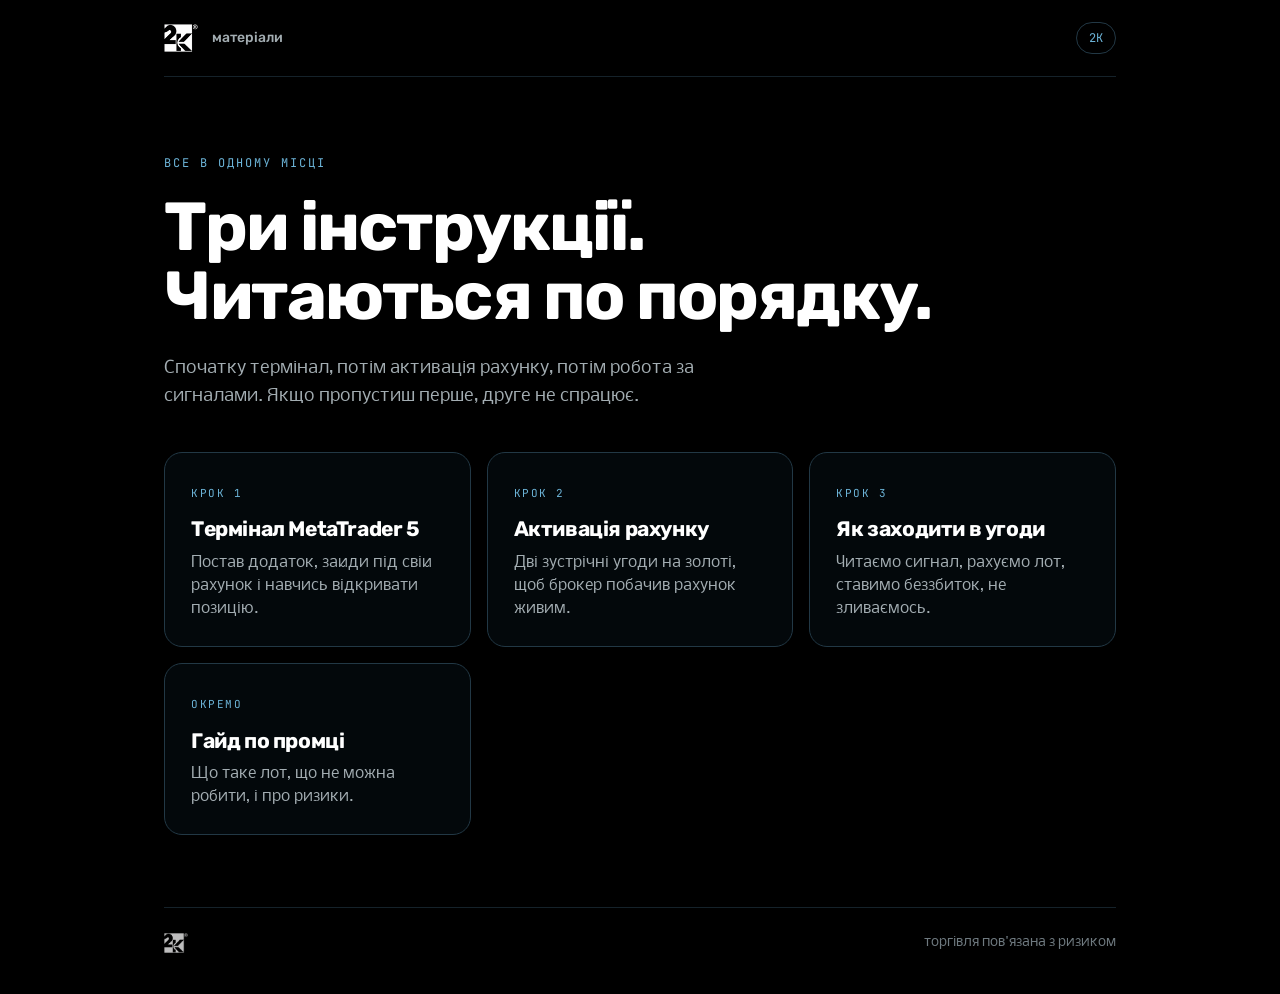
==== index.html @ 18ba603b "Гайд по промці: лот, що не можна робити, ризики Нова сторінка promo/ і картка «окремо» на головній. " ====
<!DOCTYPE html>
<html lang="uk">
<head>
<meta charset="utf-8">
<meta name="viewport" content="width=device-width, initial-scale=1, viewport-fit=cover">
<title>2K. Матеріали</title>
<link rel="preconnect" href="https://fonts.googleapis.com">
<link rel="preconnect" href="https://fonts.gstatic.com" crossorigin>
<link href="https://fonts.googleapis.com/css2?family=Rubik:wght@400;500;700&family=Nobile:wght@400;700&family=JetBrains+Mono:wght@400;500&display=swap" rel="stylesheet">
<style>
:root{
  --bg:#000;--ink:#fff;--soft:#a3adb2;--mute:#6f7a80;
  --acc:#6CB4D8;--blik:#A8D8F0;--deep:#0C2A38;--line:#15222a;--line2:#223845;
  --ok:#5DCAA5;--warn:#EF9F27;--bad:#E24B4A;
}
*,*::before,*::after{box-sizing:border-box;margin:0;padding:0}
html{background:#000}
body{background:var(--bg);color:var(--ink);font-family:'Nobile',system-ui,-apple-system,sans-serif;line-height:1.7;-webkit-font-smoothing:antialiased;overflow-x:hidden}
img,video{max-width:100%;display:block}
.wrap{max-width:1000px;margin:0 auto;padding:0 24px}

.top{display:flex;align-items:center;justify-content:space-between;padding:22px 0;border-bottom:1px solid var(--line)}
.top .l{display:flex;align-items:center;gap:14px}
.top img{height:28px;width:auto}
.top .nm{font-family:'Rubik';font-weight:500;font-size:14px;color:var(--soft)}
.top .tm{font-family:'JetBrains Mono',monospace;font-size:12px;color:var(--acc);border:1px solid var(--line2);border-radius:999px;padding:5px 12px}

.hero{padding:76px 0 56px;border-bottom:1px solid var(--line)}
.eyebrow{font-family:'JetBrains Mono',monospace;font-size:12px;letter-spacing:2px;color:var(--acc);text-transform:uppercase}
h1{font-family:'Rubik';font-weight:700;font-size:clamp(38px,6.4vw,68px);line-height:1.02;letter-spacing:-1.8px;margin-top:18px}
.hero p{color:var(--soft);font-size:17px;max-width:620px;margin-top:24px}
.hero p b{color:var(--ink);font-weight:700}

/* картка сигналу */
.sig{margin-top:40px;border:1px solid var(--line2);border-radius:18px;overflow:hidden;background:#03080b}
.sig .hd{display:flex;align-items:center;justify-content:space-between;padding:16px 22px;border-bottom:1px solid var(--line)}
.sig .hd span{font-family:'JetBrains Mono',monospace;font-size:12px;color:var(--mute);letter-spacing:1px}
.sig .hd b{font-family:'Rubik';font-weight:700;font-size:16px;color:var(--ok)}
.sig .rows{display:grid;grid-template-columns:repeat(3,1fr)}
.sig .cell{padding:20px 22px;border-right:1px solid var(--line)}
.sig .cell:last-child{border-right:0}
.sig .k{font-family:'JetBrains Mono',monospace;font-size:11px;letter-spacing:1.5px;color:var(--mute);text-transform:uppercase}
.sig .v{font-family:'Rubik';font-weight:500;font-size:19px;margin-top:6px}
.sig .v.tp{color:var(--blik);font-size:16px;line-height:1.5}
.sig .v.sl{color:var(--bad)}

section{padding:64px 0;border-bottom:1px solid var(--line)}
.sec-head{display:flex;gap:20px;align-items:baseline}
.num{font-family:'JetBrains Mono',monospace;font-size:13px;color:var(--acc);padding-top:6px;flex:none}
h2{font-family:'Rubik';font-weight:700;font-size:clamp(25px,3.4vw,36px);letter-spacing:-.6px;line-height:1.15}
.lead{color:var(--soft);font-size:16px;margin-top:14px;max-width:660px}
.lead b{color:var(--ink);font-weight:700}

/* список параметрів */
.params{margin-top:28px;border-top:1px solid var(--line)}
.prow{display:grid;grid-template-columns:200px 1fr;gap:20px;padding:16px 0;border-bottom:1px solid var(--line)}
.prow .p1{font-family:'JetBrains Mono',monospace;font-size:14px;color:var(--blik)}
.prow .p2{color:var(--soft);font-size:15.5px}

/* кроки */
.steps{margin-top:30px;display:grid;gap:2px;border:1px solid var(--line);border-radius:16px;overflow:hidden}
.step{display:grid;grid-template-columns:56px 1fr;gap:18px;padding:22px;background:#03080b}
.step .i{font-family:'JetBrains Mono',monospace;font-size:14px;color:var(--acc)}
.step h3{font-family:'Rubik';font-weight:500;font-size:16.5px;line-height:1.4}
.step p{color:var(--soft);font-size:15px;margin-top:4px}
.step p b{color:var(--blik);font-weight:700}

/* слот під медіа */
.sh{margin:0;background:#03080b;border:1px solid var(--line2);border-radius:18px;overflow:hidden}
.sh img{width:100%;display:block}
.sh .cap{padding:14px 16px;border-top:1px solid var(--line);display:flex;gap:10px;align-items:baseline}
.sh .cap i{font-family:'JetBrains Mono',monospace;font-style:normal;font-size:11px;letter-spacing:1.5px;color:var(--acc);flex:none}
.sh .cap span{font-size:13.5px;color:var(--soft);line-height:1.45}
.shots{display:grid;grid-template-columns:repeat(auto-fit,minmax(200px,1fr));gap:16px;margin-top:26px;align-items:start}
.shots.one{grid-template-columns:1fr;max-width:330px;margin-left:auto;margin-right:auto}

.sh video{width:100%;display:block;background:#000}

/* таблиця лотів */
.tbl{margin-top:28px;border:1px solid var(--line2);border-radius:16px;overflow-x:auto;background:#03080b}
table{width:100%;border-collapse:collapse;min-width:380px}
th{font-family:'JetBrains Mono',monospace;font-weight:400;font-size:11px;letter-spacing:1.5px;color:var(--acc);text-align:left;padding:14px 20px;border-bottom:1px solid var(--line);text-transform:uppercase}
td{padding:15px 20px;border-bottom:1px solid #0d1519;font-family:'Rubik';font-weight:500;font-size:15px}
tr:last-child td{border-bottom:0}
td.n{color:var(--blik)}

/* ризик */
.risk{display:grid;grid-template-columns:repeat(auto-fit,minmax(200px,1fr));gap:14px;margin-top:28px}
.rc{border:1px solid var(--line);border-radius:14px;padding:20px;background:#03080b;border-left-width:2px;border-radius:0 14px 14px 0}
.rc b{display:block;font-family:'Rubik';font-weight:700;font-size:22px}
.rc span{display:block;color:var(--soft);font-size:14px;margin-top:5px}
.rc.a{border-left-color:var(--ok)} .rc.a b{color:var(--ok)}
.rc.b{border-left-color:var(--acc)} .rc.b b{color:var(--acc)}
.rc.c{border-left-color:var(--warn)} .rc.c b{color:var(--warn)}
.rc.d{border-left-color:var(--bad)} .rc.d b{color:var(--bad)}

.note{border-left:2px solid var(--acc);padding:6px 0 6px 22px;margin-top:26px}
.note p{color:var(--soft);font-size:15.5px}
.note p+p{margin-top:10px}
.note b{color:var(--ink)}

.quote{font-family:'Rubik';font-weight:500;font-size:clamp(19px,2.6vw,26px);line-height:1.35;letter-spacing:-.3px;margin-top:26px;max-width:720px}

a.btn{display:inline-flex;align-items:center;gap:10px;margin-top:22px;border:1px solid var(--line2);border-radius:999px;padding:12px 22px;color:var(--blik);text-decoration:none;font-family:'JetBrains Mono',monospace;font-size:13px;letter-spacing:.5px}
a.btn:hover{border-color:var(--acc)}

.end{padding:72px 0 36px}
.end h2{max-width:640px}
.end p{color:var(--soft);font-size:16px;margin-top:16px;max-width:560px}
footer{border-top:1px solid var(--line);padding:24px 0 40px;display:flex;justify-content:space-between;align-items:center;gap:16px;flex-wrap:wrap}
footer img{height:20px;opacity:.75}
footer span{font-size:12.5px;color:var(--mute)}
a:focus-visible,.btn:focus-visible{outline:2px solid var(--acc);outline-offset:3px}

@media (max-width:720px){
  .wrap{padding:0 18px}
  .sig .rows{grid-template-columns:1fr}
  .sig .cell{border-right:0;border-bottom:1px solid var(--line)}
  .sig .cell:last-child{border-bottom:0}
  .prow{grid-template-columns:1fr;gap:4px}
  .sec-head{gap:14px}
}

.cards{display:grid;grid-template-columns:repeat(auto-fit,minmax(260px,1fr));gap:16px;margin-top:40px}
.card{display:block;border:1px solid var(--line2);border-radius:18px;padding:26px;background:#03080b;text-decoration:none;color:inherit}
.card:hover{border-color:var(--acc)}
.card i{font-family:'JetBrains Mono',monospace;font-style:normal;font-size:11px;letter-spacing:1.5px;color:var(--acc);text-transform:uppercase}
.card b{display:block;font-family:'Rubik';font-weight:700;font-size:21px;margin-top:10px;letter-spacing:-.4px;line-height:1.2}
.card span{display:block;color:var(--soft);font-size:15px;margin-top:9px;line-height:1.55}
.cards-x{grid-template-columns:repeat(auto-fill,minmax(260px,1fr));margin-top:16px}
</style>
</head>
<body>
<div class="wrap">
  <header class="top">
    <div class="l"><img src="[data-uri]" alt="2K"><span class="nm">матеріали</span></div>
    <span class="tm">2K</span>
  </header>
  <div class="hero" style="border-bottom:0;padding-bottom:0">
    <div class="eyebrow">все в одному місці</div>
    <h1>Три інструкції.<br>Читаються по порядку.</h1>
    <p>Спочатку термінал, потім активація рахунку, потім робота за сигналами. Якщо пропустиш перше, друге не спрацює.</p>
    <div class="cards">
      <a class="card" href="terminal/"><i>крок 1</i><b>Термінал MetaTrader 5</b><span>Постав додаток, зайди під свій рахунок і навчись відкривати позицію.</span></a>
      <a class="card" href="activation/"><i>крок 2</i><b>Активація рахунку</b><span>Дві зустрічні угоди на золоті, щоб брокер побачив рахунок живим.</span></a>
      <a class="card" href="guide/"><i>крок 3</i><b>Як заходити в угоди</b><span>Читаємо сигнал, рахуємо лот, ставимо беззбиток, не зливаємось.</span></a>
    </div>
    <div class="cards cards-x">
      <a class="card" href="promo/"><i>окремо</i><b>Гайд по промці</b><span>Що таке лот, що не можна робити, і про ризики.</span></a>
    </div>
  </div>
  <footer style="margin-top:72px">
    <img src="[data-uri]" alt="2K">
    <span>торгівля пов'язана з ризиком</span>
  </footer>
</div>
</body>
</html>
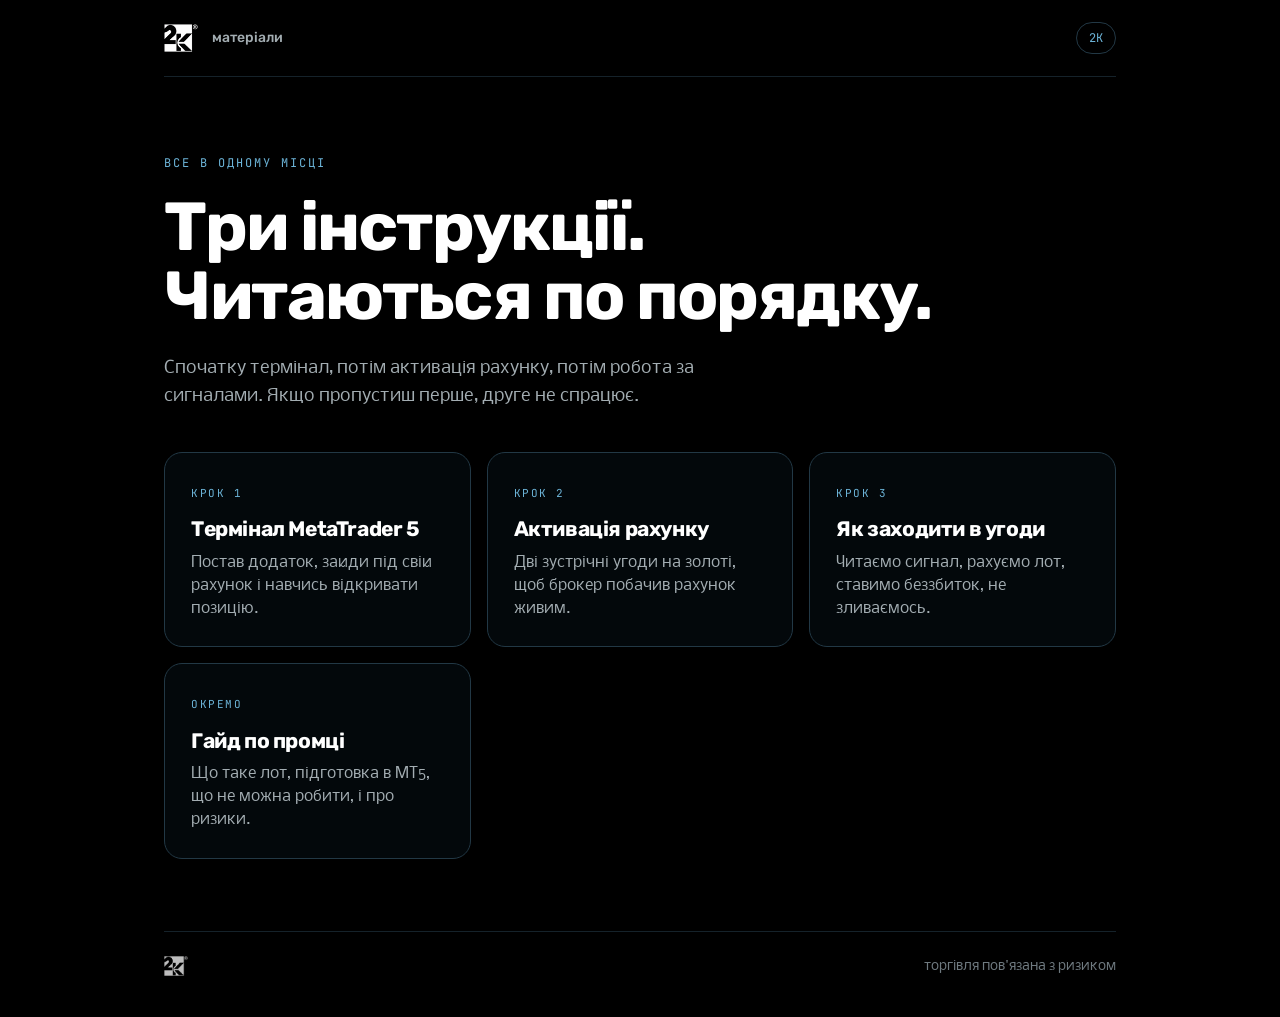
==== commit 82868791: "Гайд по промці: розділ «Підготовка в MetaTrader 5» зі скрінами Три скріни MT5 по кроках (вкладка «Ча" ====
--- a/index.html
+++ b/index.html
@@ -146,7 +146,7 @@
       <a class="card" href="guide/"><i>крок 3</i><b>Як заходити в угоди</b><span>Читаємо сигнал, рахуємо лот, ставимо беззбиток, не зливаємось.</span></a>
     </div>
     <div class="cards cards-x">
-      <a class="card" href="promo/"><i>окремо</i><b>Гайд по промці</b><span>Що таке лот, що не можна робити, і про ризики.</span></a>
+      <a class="card" href="promo/"><i>окремо</i><b>Гайд по промці</b><span>Що таке лот, підготовка в MT5, що не можна робити, і про ризики.</span></a>
     </div>
   </div>
   <footer style="margin-top:72px">
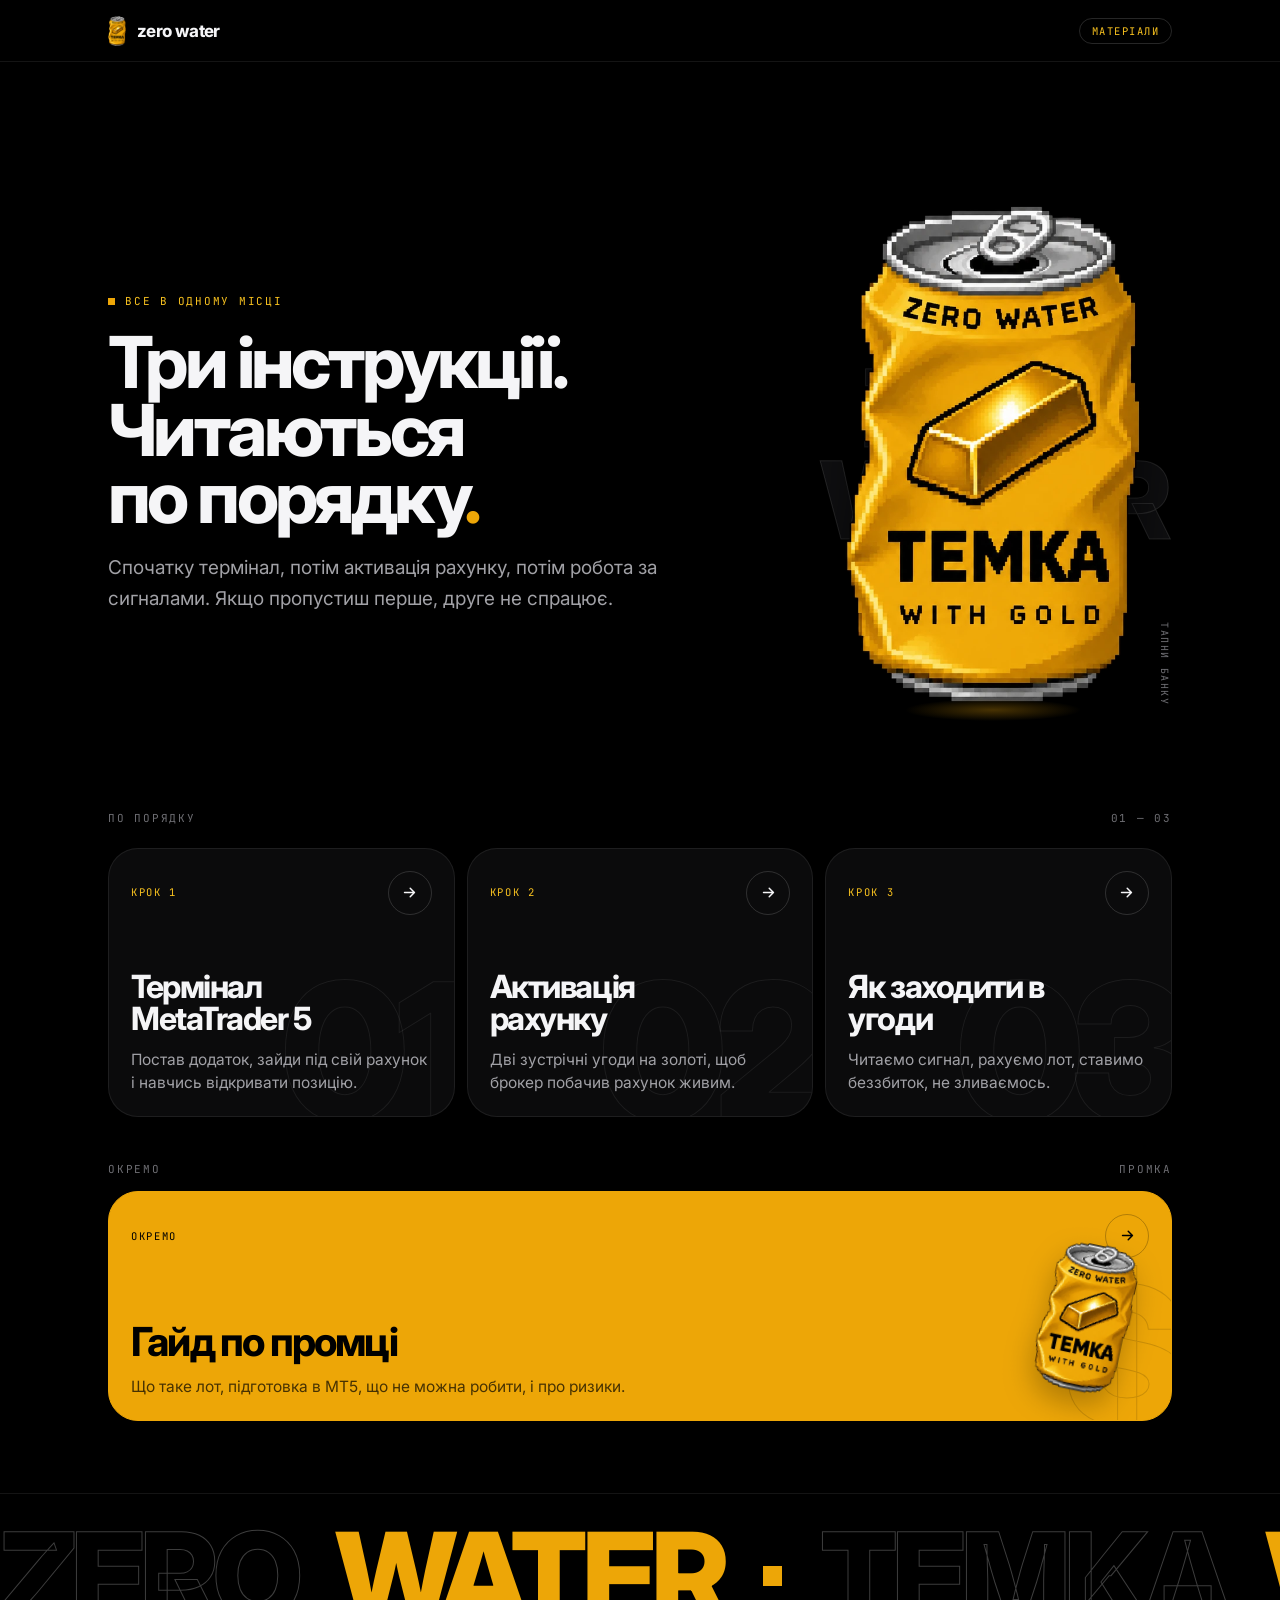
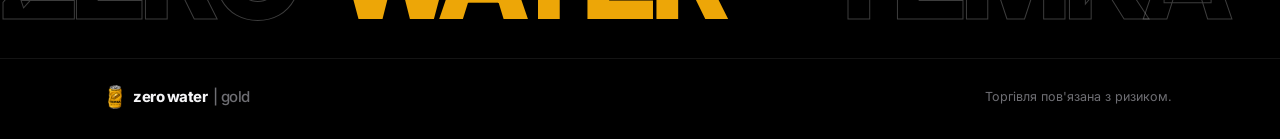
==== commit bd085f82: "Zero Water: новий дизайн усіх сторінок - єдиний стиль і анімації в assets/zw.css та assets/zw.js - б" ====
--- a/index.html
+++ b/index.html
@@ -3,156 +3,64 @@
 <head>
 <meta charset="utf-8">
 <meta name="viewport" content="width=device-width, initial-scale=1, viewport-fit=cover">
-<title>2K. Матеріали</title>
+<meta name="theme-color" content="#000000">
+<meta name="color-scheme" content="dark">
+<title>Матеріали · Zero Water</title>
+<meta name="description" content="Три інструкції по порядку: термінал MT5, активація рахунку, як заходити в угоди. І окремо гайд по промці.">
+<meta property="og:type" content="website">
+<meta property="og:site_name" content="Zero Water">
+<meta property="og:title" content="Матеріали">
+<meta property="og:description" content="Три інструкції по порядку: термінал MT5, активація рахунку, як заходити в угоди. І окремо гайд по промці.">
+<meta property="og:image" content="https://valentaizer-fx.github.io/zero-water/og/home.jpg">
+<meta property="og:image:width" content="1200">
+<meta property="og:image:height" content="630">
+<meta name="twitter:card" content="summary_large_image">
+<link rel="icon" type="image/png" href="favicon.png">
+<link rel="apple-touch-icon" href="apple-touch-icon.png">
 <link rel="preconnect" href="https://fonts.googleapis.com">
 <link rel="preconnect" href="https://fonts.gstatic.com" crossorigin>
-<link href="https://fonts.googleapis.com/css2?family=Rubik:wght@400;500;700&family=Nobile:wght@400;700&family=JetBrains+Mono:wght@400;500&display=swap" rel="stylesheet">
-<style>
-:root{
-  --bg:#000;--ink:#fff;--soft:#a3adb2;--mute:#6f7a80;
-  --acc:#6CB4D8;--blik:#A8D8F0;--deep:#0C2A38;--line:#15222a;--line2:#223845;
-  --ok:#5DCAA5;--warn:#EF9F27;--bad:#E24B4A;
-}
-*,*::before,*::after{box-sizing:border-box;margin:0;padding:0}
-html{background:#000}
-body{background:var(--bg);color:var(--ink);font-family:'Nobile',system-ui,-apple-system,sans-serif;line-height:1.7;-webkit-font-smoothing:antialiased;overflow-x:hidden}
-img,video{max-width:100%;display:block}
-.wrap{max-width:1000px;margin:0 auto;padding:0 24px}
-
-.top{display:flex;align-items:center;justify-content:space-between;padding:22px 0;border-bottom:1px solid var(--line)}
-.top .l{display:flex;align-items:center;gap:14px}
-.top img{height:28px;width:auto}
-.top .nm{font-family:'Rubik';font-weight:500;font-size:14px;color:var(--soft)}
-.top .tm{font-family:'JetBrains Mono',monospace;font-size:12px;color:var(--acc);border:1px solid var(--line2);border-radius:999px;padding:5px 12px}
-
-.hero{padding:76px 0 56px;border-bottom:1px solid var(--line)}
-.eyebrow{font-family:'JetBrains Mono',monospace;font-size:12px;letter-spacing:2px;color:var(--acc);text-transform:uppercase}
-h1{font-family:'Rubik';font-weight:700;font-size:clamp(38px,6.4vw,68px);line-height:1.02;letter-spacing:-1.8px;margin-top:18px}
-.hero p{color:var(--soft);font-size:17px;max-width:620px;margin-top:24px}
-.hero p b{color:var(--ink);font-weight:700}
-
-/* картка сигналу */
-.sig{margin-top:40px;border:1px solid var(--line2);border-radius:18px;overflow:hidden;background:#03080b}
-.sig .hd{display:flex;align-items:center;justify-content:space-between;padding:16px 22px;border-bottom:1px solid var(--line)}
-.sig .hd span{font-family:'JetBrains Mono',monospace;font-size:12px;color:var(--mute);letter-spacing:1px}
-.sig .hd b{font-family:'Rubik';font-weight:700;font-size:16px;color:var(--ok)}
-.sig .rows{display:grid;grid-template-columns:repeat(3,1fr)}
-.sig .cell{padding:20px 22px;border-right:1px solid var(--line)}
-.sig .cell:last-child{border-right:0}
-.sig .k{font-family:'JetBrains Mono',monospace;font-size:11px;letter-spacing:1.5px;color:var(--mute);text-transform:uppercase}
-.sig .v{font-family:'Rubik';font-weight:500;font-size:19px;margin-top:6px}
-.sig .v.tp{color:var(--blik);font-size:16px;line-height:1.5}
-.sig .v.sl{color:var(--bad)}
-
-section{padding:64px 0;border-bottom:1px solid var(--line)}
-.sec-head{display:flex;gap:20px;align-items:baseline}
-.num{font-family:'JetBrains Mono',monospace;font-size:13px;color:var(--acc);padding-top:6px;flex:none}
-h2{font-family:'Rubik';font-weight:700;font-size:clamp(25px,3.4vw,36px);letter-spacing:-.6px;line-height:1.15}
-.lead{color:var(--soft);font-size:16px;margin-top:14px;max-width:660px}
-.lead b{color:var(--ink);font-weight:700}
-
-/* список параметрів */
-.params{margin-top:28px;border-top:1px solid var(--line)}
-.prow{display:grid;grid-template-columns:200px 1fr;gap:20px;padding:16px 0;border-bottom:1px solid var(--line)}
-.prow .p1{font-family:'JetBrains Mono',monospace;font-size:14px;color:var(--blik)}
-.prow .p2{color:var(--soft);font-size:15.5px}
-
-/* кроки */
-.steps{margin-top:30px;display:grid;gap:2px;border:1px solid var(--line);border-radius:16px;overflow:hidden}
-.step{display:grid;grid-template-columns:56px 1fr;gap:18px;padding:22px;background:#03080b}
-.step .i{font-family:'JetBrains Mono',monospace;font-size:14px;color:var(--acc)}
-.step h3{font-family:'Rubik';font-weight:500;font-size:16.5px;line-height:1.4}
-.step p{color:var(--soft);font-size:15px;margin-top:4px}
-.step p b{color:var(--blik);font-weight:700}
-
-/* слот під медіа */
-.sh{margin:0;background:#03080b;border:1px solid var(--line2);border-radius:18px;overflow:hidden}
-.sh img{width:100%;display:block}
-.sh .cap{padding:14px 16px;border-top:1px solid var(--line);display:flex;gap:10px;align-items:baseline}
-.sh .cap i{font-family:'JetBrains Mono',monospace;font-style:normal;font-size:11px;letter-spacing:1.5px;color:var(--acc);flex:none}
-.sh .cap span{font-size:13.5px;color:var(--soft);line-height:1.45}
-.shots{display:grid;grid-template-columns:repeat(auto-fit,minmax(200px,1fr));gap:16px;margin-top:26px;align-items:start}
-.shots.one{grid-template-columns:1fr;max-width:330px;margin-left:auto;margin-right:auto}
-
-.sh video{width:100%;display:block;background:#000}
-
-/* таблиця лотів */
-.tbl{margin-top:28px;border:1px solid var(--line2);border-radius:16px;overflow-x:auto;background:#03080b}
-table{width:100%;border-collapse:collapse;min-width:380px}
-th{font-family:'JetBrains Mono',monospace;font-weight:400;font-size:11px;letter-spacing:1.5px;color:var(--acc);text-align:left;padding:14px 20px;border-bottom:1px solid var(--line);text-transform:uppercase}
-td{padding:15px 20px;border-bottom:1px solid #0d1519;font-family:'Rubik';font-weight:500;font-size:15px}
-tr:last-child td{border-bottom:0}
-td.n{color:var(--blik)}
-
-/* ризик */
-.risk{display:grid;grid-template-columns:repeat(auto-fit,minmax(200px,1fr));gap:14px;margin-top:28px}
-.rc{border:1px solid var(--line);border-radius:14px;padding:20px;background:#03080b;border-left-width:2px;border-radius:0 14px 14px 0}
-.rc b{display:block;font-family:'Rubik';font-weight:700;font-size:22px}
-.rc span{display:block;color:var(--soft);font-size:14px;margin-top:5px}
-.rc.a{border-left-color:var(--ok)} .rc.a b{color:var(--ok)}
-.rc.b{border-left-color:var(--acc)} .rc.b b{color:var(--acc)}
-.rc.c{border-left-color:var(--warn)} .rc.c b{color:var(--warn)}
-.rc.d{border-left-color:var(--bad)} .rc.d b{color:var(--bad)}
-
-.note{border-left:2px solid var(--acc);padding:6px 0 6px 22px;margin-top:26px}
-.note p{color:var(--soft);font-size:15.5px}
-.note p+p{margin-top:10px}
-.note b{color:var(--ink)}
-
-.quote{font-family:'Rubik';font-weight:500;font-size:clamp(19px,2.6vw,26px);line-height:1.35;letter-spacing:-.3px;margin-top:26px;max-width:720px}
-
-a.btn{display:inline-flex;align-items:center;gap:10px;margin-top:22px;border:1px solid var(--line2);border-radius:999px;padding:12px 22px;color:var(--blik);text-decoration:none;font-family:'JetBrains Mono',monospace;font-size:13px;letter-spacing:.5px}
-a.btn:hover{border-color:var(--acc)}
-
-.end{padding:72px 0 36px}
-.end h2{max-width:640px}
-.end p{color:var(--soft);font-size:16px;margin-top:16px;max-width:560px}
-footer{border-top:1px solid var(--line);padding:24px 0 40px;display:flex;justify-content:space-between;align-items:center;gap:16px;flex-wrap:wrap}
-footer img{height:20px;opacity:.75}
-footer span{font-size:12.5px;color:var(--mute)}
-a:focus-visible,.btn:focus-visible{outline:2px solid var(--acc);outline-offset:3px}
-
-@media (max-width:720px){
-  .wrap{padding:0 18px}
-  .sig .rows{grid-template-columns:1fr}
-  .sig .cell{border-right:0;border-bottom:1px solid var(--line)}
-  .sig .cell:last-child{border-bottom:0}
-  .prow{grid-template-columns:1fr;gap:4px}
-  .sec-head{gap:14px}
-}
-
-.cards{display:grid;grid-template-columns:repeat(auto-fit,minmax(260px,1fr));gap:16px;margin-top:40px}
-.card{display:block;border:1px solid var(--line2);border-radius:18px;padding:26px;background:#03080b;text-decoration:none;color:inherit}
-.card:hover{border-color:var(--acc)}
-.card i{font-family:'JetBrains Mono',monospace;font-style:normal;font-size:11px;letter-spacing:1.5px;color:var(--acc);text-transform:uppercase}
-.card b{display:block;font-family:'Rubik';font-weight:700;font-size:21px;margin-top:10px;letter-spacing:-.4px;line-height:1.2}
-.card span{display:block;color:var(--soft);font-size:15px;margin-top:9px;line-height:1.55}
-.cards-x{grid-template-columns:repeat(auto-fill,minmax(260px,1fr));margin-top:16px}
-</style>
+<link rel="stylesheet" href="https://fonts.googleapis.com/css2?family=Inter:opsz,wght@14..32,400..800&family=JetBrains+Mono:wght@400..600&display=swap">
+<link rel="stylesheet" href="assets/zw.css?v=3">
+<script>document.documentElement.classList.add('js')</script>
+<script src="assets/zw.js?v=3" defer></script>
 </head>
 <body>
-<div class="wrap">
-  <header class="top">
-    <div class="l"><img src="[data-uri]" alt="2K"><span class="nm">матеріали</span></div>
-    <span class="tm">2K</span>
-  </header>
-  <div class="hero" style="border-bottom:0;padding-bottom:0">
+<div class="prog" aria-hidden="true"><i></i></div>
+<header class="nav"><div class="wrap">
+  <a class="brand" href="./" aria-label="Zero Water, усі матеріали"><img src="assets/can-icon.png" alt="" width="18" height="30"><b>zero water</b></a>
+  <span class="chip">матеріали</span>
+</div></header>
+<main class="home">
+<section class="hero"><div class="wrap home-grid">
+  <div>
     <div class="eyebrow">все в одному місці</div>
-    <h1>Три інструкції.<br>Читаються по порядку.</h1>
-    <p>Спочатку термінал, потім активація рахунку, потім робота за сигналами. Якщо пропустиш перше, друге не спрацює.</p>
-    <div class="cards">
-      <a class="card" href="terminal/"><i>крок 1</i><b>Термінал MetaTrader 5</b><span>Постав додаток, зайди під свій рахунок і навчись відкривати позицію.</span></a>
-      <a class="card" href="activation/"><i>крок 2</i><b>Активація рахунку</b><span>Дві зустрічні угоди на золоті, щоб брокер побачив рахунок живим.</span></a>
-      <a class="card" href="guide/"><i>крок 3</i><b>Як заходити в угоди</b><span>Читаємо сигнал, рахуємо лот, ставимо беззбиток, не зливаємось.</span></a>
-    </div>
-    <div class="cards cards-x">
-      <a class="card" href="promo/"><i>окремо</i><b>Гайд по промці</b><span>Що таке лот, підготовка в MT5, що не можна робити, і про ризики.</span></a>
-    </div>
+    <h1><span class="ln"><span>Три інструкції.</span></span><span class="ln"><span>Читаються</span></span><span class="ln"><span>по порядку<span class="y">.</span></span></span></h1>
+    <p class="lead">Спочатку термінал, потім активація рахунку, потім робота за сигналами. Якщо пропустиш перше, друге не спрацює.</p>
   </div>
-  <footer style="margin-top:72px">
-    <img src="[data-uri]" alt="2K">
-    <span>торгівля пов'язана з ризиком</span>
-  </footer>
-</div>
+  <div class="stage fx">
+    <div class="giant" aria-hidden="true"><span>ZERO</span><span>WATER</span></div>
+    <div class="can-wrap"><img class="can" src="assets/can.webp" width="515" height="858" alt="Банка zero water, TEMKA with gold" fetchpriority="high"><div class="can-sh"></div></div>
+    <span class="tap" aria-hidden="true">тапни банку</span>
+  </div>
+</div></section>
+
+<section><div class="wrap" style="padding-bottom:72px">
+  <div class="sec-mini rv"><span>по порядку</span><span>01 — 03</span></div>
+  <div class="cards">
+    <a class="card rv" style="--d:0" href="terminal/"><div class="top"><i>крок 1</i><span class="ar"><svg viewBox="0 0 24 24" aria-hidden="true"><path d="M5 12h14M13 6l6 6-6 6"/></svg></span></div><em class="bg" aria-hidden="true">01</em><b>Термінал MetaTrader 5</b><span class="d">Постав додаток, зайди під свій рахунок і навчись відкривати позицію.</span></a>
+    <a class="card rv" style="--d:1" href="activation/"><div class="top"><i>крок 2</i><span class="ar"><svg viewBox="0 0 24 24" aria-hidden="true"><path d="M5 12h14M13 6l6 6-6 6"/></svg></span></div><em class="bg" aria-hidden="true">02</em><b>Активація рахунку</b><span class="d">Дві зустрічні угоди на золоті, щоб брокер побачив рахунок живим.</span></a>
+    <a class="card rv" style="--d:2" href="guide/"><div class="top"><i>крок 3</i><span class="ar"><svg viewBox="0 0 24 24" aria-hidden="true"><path d="M5 12h14M13 6l6 6-6 6"/></svg></span></div><em class="bg" aria-hidden="true">03</em><b>Як заходити в угоди</b><span class="d">Читаємо сигнал, рахуємо лот, ставимо беззбиток, не зливаємось.</span></a>
+  </div>
+  <div class="sec-mini rv"><span>окремо</span><span>промка</span></div>
+  <div class="solo">
+    <a class="card hot rv" href="promo/"><div class="top"><i>окремо</i><span class="ar"><svg viewBox="0 0 24 24" aria-hidden="true"><path d="M5 12h14M13 6l6 6-6 6"/></svg></span></div><em class="bg" aria-hidden="true">$</em><img class="mini" src="assets/can.webp" width="72" height="120" alt="" loading="lazy"><b>Гайд по промці</b><span class="d">Що таке лот, підготовка в MT5, що не можна робити, і про ризики.</span></a>
+  </div>
+</div></section>
+</main>
+<div class="mq" aria-hidden="true"><div class="t"><div class="g"><span>ZERO</span><span class="f">WATER</span><em></em><span>TEMKA</span><span class="f">WITH GOLD</span><em></em></div><div class="g"><span>ZERO</span><span class="f">WATER</span><em></em><span>TEMKA</span><span class="f">WITH GOLD</span><em></em></div></div></div>
+<footer class="foot"><div class="wrap">
+  <a class="brand" href="./"><img src="assets/can-icon.png" alt="" width="15" height="24"><b>zero water<i>| gold</i></b></a>
+  <small>Торгівля пов'язана з ризиком.</small>
+</div></footer>
 </body>
 </html>
--- a/assets/zw.css
+++ b/assets/zw.css
@@ -0,0 +1,434 @@
+/* zero water · спільний стиль усіх сторінок */
+:root{
+  --bg:#000;--s1:#0b0b0c;--s2:#121214;--s3:#1b1b1e;
+  --line:rgba(255,255,255,.08);--line2:rgba(255,255,255,.15);
+  --ink:#f5f5f7;--soft:#a1a1a6;--mute:#6e6e73;
+  --y:#eda607;--y2:#f9c21f;--y3:#fcd440;--yd:rgba(237,166,7,.10);--yl:rgba(237,166,7,.32);
+  --red:#ff453a;--green:#30d158;--orange:#ff9f0a;
+  --r:22px;--r2:30px;--pad:20px;--max:1160px;
+  --f:"Inter",-apple-system,BlinkMacSystemFont,"SF Pro Text","Segoe UI",Roboto,Arial,sans-serif;
+  --m:"JetBrains Mono",ui-monospace,SFMono-Regular,Menlo,Consolas,monospace;
+  --ease:cubic-bezier(.16,1,.3,1);
+  color-scheme:dark;
+}
+@media (min-width:768px){:root{--pad:32px}}
+@media (min-width:1200px){:root{--pad:48px}}
+
+*,*::before,*::after{box-sizing:border-box;margin:0;padding:0}
+html{background:#000;-webkit-text-size-adjust:100%;text-size-adjust:100%;scroll-padding-top:80px}
+body{background:var(--bg);color:var(--ink);font-family:var(--f);font-size:16.5px;line-height:1.6;font-optical-sizing:auto;-webkit-font-smoothing:antialiased;-moz-osx-font-smoothing:grayscale;overflow-x:hidden;-webkit-tap-highlight-color:transparent}
+img,video,svg{display:block;max-width:100%}
+a{color:inherit}
+b,strong{font-weight:650}
+::selection{background:var(--y);color:#000}
+:focus-visible{outline:2px solid var(--y2);outline-offset:3px;border-radius:6px}
+.wrap{width:100%;max-width:var(--max);margin:0 auto;padding:0 var(--pad)}
+.y{color:var(--y)}
+.mono{font-family:var(--m)}
+
+/* прогрес прокрутки */
+.prog{position:fixed;left:0;right:0;top:0;height:2px;z-index:80;pointer-events:none}
+.prog i{display:block;height:100%;background:var(--y);transform-origin:0 50%;transform:scaleX(0)}
+
+/* шапка */
+.nav{position:sticky;top:0;z-index:60;padding-top:env(safe-area-inset-top,0px)}
+.nav::before{content:"";position:absolute;inset:0;background:rgba(0,0,0,.72);-webkit-backdrop-filter:saturate(1.6) blur(18px);backdrop-filter:saturate(1.6) blur(18px);border-bottom:1px solid var(--line)}
+.nav .wrap{position:relative;display:flex;align-items:center;justify-content:space-between;gap:12px;height:62px}
+.brand{display:inline-flex;align-items:center;gap:11px;text-decoration:none;min-width:0}
+.brand img{height:30px;width:auto;flex:none;transition:transform .6s var(--ease)}
+.brand:hover img{transform:rotate(-8deg) translateY(-2px)}
+.brand b{font-size:17px;font-weight:750;letter-spacing:-.035em;line-height:1;white-space:nowrap}
+.brand b i{font-style:normal;color:var(--mute);font-weight:500;margin-left:6px}
+.chip{font-family:var(--m);font-size:10.5px;letter-spacing:.14em;text-transform:uppercase;color:var(--y2);border:1px solid var(--line2);border-radius:999px;padding:7px 12px;white-space:nowrap;line-height:1}
+
+/* перший екран */
+.hero{position:relative;padding:52px 0 36px}
+.eyebrow{display:flex;align-items:center;gap:10px;font-family:var(--m);font-size:11px;letter-spacing:.16em;text-transform:uppercase;color:var(--y2);line-height:1.4}
+.eyebrow::before{content:"";flex:none;width:7px;height:7px;background:var(--y)}
+h1{font-weight:760;font-size:clamp(44px,12.4vw,112px);line-height:.94;letter-spacing:-.05em;margin-top:20px}
+.ln{display:block;overflow:hidden;padding:0 .04em .1em 0;margin-bottom:-.1em}
+.ln>span{display:block}
+.lead{color:var(--soft);font-size:17px;line-height:1.6;max-width:620px;margin-top:22px}
+.lead b,.lead strong{color:var(--ink)}
+.lead+.lead{margin-top:12px}
+@media (min-width:768px){.hero{padding:92px 0 64px}.lead{font-size:19px}}
+
+/* секції */
+.sec{position:relative;padding:56px 0;border-top:1px solid var(--line)}
+.num{display:flex;align-items:center;gap:12px;font-family:var(--m);font-size:11.5px;letter-spacing:.16em;text-transform:uppercase;color:var(--y2)}
+.num::after{content:"";height:1px;width:40px;background:var(--line2)}
+.kick{display:block;font-family:var(--m);font-size:11.5px;letter-spacing:.14em;text-transform:uppercase;color:var(--mute);margin-top:18px}
+h2{font-weight:720;font-size:clamp(31px,7.6vw,60px);line-height:1;letter-spacing:-.045em;margin-top:16px}
+.kick+h2{margin-top:8px}
+h3{font-size:17.5px;font-weight:650;letter-spacing:-.02em;line-height:1.3}
+.sec-h>p{color:var(--soft);font-size:16.5px;max-width:560px;margin-top:16px}
+.sec-h>p b{color:var(--ink)}
+.sec-b{margin-top:30px}
+.sec-b>p{color:var(--soft);font-size:16.5px;max-width:680px;margin-top:16px}
+.sec-b>p:first-child{margin-top:0}
+.sec-b>p b,.sec-b>p strong{color:var(--ink)}
+.sec-b>h3{margin-top:34px}
+@media (min-width:1000px){
+  .sec{padding:104px 0}
+  .split{display:grid;grid-template-columns:minmax(0,5fr) minmax(0,7fr);gap:72px;align-items:start}
+  .split>.sec-h{position:sticky;top:110px}
+  .split>.sec-b{margin-top:0}
+}
+
+/* кроки */
+.steps{display:grid;gap:10px;list-style:none}
+.steps+.steps,.cards2+.steps{margin-top:10px}
+.step{display:grid;grid-template-columns:34px minmax(0,1fr);gap:16px;padding:18px 18px 19px;border:1px solid var(--line);border-radius:var(--r);background:var(--s1);transition:border-color .4s,background .4s}
+.step .i{width:34px;height:34px;border-radius:50%;border:1px solid var(--line2);display:grid;place-items:center;font-family:var(--m);font-size:12.5px;color:var(--y2);line-height:1}
+.step h3{padding-top:6px}
+.step p{color:var(--soft);font-size:15.5px;line-height:1.55;margin-top:4px}
+.step h3+p{margin-top:4px}
+.step>div>p:first-child{margin-top:6px;color:#d8d8dc}
+.step p b{color:var(--ink)}
+@media (hover:hover){.step:hover{border-color:var(--line2);background:var(--s2)}}
+
+/* примітки */
+.note{position:relative;margin-top:16px;padding:18px 20px 18px 44px;border-radius:var(--r);border:1px solid var(--line);background:var(--s1)}
+.note::before{content:"";position:absolute;left:20px;top:27px;width:8px;height:8px;background:var(--y)}
+.note p{color:#d2d2d7;font-size:15.5px;line-height:1.6}
+.note p+p{margin-top:10px}
+.note b,.note strong{color:#fff}
+.note.hot{background:var(--yd);border-color:var(--yl)}
+.note.hot p{color:#f3ead6}
+.note.big p{font-size:17px;font-weight:600;color:#fff;letter-spacing:-.01em}
+.quote,.sec-b>p.quote{font-size:clamp(25px,6vw,44px);font-weight:700;letter-spacing:-.04em;line-height:1.08;max-width:860px;margin-top:34px;color:var(--ink)}
+.quote .y{color:var(--y)}
+
+/* кнопки */
+.btn{display:inline-flex;align-items:center;justify-content:space-between;gap:16px;min-height:58px;padding:9px 9px 9px 26px;border-radius:999px;background:var(--y);color:#000;text-decoration:none;font-weight:680;font-size:16px;letter-spacing:-.01em;line-height:1.2;transition:transform .5s var(--ease),background .3s}
+.btn .ar{flex:none;width:40px;height:40px;border-radius:50%;background:#000;display:grid;place-items:center;transition:transform .55s var(--ease)}
+.btn .ar svg{width:16px;height:16px;fill:none;stroke:var(--y2);stroke-width:2.2;stroke-linecap:round;stroke-linejoin:round}
+.btn:active{transform:scale(.97)}
+.btn.ghost{background:transparent;color:var(--ink);border:1px solid var(--line2)}
+.btn.ghost .ar{background:var(--s3)}
+.btn.ghost .ar svg{stroke:var(--ink)}
+@media (hover:hover){.btn:hover{background:var(--y2)}.btn:hover .ar{transform:rotate(-45deg)}.btn.ghost:hover{background:var(--s2);border-color:var(--yl)}}
+.handle{display:block;margin-top:14px;font-family:var(--m);font-size:12.5px;letter-spacing:.04em;color:var(--mute)}
+.inl{color:var(--y2);text-decoration:underline;text-decoration-color:var(--yl);text-underline-offset:3px;text-decoration-thickness:1px}
+.inl:hover{text-decoration-color:var(--y2)}
+
+/* медіа: телефон із відео */
+.media{display:grid;justify-items:center;gap:16px}
+@media (min-width:1000px){.split .media{justify-items:start}}
+.phone{position:relative;width:100%;max-width:320px;padding:7px;border-radius:38px;background:linear-gradient(180deg,#1d1d20,#0a0a0b);border:1px solid var(--line2);box-shadow:0 40px 90px -40px rgba(237,166,7,.25),0 30px 60px -30px rgba(0,0,0,.9)}
+.phone video{width:100%;height:auto;border-radius:31px;background:#000}
+.play{position:absolute;inset:7px;border:0;border-radius:31px;background:linear-gradient(180deg,rgba(0,0,0,0) 40%,rgba(0,0,0,.55));display:grid;place-items:center;cursor:pointer;color:#000}
+.play i{position:relative;width:76px;height:76px;border-radius:50%;background:var(--y);display:grid;place-items:center;transition:transform .5s var(--ease)}
+.play i::before{content:"";position:absolute;inset:-10px;border-radius:50%;border:1px solid var(--y);opacity:.6;animation:ring 2.4s var(--ease) infinite}
+.play i::after{content:"";margin-left:6px;border-left:20px solid #000;border-top:12px solid transparent;border-bottom:12px solid transparent}
+.play:active i{transform:scale(.9)}
+.play em{position:absolute;left:0;right:0;bottom:22px;text-align:center;font-style:normal;font-family:var(--m);font-size:11px;letter-spacing:.16em;text-transform:uppercase;color:#fff}
+@keyframes ring{0%{transform:scale(.85);opacity:.7}100%{transform:scale(1.35);opacity:0}}
+.vcap{display:flex;gap:12px;align-items:baseline;max-width:320px;font-size:14px;line-height:1.45;color:var(--soft)}
+.vcap i,.shot figcaption i{flex:none;font-style:normal;font-family:var(--m);font-size:11px;letter-spacing:.1em;color:var(--y2)}
+
+/* скріни: карусель на телефоні, сітка на компі */
+.shots{display:grid;grid-auto-flow:column;grid-auto-columns:76%;gap:12px;overflow-x:auto;overscroll-behavior-x:contain;scroll-snap-type:x mandatory;margin:26px calc(var(--pad)*-1) 0;padding:0 var(--pad) 4px;scroll-padding:0 var(--pad);scrollbar-width:none}
+.shots::-webkit-scrollbar{display:none}
+.shot{margin:0;scroll-snap-align:start}
+.shot img{width:100%;height:auto;border-radius:20px;border:1px solid var(--line2);background:var(--s1)}
+.shot figcaption{display:flex;gap:10px;margin-top:12px;font-size:14px;line-height:1.45;color:var(--soft)}
+.shot figcaption i{padding-top:2px}
+.shots.one{grid-auto-flow:row;grid-auto-columns:auto;grid-template-columns:minmax(0,340px);justify-content:center;overflow:visible;margin:26px 0 0;padding:0}
+.swipe{display:flex;align-items:center;gap:8px;margin-top:12px;font-family:var(--m);font-size:10.5px;letter-spacing:.16em;text-transform:uppercase;color:var(--mute)}
+.swipe{transition:opacity .4s}
+.swipe::after{content:"";width:26px;height:1px;background:var(--mute);animation:nudge 1.8s var(--ease) infinite}
+@keyframes nudge{0%,100%{transform:translateX(0)}50%{transform:translateX(6px)}}
+@media (min-width:768px){
+  .shots{grid-auto-flow:row;grid-auto-columns:auto;grid-template-columns:repeat(var(--cols,3),minmax(0,1fr));overflow:visible;margin:28px 0 0;padding:0}
+  .swipe{display:none}
+}
+.shots.wide{grid-auto-columns:88%}
+@media (min-width:768px){.shots.wide{--cols:2}}
+
+/* кнопки завантаження */
+.dl{display:grid;grid-template-columns:repeat(2,minmax(0,1fr));gap:10px;margin-top:32px;max-width:520px}
+.dl a{position:relative;display:flex;flex-direction:column;gap:6px;padding:18px 18px 20px 20px;border-radius:var(--r);border:1px solid var(--line2);background:var(--s1);text-decoration:none;transition:border-color .4s,background .4s,transform .5s var(--ease)}
+.dl a i{font-style:normal;font-family:var(--m);font-size:10.5px;letter-spacing:.16em;text-transform:uppercase;color:var(--mute)}
+.dl a b{font-size:26px;font-weight:740;letter-spacing:-.045em;line-height:1}
+.dl a .ar{position:absolute;right:14px;top:14px;width:30px;height:30px;border-radius:50%;background:var(--y);display:grid;place-items:center;transition:transform .55s var(--ease)}
+.dl a .ar svg{width:13px;height:13px;fill:none;stroke:#000;stroke-width:2.4;stroke-linecap:round;stroke-linejoin:round;transform:rotate(90deg)}
+.dl a:active{transform:scale(.97)}
+@media (hover:hover){.dl a:hover{border-color:var(--yl);background:var(--s2)}.dl a:hover .ar{transform:translateY(3px)}}
+.dl+.note{margin-top:14px;max-width:520px}
+
+/* лот: три картки */
+.trio{display:grid;grid-template-columns:repeat(3,minmax(0,1fr));gap:8px;margin-top:20px}
+.trio div{padding:16px 14px 14px;border-radius:18px;border:1px solid var(--line);background:var(--s1)}
+.trio b{display:block;font-size:clamp(24px,6.6vw,38px);font-weight:760;letter-spacing:-.05em;line-height:1;color:var(--y)}
+.trio b small{font-size:.42em;color:var(--soft);font-weight:600;letter-spacing:-.01em;margin-left:3px}
+.trio span{display:block;margin-top:10px;font-size:13px;line-height:1.35;color:#d2d2d7}
+
+/* картки */
+.cards2{display:grid;gap:10px;margin-top:22px}
+@media (min-width:640px){.cards2{grid-template-columns:repeat(2,minmax(0,1fr))}}
+.tile{padding:22px;border-radius:var(--r);border:1px solid var(--line);background:var(--s1)}
+.tile i{display:block;font-style:normal;font-family:var(--m);font-size:10.5px;letter-spacing:.14em;text-transform:uppercase;color:var(--y2)}
+.tile b{display:block;font-size:22px;font-weight:720;letter-spacing:-.035em;line-height:1.1;margin-top:12px}
+.tile span{display:block;color:var(--soft);font-size:15px;line-height:1.55;margin-top:10px}
+
+/* великі цифри */
+.stats{display:grid;grid-template-columns:repeat(2,minmax(0,1fr));gap:10px;margin-top:34px}
+@media (min-width:900px){.stats{grid-template-columns:repeat(4,minmax(0,1fr))}}
+.stat{padding:20px 18px 18px;border-radius:var(--r);border:1px solid var(--line);background:var(--s1);min-height:132px;display:flex;flex-direction:column;justify-content:space-between}
+.stat b{display:block;font-size:clamp(36px,9vw,56px);font-weight:760;letter-spacing:-.05em;line-height:.95}
+.stat b small{font-size:.42em;font-weight:600;letter-spacing:-.02em;margin-left:4px;color:var(--soft)}
+.stat>span{display:block;margin-top:14px;font-size:13.5px;line-height:1.4;color:var(--soft)}
+.stat.hot{background:var(--y);border-color:var(--y);color:#000}
+.stat.hot>span,.stat.hot b small{color:rgba(0,0,0,.66)}
+
+/* капсула BUY / SELL */
+.capsule{position:relative;display:grid;grid-template-columns:1fr 1fr;width:100%;max-width:460px;aspect-ratio:2.25/1;border-radius:999px;border:1px solid var(--line2);background:radial-gradient(90% 70% at 50% 120%,rgba(237,166,7,.22),transparent 60%),linear-gradient(180deg,#141416,#070708);overflow:hidden;box-shadow:inset 0 1px 0 rgba(255,255,255,.12)}
+.capsule::before{content:"";position:absolute;left:14%;right:14%;top:9%;height:13%;border-radius:999px;background:linear-gradient(180deg,rgba(255,255,255,.12),transparent)}
+.capsule::after{content:"";position:absolute;left:50%;top:14%;bottom:14%;width:1px;background:linear-gradient(180deg,transparent,var(--y),transparent)}
+.half{position:relative;display:flex;flex-direction:column;align-items:center;justify-content:center;text-align:center;padding:0 10px}
+.half .d{font-family:var(--m);font-size:11.5px;letter-spacing:.18em;color:var(--y2)}
+.half.r .d{color:var(--soft)}
+.half .w{font-weight:720;font-size:clamp(21px,5.6vw,30px);letter-spacing:-.035em;margin-top:6px}
+.pair{margin-top:16px;font-family:var(--m);font-size:11px;letter-spacing:.12em;color:var(--mute);text-align:center;text-transform:uppercase}
+.js .capsule .half{transition:transform 1.2s var(--ease),opacity 1.2s var(--ease)}
+.js .capsule:not(.in) .half.l{transform:translateX(-30%);opacity:0}
+.js .capsule:not(.in) .half.r{transform:translateX(30%);opacity:0}
+.capsule-wrap{display:flex;flex-direction:column;align-items:center;margin-top:40px}
+@media (min-width:1000px){.hero-grid{display:grid;grid-template-columns:minmax(0,1.1fr) minmax(0,.9fr);gap:56px;align-items:center}.hero-grid .capsule-wrap{margin-top:0}.hero-grid h1{font-size:min(6vw,92px)}}
+
+/* шкала лотів */
+.scale{display:grid;grid-template-columns:1fr 1fr;border:1px solid var(--line2);border-radius:var(--r2);overflow:hidden;background:var(--s1)}
+.seg{padding:24px 20px 22px}
+.seg+.seg{border-left:1px solid var(--line)}
+.seg .dep{font-size:14px;color:var(--soft)}
+.seg .lot{display:flex;align-items:baseline;gap:8px;margin-top:10px;font-size:clamp(44px,11vw,64px);font-weight:760;letter-spacing:-.05em;line-height:.9}
+.seg .lot small{font-family:var(--m);font-size:12px;font-weight:400;letter-spacing:.1em;color:var(--y2)}
+.seg.hot{background:linear-gradient(180deg,rgba(237,166,7,.16),rgba(237,166,7,.03))}
+.seg.hot .lot{color:var(--y)}
+.bar{position:relative;height:8px;margin-top:20px;border-radius:99px;background:var(--s3);overflow:hidden}
+.bar i{position:absolute;inset:0;border-radius:99px;background:linear-gradient(90deg,var(--y),var(--y3));transform-origin:0 50%}
+.js .scale-box:not(.in) .bar i{transform:scaleX(0)}
+.bar i{transition:transform 1.6s var(--ease) .2s}
+.ends{display:flex;justify-content:space-between;margin-top:12px;font-family:var(--m);font-size:11.5px;letter-spacing:.06em;color:var(--soft)}
+
+/* циферблат 5 хвилин */
+.dial{position:relative;width:min(100%,300px);aspect-ratio:1;margin:0 auto 34px}
+.dial svg{width:100%;height:100%;overflow:visible}
+.dial .tick{stroke:rgba(255,255,255,.22);stroke-width:1.4;stroke-linecap:round}
+.dial .tick.m{stroke:rgba(255,255,255,.55);stroke-width:2}
+.dial .track{fill:none;stroke:var(--s3);stroke-width:5}
+.dial .arc{fill:none;stroke:var(--y);stroke-width:5;stroke-linecap:round;stroke-dasharray:100;stroke-dashoffset:0;transition:stroke-dashoffset 2.6s cubic-bezier(.45,0,.2,1)}
+.js .dial:not(.in) .arc{stroke-dashoffset:100}
+.dial .glow{position:absolute;left:12%;right:12%;bottom:-6%;height:44%;border-radius:50%;background:radial-gradient(closest-side,rgba(237,166,7,.30),rgba(255,120,0,.08) 60%,transparent);filter:blur(8px);pointer-events:none}
+.dial .face{position:absolute;inset:0;display:grid;place-content:center;text-align:center}
+.dial .face b{font-size:clamp(52px,15vw,72px);font-weight:760;letter-spacing:-.05em;line-height:1;font-variant-numeric:tabular-nums}
+.dial .face span{display:block;margin-top:8px;font-family:var(--m);font-size:10.5px;letter-spacing:.18em;text-transform:uppercase;color:var(--soft)}
+
+/* таймлайн */
+.tl{position:relative;list-style:none;padding-left:0;--k:0}
+.tl::before,.tl::after{content:"";position:absolute;left:5px;top:10px;bottom:10px;width:1px;background:var(--line2)}
+.tl::after{background:var(--y);transform-origin:0 0;transform:scaleY(var(--k))}
+.tl li{position:relative;padding:0 0 32px 34px}
+.tl li:last-child{padding-bottom:0}
+.tl li::before{content:"";position:absolute;left:0;top:6px;width:11px;height:11px;border:1px solid var(--line2);background:#000;z-index:1;transition:background .4s,border-color .4s}
+.tl li.on::before{background:var(--y);border-color:var(--y)}
+.tl .t{display:block;font-family:var(--m);font-size:11.5px;letter-spacing:.1em;color:var(--y2)}
+.tl h3{margin-top:6px;font-size:19px}
+.tl p{color:var(--soft);font-size:15.5px;margin-top:6px}
+
+/* правила */
+.rules{display:grid;gap:10px}
+@media (min-width:768px){.rules{grid-template-columns:repeat(3,minmax(0,1fr))}}
+.rule{padding:24px 22px;border-radius:var(--r);border:1px solid var(--line);background:var(--s1)}
+.rule b{display:block;font-size:30px;font-weight:760;letter-spacing:-.045em;line-height:1}
+.rule span{display:block;color:var(--soft);font-size:15px;line-height:1.5;margin-top:12px}
+.rule:first-child{background:var(--y);border-color:var(--y);color:#000}
+.rule:first-child span{color:rgba(0,0,0,.68)}
+
+/* картка сигналу */
+.sig{margin-top:36px;border-radius:var(--r2);border:1px solid var(--line2);background:linear-gradient(180deg,#111113,#070708);overflow:hidden;max-width:760px}
+.sig .hd{display:flex;align-items:center;justify-content:space-between;gap:12px;padding:16px 20px;border-bottom:1px solid var(--line)}
+.sig .hd span{display:flex;align-items:center;gap:10px;font-family:var(--m);font-size:10.5px;letter-spacing:.16em;text-transform:uppercase;color:var(--soft)}
+.sig .hd span::before{content:"";width:7px;height:7px;border-radius:50%;background:var(--green);box-shadow:0 0 0 0 rgba(48,209,88,.6);animation:live 2s infinite}
+@keyframes live{0%{box-shadow:0 0 0 0 rgba(48,209,88,.55)}70%{box-shadow:0 0 0 9px rgba(48,209,88,0)}100%{box-shadow:0 0 0 0 rgba(48,209,88,0)}}
+.sig .hd b{font-family:var(--m);font-size:12.5px;letter-spacing:.06em;color:#000;background:var(--y);border-radius:999px;padding:6px 12px;font-weight:600}
+.sig .rows{display:grid}
+.sig .cell{padding:16px 20px}
+.sig .cell+.cell{border-top:1px solid var(--line)}
+.sig .k{font-family:var(--m);font-size:10.5px;letter-spacing:.16em;text-transform:uppercase;color:var(--mute)}
+.sig .v{font-size:22px;font-weight:700;letter-spacing:-.03em;margin-top:6px;line-height:1.3;font-variant-numeric:tabular-nums}
+.sig .v.tp{color:var(--y2);font-size:19px}
+.sig .v.sl{color:var(--red)}
+@media (min-width:768px){.sig .rows{grid-template-columns:repeat(3,minmax(0,1fr))}.sig .cell+.cell{border-top:0;border-left:1px solid var(--line)}}
+
+/* параметри */
+.params{border-top:1px solid var(--line)}
+.prow{display:grid;grid-template-columns:92px minmax(0,1fr);gap:16px;padding:16px 0;border-bottom:1px solid var(--line)}
+.prow .p1{font-family:var(--m);font-size:13px;letter-spacing:.04em;color:var(--y2);padding-top:2px}
+.prow .p2{color:#d2d2d7;font-size:15.5px;line-height:1.5}
+@media (min-width:768px){.prow{grid-template-columns:160px minmax(0,1fr)}}
+
+/* таблиця */
+.tbl{border:1px solid var(--line2);border-radius:var(--r2);overflow:hidden;background:var(--s1)}
+.tbl table{width:100%;border-collapse:collapse}
+.tbl th{font-family:var(--m);font-weight:400;font-size:10.5px;letter-spacing:.14em;text-transform:uppercase;color:var(--mute);text-align:left;padding:16px 20px;border-bottom:1px solid var(--line)}
+.tbl td{padding:15px 20px;border-bottom:1px solid var(--line);font-size:16px;font-weight:600;letter-spacing:-.01em;font-variant-numeric:tabular-nums}
+.tbl tr:last-child td{border-bottom:0}
+.tbl td.n{font-family:var(--m);font-weight:500;font-size:14.5px;color:var(--y2);text-align:right}
+.tbl th:last-child{text-align:right}
+@media (hover:hover){.tbl tbody tr{transition:background .3s}.tbl tbody tr:hover{background:var(--s2)}}
+
+/* ризик */
+.meter{display:grid;grid-template-columns:repeat(4,1fr);gap:4px;height:10px;margin-top:4px}
+.meter i{border-radius:3px;transform-origin:0 50%;transition:transform .9s var(--ease)}
+.meter i:nth-child(1){background:var(--green)}.meter i:nth-child(2){background:var(--y);transition-delay:.15s}.meter i:nth-child(3){background:var(--orange);transition-delay:.3s}.meter i:nth-child(4){background:var(--red);transition-delay:.45s}
+.js .meter:not(.in) i{transform:scaleX(0)}
+.risk{display:grid;grid-template-columns:repeat(2,minmax(0,1fr));gap:10px;margin-top:14px}
+@media (min-width:900px){.risk{grid-template-columns:repeat(4,minmax(0,1fr))}.split .risk{grid-template-columns:repeat(2,minmax(0,1fr))}}
+.rc{padding:20px 18px;border-radius:var(--r);border:1px solid var(--line);background:var(--s1)}
+.rc b{display:block;font-size:clamp(24px,6vw,32px);font-weight:760;letter-spacing:-.045em;line-height:1}
+.rc span{display:block;color:var(--soft);font-size:14px;line-height:1.45;margin-top:10px}
+.rc.a b{color:var(--green)}.rc.b b{color:var(--y)}.rc.c b{color:var(--orange)}.rc.d b{color:var(--red)}
+
+/* хедж-кроки з великими скрінами */
+.flow{display:grid;gap:26px;margin-top:26px}
+.fstep .lbl{display:flex;align-items:center;gap:12px;font-family:var(--m);font-size:11px;letter-spacing:.16em;color:var(--y2)}
+.fstep .lbl::after{content:"";flex:1;height:1px;background:var(--line)}
+.fstep img{margin-top:12px;width:100%;height:auto;border-radius:18px;border:1px solid var(--line2);background:var(--s1)}
+.fstep p{color:var(--soft);font-size:15.5px;margin-top:12px}
+.fstep.ph img{max-width:360px}
+.pairs{display:grid;grid-template-columns:repeat(2,minmax(0,1fr));gap:10px;margin-top:18px;max-width:620px}
+.pairs img{width:100%;height:auto;border-radius:16px;border:1px solid var(--line2);background:var(--s1)}
+.list{list-style:none;display:grid;gap:10px;margin-top:18px}
+.list li{position:relative;padding-left:22px;color:#d2d2d7;font-size:15.5px;line-height:1.55}
+.list li::before{content:"";position:absolute;left:0;top:.62em;width:7px;height:7px;background:var(--y)}
+.list li b,.list li strong{color:#fff}
+.list em{color:var(--mute);font-style:normal}
+
+/* акордеон */
+.acc{margin-top:22px;border-radius:var(--r);border:1px solid var(--line2);background:var(--s1);overflow:hidden}
+.acc summary{list-style:none;display:flex;align-items:center;justify-content:space-between;gap:16px;padding:20px 22px;cursor:pointer;font-weight:700;font-size:18px;letter-spacing:-.02em}
+.acc summary::-webkit-details-marker{display:none}
+.acc summary i{flex:none;position:relative;width:34px;height:34px;border-radius:50%;background:var(--s3);transition:transform .5s var(--ease),background .3s}
+.acc summary i::before,.acc summary i::after{content:"";position:absolute;left:50%;top:50%;width:12px;height:2px;margin:-1px 0 0 -6px;background:var(--ink);border-radius:2px}
+.acc summary i::after{transform:rotate(90deg);transition:transform .5s var(--ease)}
+.acc[open] summary i{background:var(--y);transform:rotate(180deg)}
+.acc[open] summary i::before,.acc[open] summary i::after{background:#000}
+.acc[open] summary i::after{transform:rotate(0)}
+.acc .in-acc{padding:0 22px 24px}
+
+/* літери-правила */
+.bans{display:grid;gap:10px;margin-top:4px}
+.ban{display:grid;grid-template-columns:40px minmax(0,1fr);gap:4px 18px;padding:22px;border-radius:var(--r);border:1px solid var(--line);background:var(--s1)}
+.ban .l{grid-row:span 2;width:40px;height:40px;border-radius:12px;background:var(--y);color:#000;display:grid;place-items:center;font-weight:800;font-size:18px}
+.ban h3{padding-top:8px;font-size:20px}
+.ban p{color:var(--soft);font-size:15px;line-height:1.55;margin-top:6px}
+
+/* кінець сторінки */
+.end{padding:72px 0 64px;border-top:1px solid var(--line)}
+.end h2{max-width:760px;margin-top:16px}
+.end p{color:var(--soft);font-size:17px;max-width:560px;margin-top:18px}
+.end .btn{margin-top:28px}
+@media (min-width:1000px){.end{padding:120px 0 96px}}
+.next{display:flex;align-items:center;justify-content:space-between;gap:18px;margin-top:40px;padding:22px 22px 22px 24px;border-radius:var(--r2);border:1px solid var(--line2);background:var(--s1);text-decoration:none;transition:border-color .4s,transform .6s var(--ease),background .4s}
+.next i{display:block;font-style:normal;font-family:var(--m);font-size:10.5px;letter-spacing:.16em;text-transform:uppercase;color:var(--y2)}
+.next b{display:block;margin-top:8px;font-size:22px;font-weight:720;letter-spacing:-.035em;line-height:1.1}
+.next .ar{flex:none;width:48px;height:48px;border-radius:50%;background:var(--y);display:grid;place-items:center;transition:transform .55s var(--ease)}
+.next .ar svg{width:18px;height:18px;fill:none;stroke:#000;stroke-width:2.2;stroke-linecap:round;stroke-linejoin:round}
+.next:active{transform:scale(.985)}
+@media (hover:hover){.next:hover{border-color:var(--yl);background:var(--s2)}.next:hover .ar{transform:rotate(-45deg)}}
+.next.ghost .ar{background:var(--s3)}
+.next.ghost .ar svg{stroke:var(--ink)}
+
+/* біжучий рядок */
+.mq{overflow:hidden;border-top:1px solid var(--line);padding:22px 0;user-select:none;-webkit-user-select:none}
+.mq .t{display:flex;width:max-content;animation:mq 28s linear infinite}
+.mq .g{display:flex;align-items:center;gap:.32em;padding-right:.32em;font-size:clamp(46px,12vw,120px);font-weight:820;letter-spacing:-.05em;line-height:1;white-space:nowrap}
+.mq span{color:transparent;-webkit-text-stroke:1px rgba(255,255,255,.24)}
+.mq span.f{color:var(--y);-webkit-text-stroke:0}
+.mq em{flex:none;width:.16em;height:.16em;background:var(--y)}
+@keyframes mq{to{transform:translateX(-50%)}}
+
+/* підвал */
+.foot{padding:26px 0 calc(30px + env(safe-area-inset-bottom,0px));border-top:1px solid var(--line)}
+.foot .wrap{display:flex;align-items:center;justify-content:space-between;gap:14px 20px;flex-wrap:wrap}
+.foot .brand img{height:24px}
+.foot .brand b{font-size:15px}
+.foot small{color:var(--mute);font-size:12.5px;line-height:1.5}
+
+/* головна: банка */
+.home .hero{padding-bottom:12px}
+.stage{position:relative;display:grid;place-items:center;height:clamp(380px,56svh,560px);margin-top:18px;--sy:0}
+.giant{position:absolute;inset:0;display:flex;flex-direction:column;align-items:center;justify-content:center;gap:.04em;pointer-events:none;font-size:clamp(92px,29vw,290px);font-weight:840;letter-spacing:-.06em;line-height:.82;color:#101012;-webkit-text-stroke:1px rgba(255,255,255,.13);transform:translateY(calc(var(--sy) * .06px))}
+.giant span{display:block}
+.can-wrap{position:relative;height:78%;transform:translateY(calc(var(--sy) * -.14px))}
+.can{height:100%;width:auto;cursor:pointer;transform-origin:50% 70%;animation:float 6.5s ease-in-out infinite;filter:drop-shadow(0 34px 34px rgba(0,0,0,.75))}
+.can.pop{animation:pop .75s var(--ease)}
+.can-sh{position:absolute;left:50%;bottom:-3%;width:58%;height:22px;margin-left:-29%;border-radius:50%;background:radial-gradient(closest-side,rgba(237,166,7,.30),transparent);animation:shad 6.5s ease-in-out infinite}
+@keyframes float{0%,100%{transform:translateY(-10px) rotate(-3deg)}50%{transform:translateY(10px) rotate(2.5deg)}}
+@keyframes shad{0%,100%{transform:scaleX(.72);opacity:.55}50%{transform:scaleX(1);opacity:1}}
+@keyframes pop{0%{transform:scale(1)}25%{transform:scale(1.08,.9) translateY(8px)}55%{transform:scale(.95,1.07) translateY(-22px) rotate(-6deg)}80%{transform:scale(1.02,.98)}100%{transform:scale(1)}}
+.tap{position:absolute;right:0;bottom:8%;font-family:var(--m);font-size:10px;letter-spacing:.16em;text-transform:uppercase;color:var(--mute);writing-mode:vertical-rl}
+.px{position:fixed;z-index:90;pointer-events:none;width:8px;height:8px}
+.home .hero{overflow-x:clip}
+.home-grid>div:first-child{position:relative;z-index:2}
+@media (min-width:1000px){
+  .home-grid{display:grid;grid-template-columns:minmax(0,1.3fr) minmax(0,.7fr);gap:40px;align-items:center}
+  .home h1{font-size:min(5.6vw,84px)}
+  .home-grid .stage{margin-top:0;height:min(70svh,600px)}
+  .home-grid .giant{font-size:min(8.4vw,130px)}
+  .home-grid .can-wrap{height:84%}
+}
+.cards{display:grid;gap:12px;margin-top:20px}
+@media (min-width:900px){.cards{grid-template-columns:repeat(3,minmax(0,1fr))}}
+.card{position:relative;display:flex;flex-direction:column;min-height:248px;padding:22px;border-radius:var(--r2);border:1px solid var(--line);background:var(--s1);text-decoration:none;overflow:hidden;isolation:isolate;transition:border-color .4s,transform .6s var(--ease),background .4s}
+.card .top{display:flex;align-items:center;justify-content:space-between}
+.card .top i{font-style:normal;font-family:var(--m);font-size:10.5px;letter-spacing:.16em;text-transform:uppercase;color:var(--y2)}
+.card .ar{width:44px;height:44px;border-radius:50%;border:1px solid var(--line2);display:grid;place-items:center;transition:transform .55s var(--ease),background .3s,border-color .3s}
+.card .ar svg{width:17px;height:17px;fill:none;stroke:var(--ink);stroke-width:2.1;stroke-linecap:round;stroke-linejoin:round}
+.card .bg{position:absolute;right:-6px;bottom:-30px;z-index:-1;font-style:normal;font-size:190px;font-weight:840;letter-spacing:-.07em;line-height:1;color:transparent;-webkit-text-stroke:1px rgba(255,255,255,.07);transition:transform .8s var(--ease),-webkit-text-stroke-color .4s}
+.card b{display:block;margin-top:auto;padding-top:56px;font-size:clamp(26px,6.6vw,32px);font-weight:740;letter-spacing:-.045em;line-height:1.02;max-width:12ch}
+.card .d{display:block;margin-top:12px;color:var(--soft);font-size:15.5px;line-height:1.5;max-width:34ch}
+.card:active{transform:scale(.985)}
+@media (hover:hover){
+  .card:hover{border-color:var(--yl);background:var(--s2);transform:translateY(-4px)}
+  .card:hover .ar{background:var(--y);border-color:var(--y);transform:rotate(-45deg)}
+  .card:hover .ar svg{stroke:#000}
+  .card:hover .bg{transform:translate(-10px,-8px);-webkit-text-stroke-color:rgba(237,166,7,.28)}
+}
+.card.hot{background:var(--y);border-color:var(--y);color:#000}
+.card.hot .top i{color:#000}
+.card.hot .d{color:rgba(0,0,0,.7)}
+.card.hot .ar{border-color:rgba(0,0,0,.25)}
+.card.hot .ar svg{stroke:#000}
+.card.hot .bg{-webkit-text-stroke:1px rgba(0,0,0,.14)}
+.card.hot .mini{position:absolute;right:22px;bottom:22px;height:112px;width:auto;transform:rotate(12deg);filter:drop-shadow(0 14px 14px rgba(0,0,0,.25));transition:transform .8s var(--ease)}
+.card.hot b,.card.hot .d{max-width:calc(100% - 92px)}
+@media (min-width:900px){.card.hot .mini{height:150px;right:40px;bottom:28px}.card.hot b,.card.hot .d{max-width:calc(100% - 180px)}}
+@media (hover:hover){.card.hot:hover{background:var(--y2);border-color:var(--y2)}.card.hot:hover .ar{background:#000;border-color:#000}.card.hot:hover .ar svg{stroke:var(--y2)}.card.hot:hover .mini{transform:rotate(4deg) translateY(-6px)}}
+.solo{margin-top:12px}
+@media (min-width:900px){.solo .card{min-height:230px}.solo .card b{font-size:40px}}
+.sec-mini{display:flex;align-items:center;justify-content:space-between;gap:16px;margin-top:44px}
+.sec-mini span{font-family:var(--m);font-size:11px;letter-spacing:.16em;text-transform:uppercase;color:var(--mute)}
+
+/* поява при прокрутці */
+.js .rv{opacity:0;transform:translateY(26px);transition:opacity 1s var(--ease),transform 1.1s var(--ease);transition-delay:calc(var(--d,0) * 90ms)}
+.js .rv.in{opacity:1;transform:none}
+.js .ln>span{transform:translateY(108%);transition:transform 1.15s var(--ease)}
+.js .ln:nth-child(2)>span{transition-delay:.08s}
+.js .ln:nth-child(3)>span{transition-delay:.16s}
+.js .ln:nth-child(4)>span{transition-delay:.24s}
+.js.ready .ln>span{transform:none}
+.js .hero .eyebrow,.js .hero .lead,.js .hero .fx{opacity:0;transform:translateY(16px);transition:opacity 1s var(--ease) .25s,transform 1.1s var(--ease) .25s}
+.js .hero .lead+.lead{transition-delay:.35s}
+.js .hero .eyebrow{transition-delay:0s}
+.js.ready .hero .eyebrow,.js.ready .hero .lead,.js.ready .hero .fx{opacity:1;transform:none}
+
+@media (prefers-reduced-motion:reduce){
+  *,*::before,*::after{animation:none!important;transition:none!important}
+  .js .rv,.js .ln>span,.js .hero .eyebrow,.js .hero .lead,.js .hero .fx{opacity:1!important;transform:none!important}
+  .js .dial .arc{stroke-dashoffset:0!important}
+  .js .meter i,.js .bar i{transform:none!important}
+  .js .capsule .half{transform:none!important;opacity:1!important}
+}
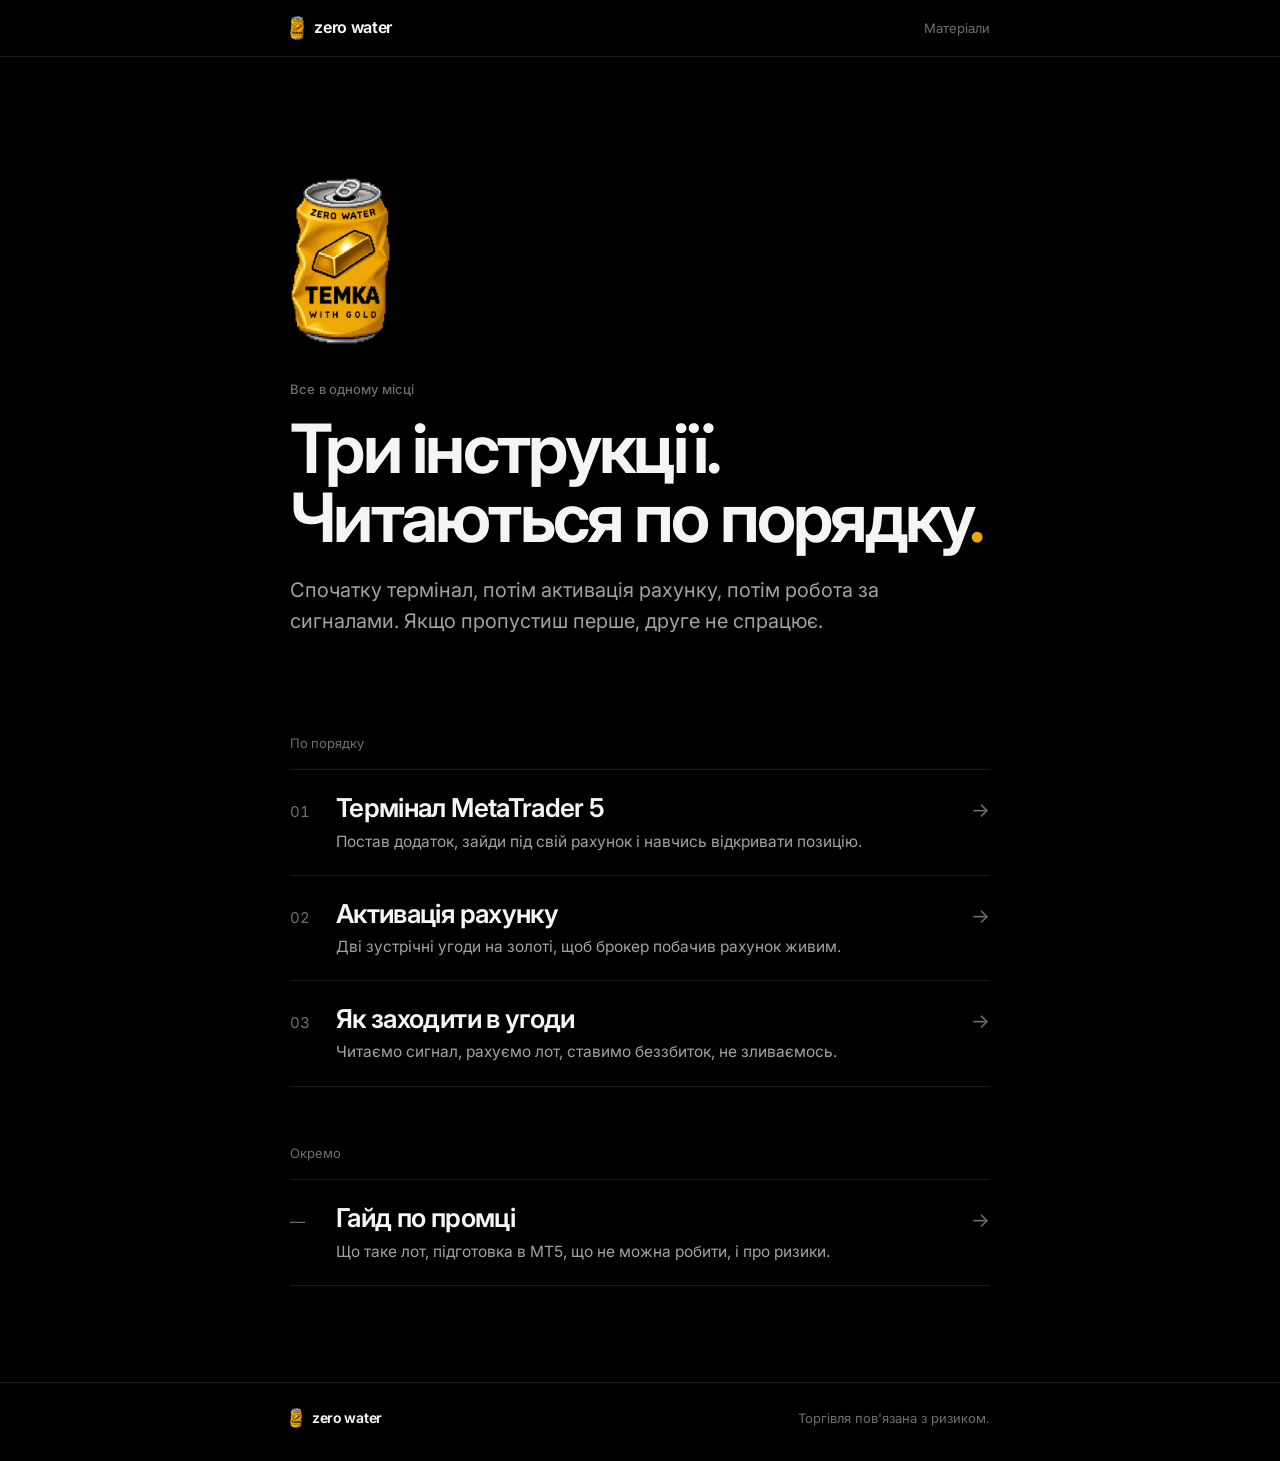
==== commit 86359278: "Zero Water: мінімальна версія - без анімації банки, капсули, циферблата і біжучого рядка - лише типо" ====
--- a/index.html
+++ b/index.html
@@ -19,47 +19,39 @@
 <link rel="apple-touch-icon" href="apple-touch-icon.png">
 <link rel="preconnect" href="https://fonts.googleapis.com">
 <link rel="preconnect" href="https://fonts.gstatic.com" crossorigin>
-<link rel="stylesheet" href="https://fonts.googleapis.com/css2?family=Inter:opsz,wght@14..32,400..800&family=JetBrains+Mono:wght@400..600&display=swap">
-<link rel="stylesheet" href="assets/zw.css?v=3">
+<link rel="stylesheet" href="https://fonts.googleapis.com/css2?family=Inter:opsz,wght@14..32,250..700&display=swap">
+<link rel="stylesheet" href="assets/zw.css?v=4">
 <script>document.documentElement.classList.add('js')</script>
-<script src="assets/zw.js?v=3" defer></script>
+<script src="assets/zw.js?v=4" defer></script>
 </head>
 <body>
 <div class="prog" aria-hidden="true"><i></i></div>
 <header class="nav"><div class="wrap">
-  <a class="brand" href="./" aria-label="Zero Water, усі матеріали"><img src="assets/can-icon.png" alt="" width="18" height="30"><b>zero water</b></a>
-  <span class="chip">матеріали</span>
+  <a class="brand" href="./" aria-label="Zero Water, усі матеріали"><img src="assets/can-icon.png" alt="" width="14" height="24"><b>zero water</b></a>
+  <span class="where">Матеріали</span>
 </div></header>
-<main class="home">
-<section class="hero"><div class="wrap home-grid">
-  <div>
-    <div class="eyebrow">все в одному місці</div>
-    <h1><span class="ln"><span>Три інструкції.</span></span><span class="ln"><span>Читаються</span></span><span class="ln"><span>по порядку<span class="y">.</span></span></span></h1>
-    <p class="lead">Спочатку термінал, потім активація рахунку, потім робота за сигналами. Якщо пропустиш перше, друге не спрацює.</p>
-  </div>
-  <div class="stage fx">
-    <div class="giant" aria-hidden="true"><span>ZERO</span><span>WATER</span></div>
-    <div class="can-wrap"><img class="can" src="assets/can.webp" width="515" height="858" alt="Банка zero water, TEMKA with gold" fetchpriority="high"><div class="can-sh"></div></div>
-    <span class="tap" aria-hidden="true">тапни банку</span>
-  </div>
-</div></section>
-
-<section><div class="wrap" style="padding-bottom:72px">
-  <div class="sec-mini rv"><span>по порядку</span><span>01 — 03</span></div>
-  <div class="cards">
-    <a class="card rv" style="--d:0" href="terminal/"><div class="top"><i>крок 1</i><span class="ar"><svg viewBox="0 0 24 24" aria-hidden="true"><path d="M5 12h14M13 6l6 6-6 6"/></svg></span></div><em class="bg" aria-hidden="true">01</em><b>Термінал MetaTrader 5</b><span class="d">Постав додаток, зайди під свій рахунок і навчись відкривати позицію.</span></a>
-    <a class="card rv" style="--d:1" href="activation/"><div class="top"><i>крок 2</i><span class="ar"><svg viewBox="0 0 24 24" aria-hidden="true"><path d="M5 12h14M13 6l6 6-6 6"/></svg></span></div><em class="bg" aria-hidden="true">02</em><b>Активація рахунку</b><span class="d">Дві зустрічні угоди на золоті, щоб брокер побачив рахунок живим.</span></a>
-    <a class="card rv" style="--d:2" href="guide/"><div class="top"><i>крок 3</i><span class="ar"><svg viewBox="0 0 24 24" aria-hidden="true"><path d="M5 12h14M13 6l6 6-6 6"/></svg></span></div><em class="bg" aria-hidden="true">03</em><b>Як заходити в угоди</b><span class="d">Читаємо сигнал, рахуємо лот, ставимо беззбиток, не зливаємось.</span></a>
-  </div>
-  <div class="sec-mini rv"><span>окремо</span><span>промка</span></div>
-  <div class="solo">
-    <a class="card hot rv" href="promo/"><div class="top"><i>окремо</i><span class="ar"><svg viewBox="0 0 24 24" aria-hidden="true"><path d="M5 12h14M13 6l6 6-6 6"/></svg></span></div><em class="bg" aria-hidden="true">$</em><img class="mini" src="assets/can.webp" width="72" height="120" alt="" loading="lazy"><b>Гайд по промці</b><span class="d">Що таке лот, підготовка в MT5, що не можна робити, і про ризики.</span></a>
-  </div>
-</div></section>
+<main>
+<section class="hero wrap">
+  <img class="mark" src="assets/can.webp" width="515" height="858" alt="Банка zero water, TEMKA with gold">
+  <span class="label">Все в одному місці</span>
+  <h1>Три інструкції. Читаються по порядку<span class="y">.</span></h1>
+  <p class="lead">Спочатку термінал, потім активація рахунку, потім робота за сигналами. Якщо пропустиш перше, друге не спрацює.</p>
+</section>
+<section class="sec wrap" style="padding-top:56px">
+  <span class="n rv">По порядку</span>
+  <ol class="rows rv">
+    <li><a href="terminal/"><span class="k">01</span><span><b>Термінал MetaTrader 5</b><span class="d">Постав додаток, зайди під свій рахунок і навчись відкривати позицію.</span></span><span class="go">→</span></a></li>
+    <li><a href="activation/"><span class="k">02</span><span><b>Активація рахунку</b><span class="d">Дві зустрічні угоди на золоті, щоб брокер побачив рахунок живим.</span></span><span class="go">→</span></a></li>
+    <li><a href="guide/"><span class="k">03</span><span><b>Як заходити в угоди</b><span class="d">Читаємо сигнал, рахуємо лот, ставимо беззбиток, не зливаємось.</span></span><span class="go">→</span></a></li>
+  </ol>
+  <span class="n rv gap">Окремо</span>
+  <ul class="rows rv">
+    <li><a href="promo/"><span class="k">—</span><span><b>Гайд по промці</b><span class="d">Що таке лот, підготовка в MT5, що не можна робити, і про ризики.</span></span><span class="go">→</span></a></li>
+  </ul>
+</section>
 </main>
-<div class="mq" aria-hidden="true"><div class="t"><div class="g"><span>ZERO</span><span class="f">WATER</span><em></em><span>TEMKA</span><span class="f">WITH GOLD</span><em></em></div><div class="g"><span>ZERO</span><span class="f">WATER</span><em></em><span>TEMKA</span><span class="f">WITH GOLD</span><em></em></div></div></div>
 <footer class="foot"><div class="wrap">
-  <a class="brand" href="./"><img src="assets/can-icon.png" alt="" width="15" height="24"><b>zero water<i>| gold</i></b></a>
+  <a class="brand" href="./"><img src="assets/can-icon.png" alt="" width="12" height="20"><b>zero water</b></a>
   <small>Торгівля пов'язана з ризиком.</small>
 </div></footer>
 </body>
--- a/assets/zw.css
+++ b/assets/zw.css
@@ -1,434 +1,213 @@
-/* zero water · спільний стиль усіх сторінок */
+/* zero water · мінімальний стиль усіх сторінок */
 :root{
-  --bg:#000;--s1:#0b0b0c;--s2:#121214;--s3:#1b1b1e;
-  --line:rgba(255,255,255,.08);--line2:rgba(255,255,255,.15);
-  --ink:#f5f5f7;--soft:#a1a1a6;--mute:#6e6e73;
-  --y:#eda607;--y2:#f9c21f;--y3:#fcd440;--yd:rgba(237,166,7,.10);--yl:rgba(237,166,7,.32);
-  --red:#ff453a;--green:#30d158;--orange:#ff9f0a;
-  --r:22px;--r2:30px;--pad:20px;--max:1160px;
+  --bg:#000;--ink:#f5f5f7;--soft:#a1a1a6;--mute:#6e6e73;
+  --line:rgba(255,255,255,.10);--line2:rgba(255,255,255,.18);
+  --y:#eda607;--y2:#f9c21f;--red:#ff453a;--green:#30d158;--orange:#ff9f0a;
+  --pad:24px;--col:700px;
   --f:"Inter",-apple-system,BlinkMacSystemFont,"SF Pro Text","Segoe UI",Roboto,Arial,sans-serif;
-  --m:"JetBrains Mono",ui-monospace,SFMono-Regular,Menlo,Consolas,monospace;
-  --ease:cubic-bezier(.16,1,.3,1);
+  --ease:cubic-bezier(.2,.7,.2,1);
   color-scheme:dark;
 }
-@media (min-width:768px){:root{--pad:32px}}
-@media (min-width:1200px){:root{--pad:48px}}
+@media (min-width:768px){:root{--pad:40px}}
 
 *,*::before,*::after{box-sizing:border-box;margin:0;padding:0}
-html{background:#000;-webkit-text-size-adjust:100%;text-size-adjust:100%;scroll-padding-top:80px}
-body{background:var(--bg);color:var(--ink);font-family:var(--f);font-size:16.5px;line-height:1.6;font-optical-sizing:auto;-webkit-font-smoothing:antialiased;-moz-osx-font-smoothing:grayscale;overflow-x:hidden;-webkit-tap-highlight-color:transparent}
-img,video,svg{display:block;max-width:100%}
+html{background:#000;-webkit-text-size-adjust:100%;text-size-adjust:100%;scroll-padding-top:72px}
+body{background:var(--bg);color:var(--ink);font-family:var(--f);font-size:17px;line-height:1.6;font-optical-sizing:auto;-webkit-font-smoothing:antialiased;-moz-osx-font-smoothing:grayscale;overflow-x:hidden;-webkit-tap-highlight-color:transparent}
+img,video{display:block;max-width:100%}
 a{color:inherit}
-b,strong{font-weight:650}
+b,strong{font-weight:600;color:var(--ink)}
 ::selection{background:var(--y);color:#000}
-:focus-visible{outline:2px solid var(--y2);outline-offset:3px;border-radius:6px}
-.wrap{width:100%;max-width:var(--max);margin:0 auto;padding:0 var(--pad)}
+:focus-visible{outline:2px solid var(--y2);outline-offset:3px;border-radius:4px}
+.wrap{width:100%;max-width:calc(var(--col) + var(--pad)*2);margin:0 auto;padding:0 var(--pad)}
 .y{color:var(--y)}
-.mono{font-family:var(--m)}
-
-/* прогрес прокрутки */
+
+/* тонкий прогрес зверху */
 .prog{position:fixed;left:0;right:0;top:0;height:2px;z-index:80;pointer-events:none}
 .prog i{display:block;height:100%;background:var(--y);transform-origin:0 50%;transform:scaleX(0)}
 
 /* шапка */
-.nav{position:sticky;top:0;z-index:60;padding-top:env(safe-area-inset-top,0px)}
-.nav::before{content:"";position:absolute;inset:0;background:rgba(0,0,0,.72);-webkit-backdrop-filter:saturate(1.6) blur(18px);backdrop-filter:saturate(1.6) blur(18px);border-bottom:1px solid var(--line)}
-.nav .wrap{position:relative;display:flex;align-items:center;justify-content:space-between;gap:12px;height:62px}
-.brand{display:inline-flex;align-items:center;gap:11px;text-decoration:none;min-width:0}
-.brand img{height:30px;width:auto;flex:none;transition:transform .6s var(--ease)}
-.brand:hover img{transform:rotate(-8deg) translateY(-2px)}
-.brand b{font-size:17px;font-weight:750;letter-spacing:-.035em;line-height:1;white-space:nowrap}
-.brand b i{font-style:normal;color:var(--mute);font-weight:500;margin-left:6px}
-.chip{font-family:var(--m);font-size:10.5px;letter-spacing:.14em;text-transform:uppercase;color:var(--y2);border:1px solid var(--line2);border-radius:999px;padding:7px 12px;white-space:nowrap;line-height:1}
+.nav{position:sticky;top:0;z-index:60;padding-top:env(safe-area-inset-top,0px);background:rgba(0,0,0,.8);-webkit-backdrop-filter:blur(16px);backdrop-filter:blur(16px);border-bottom:1px solid var(--line)}
+.nav .wrap{display:flex;align-items:center;justify-content:space-between;gap:16px;height:56px}
+.brand{display:inline-flex;align-items:center;gap:10px;text-decoration:none}
+.brand img{height:24px;width:auto}
+.brand b{font-size:16px;font-weight:650;letter-spacing:-.02em}
+.where{font-size:13px;color:var(--mute);white-space:nowrap}
 
 /* перший екран */
-.hero{position:relative;padding:52px 0 36px}
-.eyebrow{display:flex;align-items:center;gap:10px;font-family:var(--m);font-size:11px;letter-spacing:.16em;text-transform:uppercase;color:var(--y2);line-height:1.4}
-.eyebrow::before{content:"";flex:none;width:7px;height:7px;background:var(--y)}
-h1{font-weight:760;font-size:clamp(44px,12.4vw,112px);line-height:.94;letter-spacing:-.05em;margin-top:20px}
-.ln{display:block;overflow:hidden;padding:0 .04em .1em 0;margin-bottom:-.1em}
-.ln>span{display:block}
-.lead{color:var(--soft);font-size:17px;line-height:1.6;max-width:620px;margin-top:22px}
-.lead b,.lead strong{color:var(--ink)}
+.hero{padding-top:64px;padding-bottom:24px}
+.label{display:block;font-size:13px;font-weight:500;letter-spacing:.01em;color:var(--mute)}
+.label.hot{color:var(--y2)}
+h1{margin-top:14px;font-weight:650;font-size:clamp(40px,10.4vw,68px);line-height:1.02;letter-spacing:-.04em}
+.lead{margin-top:22px;color:var(--soft);font-size:18px;line-height:1.55}
+.lead b{color:var(--ink)}
 .lead+.lead{margin-top:12px}
-@media (min-width:768px){.hero{padding:92px 0 64px}.lead{font-size:19px}}
+@media (min-width:768px){.hero{padding-top:120px;padding-bottom:40px}.lead{font-size:20px}}
+.mark{height:132px;width:auto;margin-bottom:34px}
+@media (min-width:768px){.mark{height:168px}}
 
 /* секції */
-.sec{position:relative;padding:56px 0;border-top:1px solid var(--line)}
-.num{display:flex;align-items:center;gap:12px;font-family:var(--m);font-size:11.5px;letter-spacing:.16em;text-transform:uppercase;color:var(--y2)}
-.num::after{content:"";height:1px;width:40px;background:var(--line2)}
-.kick{display:block;font-family:var(--m);font-size:11.5px;letter-spacing:.14em;text-transform:uppercase;color:var(--mute);margin-top:18px}
-h2{font-weight:720;font-size:clamp(31px,7.6vw,60px);line-height:1;letter-spacing:-.045em;margin-top:16px}
-.kick+h2{margin-top:8px}
-h3{font-size:17.5px;font-weight:650;letter-spacing:-.02em;line-height:1.3}
-.sec-h>p{color:var(--soft);font-size:16.5px;max-width:560px;margin-top:16px}
-.sec-h>p b{color:var(--ink)}
-.sec-b{margin-top:30px}
-.sec-b>p{color:var(--soft);font-size:16.5px;max-width:680px;margin-top:16px}
-.sec-b>p:first-child{margin-top:0}
-.sec-b>p b,.sec-b>p strong{color:var(--ink)}
-.sec-b>h3{margin-top:34px}
-@media (min-width:1000px){
-  .sec{padding:104px 0}
-  .split{display:grid;grid-template-columns:minmax(0,5fr) minmax(0,7fr);gap:72px;align-items:start}
-  .split>.sec-h{position:sticky;top:110px}
-  .split>.sec-b{margin-top:0}
-}
-
-/* кроки */
-.steps{display:grid;gap:10px;list-style:none}
-.steps+.steps,.cards2+.steps{margin-top:10px}
-.step{display:grid;grid-template-columns:34px minmax(0,1fr);gap:16px;padding:18px 18px 19px;border:1px solid var(--line);border-radius:var(--r);background:var(--s1);transition:border-color .4s,background .4s}
-.step .i{width:34px;height:34px;border-radius:50%;border:1px solid var(--line2);display:grid;place-items:center;font-family:var(--m);font-size:12.5px;color:var(--y2);line-height:1}
-.step h3{padding-top:6px}
-.step p{color:var(--soft);font-size:15.5px;line-height:1.55;margin-top:4px}
-.step h3+p{margin-top:4px}
-.step>div>p:first-child{margin-top:6px;color:#d8d8dc}
-.step p b{color:var(--ink)}
-@media (hover:hover){.step:hover{border-color:var(--line2);background:var(--s2)}}
-
-/* примітки */
-.note{position:relative;margin-top:16px;padding:18px 20px 18px 44px;border-radius:var(--r);border:1px solid var(--line);background:var(--s1)}
-.note::before{content:"";position:absolute;left:20px;top:27px;width:8px;height:8px;background:var(--y)}
-.note p{color:#d2d2d7;font-size:15.5px;line-height:1.6}
-.note p+p{margin-top:10px}
-.note b,.note strong{color:#fff}
-.note.hot{background:var(--yd);border-color:var(--yl)}
-.note.hot p{color:#f3ead6}
-.note.big p{font-size:17px;font-weight:600;color:#fff;letter-spacing:-.01em}
-.quote,.sec-b>p.quote{font-size:clamp(25px,6vw,44px);font-weight:700;letter-spacing:-.04em;line-height:1.08;max-width:860px;margin-top:34px;color:var(--ink)}
-.quote .y{color:var(--y)}
-
-/* кнопки */
-.btn{display:inline-flex;align-items:center;justify-content:space-between;gap:16px;min-height:58px;padding:9px 9px 9px 26px;border-radius:999px;background:var(--y);color:#000;text-decoration:none;font-weight:680;font-size:16px;letter-spacing:-.01em;line-height:1.2;transition:transform .5s var(--ease),background .3s}
-.btn .ar{flex:none;width:40px;height:40px;border-radius:50%;background:#000;display:grid;place-items:center;transition:transform .55s var(--ease)}
-.btn .ar svg{width:16px;height:16px;fill:none;stroke:var(--y2);stroke-width:2.2;stroke-linecap:round;stroke-linejoin:round}
-.btn:active{transform:scale(.97)}
-.btn.ghost{background:transparent;color:var(--ink);border:1px solid var(--line2)}
-.btn.ghost .ar{background:var(--s3)}
-.btn.ghost .ar svg{stroke:var(--ink)}
-@media (hover:hover){.btn:hover{background:var(--y2)}.btn:hover .ar{transform:rotate(-45deg)}.btn.ghost:hover{background:var(--s2);border-color:var(--yl)}}
-.handle{display:block;margin-top:14px;font-family:var(--m);font-size:12.5px;letter-spacing:.04em;color:var(--mute)}
-.inl{color:var(--y2);text-decoration:underline;text-decoration-color:var(--yl);text-underline-offset:3px;text-decoration-thickness:1px}
+.sec{padding-top:64px}
+.sec>.n{display:block;font-size:13px;color:var(--mute);font-variant-numeric:tabular-nums}
+h2{margin-top:10px;font-weight:640;font-size:clamp(28px,6.6vw,42px);line-height:1.08;letter-spacing:-.035em}
+h3{font-size:18px;font-weight:600;letter-spacing:-.015em;line-height:1.35}
+.sec>p,.sec>.p{margin-top:16px;color:var(--soft)}
+.sec>p b,.sec>p strong{color:var(--ink)}
+.sec>h3{margin-top:44px}
+.sec>h2+p{margin-top:14px}
+@media (min-width:768px){.sec{padding-top:112px}}
+
+/* кроки: просто список з лініями */
+.steps{list-style:none;margin-top:28px;border-bottom:1px solid var(--line)}
+.steps li{display:grid;grid-template-columns:34px minmax(0,1fr);gap:12px;padding:18px 0;border-top:1px solid var(--line)}
+.steps .k{font-size:15px;color:var(--mute);font-variant-numeric:tabular-nums;padding-top:1px}
+.steps p{color:var(--soft);font-size:16px;margin-top:3px}
+.steps h3+p{margin-top:3px}
+.steps li>div>p:first-child{margin-top:0;color:#d4d4d8}
+.steps p b{color:var(--ink)}
+
+/* примітки: підпис + текст, без рамок */
+.aside{margin-top:28px}
+.aside .label{margin-bottom:6px}
+.aside p{color:#d4d4d8;font-size:16px}
+.aside p+p{margin-top:10px}
+.aside b,.aside strong{color:#fff}
+.aside.big p{font-size:20px;font-weight:600;letter-spacing:-.02em;line-height:1.35;color:#fff}
+
+.quote{margin-top:40px;font-size:clamp(24px,5.4vw,34px);font-weight:620;letter-spacing:-.03em;line-height:1.2;color:var(--ink)}
+
+/* визначення: ключ — значення */
+.dl{margin-top:28px;border-bottom:1px solid var(--line)}
+.dl>div{display:grid;grid-template-columns:110px minmax(0,1fr);gap:16px;padding:15px 0;border-top:1px solid var(--line)}
+.dl dt,.dl .dt{color:var(--mute);font-size:15px}
+.dl dd,.dl .dd{color:#e6e6ea;font-size:16px}
+.dl dd.big{font-size:20px;font-weight:600;color:var(--ink);letter-spacing:-.02em}
+.dl dd.sl{color:var(--red)}
+@media (min-width:768px){.dl>div{grid-template-columns:160px minmax(0,1fr)}}
+
+/* великі цифри */
+.nums{display:grid;grid-template-columns:repeat(var(--c,2),minmax(0,1fr));margin-top:32px;border-top:1px solid var(--line);border-bottom:1px solid var(--line)}
+.nums>div{padding:22px 0 20px}
+.nums>div+div{padding-left:20px;border-left:1px solid var(--line)}
+.nums .big{display:block;font-size:clamp(52px,15vw,84px);font-weight:300;letter-spacing:-.05em;line-height:.95;font-variant-numeric:tabular-nums}
+.nums .big small{font-size:.3em;font-weight:500;letter-spacing:-.01em;color:var(--soft);margin-left:6px}
+.nums .cap{display:block;margin-top:12px;font-size:14px;color:var(--soft);line-height:1.4}
+.nums.four{--c:2}
+.nums.four>div:nth-child(3),.nums.four>div:nth-child(4){border-top:1px solid var(--line)}
+.nums.four>div:nth-child(3){padding-left:0;border-left:0}
+.muted{margin-top:14px;font-size:14px;color:var(--mute)}
+
+/* таймінг */
+.time{display:flex;align-items:baseline;gap:14px;margin-top:32px}
+.time b{font-size:clamp(64px,19vw,112px);font-weight:250;letter-spacing:-.05em;line-height:.9;font-variant-numeric:tabular-nums}
+.time span{font-size:14px;color:var(--soft)}
+.tl{list-style:none;margin-top:28px;border-bottom:1px solid var(--line)}
+.tl li{display:grid;grid-template-columns:104px minmax(0,1fr);gap:14px;padding:18px 0;border-top:1px solid var(--line)}
+.tl .t{font-size:14px;color:var(--mute);font-variant-numeric:tabular-nums;padding-top:2px}
+.tl p{color:var(--soft);font-size:16px;margin-top:3px}
+@media (max-width:420px){.tl li{grid-template-columns:1fr;gap:4px}}
+
+/* таблиця */
+.tbl{width:100%;margin-top:28px;border-collapse:collapse;font-variant-numeric:tabular-nums}
+.tbl th{text-align:left;font-size:13px;font-weight:500;color:var(--mute);padding:0 0 12px}
+.tbl th:last-child,.tbl td:last-child{text-align:right}
+.tbl td{padding:14px 0;border-top:1px solid var(--line);font-size:16px;color:#e6e6ea}
+.tbl tr:last-child td{border-bottom:1px solid var(--line)}
+
+/* ризик */
+.risk{list-style:none;margin-top:28px;border-bottom:1px solid var(--line)}
+.risk li{display:grid;grid-template-columns:14px 110px minmax(0,1fr);gap:10px;align-items:baseline;padding:16px 0;border-top:1px solid var(--line)}
+.risk i{width:8px;height:8px;border-radius:50%;background:var(--c)}
+.risk b{font-size:17px}
+.risk span{color:var(--soft);font-size:16px}
+
+/* кнопки й посилання */
+.btn{display:inline-flex;align-items:center;gap:12px;height:54px;padding:0 24px;border-radius:14px;background:var(--y);color:#000;text-decoration:none;font-weight:600;font-size:16px;letter-spacing:-.01em;transition:background .25s,transform .25s}
+.btn i{font-style:normal;transition:transform .3s var(--ease)}
+.btn:active{transform:scale(.98)}
+@media (hover:hover){.btn:hover{background:var(--y2)}.btn:hover i{transform:translateX(3px)}}
+.btn.line{background:transparent;color:var(--ink);border:1px solid var(--line2);height:48px;padding:0 18px;font-size:15px}
+@media (hover:hover){.btn.line:hover{background:transparent;border-color:var(--ink)}}
+.handle{display:block;margin-top:12px;font-size:14px;color:var(--mute)}
+.inl{color:var(--y2);text-decoration:underline;text-decoration-thickness:1px;text-underline-offset:3px;text-decoration-color:rgba(249,194,31,.4)}
 .inl:hover{text-decoration-color:var(--y2)}
 
-/* медіа: телефон із відео */
-.media{display:grid;justify-items:center;gap:16px}
-@media (min-width:1000px){.split .media{justify-items:start}}
-.phone{position:relative;width:100%;max-width:320px;padding:7px;border-radius:38px;background:linear-gradient(180deg,#1d1d20,#0a0a0b);border:1px solid var(--line2);box-shadow:0 40px 90px -40px rgba(237,166,7,.25),0 30px 60px -30px rgba(0,0,0,.9)}
-.phone video{width:100%;height:auto;border-radius:31px;background:#000}
-.play{position:absolute;inset:7px;border:0;border-radius:31px;background:linear-gradient(180deg,rgba(0,0,0,0) 40%,rgba(0,0,0,.55));display:grid;place-items:center;cursor:pointer;color:#000}
-.play i{position:relative;width:76px;height:76px;border-radius:50%;background:var(--y);display:grid;place-items:center;transition:transform .5s var(--ease)}
-.play i::before{content:"";position:absolute;inset:-10px;border-radius:50%;border:1px solid var(--y);opacity:.6;animation:ring 2.4s var(--ease) infinite}
-.play i::after{content:"";margin-left:6px;border-left:20px solid #000;border-top:12px solid transparent;border-bottom:12px solid transparent}
-.play:active i{transform:scale(.9)}
-.play em{position:absolute;left:0;right:0;bottom:22px;text-align:center;font-style:normal;font-family:var(--m);font-size:11px;letter-spacing:.16em;text-transform:uppercase;color:#fff}
-@keyframes ring{0%{transform:scale(.85);opacity:.7}100%{transform:scale(1.35);opacity:0}}
-.vcap{display:flex;gap:12px;align-items:baseline;max-width:320px;font-size:14px;line-height:1.45;color:var(--soft)}
-.vcap i,.shot figcaption i{flex:none;font-style:normal;font-family:var(--m);font-size:11px;letter-spacing:.1em;color:var(--y2)}
-
-/* скріни: карусель на телефоні, сітка на компі */
-.shots{display:grid;grid-auto-flow:column;grid-auto-columns:76%;gap:12px;overflow-x:auto;overscroll-behavior-x:contain;scroll-snap-type:x mandatory;margin:26px calc(var(--pad)*-1) 0;padding:0 var(--pad) 4px;scroll-padding:0 var(--pad);scrollbar-width:none}
+/* рядки-посилання: зміст, далі, завантаження */
+.rows{list-style:none;margin-top:28px;border-bottom:1px solid var(--line)}
+.rows a{display:grid;grid-template-columns:34px minmax(0,1fr) auto;gap:12px;align-items:baseline;padding:22px 0;border-top:1px solid var(--line);text-decoration:none;transition:opacity .25s}
+.rows .k{font-size:15px;color:var(--mute);font-variant-numeric:tabular-nums}
+.rows b{display:block;font-size:clamp(21px,5.2vw,26px);font-weight:620;letter-spacing:-.025em;line-height:1.2}
+.rows .d{display:block;margin-top:6px;font-size:15.5px;color:var(--soft);line-height:1.5}
+.rows .go{font-size:20px;color:var(--mute);transition:transform .3s var(--ease),color .25s}
+.rows a:active{opacity:.6}
+@media (hover:hover){.rows a:hover .go{color:var(--y);transform:translateX(4px)}.rows a:hover b{color:#fff}}
+.rows.plain a{grid-template-columns:minmax(0,1fr) auto}
+
+/* відео */
+.vid{margin:32px 0 0;max-width:330px}
+.vid video{width:100%;height:auto;border-radius:20px;border:1px solid var(--line);background:#0a0a0a}
+.vid figcaption,.shot figcaption{margin-top:12px;font-size:14px;color:var(--mute);line-height:1.45}
+
+/* скріни: свайп на телефоні, сітка на компі */
+.shots{display:grid;grid-auto-flow:column;grid-auto-columns:72%;gap:12px;overflow-x:auto;scroll-snap-type:x mandatory;overscroll-behavior-x:contain;margin:28px calc(var(--pad)*-1) 0;padding:0 var(--pad);scroll-padding:0 var(--pad);scrollbar-width:none}
 .shots::-webkit-scrollbar{display:none}
 .shot{margin:0;scroll-snap-align:start}
-.shot img{width:100%;height:auto;border-radius:20px;border:1px solid var(--line2);background:var(--s1)}
-.shot figcaption{display:flex;gap:10px;margin-top:12px;font-size:14px;line-height:1.45;color:var(--soft)}
-.shot figcaption i{padding-top:2px}
-.shots.one{grid-auto-flow:row;grid-auto-columns:auto;grid-template-columns:minmax(0,340px);justify-content:center;overflow:visible;margin:26px 0 0;padding:0}
-.swipe{display:flex;align-items:center;gap:8px;margin-top:12px;font-family:var(--m);font-size:10.5px;letter-spacing:.16em;text-transform:uppercase;color:var(--mute)}
-.swipe{transition:opacity .4s}
-.swipe::after{content:"";width:26px;height:1px;background:var(--mute);animation:nudge 1.8s var(--ease) infinite}
-@keyframes nudge{0%,100%{transform:translateX(0)}50%{transform:translateX(6px)}}
-@media (min-width:768px){
-  .shots{grid-auto-flow:row;grid-auto-columns:auto;grid-template-columns:repeat(var(--cols,3),minmax(0,1fr));overflow:visible;margin:28px 0 0;padding:0}
-  .swipe{display:none}
-}
-.shots.wide{grid-auto-columns:88%}
-@media (min-width:768px){.shots.wide{--cols:2}}
-
-/* кнопки завантаження */
-.dl{display:grid;grid-template-columns:repeat(2,minmax(0,1fr));gap:10px;margin-top:32px;max-width:520px}
-.dl a{position:relative;display:flex;flex-direction:column;gap:6px;padding:18px 18px 20px 20px;border-radius:var(--r);border:1px solid var(--line2);background:var(--s1);text-decoration:none;transition:border-color .4s,background .4s,transform .5s var(--ease)}
-.dl a i{font-style:normal;font-family:var(--m);font-size:10.5px;letter-spacing:.16em;text-transform:uppercase;color:var(--mute)}
-.dl a b{font-size:26px;font-weight:740;letter-spacing:-.045em;line-height:1}
-.dl a .ar{position:absolute;right:14px;top:14px;width:30px;height:30px;border-radius:50%;background:var(--y);display:grid;place-items:center;transition:transform .55s var(--ease)}
-.dl a .ar svg{width:13px;height:13px;fill:none;stroke:#000;stroke-width:2.4;stroke-linecap:round;stroke-linejoin:round;transform:rotate(90deg)}
-.dl a:active{transform:scale(.97)}
-@media (hover:hover){.dl a:hover{border-color:var(--yl);background:var(--s2)}.dl a:hover .ar{transform:translateY(3px)}}
-.dl+.note{margin-top:14px;max-width:520px}
-
-/* лот: три картки */
-.trio{display:grid;grid-template-columns:repeat(3,minmax(0,1fr));gap:8px;margin-top:20px}
-.trio div{padding:16px 14px 14px;border-radius:18px;border:1px solid var(--line);background:var(--s1)}
-.trio b{display:block;font-size:clamp(24px,6.6vw,38px);font-weight:760;letter-spacing:-.05em;line-height:1;color:var(--y)}
-.trio b small{font-size:.42em;color:var(--soft);font-weight:600;letter-spacing:-.01em;margin-left:3px}
-.trio span{display:block;margin-top:10px;font-size:13px;line-height:1.35;color:#d2d2d7}
-
-/* картки */
-.cards2{display:grid;gap:10px;margin-top:22px}
-@media (min-width:640px){.cards2{grid-template-columns:repeat(2,minmax(0,1fr))}}
-.tile{padding:22px;border-radius:var(--r);border:1px solid var(--line);background:var(--s1)}
-.tile i{display:block;font-style:normal;font-family:var(--m);font-size:10.5px;letter-spacing:.14em;text-transform:uppercase;color:var(--y2)}
-.tile b{display:block;font-size:22px;font-weight:720;letter-spacing:-.035em;line-height:1.1;margin-top:12px}
-.tile span{display:block;color:var(--soft);font-size:15px;line-height:1.55;margin-top:10px}
-
-/* великі цифри */
-.stats{display:grid;grid-template-columns:repeat(2,minmax(0,1fr));gap:10px;margin-top:34px}
-@media (min-width:900px){.stats{grid-template-columns:repeat(4,minmax(0,1fr))}}
-.stat{padding:20px 18px 18px;border-radius:var(--r);border:1px solid var(--line);background:var(--s1);min-height:132px;display:flex;flex-direction:column;justify-content:space-between}
-.stat b{display:block;font-size:clamp(36px,9vw,56px);font-weight:760;letter-spacing:-.05em;line-height:.95}
-.stat b small{font-size:.42em;font-weight:600;letter-spacing:-.02em;margin-left:4px;color:var(--soft)}
-.stat>span{display:block;margin-top:14px;font-size:13.5px;line-height:1.4;color:var(--soft)}
-.stat.hot{background:var(--y);border-color:var(--y);color:#000}
-.stat.hot>span,.stat.hot b small{color:rgba(0,0,0,.66)}
-
-/* капсула BUY / SELL */
-.capsule{position:relative;display:grid;grid-template-columns:1fr 1fr;width:100%;max-width:460px;aspect-ratio:2.25/1;border-radius:999px;border:1px solid var(--line2);background:radial-gradient(90% 70% at 50% 120%,rgba(237,166,7,.22),transparent 60%),linear-gradient(180deg,#141416,#070708);overflow:hidden;box-shadow:inset 0 1px 0 rgba(255,255,255,.12)}
-.capsule::before{content:"";position:absolute;left:14%;right:14%;top:9%;height:13%;border-radius:999px;background:linear-gradient(180deg,rgba(255,255,255,.12),transparent)}
-.capsule::after{content:"";position:absolute;left:50%;top:14%;bottom:14%;width:1px;background:linear-gradient(180deg,transparent,var(--y),transparent)}
-.half{position:relative;display:flex;flex-direction:column;align-items:center;justify-content:center;text-align:center;padding:0 10px}
-.half .d{font-family:var(--m);font-size:11.5px;letter-spacing:.18em;color:var(--y2)}
-.half.r .d{color:var(--soft)}
-.half .w{font-weight:720;font-size:clamp(21px,5.6vw,30px);letter-spacing:-.035em;margin-top:6px}
-.pair{margin-top:16px;font-family:var(--m);font-size:11px;letter-spacing:.12em;color:var(--mute);text-align:center;text-transform:uppercase}
-.js .capsule .half{transition:transform 1.2s var(--ease),opacity 1.2s var(--ease)}
-.js .capsule:not(.in) .half.l{transform:translateX(-30%);opacity:0}
-.js .capsule:not(.in) .half.r{transform:translateX(30%);opacity:0}
-.capsule-wrap{display:flex;flex-direction:column;align-items:center;margin-top:40px}
-@media (min-width:1000px){.hero-grid{display:grid;grid-template-columns:minmax(0,1.1fr) minmax(0,.9fr);gap:56px;align-items:center}.hero-grid .capsule-wrap{margin-top:0}.hero-grid h1{font-size:min(6vw,92px)}}
-
-/* шкала лотів */
-.scale{display:grid;grid-template-columns:1fr 1fr;border:1px solid var(--line2);border-radius:var(--r2);overflow:hidden;background:var(--s1)}
-.seg{padding:24px 20px 22px}
-.seg+.seg{border-left:1px solid var(--line)}
-.seg .dep{font-size:14px;color:var(--soft)}
-.seg .lot{display:flex;align-items:baseline;gap:8px;margin-top:10px;font-size:clamp(44px,11vw,64px);font-weight:760;letter-spacing:-.05em;line-height:.9}
-.seg .lot small{font-family:var(--m);font-size:12px;font-weight:400;letter-spacing:.1em;color:var(--y2)}
-.seg.hot{background:linear-gradient(180deg,rgba(237,166,7,.16),rgba(237,166,7,.03))}
-.seg.hot .lot{color:var(--y)}
-.bar{position:relative;height:8px;margin-top:20px;border-radius:99px;background:var(--s3);overflow:hidden}
-.bar i{position:absolute;inset:0;border-radius:99px;background:linear-gradient(90deg,var(--y),var(--y3));transform-origin:0 50%}
-.js .scale-box:not(.in) .bar i{transform:scaleX(0)}
-.bar i{transition:transform 1.6s var(--ease) .2s}
-.ends{display:flex;justify-content:space-between;margin-top:12px;font-family:var(--m);font-size:11.5px;letter-spacing:.06em;color:var(--soft)}
-
-/* циферблат 5 хвилин */
-.dial{position:relative;width:min(100%,300px);aspect-ratio:1;margin:0 auto 34px}
-.dial svg{width:100%;height:100%;overflow:visible}
-.dial .tick{stroke:rgba(255,255,255,.22);stroke-width:1.4;stroke-linecap:round}
-.dial .tick.m{stroke:rgba(255,255,255,.55);stroke-width:2}
-.dial .track{fill:none;stroke:var(--s3);stroke-width:5}
-.dial .arc{fill:none;stroke:var(--y);stroke-width:5;stroke-linecap:round;stroke-dasharray:100;stroke-dashoffset:0;transition:stroke-dashoffset 2.6s cubic-bezier(.45,0,.2,1)}
-.js .dial:not(.in) .arc{stroke-dashoffset:100}
-.dial .glow{position:absolute;left:12%;right:12%;bottom:-6%;height:44%;border-radius:50%;background:radial-gradient(closest-side,rgba(237,166,7,.30),rgba(255,120,0,.08) 60%,transparent);filter:blur(8px);pointer-events:none}
-.dial .face{position:absolute;inset:0;display:grid;place-content:center;text-align:center}
-.dial .face b{font-size:clamp(52px,15vw,72px);font-weight:760;letter-spacing:-.05em;line-height:1;font-variant-numeric:tabular-nums}
-.dial .face span{display:block;margin-top:8px;font-family:var(--m);font-size:10.5px;letter-spacing:.18em;text-transform:uppercase;color:var(--soft)}
-
-/* таймлайн */
-.tl{position:relative;list-style:none;padding-left:0;--k:0}
-.tl::before,.tl::after{content:"";position:absolute;left:5px;top:10px;bottom:10px;width:1px;background:var(--line2)}
-.tl::after{background:var(--y);transform-origin:0 0;transform:scaleY(var(--k))}
-.tl li{position:relative;padding:0 0 32px 34px}
-.tl li:last-child{padding-bottom:0}
-.tl li::before{content:"";position:absolute;left:0;top:6px;width:11px;height:11px;border:1px solid var(--line2);background:#000;z-index:1;transition:background .4s,border-color .4s}
-.tl li.on::before{background:var(--y);border-color:var(--y)}
-.tl .t{display:block;font-family:var(--m);font-size:11.5px;letter-spacing:.1em;color:var(--y2)}
-.tl h3{margin-top:6px;font-size:19px}
-.tl p{color:var(--soft);font-size:15.5px;margin-top:6px}
-
-/* правила */
-.rules{display:grid;gap:10px}
-@media (min-width:768px){.rules{grid-template-columns:repeat(3,minmax(0,1fr))}}
-.rule{padding:24px 22px;border-radius:var(--r);border:1px solid var(--line);background:var(--s1)}
-.rule b{display:block;font-size:30px;font-weight:760;letter-spacing:-.045em;line-height:1}
-.rule span{display:block;color:var(--soft);font-size:15px;line-height:1.5;margin-top:12px}
-.rule:first-child{background:var(--y);border-color:var(--y);color:#000}
-.rule:first-child span{color:rgba(0,0,0,.68)}
-
-/* картка сигналу */
-.sig{margin-top:36px;border-radius:var(--r2);border:1px solid var(--line2);background:linear-gradient(180deg,#111113,#070708);overflow:hidden;max-width:760px}
-.sig .hd{display:flex;align-items:center;justify-content:space-between;gap:12px;padding:16px 20px;border-bottom:1px solid var(--line)}
-.sig .hd span{display:flex;align-items:center;gap:10px;font-family:var(--m);font-size:10.5px;letter-spacing:.16em;text-transform:uppercase;color:var(--soft)}
-.sig .hd span::before{content:"";width:7px;height:7px;border-radius:50%;background:var(--green);box-shadow:0 0 0 0 rgba(48,209,88,.6);animation:live 2s infinite}
-@keyframes live{0%{box-shadow:0 0 0 0 rgba(48,209,88,.55)}70%{box-shadow:0 0 0 9px rgba(48,209,88,0)}100%{box-shadow:0 0 0 0 rgba(48,209,88,0)}}
-.sig .hd b{font-family:var(--m);font-size:12.5px;letter-spacing:.06em;color:#000;background:var(--y);border-radius:999px;padding:6px 12px;font-weight:600}
-.sig .rows{display:grid}
-.sig .cell{padding:16px 20px}
-.sig .cell+.cell{border-top:1px solid var(--line)}
-.sig .k{font-family:var(--m);font-size:10.5px;letter-spacing:.16em;text-transform:uppercase;color:var(--mute)}
-.sig .v{font-size:22px;font-weight:700;letter-spacing:-.03em;margin-top:6px;line-height:1.3;font-variant-numeric:tabular-nums}
-.sig .v.tp{color:var(--y2);font-size:19px}
-.sig .v.sl{color:var(--red)}
-@media (min-width:768px){.sig .rows{grid-template-columns:repeat(3,minmax(0,1fr))}.sig .cell+.cell{border-top:0;border-left:1px solid var(--line)}}
-
-/* параметри */
-.params{border-top:1px solid var(--line)}
-.prow{display:grid;grid-template-columns:92px minmax(0,1fr);gap:16px;padding:16px 0;border-bottom:1px solid var(--line)}
-.prow .p1{font-family:var(--m);font-size:13px;letter-spacing:.04em;color:var(--y2);padding-top:2px}
-.prow .p2{color:#d2d2d7;font-size:15.5px;line-height:1.5}
-@media (min-width:768px){.prow{grid-template-columns:160px minmax(0,1fr)}}
-
-/* таблиця */
-.tbl{border:1px solid var(--line2);border-radius:var(--r2);overflow:hidden;background:var(--s1)}
-.tbl table{width:100%;border-collapse:collapse}
-.tbl th{font-family:var(--m);font-weight:400;font-size:10.5px;letter-spacing:.14em;text-transform:uppercase;color:var(--mute);text-align:left;padding:16px 20px;border-bottom:1px solid var(--line)}
-.tbl td{padding:15px 20px;border-bottom:1px solid var(--line);font-size:16px;font-weight:600;letter-spacing:-.01em;font-variant-numeric:tabular-nums}
-.tbl tr:last-child td{border-bottom:0}
-.tbl td.n{font-family:var(--m);font-weight:500;font-size:14.5px;color:var(--y2);text-align:right}
-.tbl th:last-child{text-align:right}
-@media (hover:hover){.tbl tbody tr{transition:background .3s}.tbl tbody tr:hover{background:var(--s2)}}
-
-/* ризик */
-.meter{display:grid;grid-template-columns:repeat(4,1fr);gap:4px;height:10px;margin-top:4px}
-.meter i{border-radius:3px;transform-origin:0 50%;transition:transform .9s var(--ease)}
-.meter i:nth-child(1){background:var(--green)}.meter i:nth-child(2){background:var(--y);transition-delay:.15s}.meter i:nth-child(3){background:var(--orange);transition-delay:.3s}.meter i:nth-child(4){background:var(--red);transition-delay:.45s}
-.js .meter:not(.in) i{transform:scaleX(0)}
-.risk{display:grid;grid-template-columns:repeat(2,minmax(0,1fr));gap:10px;margin-top:14px}
-@media (min-width:900px){.risk{grid-template-columns:repeat(4,minmax(0,1fr))}.split .risk{grid-template-columns:repeat(2,minmax(0,1fr))}}
-.rc{padding:20px 18px;border-radius:var(--r);border:1px solid var(--line);background:var(--s1)}
-.rc b{display:block;font-size:clamp(24px,6vw,32px);font-weight:760;letter-spacing:-.045em;line-height:1}
-.rc span{display:block;color:var(--soft);font-size:14px;line-height:1.45;margin-top:10px}
-.rc.a b{color:var(--green)}.rc.b b{color:var(--y)}.rc.c b{color:var(--orange)}.rc.d b{color:var(--red)}
-
-/* хедж-кроки з великими скрінами */
-.flow{display:grid;gap:26px;margin-top:26px}
-.fstep .lbl{display:flex;align-items:center;gap:12px;font-family:var(--m);font-size:11px;letter-spacing:.16em;color:var(--y2)}
-.fstep .lbl::after{content:"";flex:1;height:1px;background:var(--line)}
-.fstep img{margin-top:12px;width:100%;height:auto;border-radius:18px;border:1px solid var(--line2);background:var(--s1)}
-.fstep p{color:var(--soft);font-size:15.5px;margin-top:12px}
-.fstep.ph img{max-width:360px}
-.pairs{display:grid;grid-template-columns:repeat(2,minmax(0,1fr));gap:10px;margin-top:18px;max-width:620px}
-.pairs img{width:100%;height:auto;border-radius:16px;border:1px solid var(--line2);background:var(--s1)}
-.list{list-style:none;display:grid;gap:10px;margin-top:18px}
-.list li{position:relative;padding-left:22px;color:#d2d2d7;font-size:15.5px;line-height:1.55}
-.list li::before{content:"";position:absolute;left:0;top:.62em;width:7px;height:7px;background:var(--y)}
-.list li b,.list li strong{color:#fff}
-.list em{color:var(--mute);font-style:normal}
+.shot img{width:100%;height:auto;border-radius:16px;border:1px solid var(--line);background:#0a0a0a}
+.shots.one{grid-auto-flow:row;grid-template-columns:minmax(0,300px);overflow:visible;margin:28px 0 0;padding:0}
+@media (min-width:768px){.shots{grid-auto-flow:row;grid-template-columns:repeat(var(--cols,3),minmax(0,1fr));overflow:visible;margin:28px 0 0;padding:0}}
+
+/* кроки з великими скрінами (промка) */
+.flow{margin-top:28px}
+.fstep{margin-top:28px}
+.fstep:first-child{margin-top:0}
+.fstep .k{display:block;font-size:13px;color:var(--mute);font-variant-numeric:tabular-nums}
+.fstep img{margin-top:10px;width:100%;height:auto;border-radius:14px;border:1px solid var(--line);background:#0a0a0a}
+.fstep p{margin-top:12px;color:var(--soft);font-size:16px}
+.pairs{display:grid;grid-template-columns:repeat(2,minmax(0,1fr));gap:12px;margin-top:22px;max-width:520px}
+.pairs img{width:100%;height:auto;border-radius:14px;border:1px solid var(--line);background:#0a0a0a}
+.bul{list-style:none;margin-top:18px}
+.bul li{position:relative;padding-left:18px;margin-top:10px;color:#d4d4d8;font-size:16px}
+.bul li::before{content:"";position:absolute;left:0;top:.72em;width:6px;height:1px;background:var(--soft)}
+.bul em{font-style:normal;color:var(--mute)}
 
 /* акордеон */
-.acc{margin-top:22px;border-radius:var(--r);border:1px solid var(--line2);background:var(--s1);overflow:hidden}
-.acc summary{list-style:none;display:flex;align-items:center;justify-content:space-between;gap:16px;padding:20px 22px;cursor:pointer;font-weight:700;font-size:18px;letter-spacing:-.02em}
+.acc{margin-top:32px;border-top:1px solid var(--line);border-bottom:1px solid var(--line)}
+.acc summary{list-style:none;display:flex;justify-content:space-between;align-items:center;gap:16px;padding:20px 0;cursor:pointer;font-size:19px;font-weight:600;letter-spacing:-.02em}
 .acc summary::-webkit-details-marker{display:none}
-.acc summary i{flex:none;position:relative;width:34px;height:34px;border-radius:50%;background:var(--s3);transition:transform .5s var(--ease),background .3s}
-.acc summary i::before,.acc summary i::after{content:"";position:absolute;left:50%;top:50%;width:12px;height:2px;margin:-1px 0 0 -6px;background:var(--ink);border-radius:2px}
-.acc summary i::after{transform:rotate(90deg);transition:transform .5s var(--ease)}
-.acc[open] summary i{background:var(--y);transform:rotate(180deg)}
-.acc[open] summary i::before,.acc[open] summary i::after{background:#000}
-.acc[open] summary i::after{transform:rotate(0)}
-.acc .in-acc{padding:0 22px 24px}
-
-/* літери-правила */
-.bans{display:grid;gap:10px;margin-top:4px}
-.ban{display:grid;grid-template-columns:40px minmax(0,1fr);gap:4px 18px;padding:22px;border-radius:var(--r);border:1px solid var(--line);background:var(--s1)}
-.ban .l{grid-row:span 2;width:40px;height:40px;border-radius:12px;background:var(--y);color:#000;display:grid;place-items:center;font-weight:800;font-size:18px}
-.ban h3{padding-top:8px;font-size:20px}
-.ban p{color:var(--soft);font-size:15px;line-height:1.55;margin-top:6px}
+.acc summary i{font-style:normal;font-weight:300;font-size:26px;line-height:1;color:var(--soft);transition:transform .3s var(--ease)}
+.acc[open] summary i{transform:rotate(45deg)}
+.acc .in-acc{padding:0 0 28px}
 
 /* кінець сторінки */
-.end{padding:72px 0 64px;border-top:1px solid var(--line)}
-.end h2{max-width:760px;margin-top:16px}
-.end p{color:var(--soft);font-size:17px;max-width:560px;margin-top:18px}
+.end{padding-top:96px}
+.end h2{margin-top:0}
+.end p{margin-top:14px;color:var(--soft)}
 .end .btn{margin-top:28px}
-@media (min-width:1000px){.end{padding:120px 0 96px}}
-.next{display:flex;align-items:center;justify-content:space-between;gap:18px;margin-top:40px;padding:22px 22px 22px 24px;border-radius:var(--r2);border:1px solid var(--line2);background:var(--s1);text-decoration:none;transition:border-color .4s,transform .6s var(--ease),background .4s}
-.next i{display:block;font-style:normal;font-family:var(--m);font-size:10.5px;letter-spacing:.16em;text-transform:uppercase;color:var(--y2)}
-.next b{display:block;margin-top:8px;font-size:22px;font-weight:720;letter-spacing:-.035em;line-height:1.1}
-.next .ar{flex:none;width:48px;height:48px;border-radius:50%;background:var(--y);display:grid;place-items:center;transition:transform .55s var(--ease)}
-.next .ar svg{width:18px;height:18px;fill:none;stroke:#000;stroke-width:2.2;stroke-linecap:round;stroke-linejoin:round}
-.next:active{transform:scale(.985)}
-@media (hover:hover){.next:hover{border-color:var(--yl);background:var(--s2)}.next:hover .ar{transform:rotate(-45deg)}}
-.next.ghost .ar{background:var(--s3)}
-.next.ghost .ar svg{stroke:var(--ink)}
-
-/* біжучий рядок */
-.mq{overflow:hidden;border-top:1px solid var(--line);padding:22px 0;user-select:none;-webkit-user-select:none}
-.mq .t{display:flex;width:max-content;animation:mq 28s linear infinite}
-.mq .g{display:flex;align-items:center;gap:.32em;padding-right:.32em;font-size:clamp(46px,12vw,120px);font-weight:820;letter-spacing:-.05em;line-height:1;white-space:nowrap}
-.mq span{color:transparent;-webkit-text-stroke:1px rgba(255,255,255,.24)}
-.mq span.f{color:var(--y);-webkit-text-stroke:0}
-.mq em{flex:none;width:.16em;height:.16em;background:var(--y)}
-@keyframes mq{to{transform:translateX(-50%)}}
+.next{margin-top:56px}
+@media (min-width:768px){.end{padding-top:140px}}
 
 /* підвал */
-.foot{padding:26px 0 calc(30px + env(safe-area-inset-bottom,0px));border-top:1px solid var(--line)}
-.foot .wrap{display:flex;align-items:center;justify-content:space-between;gap:14px 20px;flex-wrap:wrap}
-.foot .brand img{height:24px}
-.foot .brand b{font-size:15px}
-.foot small{color:var(--mute);font-size:12.5px;line-height:1.5}
-
-/* головна: банка */
-.home .hero{padding-bottom:12px}
-.stage{position:relative;display:grid;place-items:center;height:clamp(380px,56svh,560px);margin-top:18px;--sy:0}
-.giant{position:absolute;inset:0;display:flex;flex-direction:column;align-items:center;justify-content:center;gap:.04em;pointer-events:none;font-size:clamp(92px,29vw,290px);font-weight:840;letter-spacing:-.06em;line-height:.82;color:#101012;-webkit-text-stroke:1px rgba(255,255,255,.13);transform:translateY(calc(var(--sy) * .06px))}
-.giant span{display:block}
-.can-wrap{position:relative;height:78%;transform:translateY(calc(var(--sy) * -.14px))}
-.can{height:100%;width:auto;cursor:pointer;transform-origin:50% 70%;animation:float 6.5s ease-in-out infinite;filter:drop-shadow(0 34px 34px rgba(0,0,0,.75))}
-.can.pop{animation:pop .75s var(--ease)}
-.can-sh{position:absolute;left:50%;bottom:-3%;width:58%;height:22px;margin-left:-29%;border-radius:50%;background:radial-gradient(closest-side,rgba(237,166,7,.30),transparent);animation:shad 6.5s ease-in-out infinite}
-@keyframes float{0%,100%{transform:translateY(-10px) rotate(-3deg)}50%{transform:translateY(10px) rotate(2.5deg)}}
-@keyframes shad{0%,100%{transform:scaleX(.72);opacity:.55}50%{transform:scaleX(1);opacity:1}}
-@keyframes pop{0%{transform:scale(1)}25%{transform:scale(1.08,.9) translateY(8px)}55%{transform:scale(.95,1.07) translateY(-22px) rotate(-6deg)}80%{transform:scale(1.02,.98)}100%{transform:scale(1)}}
-.tap{position:absolute;right:0;bottom:8%;font-family:var(--m);font-size:10px;letter-spacing:.16em;text-transform:uppercase;color:var(--mute);writing-mode:vertical-rl}
-.px{position:fixed;z-index:90;pointer-events:none;width:8px;height:8px}
-.home .hero{overflow-x:clip}
-.home-grid>div:first-child{position:relative;z-index:2}
-@media (min-width:1000px){
-  .home-grid{display:grid;grid-template-columns:minmax(0,1.3fr) minmax(0,.7fr);gap:40px;align-items:center}
-  .home h1{font-size:min(5.6vw,84px)}
-  .home-grid .stage{margin-top:0;height:min(70svh,600px)}
-  .home-grid .giant{font-size:min(8.4vw,130px)}
-  .home-grid .can-wrap{height:84%}
-}
-.cards{display:grid;gap:12px;margin-top:20px}
-@media (min-width:900px){.cards{grid-template-columns:repeat(3,minmax(0,1fr))}}
-.card{position:relative;display:flex;flex-direction:column;min-height:248px;padding:22px;border-radius:var(--r2);border:1px solid var(--line);background:var(--s1);text-decoration:none;overflow:hidden;isolation:isolate;transition:border-color .4s,transform .6s var(--ease),background .4s}
-.card .top{display:flex;align-items:center;justify-content:space-between}
-.card .top i{font-style:normal;font-family:var(--m);font-size:10.5px;letter-spacing:.16em;text-transform:uppercase;color:var(--y2)}
-.card .ar{width:44px;height:44px;border-radius:50%;border:1px solid var(--line2);display:grid;place-items:center;transition:transform .55s var(--ease),background .3s,border-color .3s}
-.card .ar svg{width:17px;height:17px;fill:none;stroke:var(--ink);stroke-width:2.1;stroke-linecap:round;stroke-linejoin:round}
-.card .bg{position:absolute;right:-6px;bottom:-30px;z-index:-1;font-style:normal;font-size:190px;font-weight:840;letter-spacing:-.07em;line-height:1;color:transparent;-webkit-text-stroke:1px rgba(255,255,255,.07);transition:transform .8s var(--ease),-webkit-text-stroke-color .4s}
-.card b{display:block;margin-top:auto;padding-top:56px;font-size:clamp(26px,6.6vw,32px);font-weight:740;letter-spacing:-.045em;line-height:1.02;max-width:12ch}
-.card .d{display:block;margin-top:12px;color:var(--soft);font-size:15.5px;line-height:1.5;max-width:34ch}
-.card:active{transform:scale(.985)}
-@media (hover:hover){
-  .card:hover{border-color:var(--yl);background:var(--s2);transform:translateY(-4px)}
-  .card:hover .ar{background:var(--y);border-color:var(--y);transform:rotate(-45deg)}
-  .card:hover .ar svg{stroke:#000}
-  .card:hover .bg{transform:translate(-10px,-8px);-webkit-text-stroke-color:rgba(237,166,7,.28)}
-}
-.card.hot{background:var(--y);border-color:var(--y);color:#000}
-.card.hot .top i{color:#000}
-.card.hot .d{color:rgba(0,0,0,.7)}
-.card.hot .ar{border-color:rgba(0,0,0,.25)}
-.card.hot .ar svg{stroke:#000}
-.card.hot .bg{-webkit-text-stroke:1px rgba(0,0,0,.14)}
-.card.hot .mini{position:absolute;right:22px;bottom:22px;height:112px;width:auto;transform:rotate(12deg);filter:drop-shadow(0 14px 14px rgba(0,0,0,.25));transition:transform .8s var(--ease)}
-.card.hot b,.card.hot .d{max-width:calc(100% - 92px)}
-@media (min-width:900px){.card.hot .mini{height:150px;right:40px;bottom:28px}.card.hot b,.card.hot .d{max-width:calc(100% - 180px)}}
-@media (hover:hover){.card.hot:hover{background:var(--y2);border-color:var(--y2)}.card.hot:hover .ar{background:#000;border-color:#000}.card.hot:hover .ar svg{stroke:var(--y2)}.card.hot:hover .mini{transform:rotate(4deg) translateY(-6px)}}
-.solo{margin-top:12px}
-@media (min-width:900px){.solo .card{min-height:230px}.solo .card b{font-size:40px}}
-.sec-mini{display:flex;align-items:center;justify-content:space-between;gap:16px;margin-top:44px}
-.sec-mini span{font-family:var(--m);font-size:11px;letter-spacing:.16em;text-transform:uppercase;color:var(--mute)}
-
-/* поява при прокрутці */
-.js .rv{opacity:0;transform:translateY(26px);transition:opacity 1s var(--ease),transform 1.1s var(--ease);transition-delay:calc(var(--d,0) * 90ms)}
+.foot{margin-top:96px;padding:24px 0 calc(32px + env(safe-area-inset-bottom,0px));border-top:1px solid var(--line)}
+.foot .wrap{display:flex;justify-content:space-between;align-items:center;gap:12px 24px;flex-wrap:wrap}
+.foot .brand img{height:20px}
+.foot .brand b{font-size:14px}
+.foot small{font-size:13px;color:var(--mute)}
+
+/* тиха поява */
+.js .rv{opacity:0;transform:translateY(14px);transition:opacity .8s var(--ease),transform .8s var(--ease)}
 .js .rv.in{opacity:1;transform:none}
-.js .ln>span{transform:translateY(108%);transition:transform 1.15s var(--ease)}
-.js .ln:nth-child(2)>span{transition-delay:.08s}
-.js .ln:nth-child(3)>span{transition-delay:.16s}
-.js .ln:nth-child(4)>span{transition-delay:.24s}
-.js.ready .ln>span{transform:none}
-.js .hero .eyebrow,.js .hero .lead,.js .hero .fx{opacity:0;transform:translateY(16px);transition:opacity 1s var(--ease) .25s,transform 1.1s var(--ease) .25s}
-.js .hero .lead+.lead{transition-delay:.35s}
-.js .hero .eyebrow{transition-delay:0s}
-.js.ready .hero .eyebrow,.js.ready .hero .lead,.js.ready .hero .fx{opacity:1;transform:none}
-
-@media (prefers-reduced-motion:reduce){
-  *,*::before,*::after{animation:none!important;transition:none!important}
-  .js .rv,.js .ln>span,.js .hero .eyebrow,.js .hero .lead,.js .hero .fx{opacity:1!important;transform:none!important}
-  .js .dial .arc{stroke-dashoffset:0!important}
-  .js .meter i,.js .bar i{transform:none!important}
-  .js .capsule .half{transform:none!important;opacity:1!important}
-}
+.js .hero>*{opacity:0;transform:translateY(10px);transition:opacity .9s var(--ease),transform .9s var(--ease)}
+.js .hero>*:nth-child(2){transition-delay:.06s}.js .hero>*:nth-child(3){transition-delay:.12s}.js .hero>*:nth-child(4){transition-delay:.18s}.js .hero>*:nth-child(5){transition-delay:.24s}
+.js.ready .hero>*{opacity:1;transform:none}
+@media (prefers-reduced-motion:reduce){*{transition:none!important}.js .rv,.js .hero>*{opacity:1!important;transform:none!important}}
+
+/* дрібні варіанти */
+.defs li{grid-template-columns:1fr}
+.defs .label{margin-bottom:4px}
+.dl.strong dt{color:var(--ink);font-weight:600}
+.dl.strong>div{grid-template-columns:128px minmax(0,1fr)}
+@media (min-width:768px){.dl.strong>div{grid-template-columns:180px minmax(0,1fr)}}
+.sigx{margin-top:44px}
+.sigx .dl{margin-top:12px}
+.js .hero>.mark{opacity:1;transform:none}
+.sec>.n+.rows{margin-top:16px}
+.sec>.n.gap{margin-top:56px}
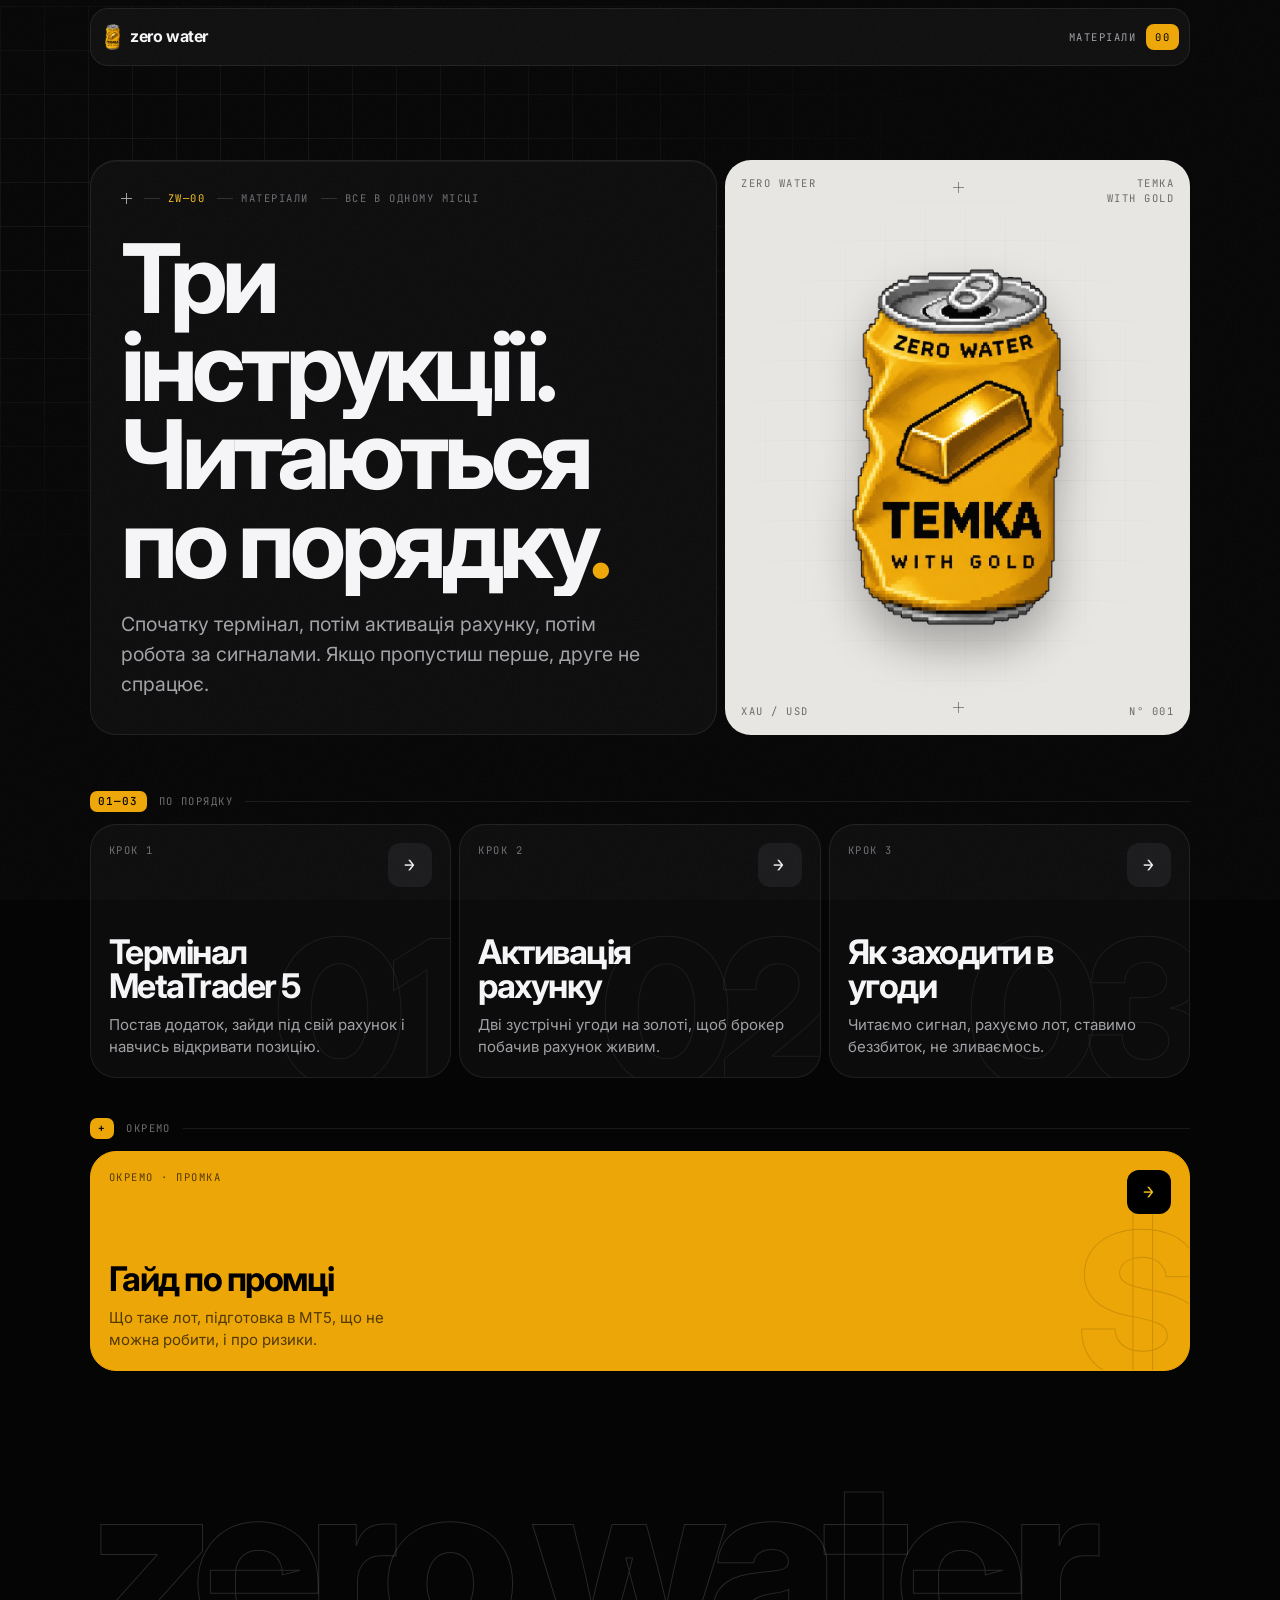
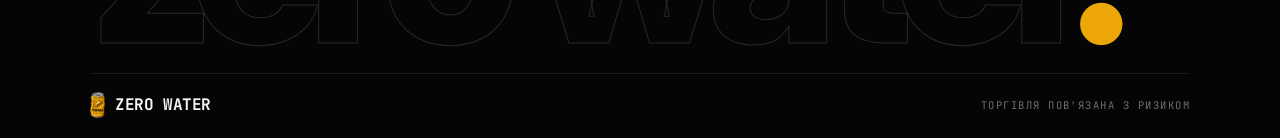
==== commit 9980a406: "Zero Water v3: тренди 2026 і банка-гід - бенто-картки, мікротекст, сітка й зерно на фоні, великі циф" ====
--- a/index.html
+++ b/index.html
@@ -3,7 +3,7 @@
 <head>
 <meta charset="utf-8">
 <meta name="viewport" content="width=device-width, initial-scale=1, viewport-fit=cover">
-<meta name="theme-color" content="#000000">
+<meta name="theme-color" content="#050505">
 <meta name="color-scheme" content="dark">
 <title>Матеріали · Zero Water</title>
 <meta name="description" content="Три інструкції по порядку: термінал MT5, активація рахунку, як заходити в угоди. І окремо гайд по промці.">
@@ -19,40 +19,48 @@
 <link rel="apple-touch-icon" href="apple-touch-icon.png">
 <link rel="preconnect" href="https://fonts.googleapis.com">
 <link rel="preconnect" href="https://fonts.gstatic.com" crossorigin>
-<link rel="stylesheet" href="https://fonts.googleapis.com/css2?family=Inter:opsz,wght@14..32,250..700&display=swap">
-<link rel="stylesheet" href="assets/zw.css?v=4">
+<link rel="stylesheet" href="https://fonts.googleapis.com/css2?family=Inter:opsz,wght@14..32,300..800&family=JetBrains+Mono:wght@400..600&display=swap">
+<link rel="stylesheet" href="assets/zw.css?v=5">
 <script>document.documentElement.classList.add('js')</script>
-<script src="assets/zw.js?v=4" defer></script>
+<script src="assets/zw.js?v=5" defer></script>
 </head>
 <body>
 <div class="prog" aria-hidden="true"><i></i></div>
-<header class="nav"><div class="wrap">
-  <a class="brand" href="./" aria-label="Zero Water, усі матеріали"><img src="assets/can-icon.png" alt="" width="14" height="24"><b>zero water</b></a>
-  <span class="where">Матеріали</span>
-</div></header>
+<header class="nav"><div class="wrap"><div class="bar">
+  <a class="brand" href="./" aria-label="Zero Water, усі матеріали"><img src="assets/can-icon.png" alt="" width="15" height="26"><b>zero water</b></a>
+  <span class="m">матеріали<em>00</em></span>
+</div></div></header>
 <main>
-<section class="hero wrap">
-  <img class="mark" src="assets/can.webp" width="515" height="858" alt="Банка zero water, TEMKA with gold">
-  <span class="label">Все в одному місці</span>
-  <h1>Три інструкції. Читаються по порядку<span class="y">.</span></h1>
-  <p class="lead">Спочатку термінал, потім активація рахунку, потім робота за сигналами. Якщо пропустиш перше, друге не спрацює.</p>
-</section>
-<section class="sec wrap" style="padding-top:56px">
-  <span class="n rv">По порядку</span>
-  <ol class="rows rv">
-    <li><a href="terminal/"><span class="k">01</span><span><b>Термінал MetaTrader 5</b><span class="d">Постав додаток, зайди під свій рахунок і навчись відкривати позицію.</span></span><span class="go">→</span></a></li>
-    <li><a href="activation/"><span class="k">02</span><span><b>Активація рахунку</b><span class="d">Дві зустрічні угоди на золоті, щоб брокер побачив рахунок живим.</span></span><span class="go">→</span></a></li>
-    <li><a href="guide/"><span class="k">03</span><span><b>Як заходити в угоди</b><span class="d">Читаємо сигнал, рахуємо лот, ставимо беззбиток, не зливаємось.</span></span><span class="go">→</span></a></li>
-  </ol>
-  <span class="n rv gap">Окремо</span>
-  <ul class="rows rv">
-    <li><a href="promo/"><span class="k">—</span><span><b>Гайд по промці</b><span class="d">Що таке лот, підготовка в MT5, що не можна робити, і про ризики.</span></span><span class="go">→</span></a></li>
-  </ul>
-</section>
+<section class="hero"><div class="wrap">
+  <div class="home-hero">
+    <div class="card main">
+      <div class="micro m fx"><span class="cross" aria-hidden="true"></span><span class="hot">ZW—00</span><span>матеріали</span><span>все в одному місці</span></div>
+      <h1><span class="ln"><span>Три інструкції.</span></span><span class="ln"><span>Читаються</span></span><span class="ln"><span>по порядку<span class="y">.</span></span></span></h1>
+      <p class="lead fx">Спочатку термінал, потім активація рахунку, потім робота за сигналами. Якщо пропустиш перше, друге не спрацює.</p>
+    </div>
+    <div class="show fx" aria-hidden="true">
+      <span class="m tl-m">Zero Water</span><span class="m tr-m">Temka<br>with gold</span><span class="m bl-m">XAU / USD</span><span class="m br-m">N° 001</span>
+      <span class="cross c1"></span><span class="cross c2"></span>
+      <img src="assets/can.webp" width="515" height="858" alt="" fetchpriority="high">
+    </div>
+  </div>
+</div></section>
+<section class="sec home" style="padding-top:8px"><div class="wrap">
+  <div class="sh-row m rv"><b>01—03</b><span>по порядку</span></div>
+  <div class="tiles three">
+    <a class="tile rv" style="--d:0" href="terminal/"><div class="top m"><span>крок 1</span><span class="ar">→</span></div><em class="big" aria-hidden="true">01</em><b>Термінал MetaTrader 5</b><span class="d">Постав додаток, зайди під свій рахунок і навчись відкривати позицію.</span></a>
+    <a class="tile rv" style="--d:1" href="activation/"><div class="top m"><span>крок 2</span><span class="ar">→</span></div><em class="big" aria-hidden="true">02</em><b>Активація рахунку</b><span class="d">Дві зустрічні угоди на золоті, щоб брокер побачив рахунок живим.</span></a>
+    <a class="tile rv" style="--d:2" href="guide/"><div class="top m"><span>крок 3</span><span class="ar">→</span></div><em class="big" aria-hidden="true">03</em><b>Як заходити в угоди</b><span class="d">Читаємо сигнал, рахуємо лот, ставимо беззбиток, не зливаємось.</span></a>
+  </div>
+  <div class="sh-row m rv"><b>+</b><span>окремо</span></div>
+  <div class="tiles">
+    <a class="tile rv hot" style="--d:0" href="promo/"><div class="top m"><span>окремо · промка</span><span class="ar">→</span></div><em class="big" aria-hidden="true">$</em><b>Гайд по промці</b><span class="d">Що таке лот, підготовка в MT5, що не можна робити, і про ризики.</span></a>
+  </div>
+</div></section>
 </main>
 <footer class="foot"><div class="wrap">
-  <a class="brand" href="./"><img src="assets/can-icon.png" alt="" width="12" height="20"><b>zero water</b></a>
-  <small>Торгівля пов'язана з ризиком.</small>
+  <span class="word" aria-hidden="true">zero water<i>.</i></span>
+  <div class="row m"><a class="brand" href="./"><img src="assets/can-icon.png" alt="" width="12" height="20"><b>zero water</b></a><span>Торгівля пов'язана з ризиком</span></div>
 </div></footer>
 </body>
 </html>
--- a/assets/zw.css
+++ b/assets/zw.css
@@ -1,213 +1,340 @@
-/* zero water · мінімальний стиль усіх сторінок */
+/* zero water · v3 · тренди 2026: бенто, мікротекст, зерно, банка-гід */
 :root{
-  --bg:#000;--ink:#f5f5f7;--soft:#a1a1a6;--mute:#6e6e73;
-  --line:rgba(255,255,255,.10);--line2:rgba(255,255,255,.18);
-  --y:#eda607;--y2:#f9c21f;--red:#ff453a;--green:#30d158;--orange:#ff9f0a;
-  --pad:24px;--col:700px;
+  --bg:#050505;--c1:#0c0c0d;--c2:#121214;--c3:#1a1a1d;--paper:#e7e6e3;
+  --ink:#f5f5f7;--soft:#a1a1a6;--mute:#6e6e73;
+  --line:rgba(255,255,255,.08);--line2:rgba(255,255,255,.14);
+  --y:#eda607;--y2:#f9c21f;--yd:rgba(237,166,7,.10);--yl:rgba(237,166,7,.35);
+  --red:#ff453a;--green:#30d158;--orange:#ff9f0a;
+  --r:26px;--r2:18px;--pad:16px;--max:1180px;
   --f:"Inter",-apple-system,BlinkMacSystemFont,"SF Pro Text","Segoe UI",Roboto,Arial,sans-serif;
-  --ease:cubic-bezier(.2,.7,.2,1);
+  --m:"JetBrains Mono",ui-monospace,SFMono-Regular,Menlo,Consolas,monospace;
+  --ease:cubic-bezier(.16,1,.3,1);
   color-scheme:dark;
 }
-@media (min-width:768px){:root{--pad:40px}}
+@media (min-width:768px){:root{--pad:28px}}
+@media (min-width:1200px){:root{--pad:40px}}
 
 *,*::before,*::after{box-sizing:border-box;margin:0;padding:0}
-html{background:#000;-webkit-text-size-adjust:100%;text-size-adjust:100%;scroll-padding-top:72px}
-body{background:var(--bg);color:var(--ink);font-family:var(--f);font-size:17px;line-height:1.6;font-optical-sizing:auto;-webkit-font-smoothing:antialiased;-moz-osx-font-smoothing:grayscale;overflow-x:hidden;-webkit-tap-highlight-color:transparent}
+html{background:var(--bg);-webkit-text-size-adjust:100%;text-size-adjust:100%;scroll-padding-top:80px}
+body{background:var(--bg);color:var(--ink);font-family:var(--f);font-size:16.5px;line-height:1.6;font-optical-sizing:auto;-webkit-font-smoothing:antialiased;-moz-osx-font-smoothing:grayscale;overflow-x:hidden;-webkit-tap-highlight-color:transparent}
+body::after{content:"";position:fixed;inset:0;z-index:95;pointer-events:none;opacity:.06;background-image:url("data:image/svg+xml;utf8,<svg xmlns='http://www.w3.org/2000/svg' width='180' height='180'><filter id='n'><feTurbulence type='fractalNoise' baseFrequency='.85' numOctaves='2' stitchTiles='stitch'/><feColorMatrix values='0 0 0 0 1 0 0 0 0 1 0 0 0 0 1 0 0 0 .6 0'/></filter><rect width='100%' height='100%' filter='url(%23n)'/></svg>")}
 img,video{display:block;max-width:100%}
 a{color:inherit}
 b,strong{font-weight:600;color:var(--ink)}
 ::selection{background:var(--y);color:#000}
-:focus-visible{outline:2px solid var(--y2);outline-offset:3px;border-radius:4px}
-.wrap{width:100%;max-width:calc(var(--col) + var(--pad)*2);margin:0 auto;padding:0 var(--pad)}
+:focus-visible{outline:2px solid var(--y2);outline-offset:3px;border-radius:6px}
+.wrap{width:100%;max-width:var(--max);margin:0 auto;padding-left:var(--pad);padding-right:var(--pad)}
 .y{color:var(--y)}
-
-/* тонкий прогрес зверху */
-.prog{position:fixed;left:0;right:0;top:0;height:2px;z-index:80;pointer-events:none}
+.m{font-family:var(--m);font-size:10.5px;letter-spacing:.14em;text-transform:uppercase;line-height:1.4}
+
+/* прогрес */
+.prog{position:fixed;left:0;right:0;top:0;height:2px;z-index:90;pointer-events:none}
 .prog i{display:block;height:100%;background:var(--y);transform-origin:0 50%;transform:scaleX(0)}
 
 /* шапка */
-.nav{position:sticky;top:0;z-index:60;padding-top:env(safe-area-inset-top,0px);background:rgba(0,0,0,.8);-webkit-backdrop-filter:blur(16px);backdrop-filter:blur(16px);border-bottom:1px solid var(--line)}
-.nav .wrap{display:flex;align-items:center;justify-content:space-between;gap:16px;height:56px}
+.nav{position:sticky;top:0;z-index:60;padding-top:env(safe-area-inset-top,0px)}
+.nav .bar{display:flex;align-items:center;justify-content:space-between;gap:14px;height:58px;margin-top:8px;padding:0 10px 0 14px;border-radius:18px;background:rgba(18,18,20,.72);-webkit-backdrop-filter:saturate(1.6) blur(18px);backdrop-filter:saturate(1.6) blur(18px);border:1px solid var(--line)}
 .brand{display:inline-flex;align-items:center;gap:10px;text-decoration:none}
-.brand img{height:24px;width:auto}
-.brand b{font-size:16px;font-weight:650;letter-spacing:-.02em}
-.where{font-size:13px;color:var(--mute);white-space:nowrap}
+.brand img{height:26px;width:auto}
+.brand b{font-size:16px;font-weight:700;letter-spacing:-.03em}
+.nav .m{color:var(--soft);display:flex;align-items:center;gap:10px}
+.nav .m em{font-style:normal;color:#000;background:var(--y);border-radius:8px;padding:6px 9px}
 
 /* перший екран */
-.hero{padding-top:64px;padding-bottom:24px}
-.label{display:block;font-size:13px;font-weight:500;letter-spacing:.01em;color:var(--mute)}
-.label.hot{color:var(--y2)}
-h1{margin-top:14px;font-weight:650;font-size:clamp(40px,10.4vw,68px);line-height:1.02;letter-spacing:-.04em}
-.lead{margin-top:22px;color:var(--soft);font-size:18px;line-height:1.55}
+.hero{position:relative;isolation:isolate;padding-top:40px;padding-bottom:8px}
+.hero::before{content:"";position:absolute;inset:-60px 0 0;z-index:-1;pointer-events:none;background-image:linear-gradient(rgba(255,255,255,.055) 1px,transparent 1px),linear-gradient(90deg,rgba(255,255,255,.055) 1px,transparent 1px);background-size:44px 44px;-webkit-mask-image:radial-gradient(80% 70% at 20% 30%,#000 20%,transparent 75%);mask-image:radial-gradient(80% 70% at 20% 30%,#000 20%,transparent 75%)}
+.micro{display:flex;align-items:center;gap:12px;color:var(--mute);flex-wrap:wrap}
+.micro span{display:inline-flex;align-items:center;gap:8px}
+.micro span+span::before{content:"";width:16px;height:1px;background:var(--line2)}
+.micro .hot{color:var(--y2)}
+.cross{position:relative;display:inline-block;width:11px;height:11px;flex:none}
+.cross::before,.cross::after{content:"";position:absolute;background:var(--soft)}
+.cross::before{left:5px;top:0;width:1px;height:11px}.cross::after{top:5px;left:0;height:1px;width:11px}
+h1{margin-top:22px;font-weight:720;font-size:clamp(46px,12.6vw,118px);line-height:.92;letter-spacing:-.055em}
+.ln{display:block;overflow:hidden;padding:0 .04em .09em 0;margin-bottom:-.09em}
+.ln>span{display:block}
+.lead{margin-top:22px;max-width:640px;color:var(--soft);font-size:17.5px;line-height:1.55}
 .lead b{color:var(--ink)}
-.lead+.lead{margin-top:12px}
-@media (min-width:768px){.hero{padding-top:120px;padding-bottom:40px}.lead{font-size:20px}}
-.mark{height:132px;width:auto;margin-bottom:34px}
-@media (min-width:768px){.mark{height:168px}}
+.lead+.lead{margin-top:10px}
+@media (min-width:768px){.hero{padding-top:84px}.lead{font-size:19.5px}}
+
+/* бенто з цифрами */
+.facts{display:grid;grid-template-columns:repeat(2,minmax(0,1fr));gap:8px;margin-top:34px}
+@media (min-width:900px){.facts{grid-template-columns:repeat(var(--n,3),minmax(0,1fr))}}
+.fact{position:relative;display:flex;flex-direction:column;justify-content:space-between;gap:26px;min-height:150px;padding:16px 16px 18px;border-radius:var(--r2);background:var(--c1);border:1px solid var(--line);overflow:hidden}
+.fact .m{color:var(--mute)}
+.fact b{display:block;font-size:clamp(40px,11vw,64px);font-weight:700;letter-spacing:-.055em;line-height:.9;font-variant-numeric:tabular-nums}
+.fact b small{font-size:.34em;font-weight:600;letter-spacing:-.02em;color:var(--soft);margin-left:5px}
+.fact span.c{display:block;margin-top:10px;font-size:13.5px;line-height:1.4;color:var(--soft)}
+.fact.hot{background:var(--y);border-color:var(--y);color:#000}
+.fact.hot .m,.fact.hot span.c,.fact.hot b small{color:rgba(0,0,0,.62)}
+.fact.paper{background:var(--paper);border-color:var(--paper);color:#0a0a0a}
+.fact.paper .m,.fact.paper span.c,.fact.paper b small{color:rgba(0,0,0,.55)}
+.fact.wide{grid-column:span 2}
+@media (min-width:900px){.fact.wide{grid-column:auto}}
 
 /* секції */
-.sec{padding-top:64px}
-.sec>.n{display:block;font-size:13px;color:var(--mute);font-variant-numeric:tabular-nums}
-h2{margin-top:10px;font-weight:640;font-size:clamp(28px,6.6vw,42px);line-height:1.08;letter-spacing:-.035em}
-h3{font-size:18px;font-weight:600;letter-spacing:-.015em;line-height:1.35}
-.sec>p,.sec>.p{margin-top:16px;color:var(--soft)}
-.sec>p b,.sec>p strong{color:var(--ink)}
-.sec>h3{margin-top:44px}
-.sec>h2+p{margin-top:14px}
-@media (min-width:768px){.sec{padding-top:112px}}
-
-/* кроки: просто список з лініями */
-.steps{list-style:none;margin-top:28px;border-bottom:1px solid var(--line)}
-.steps li{display:grid;grid-template-columns:34px minmax(0,1fr);gap:12px;padding:18px 0;border-top:1px solid var(--line)}
-.steps .k{font-size:15px;color:var(--mute);font-variant-numeric:tabular-nums;padding-top:1px}
-.steps p{color:var(--soft);font-size:16px;margin-top:3px}
-.steps h3+p{margin-top:3px}
-.steps li>div>p:first-child{margin-top:0;color:#d4d4d8}
+.sec{padding-top:72px}
+.sh-row{display:flex;align-items:center;gap:12px;color:var(--mute)}
+.sh-row b{font-family:var(--m);font-size:11px;font-weight:500;letter-spacing:.1em;color:#000;background:var(--y);border-radius:7px;padding:5px 8px;line-height:1}
+.sh-row::after{content:"";flex:1;height:1px;background:var(--line)}
+h2{margin-top:18px;font-weight:700;font-size:clamp(32px,8.4vw,64px);line-height:.98;letter-spacing:-.05em}
+.sec-h>p{margin-top:14px;max-width:560px;color:var(--soft)}
+.sec-b{margin-top:26px}
+.sec-b>p{margin-top:16px;max-width:680px;color:var(--soft)}
+.sec-b>p:first-child{margin-top:0}
+.sec-b>p b,.sec-b>p strong{color:var(--ink)}
+.sec-b>h3{margin-top:40px}
+h3{font-size:18px;font-weight:650;letter-spacing:-.02em;line-height:1.3}
+@media (min-width:1000px){
+  .sec{padding-top:128px}
+  .split{display:grid;grid-template-columns:minmax(0,5fr) minmax(0,7fr);gap:64px;align-items:start}
+  .split>.sec-h{position:sticky;top:104px}
+  .split>.sec-b{margin-top:0}
+}
+
+/* картка-група */
+.card{border-radius:var(--r);background:var(--c1);border:1px solid var(--line);box-shadow:inset 0 1px 0 rgba(255,255,255,.04)}
+.card+.card,.card+.note,.note+.card{margin-top:10px}
+.card-h{display:flex;justify-content:space-between;align-items:center;gap:12px;padding:14px 18px;border-bottom:1px solid var(--line);color:var(--mute)}
+
+/* кроки */
+.steps{list-style:none}
+.steps li{display:grid;grid-template-columns:38px minmax(0,1fr);gap:14px;padding:18px}
+.steps li+li{border-top:1px solid var(--line)}
+.steps .k{width:38px;height:38px;border-radius:11px;background:var(--c3);display:grid;place-items:center;font-family:var(--m);font-size:12px;color:var(--y2)}
+.steps h3{padding-top:8px}
+.steps p{margin-top:4px;color:var(--soft);font-size:15.5px;line-height:1.55}
+.steps li>div>p:first-child{margin-top:8px;color:#d6d6da}
 .steps p b{color:var(--ink)}
 
-/* примітки: підпис + текст, без рамок */
-.aside{margin-top:28px}
-.aside .label{margin-bottom:6px}
-.aside p{color:#d4d4d8;font-size:16px}
-.aside p+p{margin-top:10px}
-.aside b,.aside strong{color:#fff}
-.aside.big p{font-size:20px;font-weight:600;letter-spacing:-.02em;line-height:1.35;color:#fff}
-
-.quote{margin-top:40px;font-size:clamp(24px,5.4vw,34px);font-weight:620;letter-spacing:-.03em;line-height:1.2;color:var(--ink)}
-
-/* визначення: ключ — значення */
-.dl{margin-top:28px;border-bottom:1px solid var(--line)}
-.dl>div{display:grid;grid-template-columns:110px minmax(0,1fr);gap:16px;padding:15px 0;border-top:1px solid var(--line)}
-.dl dt,.dl .dt{color:var(--mute);font-size:15px}
-.dl dd,.dl .dd{color:#e6e6ea;font-size:16px}
-.dl dd.big{font-size:20px;font-weight:600;color:var(--ink);letter-spacing:-.02em}
-.dl dd.sl{color:var(--red)}
-@media (min-width:768px){.dl>div{grid-template-columns:160px minmax(0,1fr)}}
-
-/* великі цифри */
-.nums{display:grid;grid-template-columns:repeat(var(--c,2),minmax(0,1fr));margin-top:32px;border-top:1px solid var(--line);border-bottom:1px solid var(--line)}
-.nums>div{padding:22px 0 20px}
-.nums>div+div{padding-left:20px;border-left:1px solid var(--line)}
-.nums .big{display:block;font-size:clamp(52px,15vw,84px);font-weight:300;letter-spacing:-.05em;line-height:.95;font-variant-numeric:tabular-nums}
-.nums .big small{font-size:.3em;font-weight:500;letter-spacing:-.01em;color:var(--soft);margin-left:6px}
-.nums .cap{display:block;margin-top:12px;font-size:14px;color:var(--soft);line-height:1.4}
-.nums.four{--c:2}
-.nums.four>div:nth-child(3),.nums.four>div:nth-child(4){border-top:1px solid var(--line)}
-.nums.four>div:nth-child(3){padding-left:0;border-left:0}
-.muted{margin-top:14px;font-size:14px;color:var(--mute)}
-
-/* таймінг */
-.time{display:flex;align-items:baseline;gap:14px;margin-top:32px}
-.time b{font-size:clamp(64px,19vw,112px);font-weight:250;letter-spacing:-.05em;line-height:.9;font-variant-numeric:tabular-nums}
-.time span{font-size:14px;color:var(--soft)}
-.tl{list-style:none;margin-top:28px;border-bottom:1px solid var(--line)}
-.tl li{display:grid;grid-template-columns:104px minmax(0,1fr);gap:14px;padding:18px 0;border-top:1px solid var(--line)}
-.tl .t{font-size:14px;color:var(--mute);font-variant-numeric:tabular-nums;padding-top:2px}
-.tl p{color:var(--soft);font-size:16px;margin-top:3px}
-@media (max-width:420px){.tl li{grid-template-columns:1fr;gap:4px}}
-
-/* таблиця */
-.tbl{width:100%;margin-top:28px;border-collapse:collapse;font-variant-numeric:tabular-nums}
-.tbl th{text-align:left;font-size:13px;font-weight:500;color:var(--mute);padding:0 0 12px}
-.tbl th:last-child,.tbl td:last-child{text-align:right}
-.tbl td{padding:14px 0;border-top:1px solid var(--line);font-size:16px;color:#e6e6ea}
-.tbl tr:last-child td{border-bottom:1px solid var(--line)}
-
-/* ризик */
-.risk{list-style:none;margin-top:28px;border-bottom:1px solid var(--line)}
-.risk li{display:grid;grid-template-columns:14px 110px minmax(0,1fr);gap:10px;align-items:baseline;padding:16px 0;border-top:1px solid var(--line)}
-.risk i{width:8px;height:8px;border-radius:50%;background:var(--c)}
-.risk b{font-size:17px}
-.risk span{color:var(--soft);font-size:16px}
-
-/* кнопки й посилання */
-.btn{display:inline-flex;align-items:center;gap:12px;height:54px;padding:0 24px;border-radius:14px;background:var(--y);color:#000;text-decoration:none;font-weight:600;font-size:16px;letter-spacing:-.01em;transition:background .25s,transform .25s}
-.btn i{font-style:normal;transition:transform .3s var(--ease)}
-.btn:active{transform:scale(.98)}
-@media (hover:hover){.btn:hover{background:var(--y2)}.btn:hover i{transform:translateX(3px)}}
-.btn.line{background:transparent;color:var(--ink);border:1px solid var(--line2);height:48px;padding:0 18px;font-size:15px}
-@media (hover:hover){.btn.line:hover{background:transparent;border-color:var(--ink)}}
-.handle{display:block;margin-top:12px;font-size:14px;color:var(--mute)}
+/* примітка */
+.note{margin-top:10px;padding:16px 18px 17px;border-radius:var(--r2);background:var(--c1);border:1px solid var(--line)}
+.note .m{display:inline-flex;align-items:center;gap:8px;color:var(--soft)}
+.note .m::before{content:"";width:7px;height:7px;border-radius:2px;background:var(--soft)}
+.note p{margin-top:8px;color:#d6d6da;font-size:15.5px}
+.note p+p{margin-top:8px}
+.note b,.note strong{color:#fff}
+.note.hot{background:var(--yd);border-color:var(--yl)}
+.note.hot .m{color:var(--y2)}
+.note.hot .m::before{background:var(--y)}
+.note.hot p{color:#f4ead3}
+.note.big p{font-size:18px;font-weight:600;color:#fff;letter-spacing:-.015em;line-height:1.4}
+
+.quote{margin-top:34px;font-size:clamp(26px,6.4vw,46px);font-weight:700;letter-spacing:-.045em;line-height:1.05;color:var(--ink);max-width:880px}
+.sec-b>p.quote{font-size:clamp(26px,6.4vw,46px);color:var(--ink)}
+.quote .y{color:var(--y)}
+
+/* кнопки */
+.btn{display:inline-flex;align-items:center;gap:16px;height:58px;padding:0 8px 0 22px;border-radius:16px;background:var(--y);color:#000;text-decoration:none;font-weight:650;font-size:16px;letter-spacing:-.01em;transition:background .25s,transform .3s var(--ease)}
+.btn .ar{width:42px;height:42px;border-radius:11px;background:#000;display:grid;place-items:center;color:var(--y2);font-size:17px;transition:transform .4s var(--ease)}
+.btn:active{transform:scale(.97)}
+@media (hover:hover){.btn:hover{background:var(--y2)}.btn:hover .ar{transform:translateX(3px)}}
+.btn.ghost{background:var(--c2);color:var(--ink);border:1px solid var(--line2)}
+.btn.ghost .ar{background:var(--c3);color:var(--ink)}
+@media (hover:hover){.btn.ghost:hover{background:var(--c3)}}
+.handle{display:block;margin-top:12px;font-family:var(--m);font-size:12px;letter-spacing:.06em;color:var(--mute)}
 .inl{color:var(--y2);text-decoration:underline;text-decoration-thickness:1px;text-underline-offset:3px;text-decoration-color:rgba(249,194,31,.4)}
 .inl:hover{text-decoration-color:var(--y2)}
 
-/* рядки-посилання: зміст, далі, завантаження */
-.rows{list-style:none;margin-top:28px;border-bottom:1px solid var(--line)}
-.rows a{display:grid;grid-template-columns:34px minmax(0,1fr) auto;gap:12px;align-items:baseline;padding:22px 0;border-top:1px solid var(--line);text-decoration:none;transition:opacity .25s}
-.rows .k{font-size:15px;color:var(--mute);font-variant-numeric:tabular-nums}
-.rows b{display:block;font-size:clamp(21px,5.2vw,26px);font-weight:620;letter-spacing:-.025em;line-height:1.2}
-.rows .d{display:block;margin-top:6px;font-size:15.5px;color:var(--soft);line-height:1.5}
-.rows .go{font-size:20px;color:var(--mute);transition:transform .3s var(--ease),color .25s}
-.rows a:active{opacity:.6}
-@media (hover:hover){.rows a:hover .go{color:var(--y);transform:translateX(4px)}.rows a:hover b{color:#fff}}
-.rows.plain a{grid-template-columns:minmax(0,1fr) auto}
+/* картки-посилання (головна, завантаження, далі) */
+.tile{position:relative;display:flex;flex-direction:column;min-height:220px;padding:18px;border-radius:var(--r);background:var(--c1);border:1px solid var(--line);text-decoration:none;overflow:hidden;isolation:isolate;transition:border-color .35s,background .35s,transform .5s var(--ease)}
+.tile .top{display:flex;justify-content:space-between;align-items:flex-start;gap:12px;color:var(--mute)}
+.tile .ar{flex:none;width:44px;height:44px;border-radius:12px;background:var(--c3);display:grid;place-items:center;font-size:18px;color:var(--ink);transition:transform .45s var(--ease),background .3s,color .3s}
+.tile .big{position:absolute;right:-4px;bottom:-34px;z-index:-1;font-size:200px;font-weight:800;letter-spacing:-.08em;line-height:1;color:transparent;-webkit-text-stroke:1px rgba(255,255,255,.07);font-style:normal}
+.tile b{display:block;margin-top:auto;padding-top:48px;font-size:clamp(26px,6.8vw,34px);font-weight:700;letter-spacing:-.045em;line-height:1.02;max-width:12ch}
+.tile .d{display:block;margin-top:10px;max-width:34ch;color:var(--soft);font-size:15px;line-height:1.5}
+.tile:active{transform:scale(.985)}
+@media (hover:hover){.tile:hover{border-color:var(--yl);background:var(--c2);transform:translateY(-3px)}.tile:hover .ar{background:var(--y);color:#000;transform:rotate(-45deg)}}
+.tile.hot{background:var(--y);border-color:var(--y);color:#000}
+.tile.hot .top,.tile.hot .d{color:rgba(0,0,0,.66)}
+.tile.hot .ar{background:#000;color:var(--y2)}
+.tile.hot .big{-webkit-text-stroke:1px rgba(0,0,0,.14)}
+@media (hover:hover){.tile.hot:hover{background:var(--y2);border-color:var(--y2)}.tile.hot:hover .ar{background:#000;color:var(--y2)}}
+.tiles{display:grid;gap:8px}
+@media (min-width:900px){.tiles.three{grid-template-columns:repeat(3,minmax(0,1fr))}}
+.stores{display:grid;grid-template-columns:repeat(2,minmax(0,1fr));gap:8px;margin-top:30px;max-width:560px}
+.stores .tile{min-height:132px}
+.stores .tile b{padding-top:26px;font-size:28px}
+.stores .tile .ar{transform:rotate(-45deg)}
 
 /* відео */
-.vid{margin:32px 0 0;max-width:330px}
-.vid video{width:100%;height:auto;border-radius:20px;border:1px solid var(--line);background:#0a0a0a}
-.vid figcaption,.shot figcaption{margin-top:12px;font-size:14px;color:var(--mute);line-height:1.45}
-
-/* скріни: свайп на телефоні, сітка на компі */
-.shots{display:grid;grid-auto-flow:column;grid-auto-columns:72%;gap:12px;overflow-x:auto;scroll-snap-type:x mandatory;overscroll-behavior-x:contain;margin:28px calc(var(--pad)*-1) 0;padding:0 var(--pad);scroll-padding:0 var(--pad);scrollbar-width:none}
+.vid{margin-top:10px;max-width:420px}
+.vid .in{padding:10px}
+.vid video{width:100%;height:auto;border-radius:16px;background:#000}
+.vid .card-h{padding:12px 16px}
+
+/* скріни: свайп + лінія прогресу */
+.shots{display:grid;grid-auto-flow:column;grid-auto-columns:74%;gap:8px;overflow-x:auto;scroll-snap-type:x mandatory;overscroll-behavior-x:contain;margin:10px calc(var(--pad)*-1) 0;padding:0 var(--pad);scroll-padding:0 var(--pad);scrollbar-width:none}
 .shots::-webkit-scrollbar{display:none}
-.shot{margin:0;scroll-snap-align:start}
-.shot img{width:100%;height:auto;border-radius:16px;border:1px solid var(--line);background:#0a0a0a}
-.shots.one{grid-auto-flow:row;grid-template-columns:minmax(0,300px);overflow:visible;margin:28px 0 0;padding:0}
-@media (min-width:768px){.shots{grid-auto-flow:row;grid-template-columns:repeat(var(--cols,3),minmax(0,1fr));overflow:visible;margin:28px 0 0;padding:0}}
-
-/* кроки з великими скрінами (промка) */
-.flow{margin-top:28px}
-.fstep{margin-top:28px}
-.fstep:first-child{margin-top:0}
-.fstep .k{display:block;font-size:13px;color:var(--mute);font-variant-numeric:tabular-nums}
-.fstep img{margin-top:10px;width:100%;height:auto;border-radius:14px;border:1px solid var(--line);background:#0a0a0a}
-.fstep p{margin-top:12px;color:var(--soft);font-size:16px}
-.pairs{display:grid;grid-template-columns:repeat(2,minmax(0,1fr));gap:12px;margin-top:22px;max-width:520px}
-.pairs img{width:100%;height:auto;border-radius:14px;border:1px solid var(--line);background:#0a0a0a}
-.bul{list-style:none;margin-top:18px}
-.bul li{position:relative;padding-left:18px;margin-top:10px;color:#d4d4d8;font-size:16px}
-.bul li::before{content:"";position:absolute;left:0;top:.72em;width:6px;height:1px;background:var(--soft)}
+.shot{margin:0;scroll-snap-align:start;padding:10px;border-radius:var(--r);background:var(--c1);border:1px solid var(--line)}
+.shot img{width:100%;height:auto;border-radius:16px;background:#000}
+.shot figcaption{display:flex;gap:10px;padding:12px 4px 2px;font-size:13.5px;line-height:1.45;color:var(--soft)}
+.shot figcaption .m{flex:none;color:var(--y2);padding-top:2px}
+.shots.one{grid-auto-flow:row;grid-template-columns:minmax(0,340px);overflow:visible;margin:10px 0 0;padding:0}
+.track{position:relative;height:2px;margin-top:14px;border-radius:2px;background:var(--line2);overflow:hidden;max-width:220px}
+.track i{position:absolute;left:0;top:0;bottom:0;width:30%;border-radius:2px;background:var(--y)}
+@media (min-width:768px){.shots{grid-auto-flow:row;grid-template-columns:repeat(var(--cols,3),minmax(0,1fr));overflow:visible;margin:10px 0 0;padding:0}.track{display:none}}
+
+/* великі цифри активації */
+.lots{display:grid;grid-template-columns:repeat(2,minmax(0,1fr));gap:8px}
+.lots .fact{min-height:178px}
+.range{margin-top:10px;padding:16px 18px}
+.range .bar{position:relative;height:6px;border-radius:6px;background:var(--c3);overflow:hidden}
+.range .bar i{position:absolute;inset:0;border-radius:6px;background:linear-gradient(90deg,var(--y),var(--y2));transform-origin:0 50%;transition:transform 1.4s var(--ease) .2s}
+.js .range:not(.in) .bar i{transform:scaleX(0)}
+.range .ends{display:flex;justify-content:space-between;margin-top:10px;color:var(--soft)}
+
+/* таймер */
+.timer{padding:22px 20px 20px}
+.timer .top{display:flex;justify-content:space-between;color:var(--mute)}
+.timer b{display:block;margin-top:18px;font-size:clamp(72px,22vw,140px);font-weight:300;letter-spacing:-.06em;line-height:.85;font-variant-numeric:tabular-nums}
+.timer .bar{position:relative;height:6px;margin-top:22px;border-radius:6px;background:var(--c3);overflow:hidden}
+.timer .bar i{position:absolute;inset:0;border-radius:6px;background:var(--y);transform-origin:0 50%;transition:transform 3s cubic-bezier(.45,0,.2,1) .2s}
+.js .timer:not(.in) .bar i{transform:scaleX(0)}
+.tl{list-style:none}
+.tl li{display:grid;grid-template-columns:96px minmax(0,1fr);gap:14px;padding:18px}
+.tl li+li{border-top:1px solid var(--line)}
+.tl .t{color:var(--y2);padding-top:4px}
+.tl p{margin-top:4px;color:var(--soft);font-size:15.5px}
+@media (max-width:420px){.tl li{grid-template-columns:1fr;gap:6px}}
+
+/* правила */
+.rules{display:grid;gap:8px}
+@media (min-width:768px){.rules{grid-template-columns:repeat(3,minmax(0,1fr))}}
+.rules .fact{min-height:170px}
+.rules .fact b{font-size:clamp(30px,7vw,40px);letter-spacing:-.045em}
+
+/* сигнал */
+.sig{margin-top:30px;max-width:760px}
+.sig .card-h b{font-family:var(--m);font-size:11.5px;font-weight:600;letter-spacing:.08em;color:#000;background:var(--y);border-radius:8px;padding:6px 10px}
+.sig .rows>div{display:grid;grid-template-columns:86px minmax(0,1fr);gap:12px;align-items:baseline;padding:14px 18px}
+.sig .rows>div+div{border-top:1px solid var(--line)}
+.sig .rows .m{color:var(--mute)}
+.sig .v{font-size:21px;font-weight:650;letter-spacing:-.03em;font-variant-numeric:tabular-nums}
+.sig .tps{display:flex;flex-wrap:wrap;gap:6px}
+.sig .tps span{font-family:var(--m);font-size:13px;color:var(--y2);background:var(--yd);border:1px solid var(--yl);border-radius:8px;padding:5px 8px}
+.sig .sl{color:var(--red)}
+
+/* параметри */
+.params .row{display:grid;grid-template-columns:88px minmax(0,1fr);gap:14px;align-items:baseline;padding:15px 18px}
+.params .row+.row{border-top:1px solid var(--line)}
+.params .row .m{font-size:12px;color:var(--y2)}
+.params .row span{color:#d6d6da;font-size:15.5px;line-height:1.5}
+@media (min-width:768px){.params .row{grid-template-columns:140px minmax(0,1fr)}}
+
+/* таблиця */
+.tbl{width:100%;border-collapse:collapse;font-variant-numeric:tabular-nums}
+.tbl th{text-align:left;padding:14px 18px;border-bottom:1px solid var(--line);color:var(--mute);font-weight:400}
+.tbl td{padding:14px 18px;border-top:1px solid var(--line);font-size:16px;font-weight:600;letter-spacing:-.01em}
+.tbl tr:first-child td{border-top:0}
+.tbl th:last-child,.tbl td:last-child{text-align:right}
+.tbl td:last-child{font-family:var(--m);font-weight:500;font-size:14px;color:var(--y2)}
+@media (hover:hover){.tbl tbody tr{transition:background .25s}.tbl tbody tr:hover{background:var(--c2)}}
+
+/* ризик */
+.meter{display:grid;grid-template-columns:repeat(4,1fr);gap:4px;height:8px;margin-bottom:10px}
+.meter i{border-radius:3px;transform-origin:0 50%;transition:transform .9s var(--ease)}
+.meter i:nth-child(1){background:var(--green)}.meter i:nth-child(2){background:var(--y);transition-delay:.12s}.meter i:nth-child(3){background:var(--orange);transition-delay:.24s}.meter i:nth-child(4){background:var(--red);transition-delay:.36s}
+.js .meter:not(.in) i{transform:scaleX(0)}
+.risk{display:grid;grid-template-columns:repeat(2,minmax(0,1fr));gap:8px}
+.risk .fact{min-height:126px;gap:18px}
+.risk .fact b{font-size:clamp(26px,7vw,36px)}
+
+/* формула хеджу */
+.eq{display:grid;grid-template-columns:1fr auto 1fr;gap:8px;align-items:stretch;margin-top:22px}
+.eq .fact{min-height:132px}
+.eq .op{display:grid;place-items:center;font-size:22px;color:var(--mute);padding:0 2px}
+.eq .res{grid-column:1/-1}
+.eq .res b{font-size:clamp(28px,7vw,40px)}
+.up{color:var(--green)}.down{color:var(--red)}
+
+/* кроки зі скрінами (промка) */
+.flow{display:grid;gap:10px;margin-top:10px}
+.fstep{padding:10px;border-radius:var(--r);background:var(--c1);border:1px solid var(--line)}
+.fstep .card-h{padding:6px 8px 12px;border:0;color:var(--y2)}
+.fstep img{width:100%;height:auto;border-radius:16px;background:#000}
+.fstep p{margin:12px 8px 4px;color:var(--soft);font-size:15px}
+.pairs{display:grid;grid-template-columns:repeat(2,minmax(0,1fr));gap:8px;margin-top:10px;max-width:560px}
+.pairs img{width:100%;height:auto;border-radius:16px;border:1px solid var(--line);background:#000}
+.bul{list-style:none;margin-top:16px;display:grid;gap:10px}
+.bul li{position:relative;padding-left:22px;color:#d6d6da;font-size:15.5px}
+.bul li::before{content:"";position:absolute;left:0;top:.6em;width:8px;height:8px;border-radius:2px;background:var(--y)}
 .bul em{font-style:normal;color:var(--mute)}
+.kit{display:grid;grid-template-columns:repeat(2,minmax(0,1fr));gap:8px;margin-top:16px}
+.kit .fact{min-height:120px}
+.kit .fact b{font-size:28px}
 
 /* акордеон */
-.acc{margin-top:32px;border-top:1px solid var(--line);border-bottom:1px solid var(--line)}
-.acc summary{list-style:none;display:flex;justify-content:space-between;align-items:center;gap:16px;padding:20px 0;cursor:pointer;font-size:19px;font-weight:600;letter-spacing:-.02em}
+.acc{margin-top:10px;border-radius:var(--r);background:var(--c1);border:1px solid var(--line2);overflow:hidden}
+.acc summary{list-style:none;display:flex;justify-content:space-between;align-items:center;gap:14px;padding:18px;cursor:pointer;font-size:18px;font-weight:650;letter-spacing:-.02em}
 .acc summary::-webkit-details-marker{display:none}
-.acc summary i{font-style:normal;font-weight:300;font-size:26px;line-height:1;color:var(--soft);transition:transform .3s var(--ease)}
-.acc[open] summary i{transform:rotate(45deg)}
-.acc .in-acc{padding:0 0 28px}
-
-/* кінець сторінки */
+.acc summary i{flex:none;width:40px;height:40px;border-radius:11px;background:var(--c3);display:grid;place-items:center;font-style:normal;font-size:22px;font-weight:300;transition:transform .35s var(--ease),background .3s,color .3s}
+.acc[open] summary i{transform:rotate(45deg);background:var(--y);color:#000}
+.acc .in-acc{padding:0 10px 10px}
+
+/* заборони */
+.bans{display:grid;gap:8px}
+@media (min-width:900px){.bans{grid-template-columns:repeat(3,minmax(0,1fr))}.split .bans{grid-template-columns:1fr}}
+.ban{padding:18px;border-radius:var(--r2);background:var(--c1);border:1px solid var(--line)}
+.ban .l{width:40px;height:40px;border-radius:11px;background:var(--y);color:#000;display:grid;place-items:center;font-weight:800;font-size:18px}
+.ban h3{margin-top:16px;font-size:20px}
+.ban p{margin-top:6px;color:var(--soft);font-size:15px}
+
+/* кінець */
 .end{padding-top:96px}
-.end h2{margin-top:0}
-.end p{margin-top:14px;color:var(--soft)}
-.end .btn{margin-top:28px}
-.next{margin-top:56px}
-@media (min-width:768px){.end{padding-top:140px}}
-
-/* підвал */
-.foot{margin-top:96px;padding:24px 0 calc(32px + env(safe-area-inset-bottom,0px));border-top:1px solid var(--line)}
-.foot .wrap{display:flex;justify-content:space-between;align-items:center;gap:12px 24px;flex-wrap:wrap}
-.foot .brand img{height:20px}
-.foot .brand b{font-size:14px}
-.foot small{font-size:13px;color:var(--mute)}
-
-/* тиха поява */
-.js .rv{opacity:0;transform:translateY(14px);transition:opacity .8s var(--ease),transform .8s var(--ease)}
+.end-g{display:grid;gap:8px}
+@media (min-width:900px){.end-g{grid-template-columns:minmax(0,1.4fr) minmax(0,1fr)}.end{padding-top:150px}}
+.end .card.cta{padding:24px 20px 22px}
+.end .card.cta h2{margin-top:16px;font-size:clamp(32px,8vw,56px)}
+.end .card.cta p{margin-top:14px;color:var(--soft);max-width:520px}
+.end .card.cta .btn{margin-top:26px}
+
+/* підвал з великим словом */
+.foot{margin-top:96px;padding-bottom:calc(20px + env(safe-area-inset-bottom,0px));overflow:hidden}
+.foot .word{display:block;font-size:min(19vw,230px);font-weight:800;letter-spacing:-.07em;line-height:.8;color:transparent;-webkit-text-stroke:1px rgba(255,255,255,.14);white-space:nowrap;user-select:none}
+.foot .word i{font-style:normal;color:var(--y);-webkit-text-stroke:0}
+.foot .row{display:flex;justify-content:space-between;align-items:center;gap:10px 20px;flex-wrap:wrap;margin-top:22px;padding-top:18px;border-top:1px solid var(--line);color:var(--mute)}
+.has-zg .foot{padding-bottom:calc(112px + env(safe-area-inset-bottom,0px))}
+
+/* головна */
+.home-hero{display:grid;gap:8px;margin-top:10px}
+.home-hero .card.main{position:relative;padding:22px 20px 24px;overflow:hidden}
+.home-hero .card.main h1{margin-top:28px;font-size:clamp(44px,12vw,96px)}
+.home-hero .card.main .lead{max-width:520px}
+.show{position:relative;display:grid;place-items:center;min-height:380px;border-radius:var(--r);background:var(--paper);overflow:hidden;color:#0a0a0a}
+.show img{height:300px;width:auto;filter:drop-shadow(0 24px 22px rgba(0,0,0,.28))}
+.show .m{position:absolute;color:rgba(0,0,0,.55)}
+.show .tl-m{left:16px;top:16px}.show .tr-m{right:16px;top:16px;text-align:right}.show .bl-m{left:16px;bottom:16px}.show .br-m{right:16px;bottom:16px;text-align:right}
+.show .cross::before,.show .cross::after{background:rgba(0,0,0,.4)}
+.show .c1{position:absolute;left:50%;top:22px;margin-left:-5px}.show .c2{position:absolute;left:50%;bottom:22px;margin-left:-5px}
+.show::before{content:"";position:absolute;inset:0;background-image:linear-gradient(rgba(0,0,0,.06) 1px,transparent 1px),linear-gradient(90deg,rgba(0,0,0,.06) 1px,transparent 1px);background-size:40px 40px;-webkit-mask-image:radial-gradient(closest-side,#000,transparent);mask-image:radial-gradient(closest-side,#000,transparent)}
+@media (min-width:900px){.home-hero{grid-template-columns:minmax(0,1.35fr) minmax(0,1fr)}.show{min-height:100%}.show img{height:360px}.home-hero .card.main{padding:30px 30px 34px}}
+.home .sh-row{margin-top:40px;margin-bottom:12px}
+
+/* банка-гід */
+.zg{position:fixed;right:12px;bottom:calc(12px + env(safe-area-inset-bottom,0px));z-index:70;display:flex;align-items:flex-end;gap:8px;max-width:calc(100vw - 24px);pointer-events:none;transform:translateY(140%);transition:transform .7s var(--ease)}
+.zg.on{transform:none}
+.zg-b{pointer-events:auto;max-width:min(300px,calc(100vw - 104px));padding:12px 14px 13px;border-radius:18px 18px 6px 18px;background:rgba(22,22,24,.86);-webkit-backdrop-filter:saturate(1.5) blur(16px);backdrop-filter:saturate(1.5) blur(16px);border:1px solid var(--line2);box-shadow:0 18px 40px -16px rgba(0,0,0,.9);transition:opacity .35s,transform .45s var(--ease);transform-origin:100% 100%}
+.zg-b .m{color:var(--y2);display:flex;align-items:center;gap:8px}
+.zg-b .m::before{content:"";width:6px;height:6px;border-radius:50%;background:var(--y)}
+.zg-t{margin-top:6px;font-size:14px;line-height:1.45;color:#ededf0;transition:opacity .25s}
+.zg-t.swap{opacity:0}
+.zg.min .zg-b{opacity:0;transform:scale(.85) translateY(8px);pointer-events:none}
+.zg-c{pointer-events:auto;position:relative;flex:none;width:62px;height:80px;border:0;background:none;padding:0;cursor:pointer;-webkit-tap-highlight-color:transparent}
+.zg-c img{width:100%;height:100%;object-fit:contain;filter:drop-shadow(0 10px 14px rgba(0,0,0,.7))}
+.zg-c i{position:absolute;right:4px;top:2px;width:12px;height:12px;border-radius:50%;background:var(--y);border:2px solid var(--bg);opacity:0;transition:opacity .3s}
+.zg.min.new .zg-c i{opacity:1}
+
+/* поява */
+.js .rv{opacity:0;transform:translateY(22px);transition:opacity .9s var(--ease),transform 1s var(--ease);transition-delay:calc(var(--d,0) * 70ms)}
 .js .rv.in{opacity:1;transform:none}
-.js .hero>*{opacity:0;transform:translateY(10px);transition:opacity .9s var(--ease),transform .9s var(--ease)}
-.js .hero>*:nth-child(2){transition-delay:.06s}.js .hero>*:nth-child(3){transition-delay:.12s}.js .hero>*:nth-child(4){transition-delay:.18s}.js .hero>*:nth-child(5){transition-delay:.24s}
-.js.ready .hero>*{opacity:1;transform:none}
-@media (prefers-reduced-motion:reduce){*{transition:none!important}.js .rv,.js .hero>*{opacity:1!important;transform:none!important}}
-
-/* дрібні варіанти */
-.defs li{grid-template-columns:1fr}
-.defs .label{margin-bottom:4px}
-.dl.strong dt{color:var(--ink);font-weight:600}
-.dl.strong>div{grid-template-columns:128px minmax(0,1fr)}
-@media (min-width:768px){.dl.strong>div{grid-template-columns:180px minmax(0,1fr)}}
-.sigx{margin-top:44px}
-.sigx .dl{margin-top:12px}
-.js .hero>.mark{opacity:1;transform:none}
-.sec>.n+.rows{margin-top:16px}
-.sec>.n.gap{margin-top:56px}
+.js .ln>span{transform:translateY(108%);transition:transform 1.1s var(--ease)}
+.js .ln:nth-child(2)>span{transition-delay:.07s}.js .ln:nth-child(3)>span{transition-delay:.14s}.js .ln:nth-child(4)>span{transition-delay:.21s}
+.js.ready .ln>span{transform:none}
+.js .fx{opacity:0;transform:translateY(14px);transition:opacity 1s var(--ease) .3s,transform 1s var(--ease) .3s}
+.js.ready .fx{opacity:1;transform:none}
+@media (prefers-reduced-motion:reduce){*,*::before,*::after{transition:none!important;animation:none!important}.js .rv,.js .ln>span,.js .fx{opacity:1!important;transform:none!important}.js .meter i,.js .range .bar i,.js .timer .bar i{transform:none!important}}
+
+/* темний текст на жовтих і світлих картках */
+.fact.hot b,.fact.paper b,.tile.hot b,.fact.hot b span,.fact.paper b span{color:inherit}
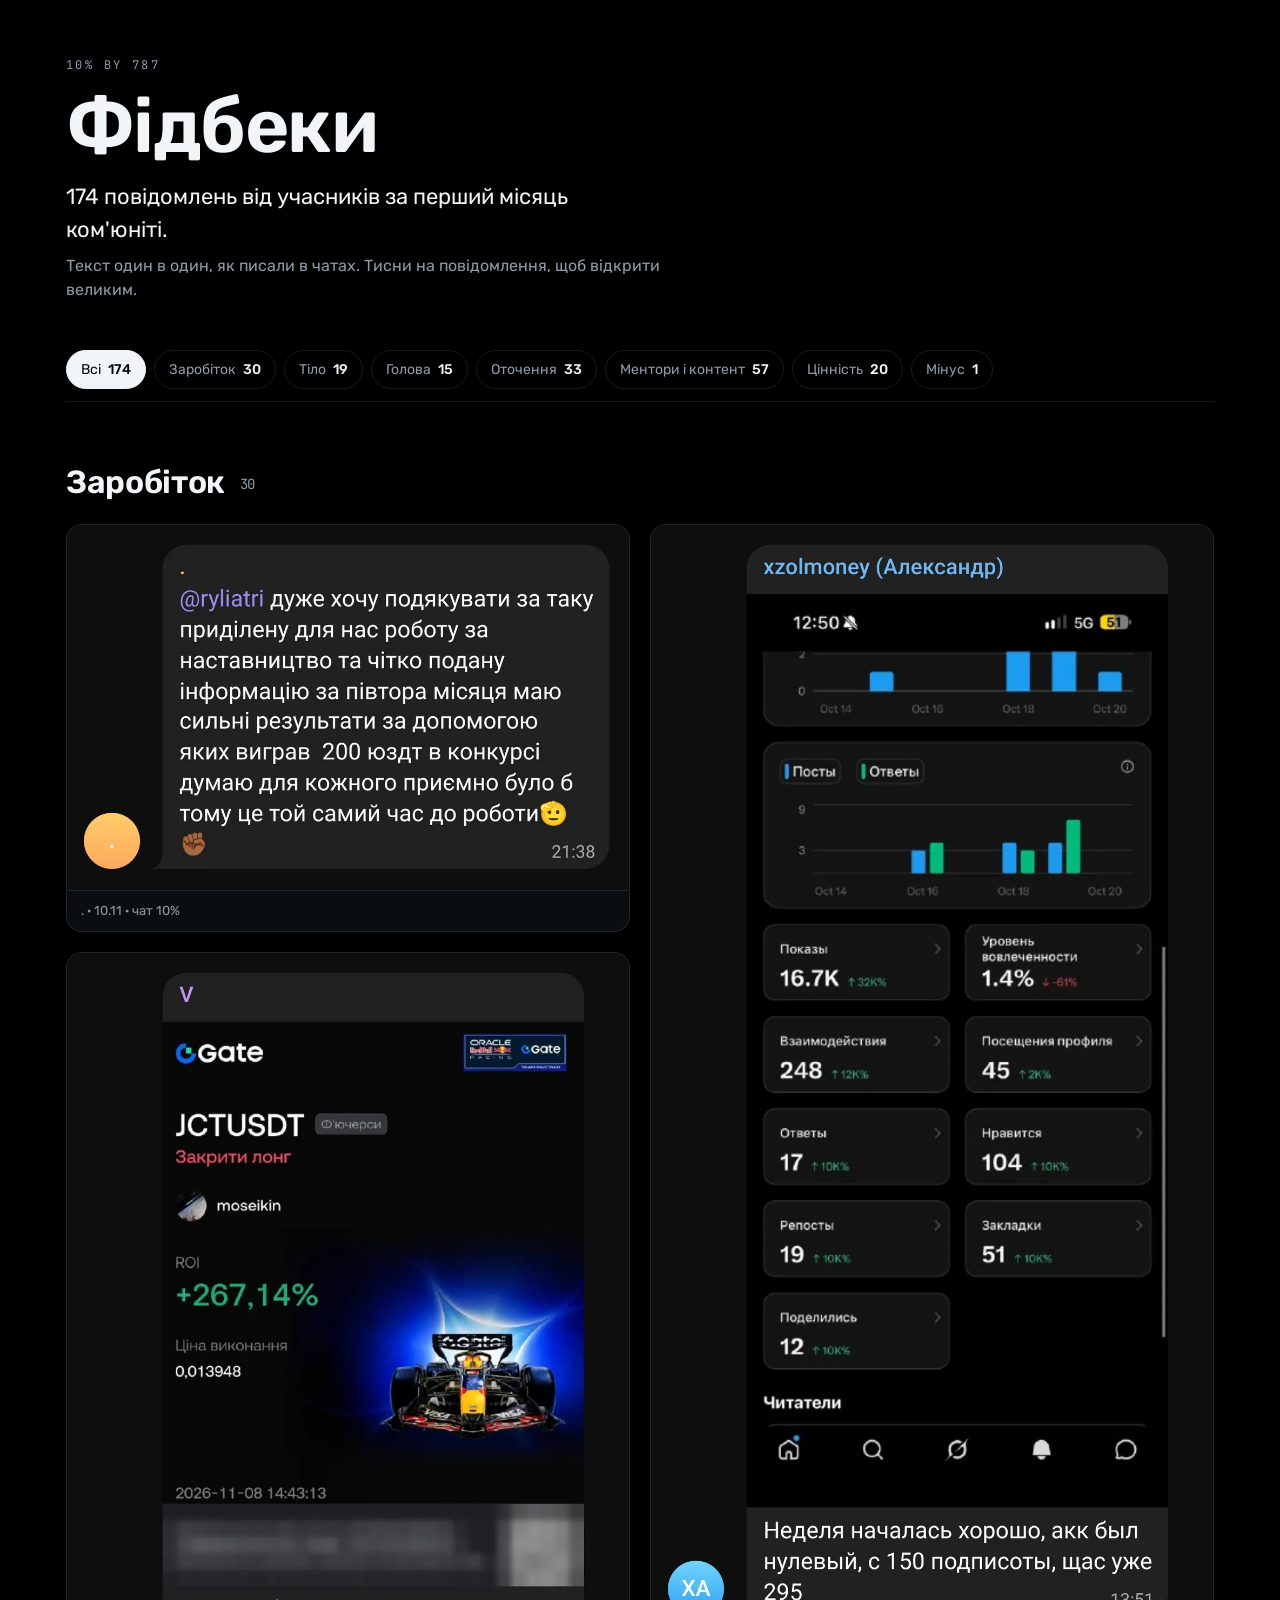
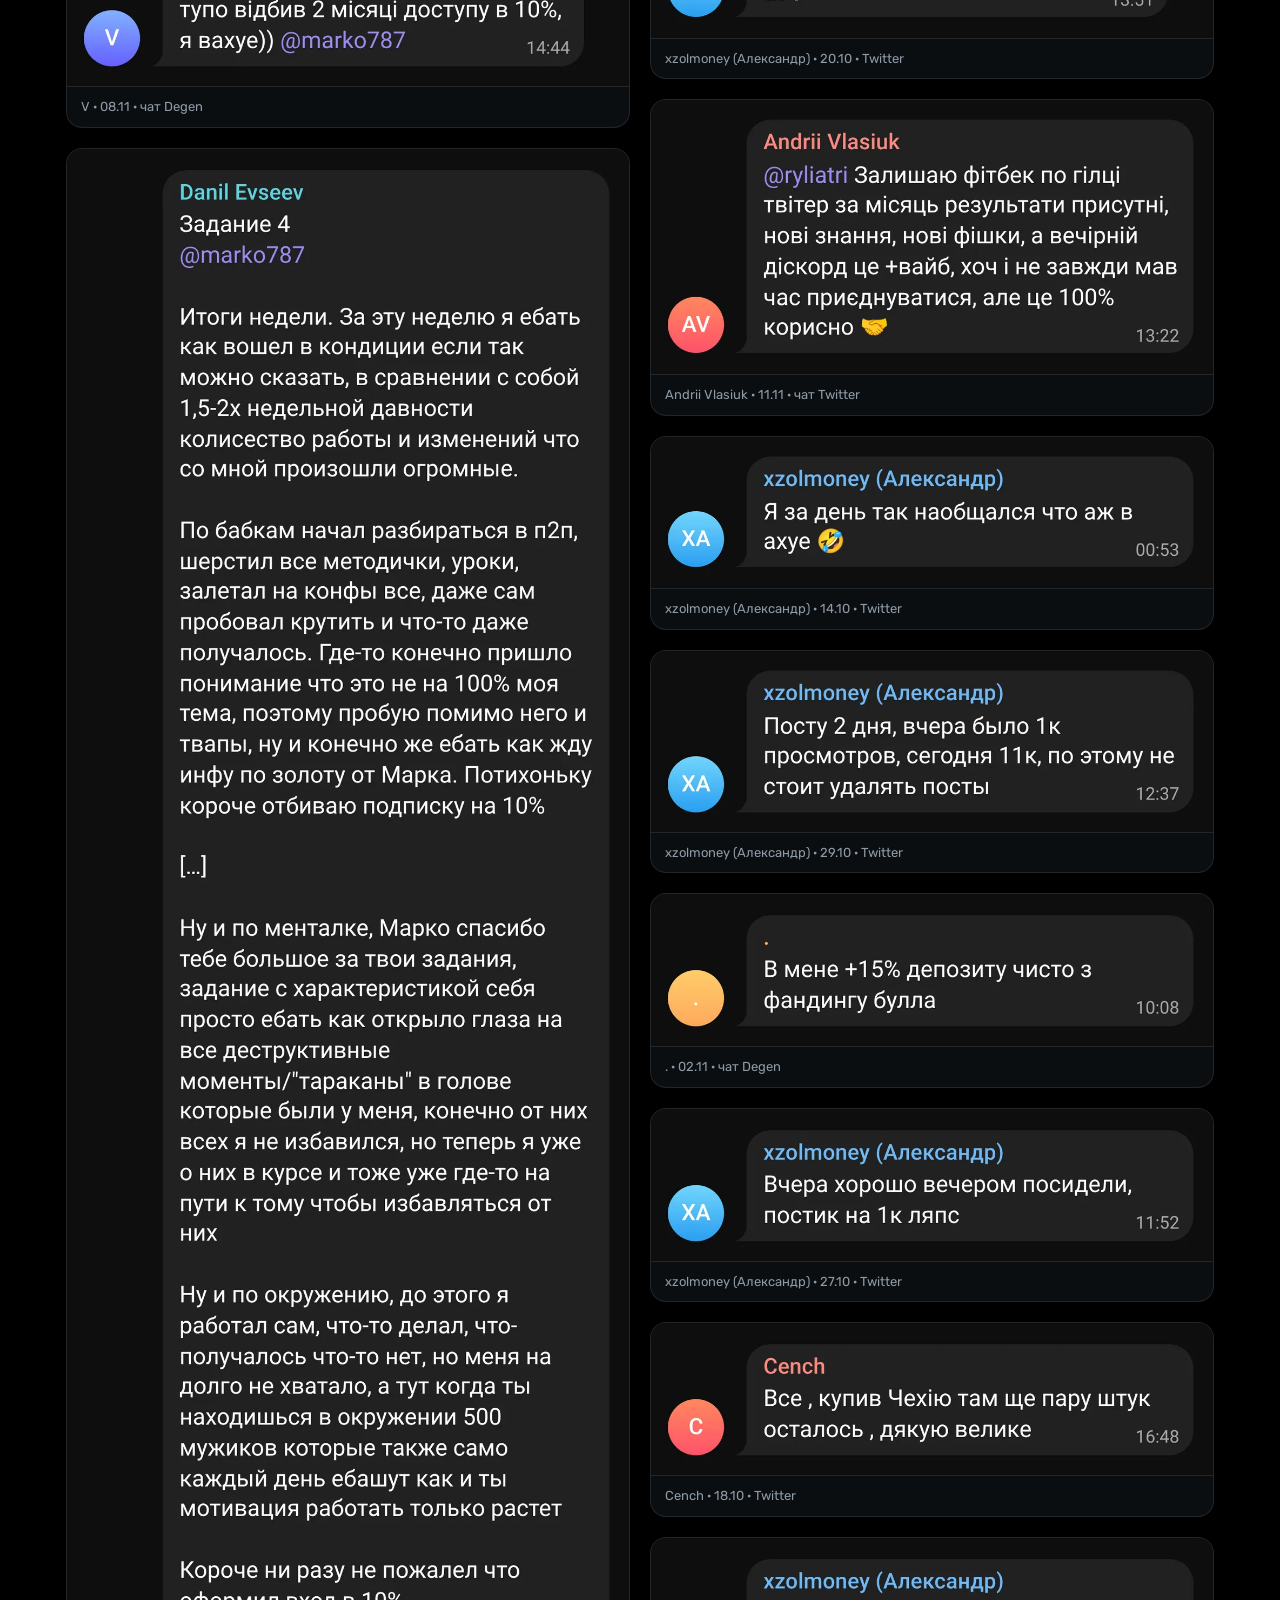
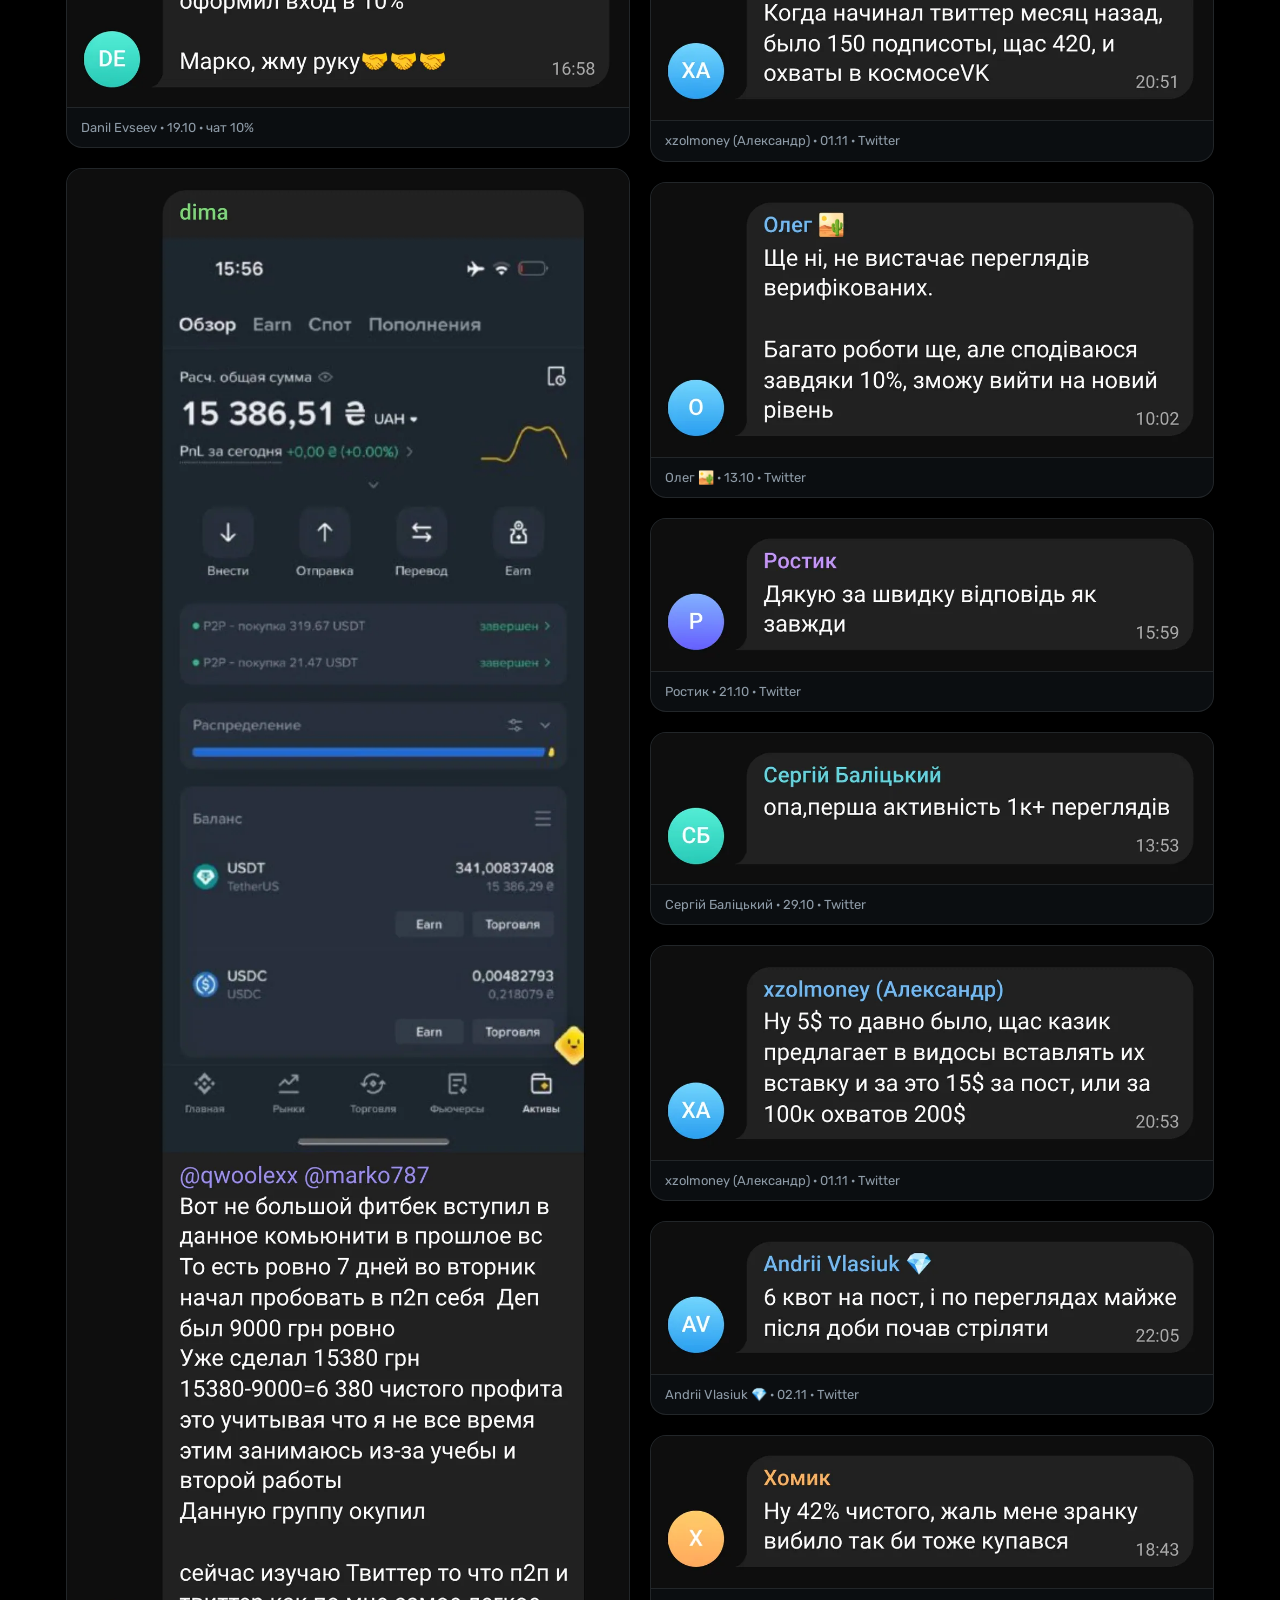
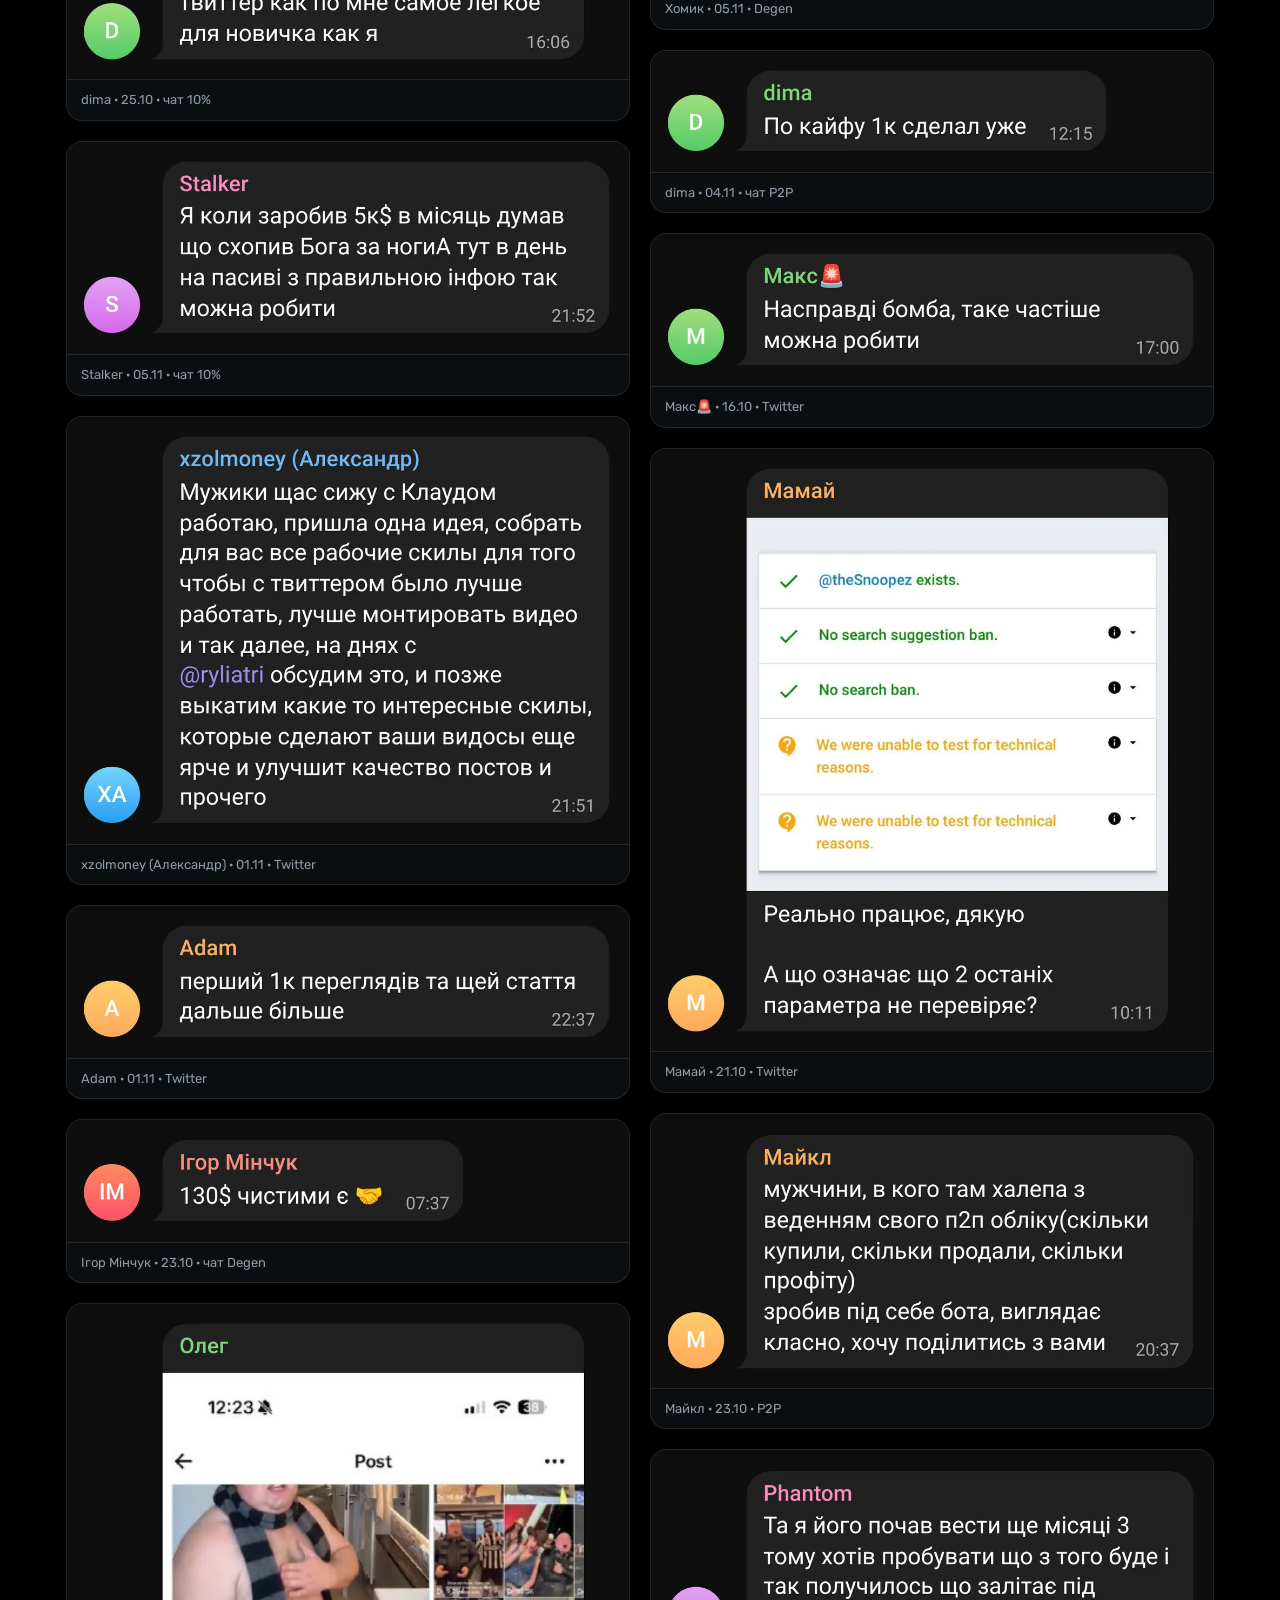
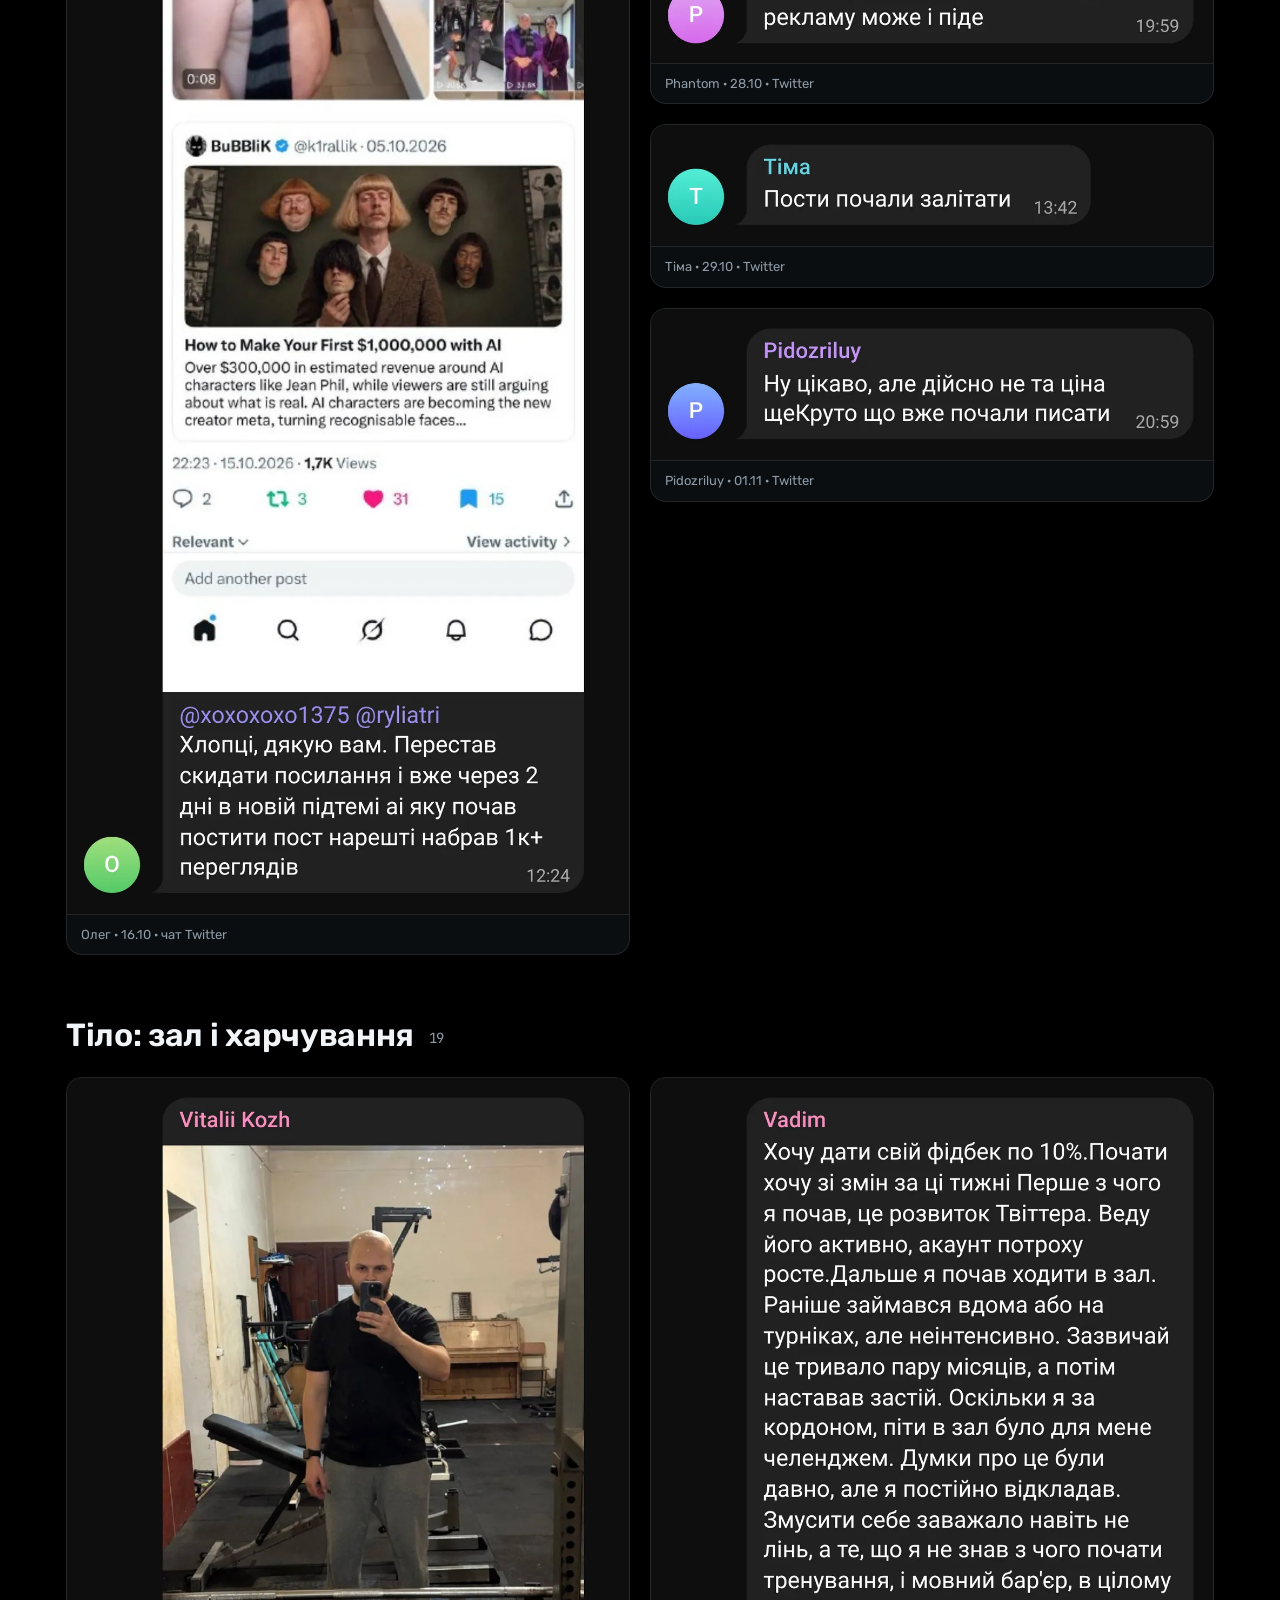
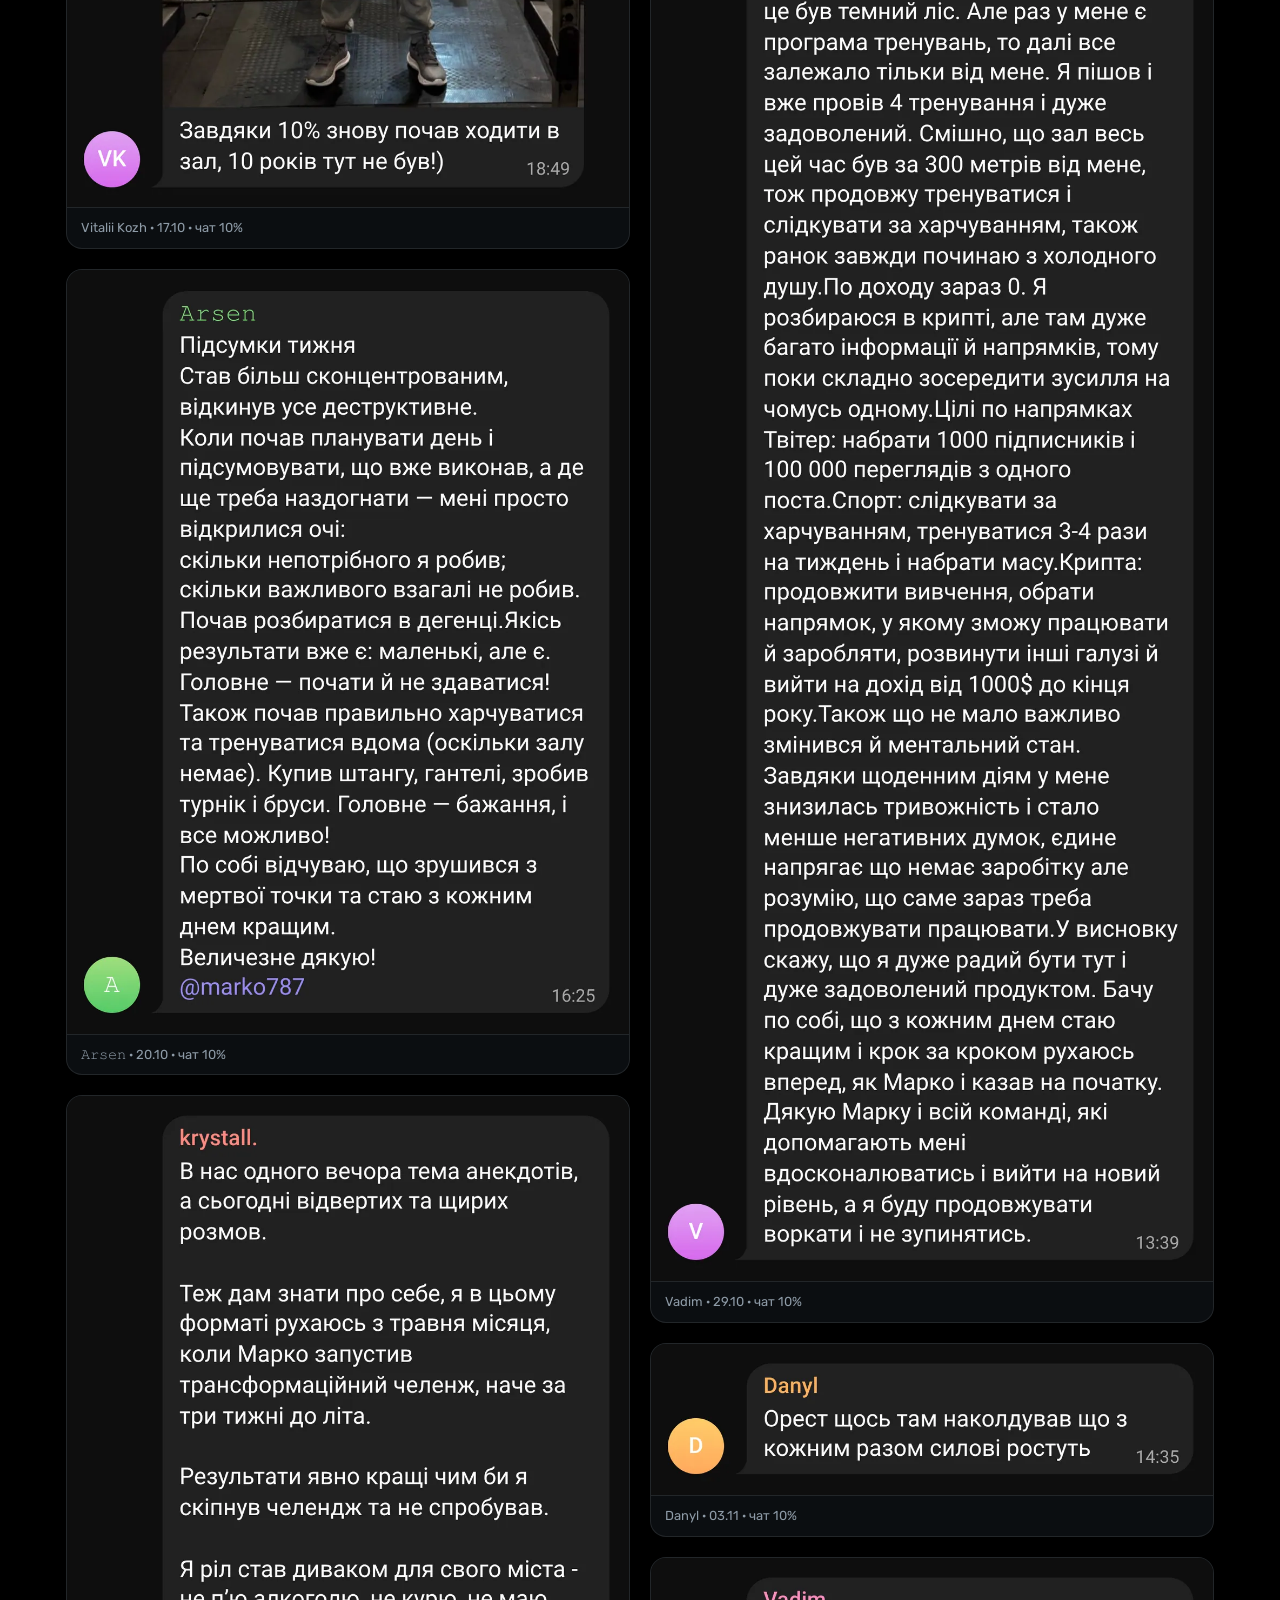
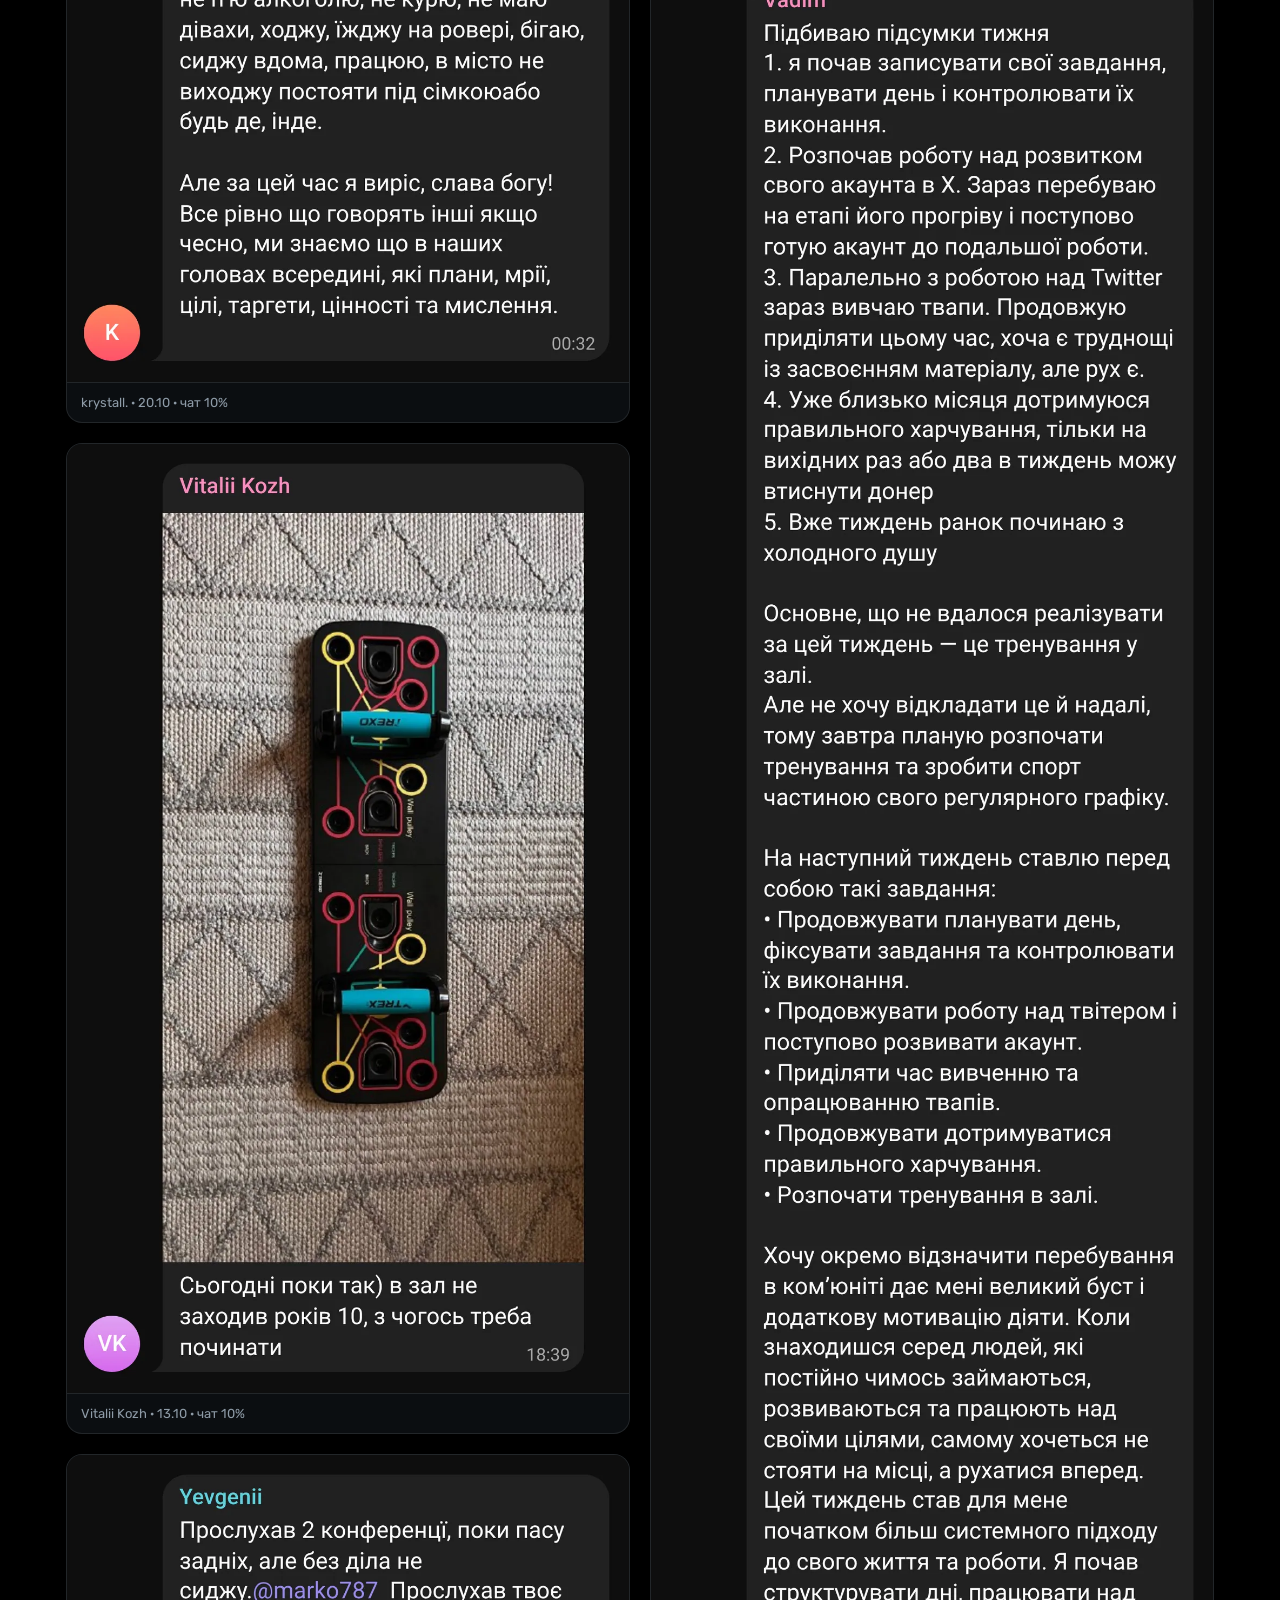
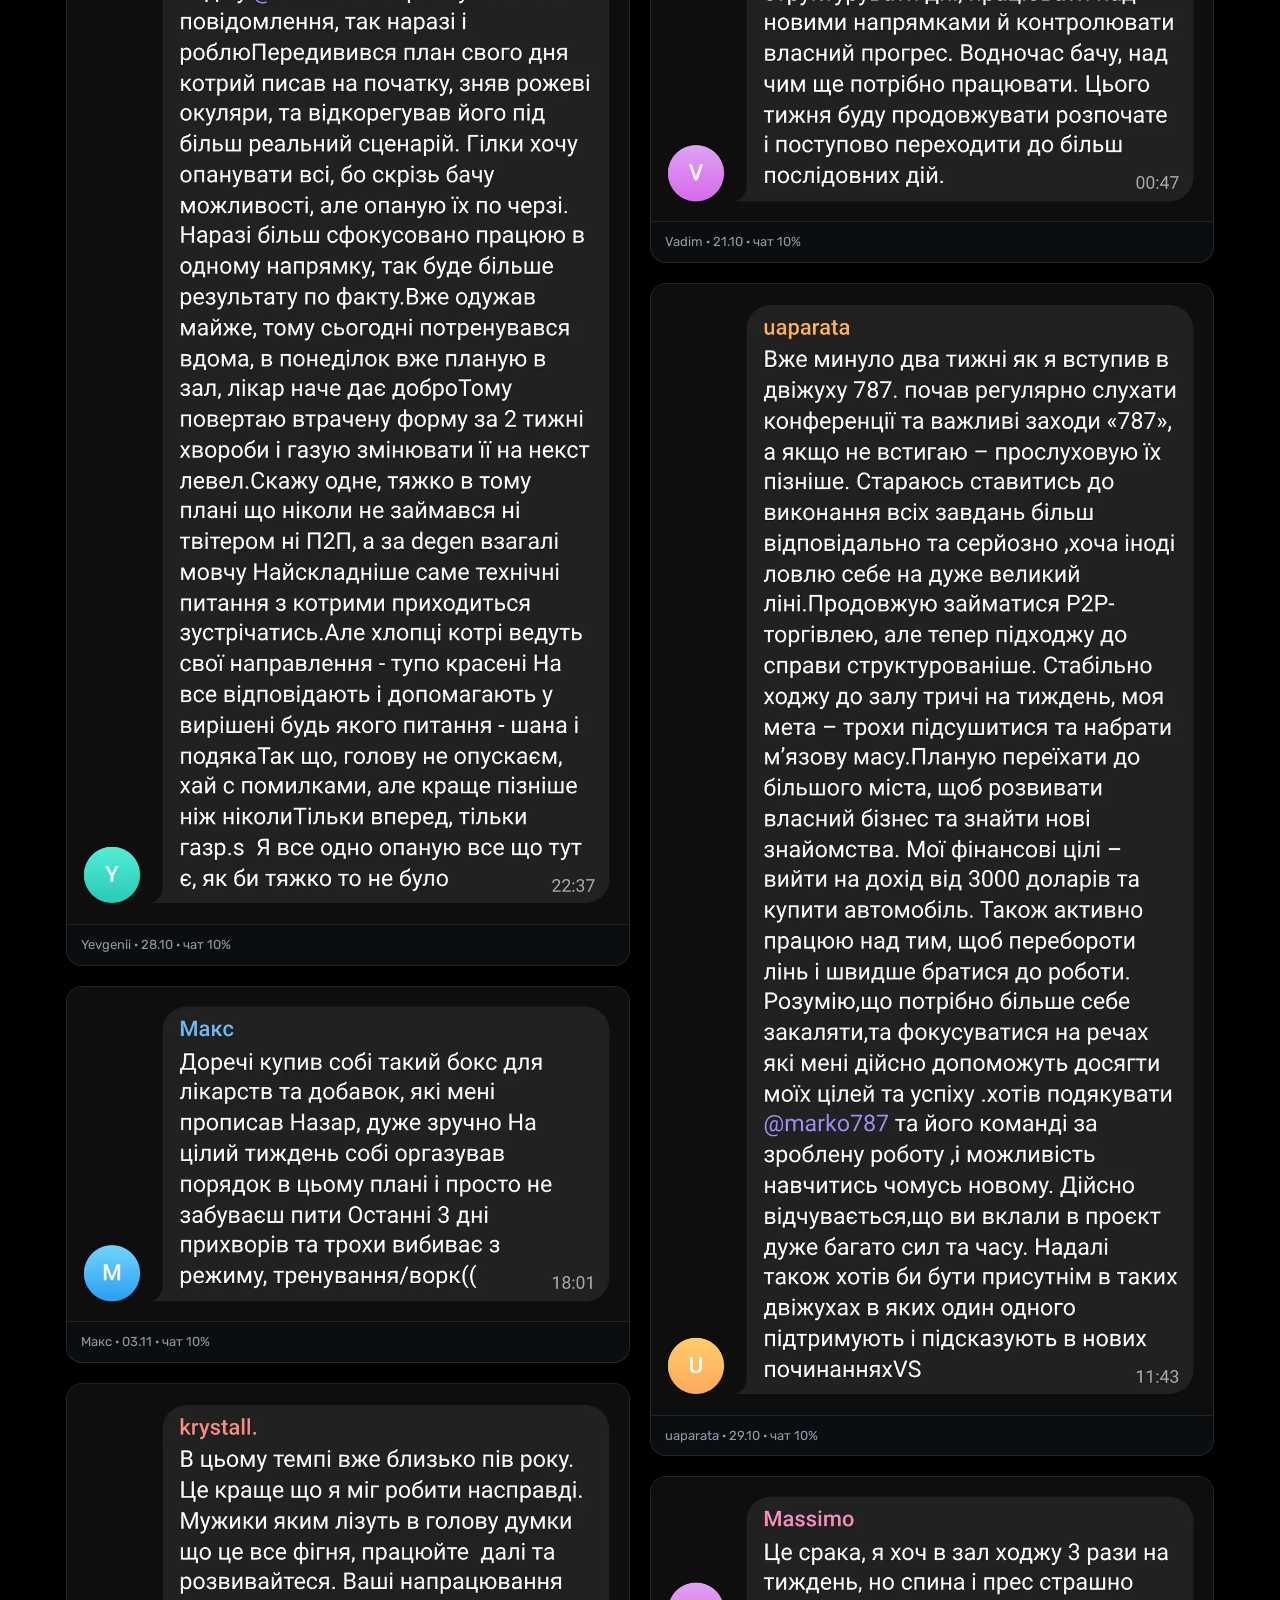
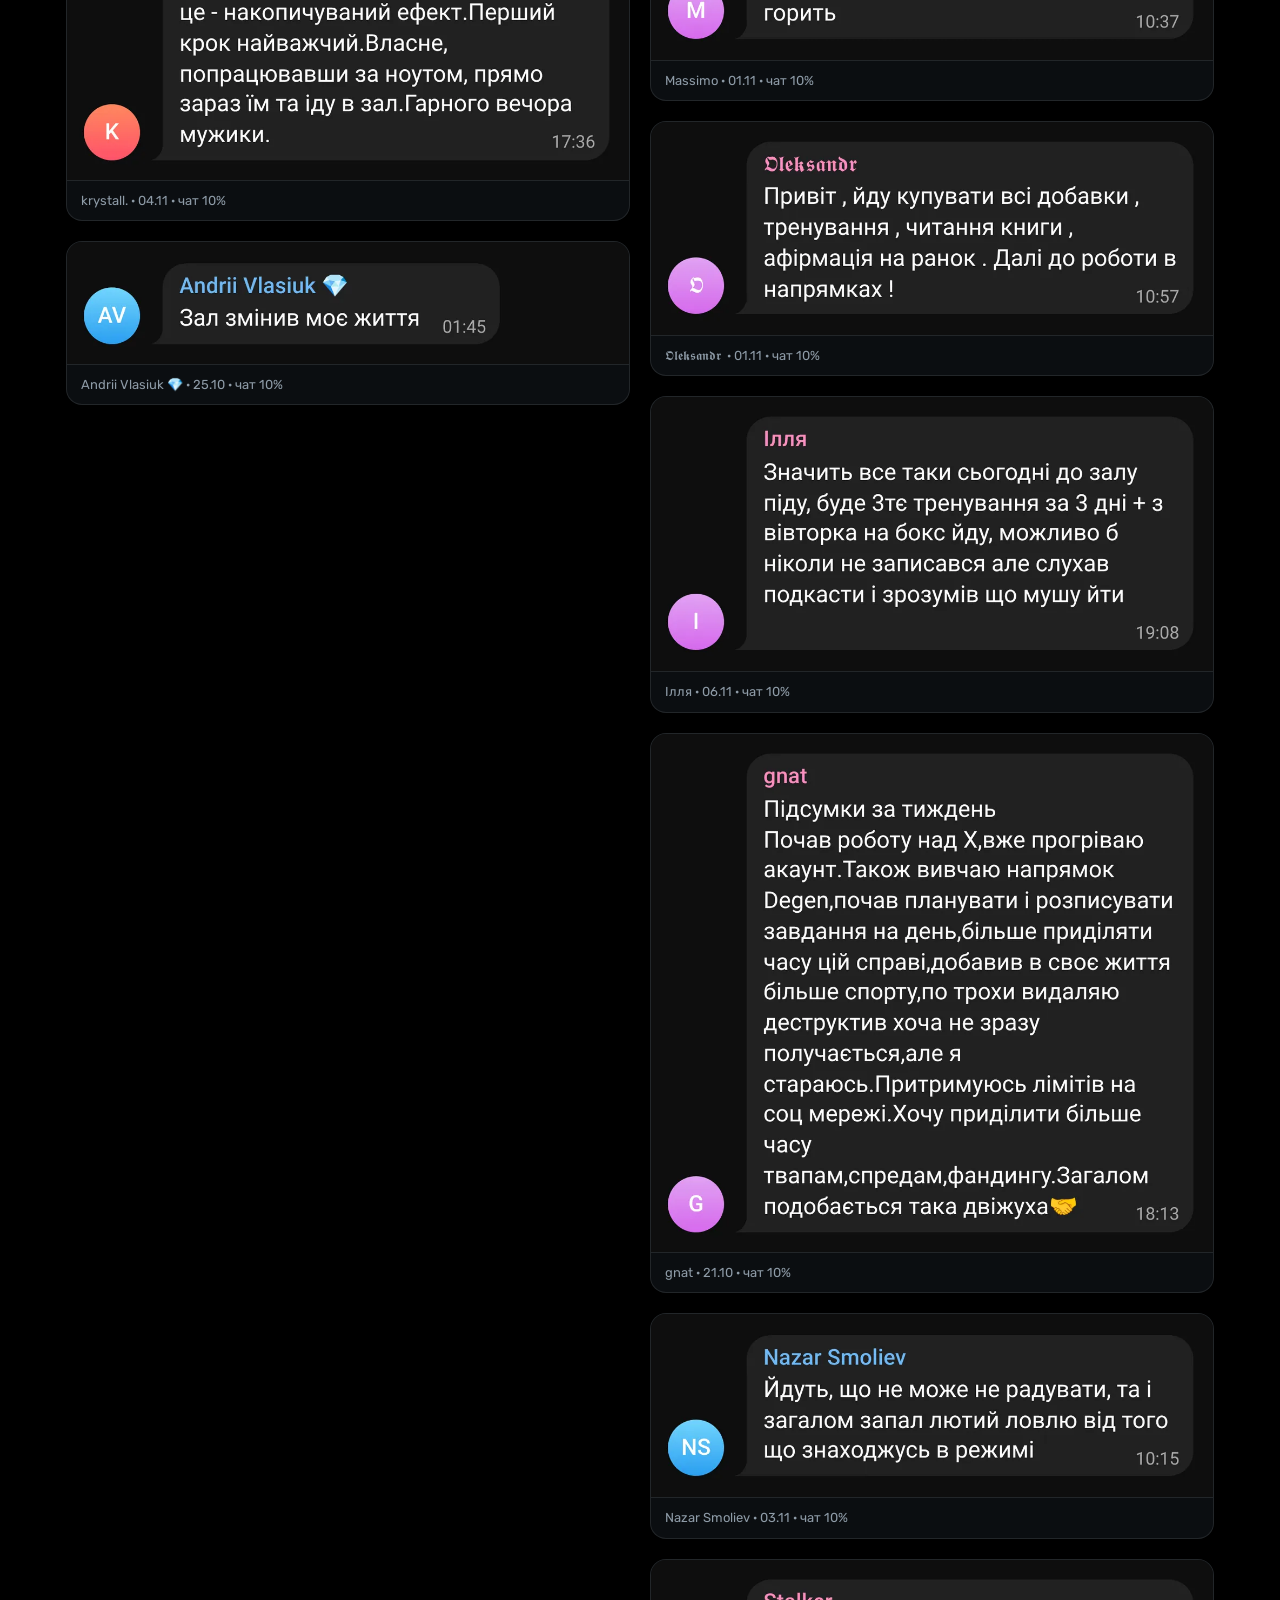
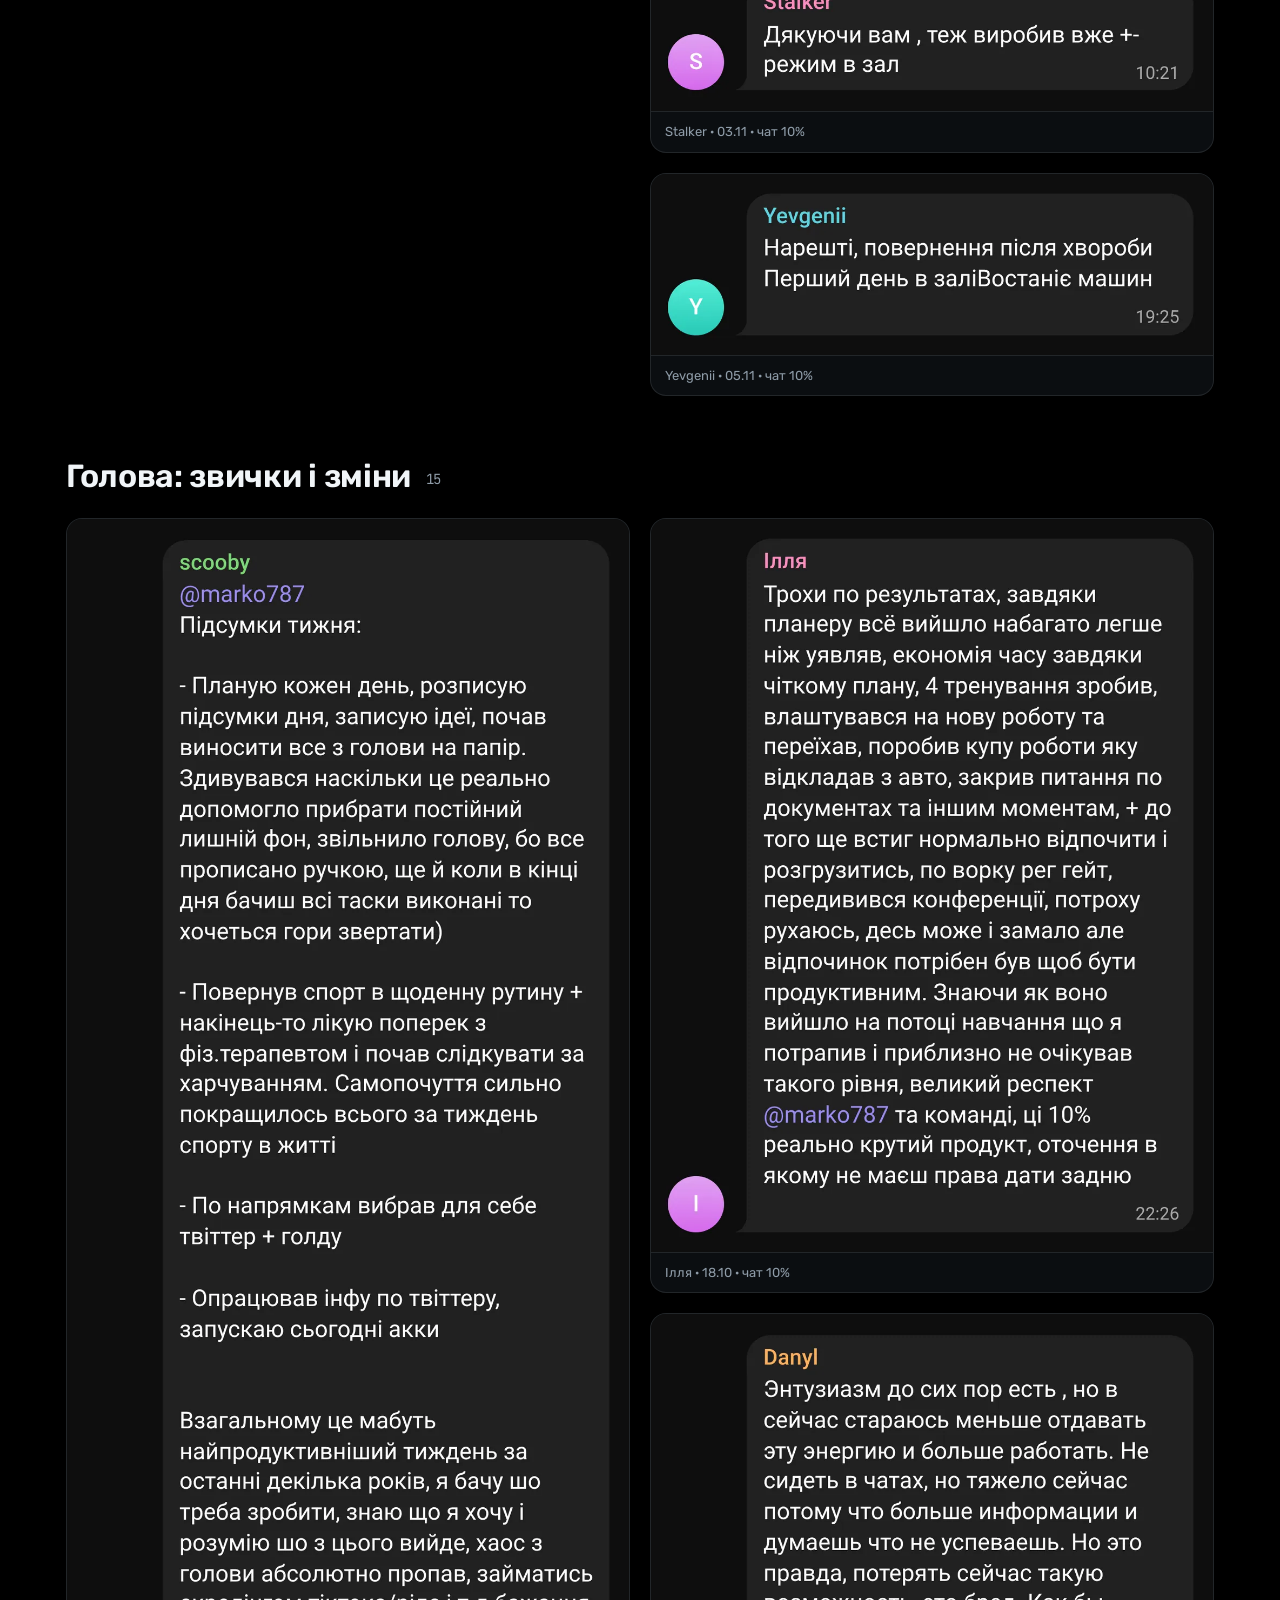
==== commit 2919c238: "Temporary staging of 10by787 feedback site files (branch will be deleted) Co-Authored-By: Claude Opu" ====
--- a/index.html
+++ b/index.html
@@ -1,66 +1,99 @@
-<!DOCTYPE html>
+<!doctype html>
 <html lang="uk">
 <head>
 <meta charset="utf-8">
-<meta name="viewport" content="width=device-width, initial-scale=1, viewport-fit=cover">
-<meta name="theme-color" content="#050505">
-<meta name="color-scheme" content="dark">
-<title>Матеріали · Zero Water</title>
-<meta name="description" content="Три інструкції по порядку: термінал MT5, активація рахунку, як заходити в угоди. І окремо гайд по промці.">
+<meta name="viewport" content="width=device-width,initial-scale=1,viewport-fit=cover">
+<title>Фідбеки 10% by 787</title>
+<meta name="description" content="174 повідомлень від учасників 10% by 787 за перший місяць ком'юніті.">
 <meta property="og:type" content="website">
-<meta property="og:site_name" content="Zero Water">
-<meta property="og:title" content="Матеріали">
-<meta property="og:description" content="Три інструкції по порядку: термінал MT5, активація рахунку, як заходити в угоди. І окремо гайд по промці.">
-<meta property="og:image" content="https://valentaizer-fx.github.io/zero-water/og/home.jpg">
-<meta property="og:image:width" content="1200">
-<meta property="og:image:height" content="630">
+<meta property="og:title" content="Фідбеки 10% by 787">
+<meta property="og:description" content="174 повідомлень від учасників 10% by 787 за перший місяць ком'юніті.">
+<meta property="og:image" content="https://10by787.github.io/og.jpg">
+<meta property="og:url" content="https://10by787.github.io/">
 <meta name="twitter:card" content="summary_large_image">
-<link rel="icon" type="image/png" href="favicon.png">
-<link rel="apple-touch-icon" href="apple-touch-icon.png">
-<link rel="preconnect" href="https://fonts.googleapis.com">
-<link rel="preconnect" href="https://fonts.gstatic.com" crossorigin>
-<link rel="stylesheet" href="https://fonts.googleapis.com/css2?family=Inter:opsz,wght@14..32,300..800&family=JetBrains+Mono:wght@400..600&display=swap">
-<link rel="stylesheet" href="assets/zw.css?v=5">
-<script>document.documentElement.classList.add('js')</script>
-<script src="assets/zw.js?v=5" defer></script>
+<link rel="preconnect" href="https://fonts.googleapis.com"><link rel="preconnect" href="https://fonts.gstatic.com" crossorigin>
+<link rel="stylesheet" href="https://fonts.googleapis.com/css2?family=Rubik:wght@400;500;600&family=JetBrains+Mono:wght@400&display=swap">
+<style>
+/* layout: одна колонка шапки, липкі фільтри, сітка повідомлень у дві колонки (одна на телефоні) */
+:root{--bg:#000;--sf:#0b0e11;--ln:rgba(235,242,248,.10);--fg:#f1f5f8;--mu:#8e9ba7;--ac:#6CB4D8;--acT:rgba(108,180,216,.12);--ink:#03070b;
+  --sans:Rubik,system-ui,-apple-system,"Segoe UI",sans-serif;--mono:"JetBrains Mono",ui-monospace,Consolas,monospace;color-scheme:dark}
+*{box-sizing:border-box}
+html,body{margin:0}
+body{background:var(--bg);color:var(--fg);font:16px/1.5 var(--sans);-webkit-font-smoothing:antialiased}
+body::before{content:"";position:fixed;inset:0 0 auto;height:env(safe-area-inset-top,0px);z-index:10;background:var(--bg)}
+.wrap{max-width:1180px;margin:0 auto;padding-left:max(16px,env(safe-area-inset-left,0px));padding-right:max(16px,env(safe-area-inset-right,0px));padding-block:56px 72px}
+.eb{font-family:var(--mono);letter-spacing:.2em;font-size:12px;color:var(--mu)}
+h1{font-size:clamp(44px,8vw,76px);line-height:1;margin:14px 0 16px;font-weight:600;letter-spacing:-.02em;text-wrap:balance}
+.lead{font-size:clamp(18px,2.6vw,22px);max-width:40ch;margin:0 0 8px}
+.sub{color:var(--mu);max-width:60ch;margin:0}
+.bar{position:sticky;top:env(safe-area-inset-top,0px);z-index:5;background:rgba(0,0,0,.88);backdrop-filter:blur(10px);-webkit-backdrop-filter:blur(10px);border-bottom:1px solid var(--ln);margin-top:36px;padding-block:12px}
+.chips{display:flex;gap:8px;overflow-x:auto;scrollbar-width:none}
+.chips::-webkit-scrollbar{display:none}
+.chip{flex:0 0 auto;background:transparent;color:var(--mu);border:1px solid var(--ln);border-radius:999px;padding:8px 14px;font:inherit;font-size:14px;cursor:pointer}
+.chip b{color:var(--fg);font-weight:500;margin-left:4px}
+.chip.on{background:var(--fg);color:var(--ink);border-color:var(--fg)}.chip.on b{color:var(--ink)}
+.chip:focus-visible{outline:2px solid var(--ac);outline-offset:2px}
+.minus{margin:40px 0 0;padding:28px;border:1px solid rgba(108,180,216,.35);border-radius:20px;background:linear-gradient(180deg,var(--acT),transparent 60%)}
+.minus .eb{color:var(--ac)}
+.minus h2{margin:8px 0 22px}
+.mgrid{display:grid;grid-template-columns:minmax(0,1fr) minmax(0,1fr);gap:28px;align-items:start}
+.mtext{min-width:0}
+h3{font-size:15px;font-weight:500;color:var(--ac);margin:0 0 10px}
+ol{margin:0;padding-left:20px;color:#d9e1e7}ol li{margin:0 0 10px}
+h2{font-size:clamp(24px,3.6vw,32px);font-weight:600;letter-spacing:-.01em;margin:56px 0 18px;text-wrap:balance}
+h2 span{font-family:var(--mono);font-size:14px;color:var(--mu);font-weight:400;margin-left:8px;vertical-align:middle}
+.grid{columns:2 460px;column-gap:20px}
+.cd{break-inside:avoid;margin:0 0 20px;background:var(--sf);border:1px solid var(--ln);border-radius:16px;overflow:hidden}
+.cd img{display:block;width:100%;height:auto;cursor:zoom-in;max-width:100%}
+figcaption{padding:10px 14px;font-size:13px;color:var(--mu);border-top:1px solid var(--ln);overflow:hidden;text-overflow:ellipsis;white-space:nowrap}
+.fix{padding:22px 22px 18px;border-color:rgba(108,180,216,.4);background:linear-gradient(180deg,var(--acT),var(--sf) 70%)}
+.fix .eb{color:var(--ac);margin-bottom:12px}
+.fix ul{margin:0 0 14px;padding-left:20px;color:#d9e1e7}.fix li{margin:0 0 8px}
+.fix p{margin:0;font-size:18px;line-height:1.45;color:var(--fg)}
+.foot{margin-top:64px;padding-top:20px;border-top:1px solid var(--ln)}
+.lb{position:fixed;inset:0;background:rgba(0,0,0,.95);z-index:20;overflow:auto;display:flex;justify-content:center;
+  padding:max(24px,env(safe-area-inset-top,0px)) max(16px,env(safe-area-inset-right,0px)) 24px max(16px,env(safe-area-inset-left,0px))}
+.lb img{max-width:min(720px,100%);height:auto;align-self:flex-start;border-radius:12px}
+[hidden]{display:none!important}
+@media (max-width:760px){.mgrid{grid-template-columns:1fr}.minus{padding:20px}.grid{columns:1}.wrap{padding-block:36px 56px}}
+</style>
 </head>
 <body>
-<div class="prog" aria-hidden="true"><i></i></div>
-<header class="nav"><div class="wrap"><div class="bar">
-  <a class="brand" href="./" aria-label="Zero Water, усі матеріали"><img src="assets/can-icon.png" alt="" width="15" height="26"><b>zero water</b></a>
-  <span class="m">матеріали<em>00</em></span>
-</div></div></header>
-<main>
-<section class="hero"><div class="wrap">
-  <div class="home-hero">
-    <div class="card main">
-      <div class="micro m fx"><span class="cross" aria-hidden="true"></span><span class="hot">ZW—00</span><span>матеріали</span><span>все в одному місці</span></div>
-      <h1><span class="ln"><span>Три інструкції.</span></span><span class="ln"><span>Читаються</span></span><span class="ln"><span>по порядку<span class="y">.</span></span></span></h1>
-      <p class="lead fx">Спочатку термінал, потім активація рахунку, потім робота за сигналами. Якщо пропустиш перше, друге не спрацює.</p>
-    </div>
-    <div class="show fx" aria-hidden="true">
-      <span class="m tl-m">Zero Water</span><span class="m tr-m">Temka<br>with gold</span><span class="m bl-m">XAU / USD</span><span class="m br-m">N° 001</span>
-      <span class="cross c1"></span><span class="cross c2"></span>
-      <img src="assets/can.webp" width="515" height="858" alt="" fetchpriority="high">
+<div class="wrap">
+<div class="eb">10% BY 787</div>
+<h1>Фідбеки</h1>
+<p class="lead">174 повідомлень від учасників за перший місяць ком'юніті.</p>
+<p class="sub">Текст один в один, як писали в чатах. Тисни на повідомлення, щоб відкрити великим.</p>
+<div class="bar"><div class="chips"><button class="chip on" type="button" data-f="all">Всі <b>174</b></button><button class="chip" type="button" data-f="b0">Заробіток <b>30</b></button><button class="chip" type="button" data-f="b1">Тіло <b>19</b></button><button class="chip" type="button" data-f="b2">Голова <b>15</b></button><button class="chip" type="button" data-f="b3">Оточення <b>33</b></button><button class="chip" type="button" data-f="b4">Ментори і контент <b>57</b></button><button class="chip" type="button" data-f="b5">Цінність <b>20</b></button><button class="chip" type="button" data-f="minus">Мінус <b>1</b></button></div></div>
+<section class="blk" data-b="b0"><h2>Заробіток <span>30</span></h2><div class="grid"><figure class="cd"><img loading="lazy" decoding="async" width="1040" height="676" alt="Повідомлення від ., 10.11" src="137436.webp"><figcaption>. · 10.11 · чат 10%</figcaption></figure><figure class="cd"><img loading="lazy" decoding="async" width="1040" height="1357" alt="Повідомлення від V, 08.11" src="135977.webp"><figcaption>V · 08.11 · чат Degen</figcaption></figure><figure class="cd"><img loading="lazy" decoding="async" width="1040" height="2883" alt="Повідомлення від Danil Evseev, 19.10" src="118541.webp"><figcaption>Danil Evseev · 19.10 · чат 10%</figcaption></figure><figure class="cd"><img loading="lazy" decoding="async" width="1040" height="2795" alt="Повідомлення від dima, 25.10" src="125310.webp"><figcaption>dima · 25.10 · чат 10%</figcaption></figure><figure class="cd"><img loading="lazy" decoding="async" width="1040" height="393" alt="Повідомлення від Stalker, 05.11" src="134919.webp"><figcaption>Stalker · 05.11 · чат 10%</figcaption></figure><figure class="cd"><img loading="lazy" decoding="async" width="1040" height="790" alt="Повідомлення від xzolmoney (Александр), 01.11" src="130857.webp"><figcaption>xzolmoney (Александр) · 01.11 · Twitter</figcaption></figure><figure class="cd"><img loading="lazy" decoding="async" width="1040" height="281" alt="Повідомлення від Adam, 01.11" src="130898.webp"><figcaption>Adam · 01.11 · Twitter</figcaption></figure><figure class="cd"><img loading="lazy" decoding="async" width="1040" height="224" alt="Повідомлення від Ігор Мінчук, 23.10" src="122917.webp"><figcaption>Ігор Мінчук · 23.10 · чат Degen</figcaption></figure><figure class="cd"><img loading="lazy" decoding="async" width="1040" height="2239" alt="Повідомлення від Олег, 16.10" src="112699.webp"><figcaption>Олег · 16.10 · чат Twitter</figcaption></figure><figure class="cd"><img loading="lazy" decoding="async" width="1040" height="2059" alt="Повідомлення від xzolmoney (Александр), 20.10" src="119684.webp"><figcaption>xzolmoney (Александр) · 20.10 · Twitter</figcaption></figure><figure class="cd"><img loading="lazy" decoding="async" width="1040" height="507" alt="Повідомлення від Andrii Vlasiuk, 11.11" src="137664.webp"><figcaption>Andrii Vlasiuk · 11.11 · чат Twitter</figcaption></figure><figure class="cd"><img loading="lazy" decoding="async" width="1040" height="281" alt="Повідомлення від xzolmoney (Александр), 14.10" src="108485.webp"><figcaption>xzolmoney (Александр) · 14.10 · Twitter</figcaption></figure><figure class="cd"><img loading="lazy" decoding="async" width="1040" height="335" alt="Повідомлення від xzolmoney (Александр), 29.10" src="127877.webp"><figcaption>xzolmoney (Александр) · 29.10 · Twitter</figcaption></figure><figure class="cd"><img loading="lazy" decoding="async" width="1040" height="281" alt="Повідомлення від ., 02.11" src="131040.webp"><figcaption>. · 02.11 · чат Degen</figcaption></figure><figure class="cd"><img loading="lazy" decoding="async" width="1040" height="281" alt="Повідомлення від xzolmoney (Александр), 27.10" src="126340.webp"><figcaption>xzolmoney (Александр) · 27.10 · Twitter</figcaption></figure><figure class="cd"><img loading="lazy" decoding="async" width="1040" height="281" alt="Повідомлення від Cench, 18.10" src="117076.webp"><figcaption>Cench · 18.10 · Twitter</figcaption></figure><figure class="cd"><img loading="lazy" decoding="async" width="1040" height="338" alt="Повідомлення від xzolmoney (Александр), 01.11" src="130796.webp"><figcaption>xzolmoney (Александр) · 01.11 · Twitter</figcaption></figure><figure class="cd"><img loading="lazy" decoding="async" width="1040" height="507" alt="Повідомлення від Олег 🏜️, 13.10" src="106122.webp"><figcaption>Олег 🏜️ · 13.10 · Twitter</figcaption></figure><figure class="cd"><img loading="lazy" decoding="async" width="1040" height="281" alt="Повідомлення від Ростик, 21.10" src="120902.webp"><figcaption>Ростик · 21.10 · Twitter</figcaption></figure><figure class="cd"><img loading="lazy" decoding="async" width="1040" height="278" alt="Повідомлення від Сергій Баліцький, 29.10" src="127989.webp"><figcaption>Сергій Баліцький · 29.10 · Twitter</figcaption></figure><figure class="cd"><img loading="lazy" decoding="async" width="1040" height="395" alt="Повідомлення від xzolmoney (Александр), 01.11" src="130806.webp"><figcaption>xzolmoney (Александр) · 01.11 · Twitter</figcaption></figure><figure class="cd"><img loading="lazy" decoding="async" width="1040" height="281" alt="Повідомлення від Andrii Vlasiuk 💎, 02.11" src="131808.webp"><figcaption>Andrii Vlasiuk 💎 · 02.11 · Twitter</figcaption></figure><figure class="cd"><img loading="lazy" decoding="async" width="1040" height="281" alt="Повідомлення від Хомик, 05.11" src="134672.webp"><figcaption>Хомик · 05.11 · Degen</figcaption></figure><figure class="cd"><img loading="lazy" decoding="async" width="1040" height="224" alt="Повідомлення від dima, 04.11" src="133172.webp"><figcaption>dima · 04.11 · чат P2P</figcaption></figure><figure class="cd"><img loading="lazy" decoding="async" width="1040" height="281" alt="Повідомлення від Макс🚨, 16.10" src="113060.webp"><figcaption>Макс🚨 · 16.10 · Twitter</figcaption></figure><figure class="cd"><img loading="lazy" decoding="async" width="1040" height="1115" alt="Повідомлення від Мамай, 21.10" src="120636.webp"><figcaption>Мамай · 21.10 · Twitter</figcaption></figure><figure class="cd"><img loading="lazy" decoding="async" width="1040" height="507" alt="Повідомлення від Майкл, 23.10" src="123542.webp"><figcaption>Майкл · 23.10 · P2P</figcaption></figure><figure class="cd"><img loading="lazy" decoding="async" width="1040" height="393" alt="Повідомлення від Phantom, 28.10" src="127449.webp"><figcaption>Phantom · 28.10 · Twitter</figcaption></figure><figure class="cd"><img loading="lazy" decoding="async" width="1040" height="224" alt="Повідомлення від Тіма, 29.10" src="127965.webp"><figcaption>Тіма · 29.10 · Twitter</figcaption></figure><figure class="cd"><img loading="lazy" decoding="async" width="1040" height="281" alt="Повідомлення від Pidozriluy, 01.11" src="130823.webp"><figcaption>Pidozriluy · 01.11 · Twitter</figcaption></figure></div></section><section class="blk" data-b="b1"><h2>Тіло: зал і харчування <span>19</span></h2><div class="grid"><figure class="cd"><img loading="lazy" decoding="async" width="1040" height="1349" alt="Повідомлення від Vitalii Kozh, 17.10" src="115621.webp"><figcaption>Vitalii Kozh · 17.10 · чат 10%</figcaption></figure><figure class="cd"><img loading="lazy" decoding="async" width="1040" height="1414" alt="Повідомлення від 𝙰𝚛𝚜𝚎𝚗, 20.10" src="119830.webp"><figcaption>𝙰𝚛𝚜𝚎𝚗 · 20.10 · чат 10%</figcaption></figure><figure class="cd"><img loading="lazy" decoding="async" width="1040" height="1638" alt="Повідомлення від krystall., 20.10" src="119223.webp"><figcaption>krystall. · 20.10 · чат 10%</figcaption></figure><figure class="cd"><img loading="lazy" decoding="async" width="1040" height="1755" alt="Повідомлення від Vitalii Kozh, 13.10" src="107526.webp"><figcaption>Vitalii Kozh · 13.10 · чат 10%</figcaption></figure><figure class="cd"><img loading="lazy" decoding="async" width="1040" height="1979" alt="Повідомлення від Yevgenii, 28.10" src="127563.webp"><figcaption>Yevgenii · 28.10 · чат 10%</figcaption></figure><figure class="cd"><img loading="lazy" decoding="async" width="1040" height="619" alt="Повідомлення від Макс, 03.11" src="132505.webp"><figcaption>Макс · 03.11 · чат 10%</figcaption></figure><figure class="cd"><img loading="lazy" decoding="async" width="1040" height="733" alt="Повідомлення від krystall., 04.11" src="133526.webp"><figcaption>krystall. · 04.11 · чат 10%</figcaption></figure><figure class="cd"><img loading="lazy" decoding="async" width="1040" height="224" alt="Повідомлення від Andrii Vlasiuk 💎, 25.10" src="124976.webp"><figcaption>Andrii Vlasiuk 💎 · 25.10 · чат 10%</figcaption></figure><figure class="cd"><img loading="lazy" decoding="async" width="1040" height="3336" alt="Повідомлення від Vadim, 29.10" src="127957.webp"><figcaption>Vadim · 29.10 · чат 10%</figcaption></figure><figure class="cd"><img loading="lazy" decoding="async" width="1040" height="281" alt="Повідомлення від Danyl, 03.11" src="132306.webp"><figcaption>Danyl · 03.11 · чат 10%</figcaption></figure><figure class="cd"><img loading="lazy" decoding="async" width="1040" height="3448" alt="Повідомлення від Vadim, 21.10" src="120469.webp"><figcaption>Vadim · 21.10 · чат 10%</figcaption></figure><figure class="cd"><img loading="lazy" decoding="async" width="1040" height="2093" alt="Повідомлення від uaparata, 29.10" src="127837.webp"><figcaption>uaparata · 29.10 · чат 10%</figcaption></figure><figure class="cd"><img loading="lazy" decoding="async" width="1040" height="338" alt="Повідомлення від Massimo, 01.11" src="130472.webp"><figcaption>Massimo · 01.11 · чат 10%</figcaption></figure><figure class="cd"><img loading="lazy" decoding="async" width="1040" height="393" alt="Повідомлення від 𝕺𝖑𝖊𝖐𝖘𝖆𝖓𝖉𝖗 ️, 01.11" src="130483.webp"><figcaption>𝕺𝖑𝖊𝖐𝖘𝖆𝖓𝖉𝖗 ️ · 01.11 · чат 10%</figcaption></figure><figure class="cd"><img loading="lazy" decoding="async" width="1040" height="507" alt="Повідомлення від Ілля, 06.11" src="135335.webp"><figcaption>Ілля · 06.11 · чат 10%</figcaption></figure><figure class="cd"><img loading="lazy" decoding="async" width="1040" height="959" alt="Повідомлення від gnat, 21.10" src="121032.webp"><figcaption>gnat · 21.10 · чат 10%</figcaption></figure><figure class="cd"><img loading="lazy" decoding="async" width="1040" height="338" alt="Повідомлення від Nazar Smoliev, 03.11" src="132061.webp"><figcaption>Nazar Smoliev · 03.11 · чат 10%</figcaption></figure><figure class="cd"><img loading="lazy" decoding="async" width="1040" height="281" alt="Повідомлення від Stalker, 03.11" src="132063.webp"><figcaption>Stalker · 03.11 · чат 10%</figcaption></figure><figure class="cd"><img loading="lazy" decoding="async" width="1040" height="335" alt="Повідомлення від Yevgenii, 05.11" src="134755.webp"><figcaption>Yevgenii · 05.11 · чат 10%</figcaption></figure></div></section><section class="blk" data-b="b2"><h2>Голова: звички і зміни <span>15</span></h2><div class="grid"><figure class="cd"><img loading="lazy" decoding="async" width="1040" height="2488" alt="Повідомлення від scooby, 19.10" src="118479.webp"><figcaption>scooby · 19.10 · чат 10%</figcaption></figure><figure class="cd"><img loading="lazy" decoding="async" width="1040" height="1074" alt="Повідомлення від Remember The Past, 11.11" src="137997.webp"><figcaption>Remember The Past · 11.11 · чат Degen</figcaption></figure><figure class="cd"><img loading="lazy" decoding="async" width="1040" height="1695" alt="Повідомлення від Oleh, 29.10" src="127850.webp"><figcaption>Oleh · 29.10 · чат 10%</figcaption></figure><figure class="cd"><img loading="lazy" decoding="async" width="1040" height="1955" alt="Повідомлення від Максим Шумельда, 13.10" src="107740.webp"><figcaption>Максим Шумельда · 13.10 · чат 10%</figcaption></figure><figure class="cd"><img loading="lazy" decoding="async" width="1040" height="1355" alt="Повідомлення від Ілля, 18.10" src="117559.webp"><figcaption>Ілля · 18.10 · чат 10%</figcaption></figure><figure class="cd"><img loading="lazy" decoding="async" width="1040" height="790" alt="Повідомлення від Danyl, 21.10" src="121364.webp"><figcaption>Danyl · 21.10 · чат 10%</figcaption></figure><figure class="cd"><img loading="lazy" decoding="async" width="1040" height="281" alt="Повідомлення від krystall., 02.11" src="131624.webp"><figcaption>krystall. · 02.11 · чат 10%</figcaption></figure><figure class="cd"><img loading="lazy" decoding="async" width="1040" height="450" alt="Повідомлення від Ілля, 15.10" src="112260.webp"><figcaption>Ілля · 15.10 · чат 10%</figcaption></figure><figure class="cd"><img loading="lazy" decoding="async" width="1040" height="902" alt="Повідомлення від Ілля, 15.11" src="140812.webp"><figcaption>Ілля · 15.11 · чат 10%</figcaption></figure><figure class="cd"><img loading="lazy" decoding="async" width="1040" height="1074" alt="Повідомлення від Yevgenii, 24.10" src="124554.webp"><figcaption>Yevgenii · 24.10 · чат 10%</figcaption></figure><figure class="cd"><img loading="lazy" decoding="async" width="1040" height="1469" alt="Повідомлення від Ілля, 13.10" src="107165.webp"><figcaption>Ілля · 13.10 · чат 10%</figcaption></figure><figure class="cd"><img loading="lazy" decoding="async" width="1040" height="338" alt="Повідомлення від Danyl, 17.10" src="115707.webp"><figcaption>Danyl · 17.10 · чат 10%</figcaption></figure><figure class="cd"><img loading="lazy" decoding="async" width="1040" height="281" alt="Повідомлення від Danyl, 17.10" src="115711.webp"><figcaption>Danyl · 17.10 · чат 10%</figcaption></figure><figure class="cd"><img loading="lazy" decoding="async" width="1040" height="450" alt="Повідомлення від dima, 28.10" src="127166.webp"><figcaption>dima · 28.10 · чат 10%</figcaption></figure><figure class="cd"><img loading="lazy" decoding="async" width="1040" height="338" alt="Повідомлення від Ursvve, 04.11" src="133339.webp"><figcaption>Ursvve · 04.11 · чат 10%</figcaption></figure></div></section><section class="blk" data-b="b3"><h2>Оточення <span>33</span></h2><div class="grid"><figure class="cd"><img loading="lazy" decoding="async" width="1040" height="1128" alt="Повідомлення від ., 29.10" src="127678.webp"><figcaption>. · 29.10 · чат 10%</figcaption></figure><figure class="cd"><img loading="lazy" decoding="async" width="1040" height="1581" alt="Повідомлення від Dima, 03.11" src="131893.webp"><figcaption>Dima · 03.11 · чат 10%</figcaption></figure><figure class="cd"><img loading="lazy" decoding="async" width="1040" height="281" alt="Повідомлення від Макс, 31.10" src="129628.webp"><figcaption>Макс · 31.10 · чат 10%</figcaption></figure><figure class="cd"><img loading="lazy" decoding="async" width="1040" height="621" alt="Повідомлення від xzolmoney (Александр), 12.10" src="105369.webp"><figcaption>xzolmoney (Александр) · 12.10 · чат 10%</figcaption></figure><figure class="cd"><img loading="lazy" decoding="async" width="1040" height="1355" alt="Повідомлення від xzolmoney (Александр), 27.10" src="126972.webp"><figcaption>xzolmoney (Александр) · 27.10 · Twitter</figcaption></figure><figure class="cd"><img loading="lazy" decoding="async" width="1040" height="281" alt="Повідомлення від xzolmoney (Александр), 12.10" src="105523.webp"><figcaption>xzolmoney (Александр) · 12.10 · чат 10%</figcaption></figure><figure class="cd"><img loading="lazy" decoding="async" width="1040" height="450" alt="Повідомлення від xzolmoney (Александр), 12.10" src="105622.webp"><figcaption>xzolmoney (Александр) · 12.10 · чат 10%</figcaption></figure><figure class="cd"><img loading="lazy" decoding="async" width="1040" height="338" alt="Повідомлення від ., 29.10" src="128311.webp"><figcaption>. · 29.10 · Twitter</figcaption></figure><figure class="cd"><img loading="lazy" decoding="async" width="1040" height="338" alt="Повідомлення від Danyl, 11.11" src="138120.webp"><figcaption>Danyl · 11.11 · чат 10%</figcaption></figure><figure class="cd"><img loading="lazy" decoding="async" width="1040" height="335" alt="Повідомлення від 𝓘𝓰𝓸𝓡, 30.10" src="129303.webp"><figcaption>𝓘𝓰𝓸𝓡 · 30.10 · чат 10%</figcaption></figure><figure class="cd"><img loading="lazy" decoding="async" width="1040" height="338" alt="Повідомлення від Сергій Баліцький, 12.10" src="105337.webp"><figcaption>Сергій Баліцький · 12.10 · чат 10%</figcaption></figure><figure class="cd"><img loading="lazy" decoding="async" width="1040" height="395" alt="Повідомлення від 𝓘𝓰𝓸𝓡, 12.10" src="105443.webp"><figcaption>𝓘𝓰𝓸𝓡 · 12.10 · чат 10%</figcaption></figure><figure class="cd"><img loading="lazy" decoding="async" width="1040" height="335" alt="Повідомлення від Massimo, 14.10" src="109004.webp"><figcaption>Massimo · 14.10 · чат 10%</figcaption></figure><figure class="cd"><img loading="lazy" decoding="async" width="1040" height="281" alt="Повідомлення від krystall., 20.10" src="119213.webp"><figcaption>krystall. · 20.10 · чат 10%</figcaption></figure><figure class="cd"><img loading="lazy" decoding="async" width="1040" height="450" alt="Повідомлення від ︎ ︎ ︎︎ ︎ ︎ ︎ ︎︎ ︎ ︎︎︎ ︎ ︎ ︎ ︎ ︎ ︎︎ ︎ ︎ ︎ ︎︎ ︎ ︎ ︎ ︎︎ ︎ ︎︎︎ ︎ ︎, 27.10" src="126251.webp"><figcaption>︎ ︎ ︎︎ ︎ ︎ ︎ ︎︎ ︎ ︎︎︎ ︎ ︎ ︎ ︎ ︎ ︎︎ ︎ ︎ ︎ ︎︎ ︎ ︎ ︎ ︎︎ ︎ ︎︎︎ ︎ ︎ · 27.10 · Twitter</figcaption></figure><figure class="cd"><img loading="lazy" decoding="async" width="1040" height="679" alt="Повідомлення від scooby, 25.10" src="124940.webp"><figcaption>scooby · 25.10 · чат 10%</figcaption></figure><figure class="cd"><img loading="lazy" decoding="async" width="1040" height="733" alt="Повідомлення від Danyl, 14.10" src="110526.webp"><figcaption>Danyl · 14.10 · чат 10%</figcaption></figure><figure class="cd"><img loading="lazy" decoding="async" width="1040" height="902" alt="Повідомлення від Danyl, 29.10" src="128301.webp"><figcaption>Danyl · 29.10 · чат 10%</figcaption></figure><figure class="cd"><img loading="lazy" decoding="async" width="1040" height="281" alt="Повідомлення від ., 31.10" src="129404.webp"><figcaption>. · 31.10 · чат 10%</figcaption></figure><figure class="cd"><img loading="lazy" decoding="async" width="1040" height="338" alt="Повідомлення від Danyl, 31.10" src="130157.webp"><figcaption>Danyl · 31.10 · чат 10%</figcaption></figure><figure class="cd"><img loading="lazy" decoding="async" width="1040" height="450" alt="Повідомлення від Ivan Gri4ka, 14.10" src="110500.webp"><figcaption>Ivan Gri4ka · 14.10 · чат 10%</figcaption></figure><figure class="cd"><img loading="lazy" decoding="async" width="1040" height="393" alt="Повідомлення від Y, 25.10" src="124950.webp"><figcaption>Y · 25.10 · чат 10%</figcaption></figure><figure class="cd"><img loading="lazy" decoding="async" width="1040" height="281" alt="Повідомлення від 𝓘𝓰𝓸𝓡, 25.10" src="124937.webp"><figcaption>𝓘𝓰𝓸𝓡 · 25.10 · чат 10%</figcaption></figure><figure class="cd"><img loading="lazy" decoding="async" width="1040" height="338" alt="Повідомлення від Danyl, 25.10" src="124946.webp"><figcaption>Danyl · 25.10 · Twitter</figcaption></figure><figure class="cd"><img loading="lazy" decoding="async" width="1040" height="281" alt="Повідомлення від Artem, 28.10" src="126982.webp"><figcaption>Artem · 28.10 · Twitter</figcaption></figure><figure class="cd"><img loading="lazy" decoding="async" width="1040" height="562" alt="Повідомлення від Wolder, 14.11" src="140669.webp"><figcaption>Wolder · 14.11 · чат 10%</figcaption></figure><figure class="cd"><img loading="lazy" decoding="async" width="1040" height="226" alt="Повідомлення від Тіма, 30.10" src="128828.webp"><figcaption>Тіма · 30.10 · Twitter</figcaption></figure><figure class="cd"><img loading="lazy" decoding="async" width="1040" height="504" alt="Повідомлення від Wolder, 02.11" src="131172.webp"><figcaption>Wolder · 02.11 · чат 10%</figcaption></figure><figure class="cd"><img loading="lazy" decoding="async" width="1040" height="621" alt="Повідомлення від Danyl, 11.11" src="138132.webp"><figcaption>Danyl · 11.11 · чат 10%</figcaption></figure><figure class="cd"><img loading="lazy" decoding="async" width="1040" height="338" alt="Повідомлення від Danyl, 14.10" src="110508.webp"><figcaption>Danyl · 14.10 · чат 10%</figcaption></figure><figure class="cd"><img loading="lazy" decoding="async" width="1040" height="335" alt="Повідомлення від Юра, 24.10" src="124098.webp"><figcaption>Юра · 24.10 · Twitter</figcaption></figure><figure class="cd"><img loading="lazy" decoding="async" width="1040" height="338" alt="Повідомлення від Stalker, 02.11" src="131639.webp"><figcaption>Stalker · 02.11 · чат 10%</figcaption></figure><figure class="cd"><img loading="lazy" decoding="async" width="1040" height="281" alt="Повідомлення від 𝕺𝖑𝖊𝖐𝖘𝖆𝖓𝖉𝖗 ️, 07.11" src="135661.webp"><figcaption>𝕺𝖑𝖊𝖐𝖘𝖆𝖓𝖉𝖗 ️ · 07.11 · чат 10%</figcaption></figure></div></section><section class="blk" data-b="b4"><h2>Ментори, конфи, контент <span>57</span></h2><div class="grid"><figure class="cd"><img loading="lazy" decoding="async" width="1040" height="845" alt="Повідомлення від Danyl, 27.10" src="126253.webp"><figcaption>Danyl · 27.10 · чат 10%</figcaption></figure><figure class="cd"><img loading="lazy" decoding="async" width="1040" height="905" alt="Повідомлення від Ілля, 02.11" src="131216.webp"><figcaption>Ілля · 02.11 · чат 10%</figcaption></figure><figure class="cd"><img loading="lazy" decoding="async" width="1040" height="450" alt="Повідомлення від Alexey, 13.10" src="107785.webp"><figcaption>Alexey · 13.10 · чат 10%</figcaption></figure><figure class="cd"><img loading="lazy" decoding="async" width="1040" height="2488" alt="Повідомлення від Василь, 13.10" src="106210.webp"><figcaption>Василь · 13.10 · чат 10%</figcaption></figure><figure class="cd"><img loading="lazy" decoding="async" width="1040" height="281" alt="Повідомлення від Alex, 13.10" src="107744.webp"><figcaption>Alex · 13.10 · чат 10%</figcaption></figure><figure class="cd"><img loading="lazy" decoding="async" width="1040" height="450" alt="Повідомлення від Maks Good, 14.10" src="109056.webp"><figcaption>Maks Good · 14.10 · чат 10%</figcaption></figure><figure class="cd"><img loading="lazy" decoding="async" width="1040" height="224" alt="Повідомлення від Wolder, 23.10" src="123693.webp"><figcaption>Wolder · 23.10 · Degen</figcaption></figure><figure class="cd"><img loading="lazy" decoding="async" width="1040" height="676" alt="Повідомлення від Nazar Smoliev, 28.10" src="126985.webp"><figcaption>Nazar Smoliev · 28.10 · чат 10%</figcaption></figure><figure class="cd"><img loading="lazy" decoding="async" width="1040" height="450" alt="Повідомлення від Illia, 07.11" src="135525.webp"><figcaption>Illia · 07.11 · чат 10%</figcaption></figure><figure class="cd"><img loading="lazy" decoding="async" width="1040" height="395" alt="Повідомлення від , 07.11" src="135527.webp"><figcaption> · 07.11 · чат 10%</figcaption></figure><figure class="cd"><img loading="lazy" decoding="async" width="1040" height="619" alt="Повідомлення від Darashkv, 13.10" src="108111.webp"><figcaption>Darashkv · 13.10 · чат 10%</figcaption></figure><figure class="cd"><img loading="lazy" decoding="async" width="1040" height="395" alt="Повідомлення від Artem, 25.10" src="124938.webp"><figcaption>Artem · 25.10 · чат 10%</figcaption></figure><figure class="cd"><img loading="lazy" decoding="async" width="1040" height="619" alt="Повідомлення від xzolmoney (Александр), 27.10" src="126808.webp"><figcaption>xzolmoney (Александр) · 27.10 · Degen</figcaption></figure><figure class="cd"><img loading="lazy" decoding="async" width="1040" height="1243" alt="Повідомлення від Макс, 28.10" src="127019.webp"><figcaption>Макс · 28.10 · чат 10%</figcaption></figure><figure class="cd"><img loading="lazy" decoding="async" width="1040" height="338" alt="Повідомлення від Y, 23.10" src="122910.webp"><figcaption>Y · 23.10 · чат 10%</figcaption></figure><figure class="cd"><img loading="lazy" decoding="async" width="1040" height="450" alt="Повідомлення від Yevgenii, 28.10" src="127088.webp"><figcaption>Yevgenii · 28.10 · чат 10%</figcaption></figure><figure class="cd"><img loading="lazy" decoding="async" width="1040" height="507" alt="Повідомлення від Maks Good, 13.10" src="107793.webp"><figcaption>Maks Good · 13.10 · чат 10%</figcaption></figure><figure class="cd"><img loading="lazy" decoding="async" width="1040" height="564" alt="Повідомлення від Danyl, 25.10" src="124939.webp"><figcaption>Danyl · 25.10 · чат 10%</figcaption></figure><figure class="cd"><img loading="lazy" decoding="async" width="1040" height="393" alt="Повідомлення від Vitalii Kozh, 26.10" src="125616.webp"><figcaption>Vitalii Kozh · 26.10 · Twitter</figcaption></figure><figure class="cd"><img loading="lazy" decoding="async" width="1040" height="395" alt="Повідомлення від Dima, 03.11" src="132638.webp"><figcaption>Dima · 03.11 · чат 10%</figcaption></figure><figure class="cd"><img loading="lazy" decoding="async" width="1040" height="281" alt="Повідомлення від 𝓘𝓰𝓸𝓡, 04.11" src="133624.webp"><figcaption>𝓘𝓰𝓸𝓡 · 04.11 · Twitter</figcaption></figure><figure class="cd"><img loading="lazy" decoding="async" width="1040" height="224" alt="Повідомлення від Maks Good, 05.11" src="134911.webp"><figcaption>Maks Good · 05.11 · чат 10%</figcaption></figure><figure class="cd"><img loading="lazy" decoding="async" width="1040" height="619" alt="Повідомлення від ︎ ︎ ︎︎ ︎ ︎ ︎ ︎︎ ︎ ︎︎︎ ︎ ︎ ︎ ︎ ︎ ︎︎ ︎ ︎ ︎ ︎︎ ︎ ︎ ︎ ︎︎ ︎ ︎︎︎ ︎ ︎, 07.11" src="135526.webp"><figcaption>︎ ︎ ︎︎ ︎ ︎ ︎ ︎︎ ︎ ︎︎︎ ︎ ︎ ︎ ︎ ︎ ︎︎ ︎ ︎ ︎ ︎︎ ︎ ︎ ︎ ︎︎ ︎ ︎︎︎ ︎ ︎ · 07.11 · чат 10%</figcaption></figure><figure class="cd"><img loading="lazy" decoding="async" width="1040" height="395" alt="Повідомлення від Dmytro 4️⃣, 14.10" src="108784.webp"><figcaption>Dmytro 4️⃣ · 14.10 · чат 10%</figcaption></figure><figure class="cd"><img loading="lazy" decoding="async" width="1040" height="959" alt="Повідомлення від Andrii Vlasiuk 💎, 23.10" src="122940.webp"><figcaption>Andrii Vlasiuk 💎 · 23.10 · Twitter</figcaption></figure><figure class="cd"><img loading="lazy" decoding="async" width="1040" height="281" alt="Повідомлення від 𝓘𝓰𝓸𝓡, 24.10" src="124822.webp"><figcaption>𝓘𝓰𝓸𝓡 · 24.10 · чат 10%</figcaption></figure><figure class="cd"><img loading="lazy" decoding="async" width="1040" height="562" alt="Повідомлення від Владислав, 20.10" src="119912.webp"><figcaption>Владислав · 20.10 · чат 10%</figcaption></figure><figure class="cd"><img loading="lazy" decoding="async" width="1040" height="338" alt="Повідомлення від Ростик, 20.10" src="119983.webp"><figcaption>Ростик · 20.10 · чат 10%</figcaption></figure><figure class="cd"><img loading="lazy" decoding="async" width="1040" height="507" alt="Повідомлення від Egorb🫡, 21.10" src="121535.webp"><figcaption>Egorb🫡 · 21.10 · чат 10%</figcaption></figure><figure class="cd"><img loading="lazy" decoding="async" width="1040" height="281" alt="Повідомлення від Ya, 23.10" src="122942.webp"><figcaption>Ya · 23.10 · чат 10%</figcaption></figure><figure class="cd"><img loading="lazy" decoding="async" width="1040" height="338" alt="Повідомлення від Danyl, 24.10" src="124828.webp"><figcaption>Danyl · 24.10 · чат 10%</figcaption></figure><figure class="cd"><img loading="lazy" decoding="async" width="1040" height="281" alt="Повідомлення від Yevgenii, 24.10" src="124829.webp"><figcaption>Yevgenii · 24.10 · чат 10%</figcaption></figure><figure class="cd"><img loading="lazy" decoding="async" width="1040" height="278" alt="Повідомлення від Vadim, 25.10" src="124942.webp"><figcaption>Vadim · 25.10 · Twitter</figcaption></figure><figure class="cd"><img loading="lazy" decoding="async" width="1040" height="281" alt="Повідомлення від krystall., 25.10" src="124945.webp"><figcaption>krystall. · 25.10 · Twitter</figcaption></figure><figure class="cd"><img loading="lazy" decoding="async" width="1040" height="281" alt="Повідомлення від …, 26.10" src="125742.webp"><figcaption>… · 26.10 · Degen</figcaption></figure><figure class="cd"><img loading="lazy" decoding="async" width="1040" height="450" alt="Повідомлення від Danyl, 29.10" src="128451.webp"><figcaption>Danyl · 29.10 · чат 10%</figcaption></figure><figure class="cd"><img loading="lazy" decoding="async" width="1040" height="393" alt="Повідомлення від Danyl, 03.11" src="132734.webp"><figcaption>Danyl · 03.11 · чат 10%</figcaption></figure><figure class="cd"><img loading="lazy" decoding="async" width="1040" height="338" alt="Повідомлення від Danyl, 13.10" src="107801.webp"><figcaption>Danyl · 13.10 · чат 10%</figcaption></figure><figure class="cd"><img loading="lazy" decoding="async" width="1040" height="619" alt="Повідомлення від Олег, 13.10" src="107855.webp"><figcaption>Олег · 13.10 · чат 10%</figcaption></figure><figure class="cd"><img loading="lazy" decoding="async" width="1040" height="450" alt="Повідомлення від Andrii Vlasiuk 💎, 13.10" src="108293.webp"><figcaption>Andrii Vlasiuk 💎 · 13.10 · чат 10%</figcaption></figure><figure class="cd"><img loading="lazy" decoding="async" width="1040" height="452" alt="Повідомлення від Danil Evseev, 15.10" src="111365.webp"><figcaption>Danil Evseev · 15.10 · чат 10%</figcaption></figure><figure class="cd"><img loading="lazy" decoding="async" width="1040" height="504" alt="Повідомлення від Danil Evseev, 22.10" src="122112.webp"><figcaption>Danil Evseev · 22.10 · Degen</figcaption></figure><figure class="cd"><img loading="lazy" decoding="async" width="1040" height="338" alt="Повідомлення від dima, 25.10" src="125315.webp"><figcaption>dima · 25.10 · чат 10%</figcaption></figure><figure class="cd"><img loading="lazy" decoding="async" width="1040" height="224" alt="Повідомлення від Yevgenii, 27.10" src="126804.webp"><figcaption>Yevgenii · 27.10 · Degen</figcaption></figure><figure class="cd"><img loading="lazy" decoding="async" width="1040" height="450" alt="Повідомлення від Maks Good, 27.10" src="126927.webp"><figcaption>Maks Good · 27.10 · чат 10%</figcaption></figure><figure class="cd"><img loading="lazy" decoding="async" width="1040" height="335" alt="Повідомлення від Danyl, 30.10" src="128973.webp"><figcaption>Danyl · 30.10 · Degen</figcaption></figure><figure class="cd"><img loading="lazy" decoding="async" width="1040" height="224" alt="Повідомлення від Майкл, 30.10" src="129064.webp"><figcaption>Майкл · 30.10 · Degen</figcaption></figure><figure class="cd"><img loading="lazy" decoding="async" width="1040" height="281" alt="Повідомлення від Andrii Vlasiuk, 30.10" src="129163.webp"><figcaption>Andrii Vlasiuk · 30.10 · чат 10%</figcaption></figure><figure class="cd"><img loading="lazy" decoding="async" width="1040" height="224" alt="Повідомлення від ., 02.11" src="131330.webp"><figcaption>. · 02.11 · Degen</figcaption></figure><figure class="cd"><img loading="lazy" decoding="async" width="1040" height="452" alt="Повідомлення від Danyl, 07.11" src="135524.webp"><figcaption>Danyl · 07.11 · чат 10%</figcaption></figure><figure class="cd"><img loading="lazy" decoding="async" width="1040" height="1071" alt="Повідомлення від dima, 22.10" src="122106.webp"><figcaption>dima · 22.10 · P2P</figcaption></figure><figure class="cd"><img loading="lazy" decoding="async" width="1040" height="1017" alt="Повідомлення від Sats, 23.10" src="123406.webp"><figcaption>Sats · 23.10 · чат 10%</figcaption></figure><figure class="cd"><img loading="lazy" decoding="async" width="1040" height="1243" alt="Повідомлення від Danyl, 25.10" src="125323.webp"><figcaption>Danyl · 25.10 · чат 10%</figcaption></figure><figure class="cd"><img loading="lazy" decoding="async" width="1040" height="281" alt="Повідомлення від ., 27.10" src="126589.webp"><figcaption>. · 27.10 · чат 10%</figcaption></figure><figure class="cd"><img loading="lazy" decoding="async" width="1040" height="338" alt="Повідомлення від Adam, 03.11" src="132644.webp"><figcaption>Adam · 03.11 · Twitter</figcaption></figure><figure class="cd"><img loading="lazy" decoding="async" width="1040" height="224" alt="Повідомлення від 𝙰𝚛𝚜𝚎𝚗, 05.11" src="134736.webp"><figcaption>𝙰𝚛𝚜𝚎𝚗 · 05.11 · Degen</figcaption></figure><figure class="cd"><img loading="lazy" decoding="async" width="1040" height="281" alt="Повідомлення від Maks Good, 05.11" src="134937.webp"><figcaption>Maks Good · 05.11 · Degen</figcaption></figure></div></section><section class="blk" data-b="b5"><h2>Цінність і подяка <span>20</span></h2><div class="grid"><figure class="cd"><img loading="lazy" decoding="async" width="1040" height="1695" alt="Повідомлення від Danyl, 15.10" src="110622.webp"><figcaption>Danyl · 15.10 · чат 10%</figcaption></figure><figure class="cd"><img loading="lazy" decoding="async" width="1040" height="2033" alt="Повідомлення від sava88, 18.10" src="117242.webp"><figcaption>sava88 · 18.10 · чат 10%</figcaption></figure><figure class="cd"><img loading="lazy" decoding="async" width="1040" height="281" alt="Повідомлення від sava88, 04.11" src="133837.webp"><figcaption>sava88 · 04.11 · чат 10%</figcaption></figure><figure class="cd"><img loading="lazy" decoding="async" width="1040" height="338" alt="Повідомлення від Maks Good, 01.11" src="130869.webp"><figcaption>Maks Good · 01.11 · чат 10%</figcaption></figure><figure class="cd"><img loading="lazy" decoding="async" width="1040" height="2600" alt="Повідомлення від Sviat, 28.10" src="127650.webp"><figcaption>Sviat · 28.10 · чат 10%</figcaption></figure><figure class="cd"><img loading="lazy" decoding="async" width="1040" height="4581" alt="Повідомлення від Taras, 19.10" src="118593.webp"><figcaption>Taras · 19.10 · чат 10%</figcaption></figure><figure class="cd"><img loading="lazy" decoding="async" width="1040" height="281" alt="Повідомлення від ., 05.11" src="134080.webp"><figcaption>. · 05.11 · чат 10%</figcaption></figure><figure class="cd"><img loading="lazy" decoding="async" width="1040" height="676" alt="Повідомлення від xzolmoney (Александр), 04.11" src="133315.webp"><figcaption>xzolmoney (Александр) · 04.11 · чат 10%</figcaption></figure><figure class="cd"><img loading="lazy" decoding="async" width="1040" height="224" alt="Повідомлення від Massimo, 01.11" src="130790.webp"><figcaption>Massimo · 01.11 · чат 10%</figcaption></figure><figure class="cd"><img loading="lazy" decoding="async" width="1040" height="281" alt="Повідомлення від Vadim, 03.11" src="132687.webp"><figcaption>Vadim · 03.11 · чат 10%</figcaption></figure><figure class="cd"><img loading="lazy" decoding="async" width="1040" height="676" alt="Повідомлення від Sanya, 07.11" src="135530.webp"><figcaption>Sanya · 07.11 · чат 10%</figcaption></figure><figure class="cd"><img loading="lazy" decoding="async" width="1040" height="281" alt="Повідомлення від Оскар, 02.11" src="131471.webp"><figcaption>Оскар · 02.11 · чат 10%</figcaption></figure><figure class="cd"><img loading="lazy" decoding="async" width="1040" height="281" alt="Повідомлення від xzolmoney (Александр), 02.11" src="131571.webp"><figcaption>xzolmoney (Александр) · 02.11 · чат 10%</figcaption></figure><figure class="cd"><img loading="lazy" decoding="async" width="1040" height="450" alt="Повідомлення від Remember The Past, 11.11" src="138003.webp"><figcaption>Remember The Past · 11.11 · чат Degen</figcaption></figure><figure class="cd"><img loading="lazy" decoding="async" width="1040" height="1469" alt="Повідомлення від Макс, 14.10" src="108494.webp"><figcaption>Макс · 14.10 · чат 10%</figcaption></figure><figure class="cd"><img loading="lazy" decoding="async" width="1040" height="450" alt="Повідомлення від dima, 24.10" src="124861.webp"><figcaption>dima · 24.10 · чат 10%</figcaption></figure><figure class="cd"><img loading="lazy" decoding="async" width="1040" height="395" alt="Повідомлення від Danyl, 03.11" src="131941.webp"><figcaption>Danyl · 03.11 · чат 10%</figcaption></figure><figure class="cd"><img loading="lazy" decoding="async" width="1040" height="281" alt="Повідомлення від Aleksy, 04.11" src="133426.webp"><figcaption>Aleksy · 04.11 · чат 10%</figcaption></figure><figure class="cd"><img loading="lazy" decoding="async" width="1040" height="450" alt="Повідомлення від Egorb, 04.11" src="133838.webp"><figcaption>Egorb · 04.11 · чат 10%</figcaption></figure><figure class="cd"><img loading="lazy" decoding="async" width="1040" height="281" alt="Повідомлення від A., 04.11" src="133993.webp"><figcaption>A. · 04.11 · чат 10%</figcaption></figure></div></section>
+<section class="blk" data-b="minus">
+  <h2>Мінус, який ми почули <span>1</span></h2>
+  <div class="grid">
+    <figure class="cd"><img loading="lazy" decoding="async" width="1040" height="1017" alt="Повідомлення від Макс, 15.10" src="110651.webp"><figcaption>Макс · 15.10 · чат 10%</figcaption></figure>
+    <div class="cd fix">
+      <div class="eb">ЩО ЗРОБИЛИ</div>
+      <ul>
+        <li>Покроковий чек-лист по кожному напрямку, з ДЗ і перевіркою</li>
+        <li>Дозована інфа, яку легше сприймати</li>
+        <li>Розділили інфу по пріоритетності і додали більше прикладного заробітку та живої комунікації</li>
+      </ul>
+      <p>Вся структура дає змогу заробляти легше, покращуватись і сприймати інфу краще і швидше.</p>
     </div>
   </div>
-</div></section>
-<section class="sec home" style="padding-top:8px"><div class="wrap">
-  <div class="sh-row m rv"><b>01—03</b><span>по порядку</span></div>
-  <div class="tiles three">
-    <a class="tile rv" style="--d:0" href="terminal/"><div class="top m"><span>крок 1</span><span class="ar">→</span></div><em class="big" aria-hidden="true">01</em><b>Термінал MetaTrader 5</b><span class="d">Постав додаток, зайди під свій рахунок і навчись відкривати позицію.</span></a>
-    <a class="tile rv" style="--d:1" href="activation/"><div class="top m"><span>крок 2</span><span class="ar">→</span></div><em class="big" aria-hidden="true">02</em><b>Активація рахунку</b><span class="d">Дві зустрічні угоди на золоті, щоб брокер побачив рахунок живим.</span></a>
-    <a class="tile rv" style="--d:2" href="guide/"><div class="top m"><span>крок 3</span><span class="ar">→</span></div><em class="big" aria-hidden="true">03</em><b>Як заходити в угоди</b><span class="d">Читаємо сигнал, рахуємо лот, ставимо беззбиток, не зливаємось.</span></a>
-  </div>
-  <div class="sh-row m rv"><b>+</b><span>окремо</span></div>
-  <div class="tiles">
-    <a class="tile rv hot" style="--d:0" href="promo/"><div class="top m"><span>окремо · промка</span><span class="ar">→</span></div><em class="big" aria-hidden="true">$</em><b>Гайд по промці</b><span class="d">Що таке лот, підготовка в MT5, що не можна робити, і про ризики.</span></a>
-  </div>
-</div></section>
-</main>
-<footer class="foot"><div class="wrap">
-  <span class="word" aria-hidden="true">zero water<i>.</i></span>
-  <div class="row m"><a class="brand" href="./"><img src="assets/can-icon.png" alt="" width="12" height="20"><b>zero water</b></a><span>Торгівля пов'язана з ризиком</span></div>
-</div></footer>
+</section>
+<div class="foot eb">10% BY 787</div>
+</div>
+<script>
+document.querySelectorAll('.chip').forEach(function(c){c.addEventListener('click',function(){
+  document.querySelectorAll('.chip').forEach(function(x){x.classList.toggle('on',x===c)});
+  var f=c.dataset.f;document.querySelectorAll('[data-b]').forEach(function(s){s.hidden=!(f==='all'||s.dataset.b===f)});
+  var bar=document.querySelector('.bar');window.scrollTo({top:bar.offsetTop-1,behavior:'smooth'});
+})});
+var lb=document.createElement('div');lb.className='lb';lb.hidden=true;var li=document.createElement('img');li.alt='';lb.appendChild(li);document.body.appendChild(lb);
+lb.addEventListener('click',function(){lb.hidden=true});
+document.addEventListener('click',function(e){var t=e.target;if(t.tagName==='IMG'&&t.closest('.cd')){li.src=t.src;lb.hidden=false;lb.scrollTop=0}});
+document.addEventListener('keydown',function(e){if(e.key==='Escape')lb.hidden=true});
+</script>
+
 </body>
 </html>
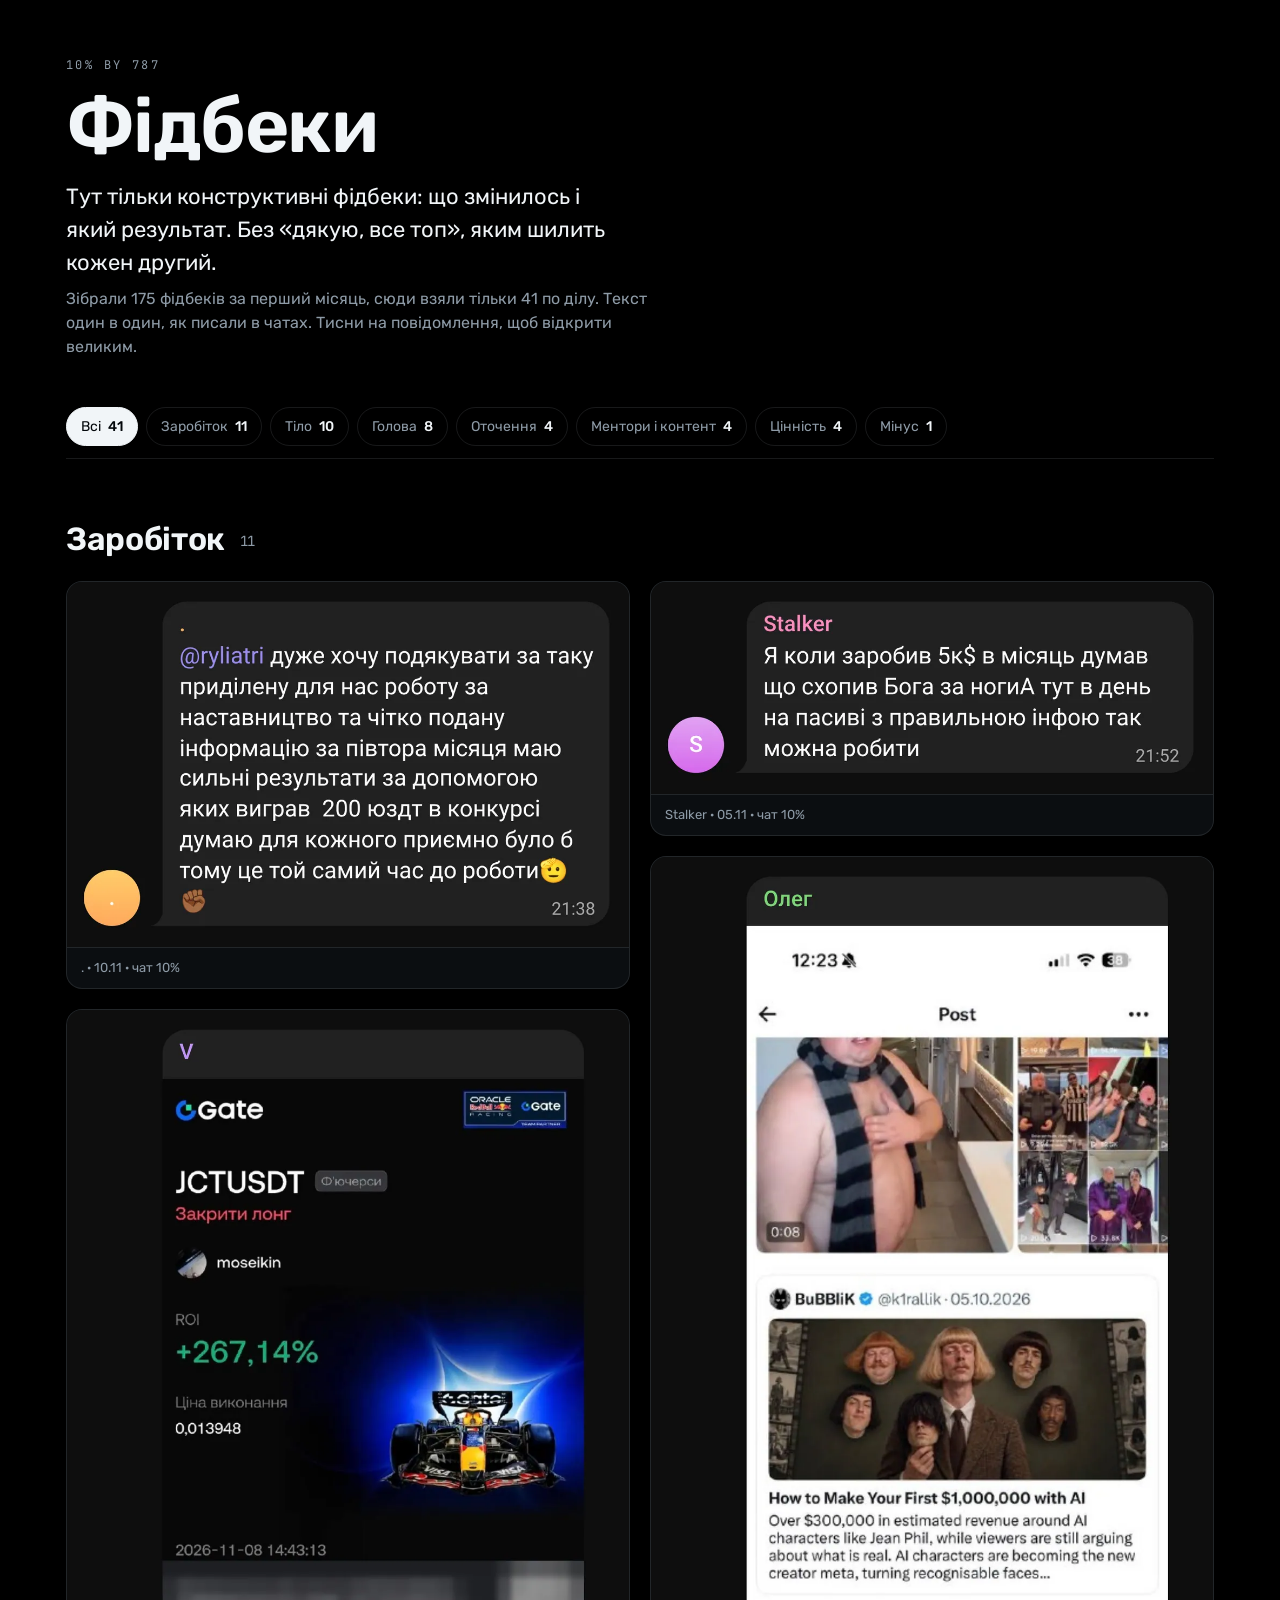
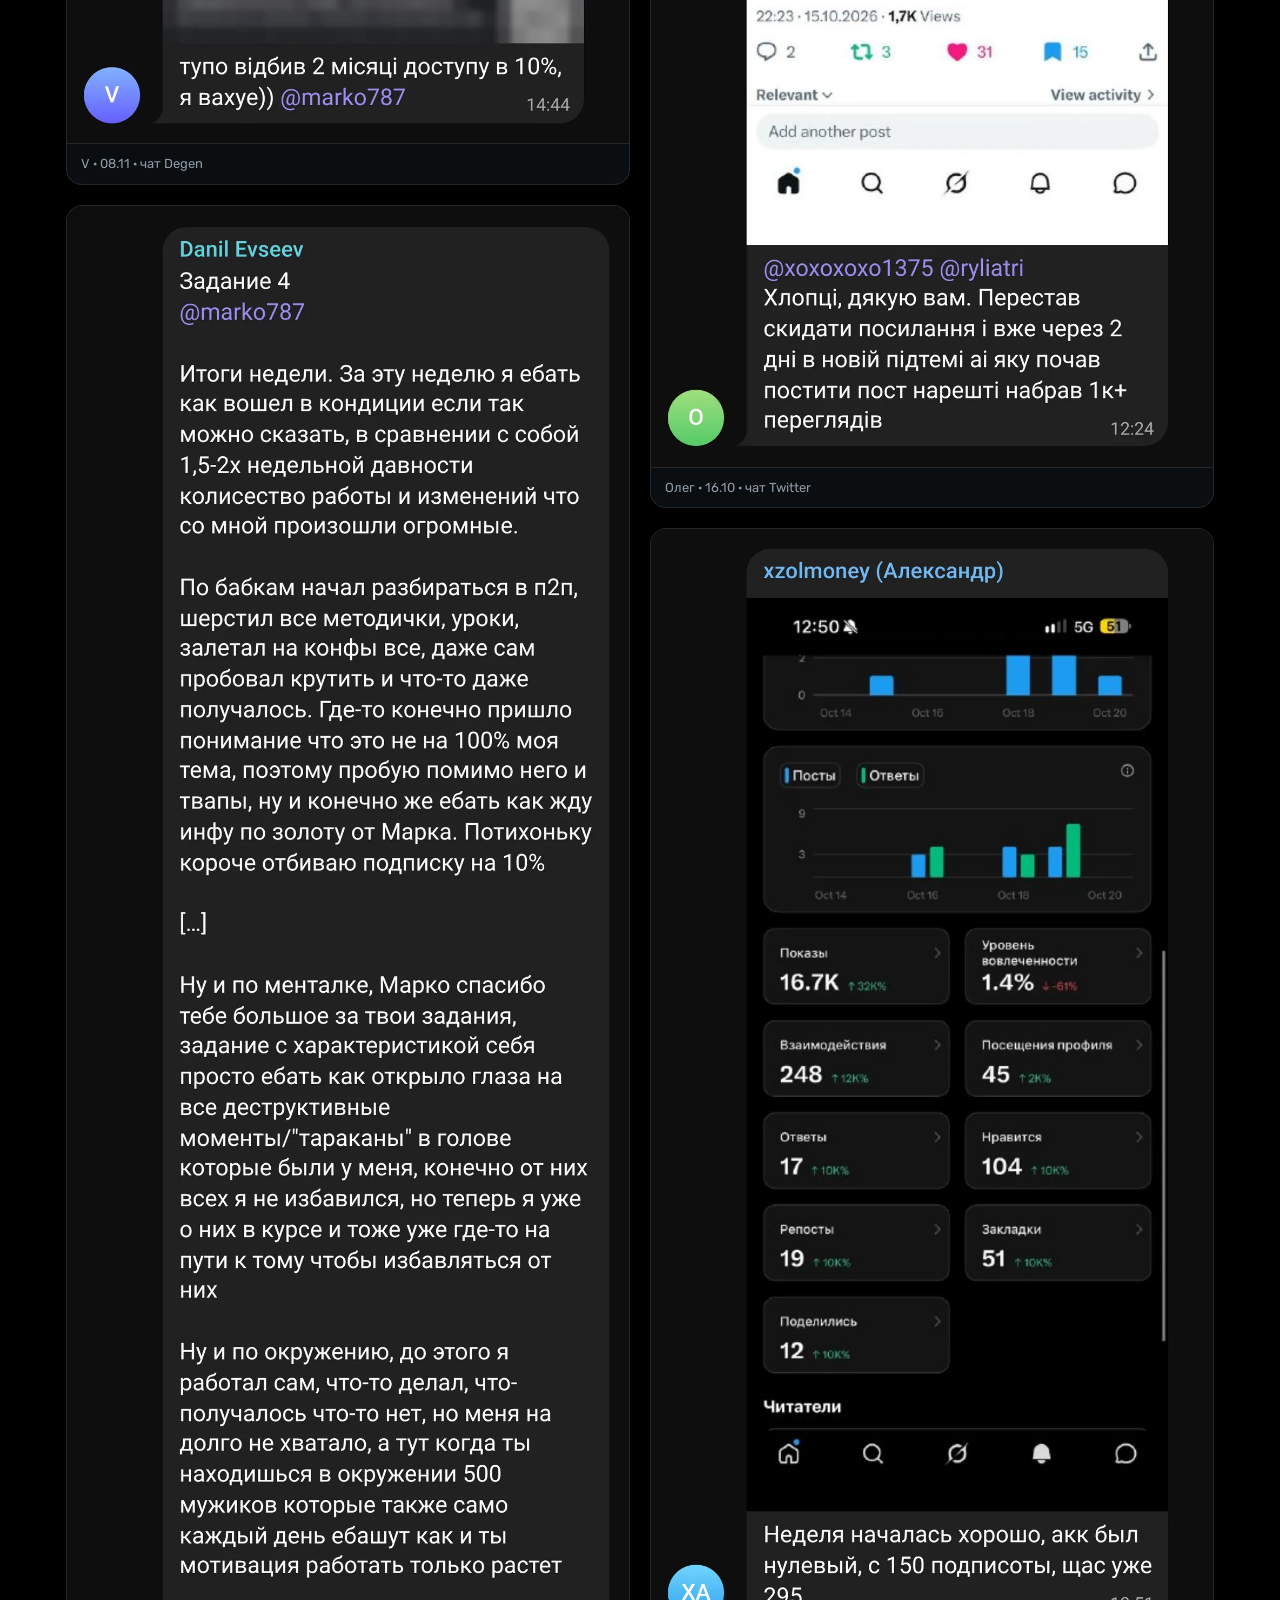
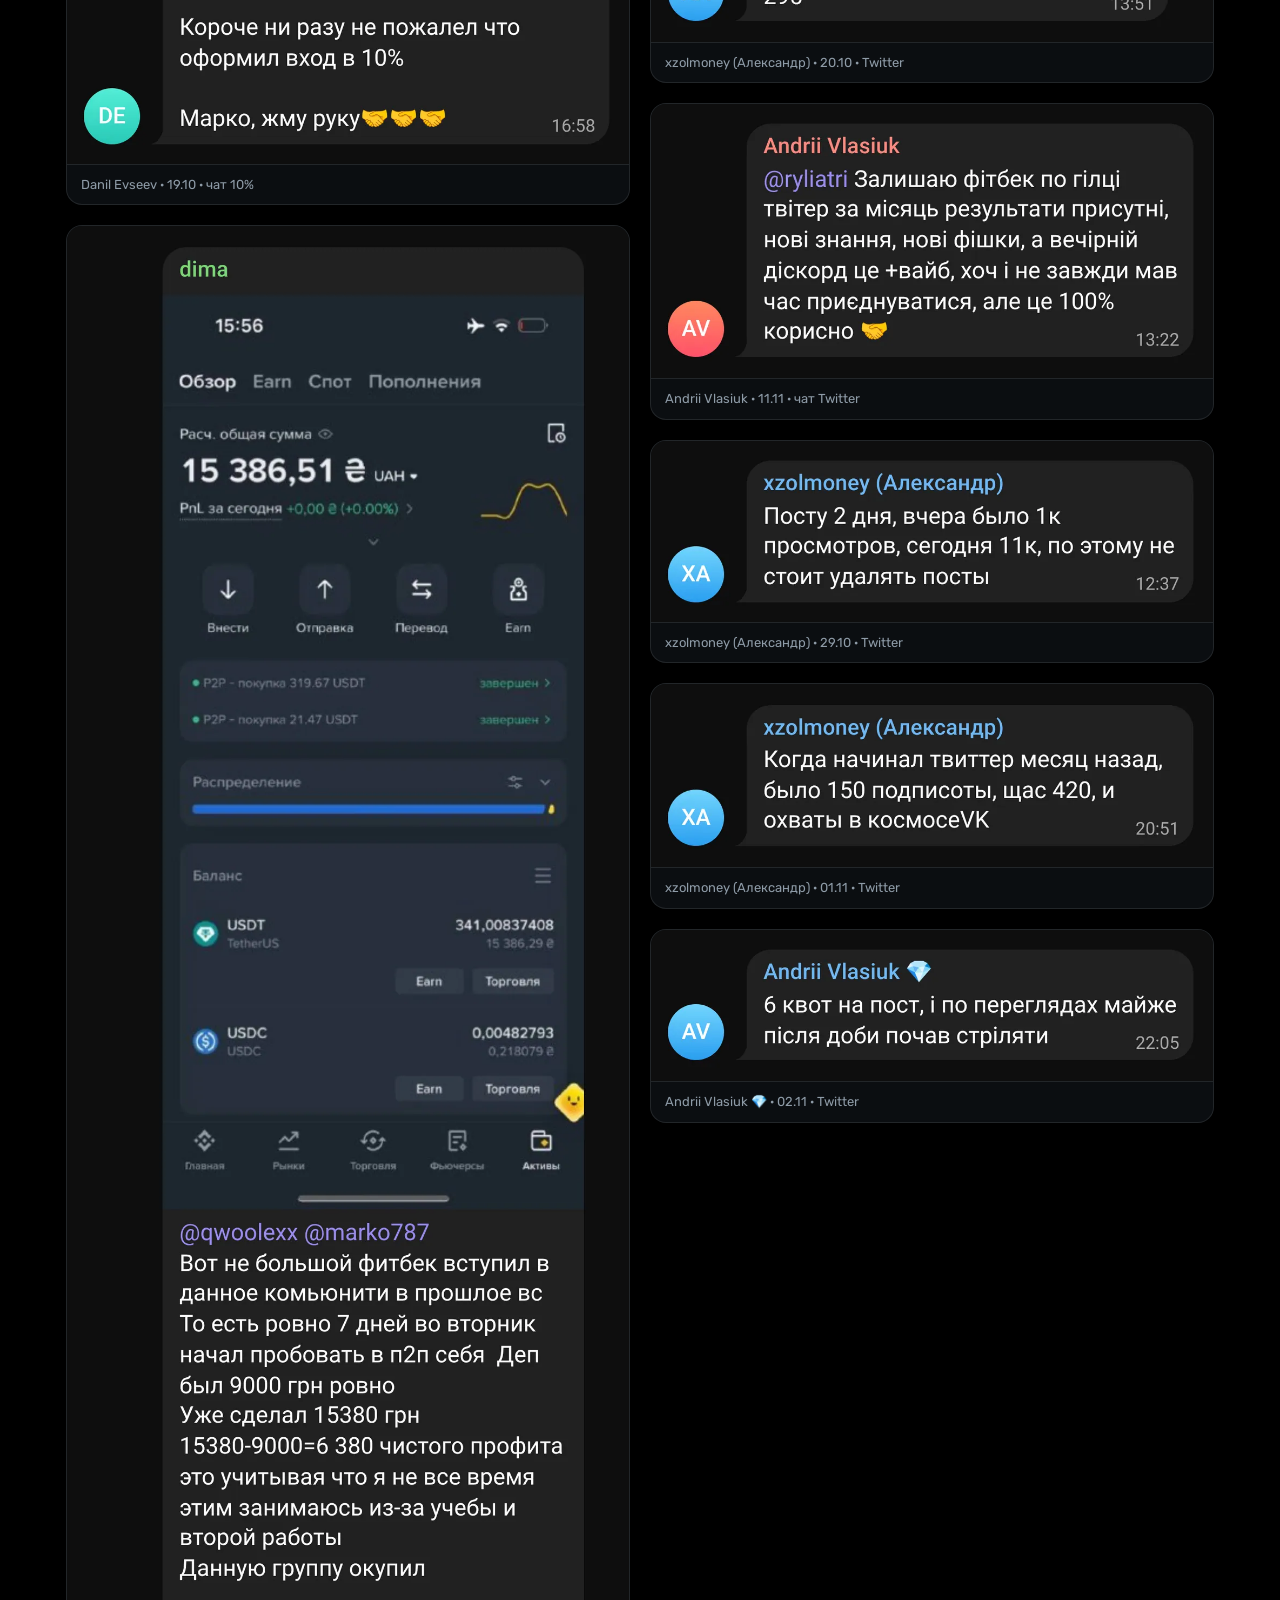
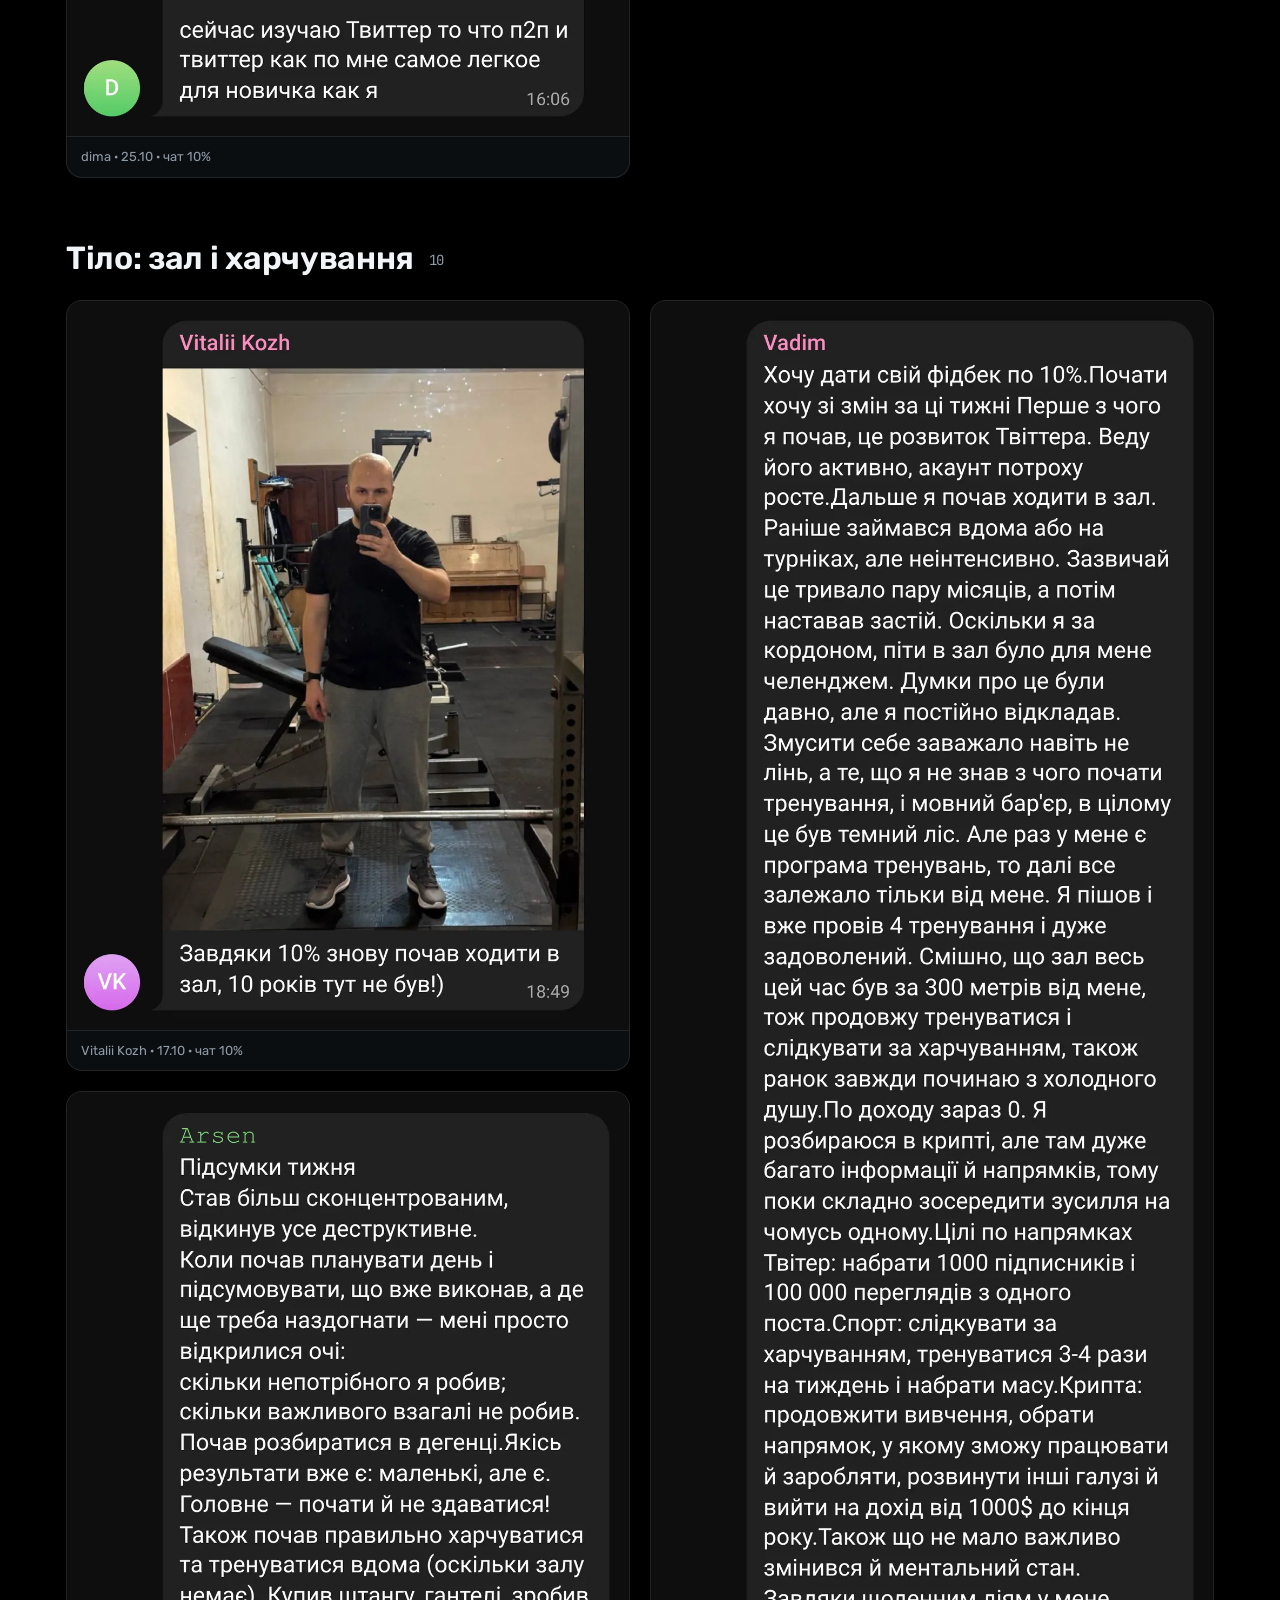
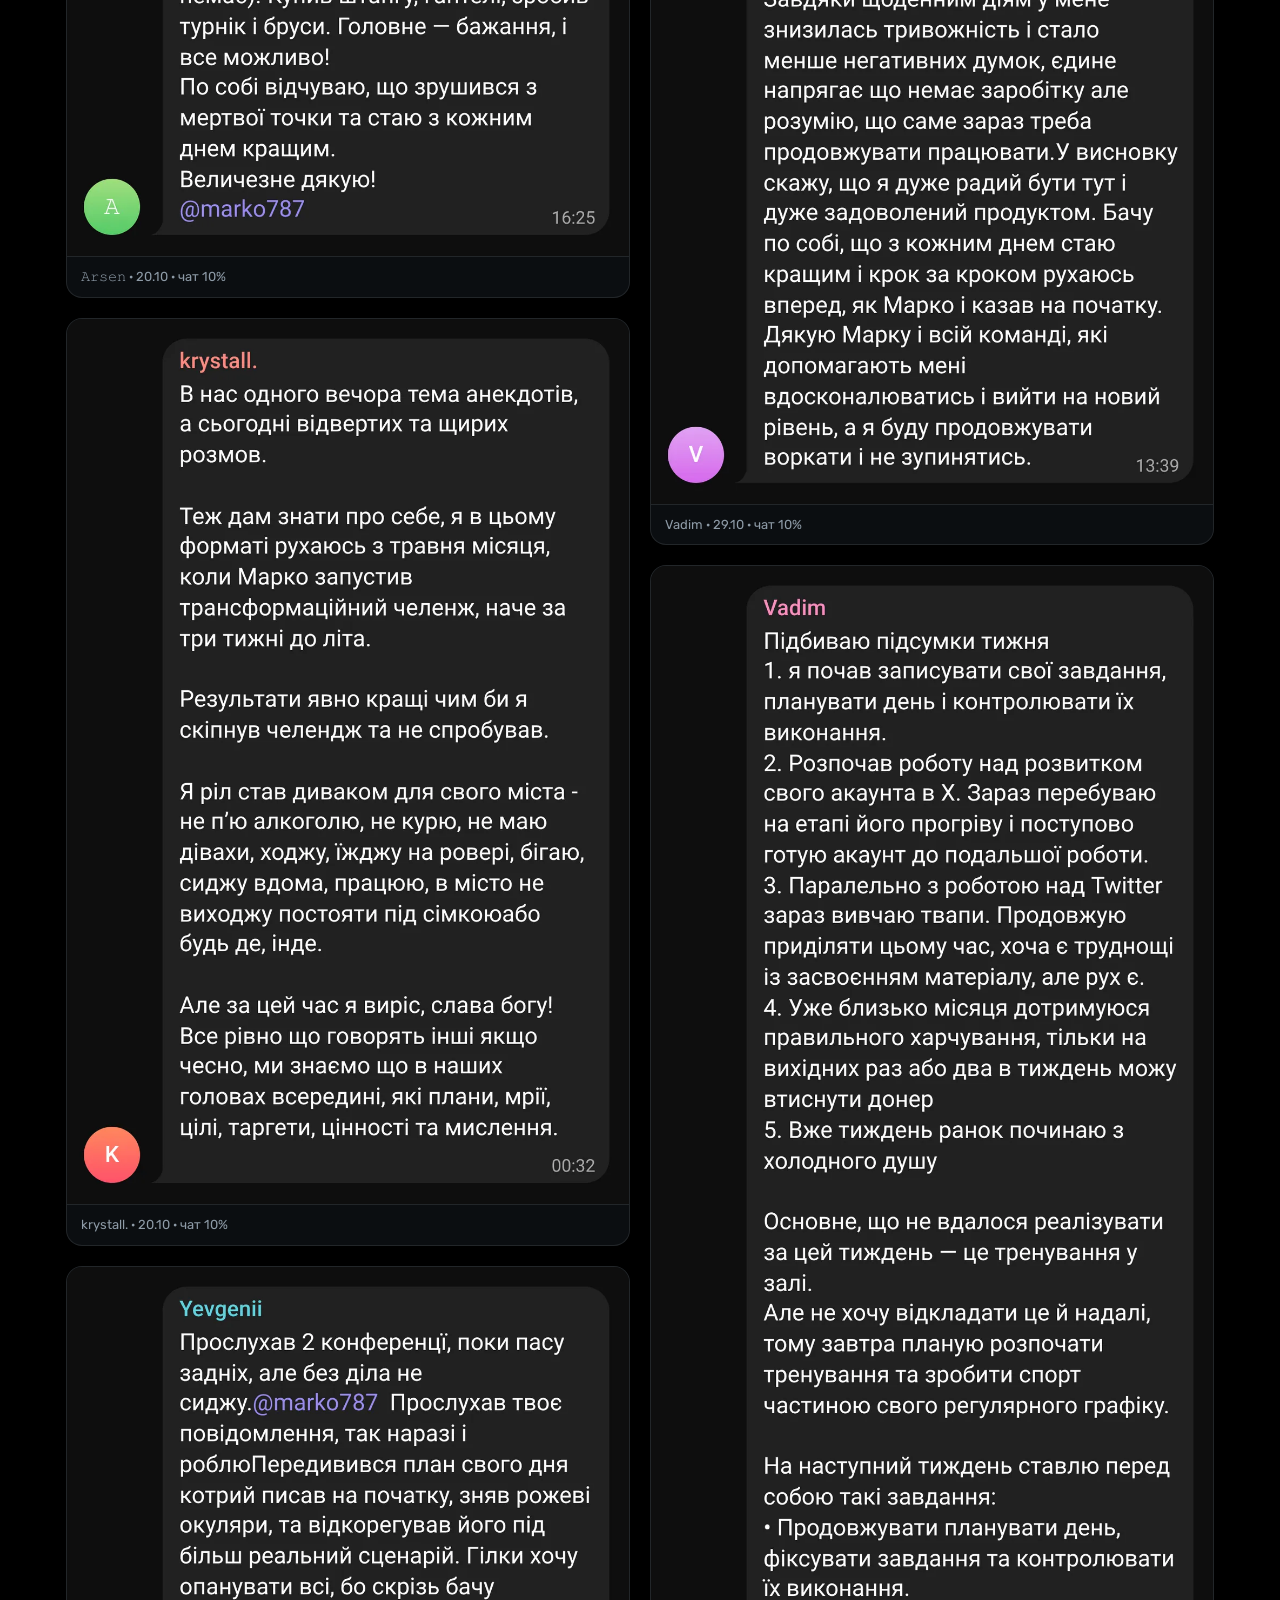
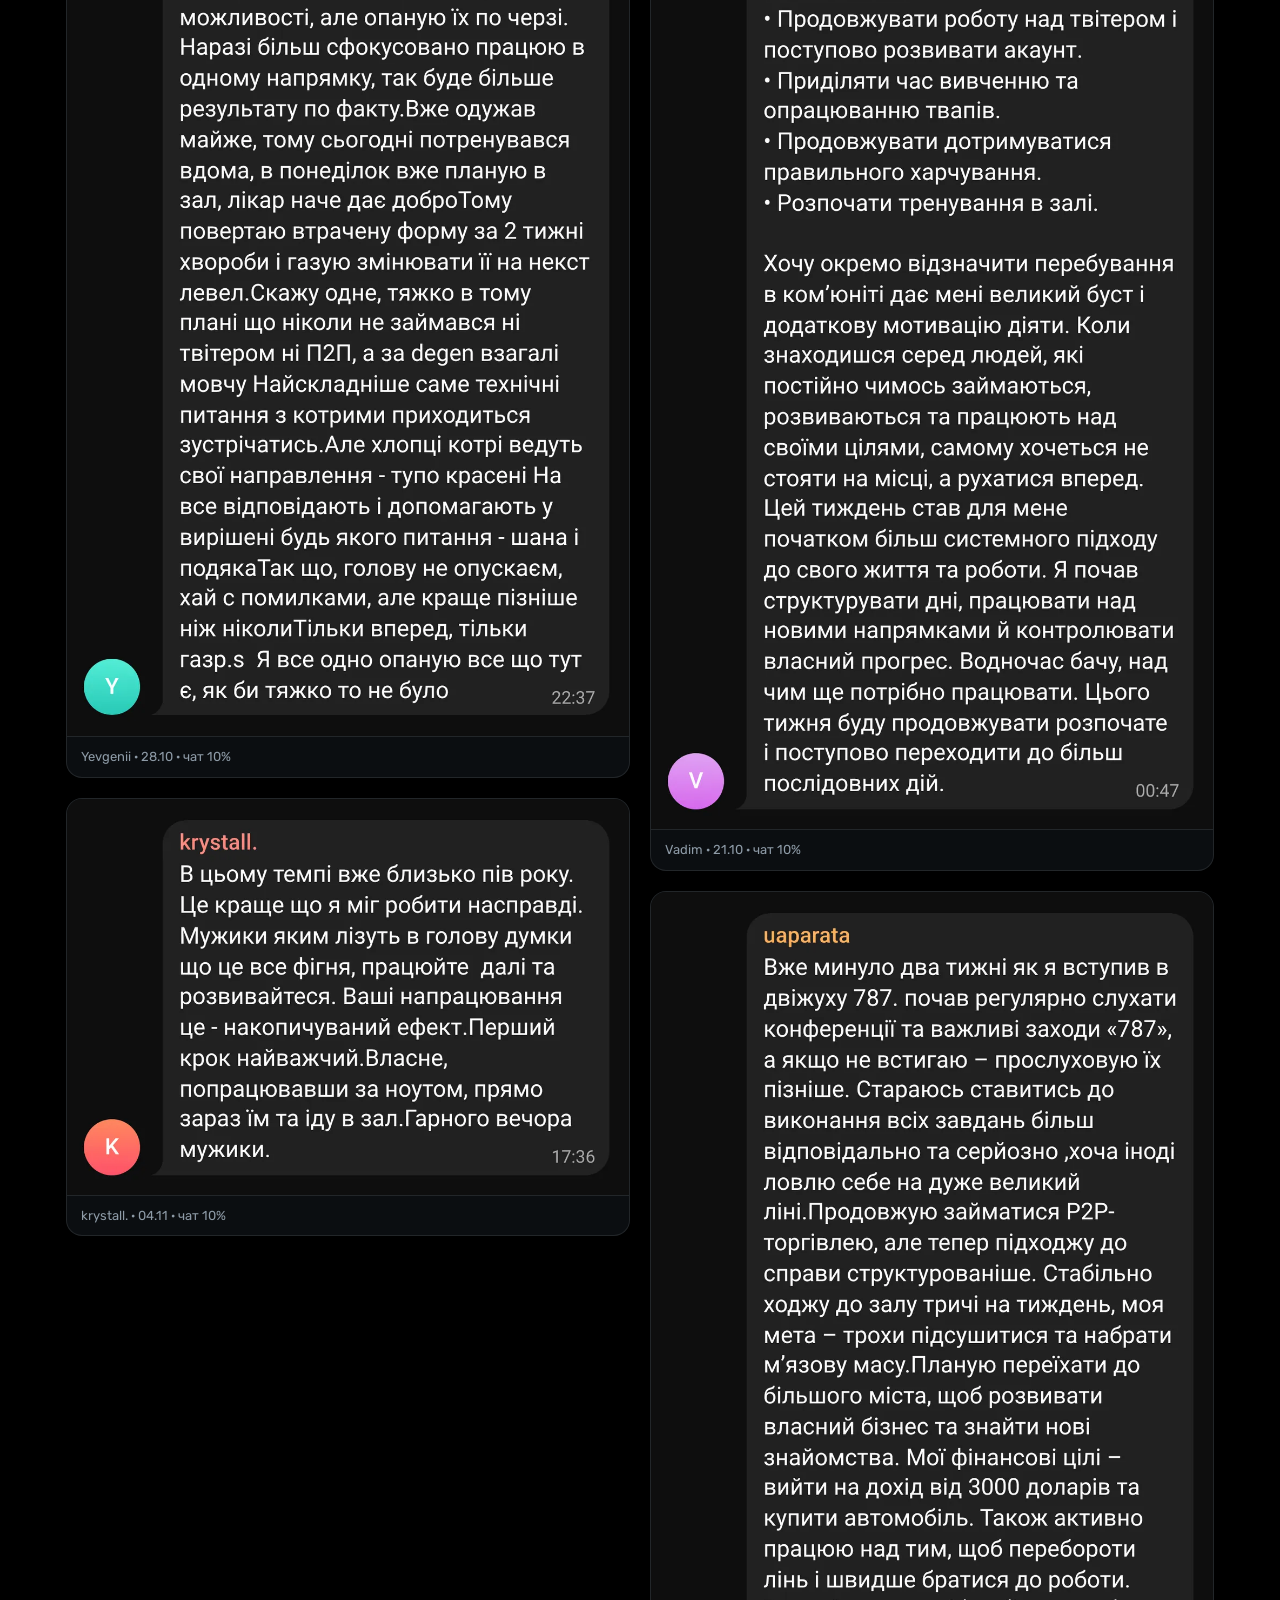
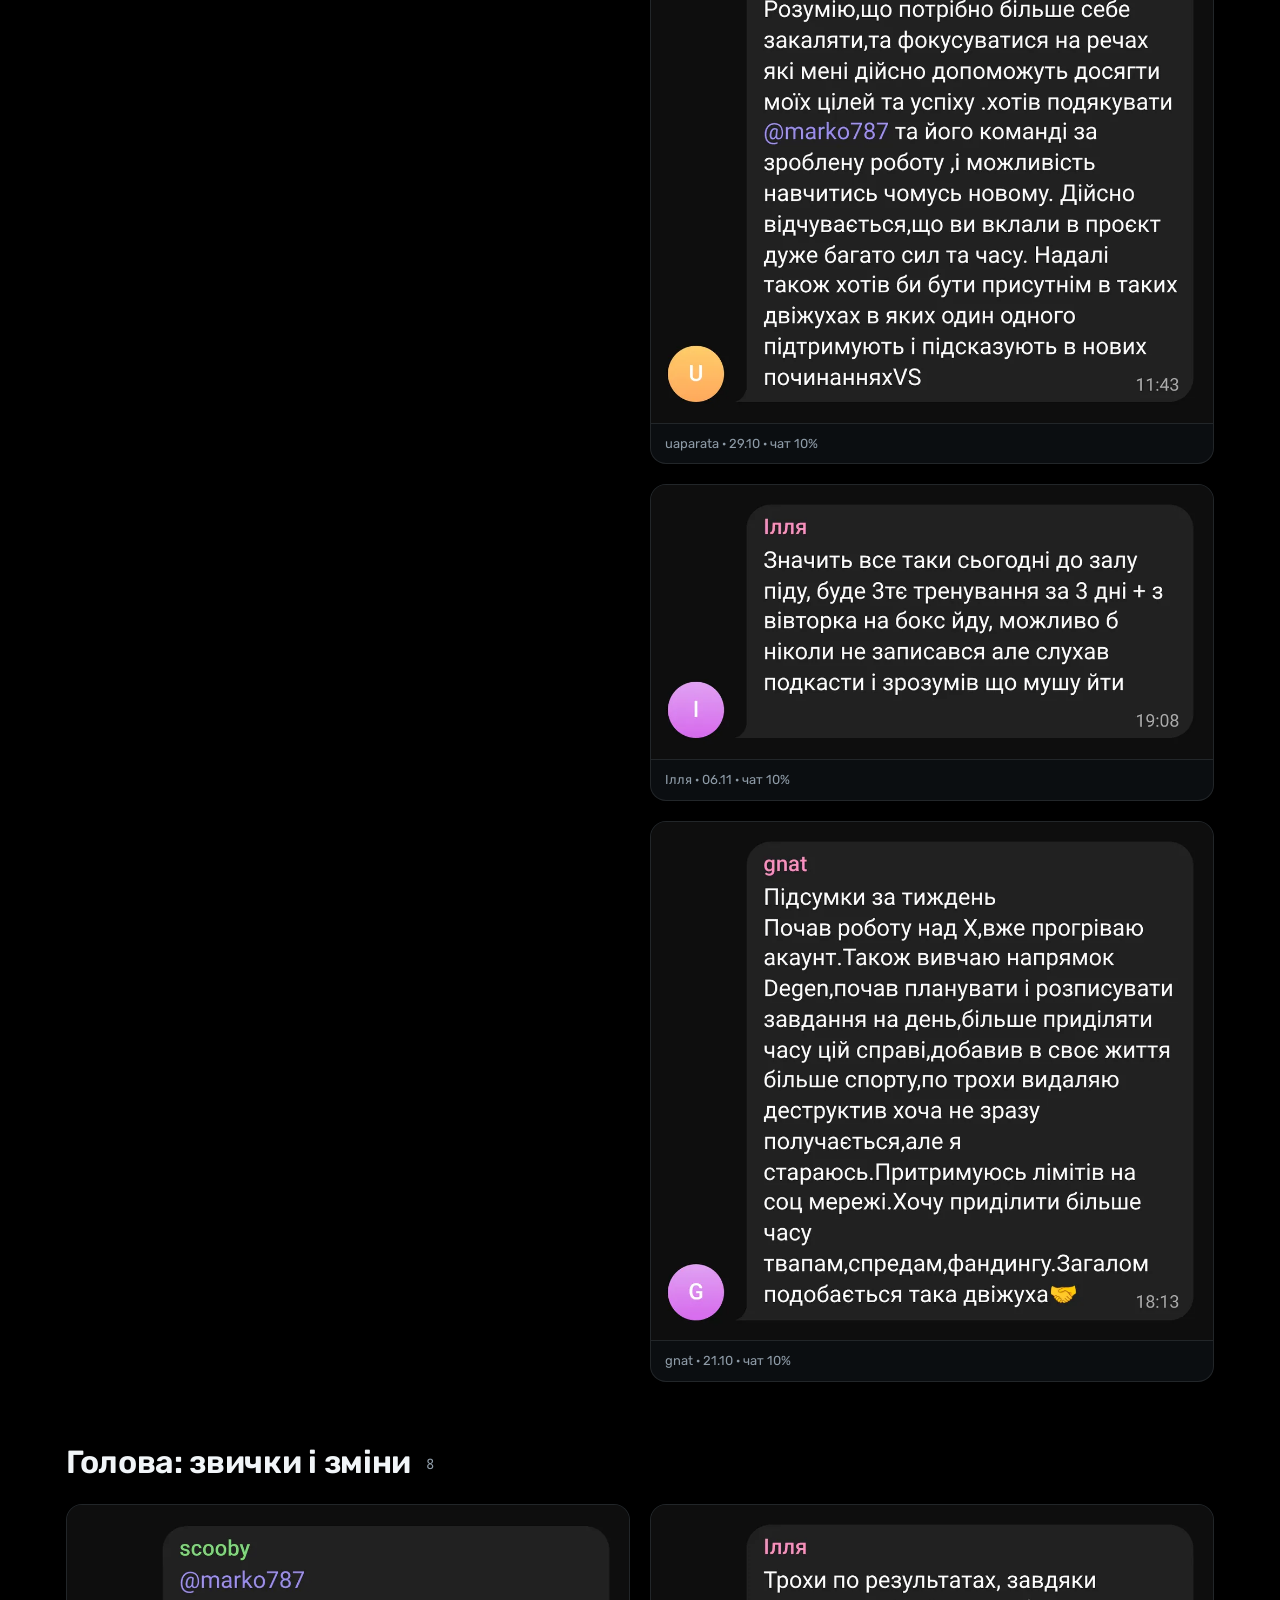
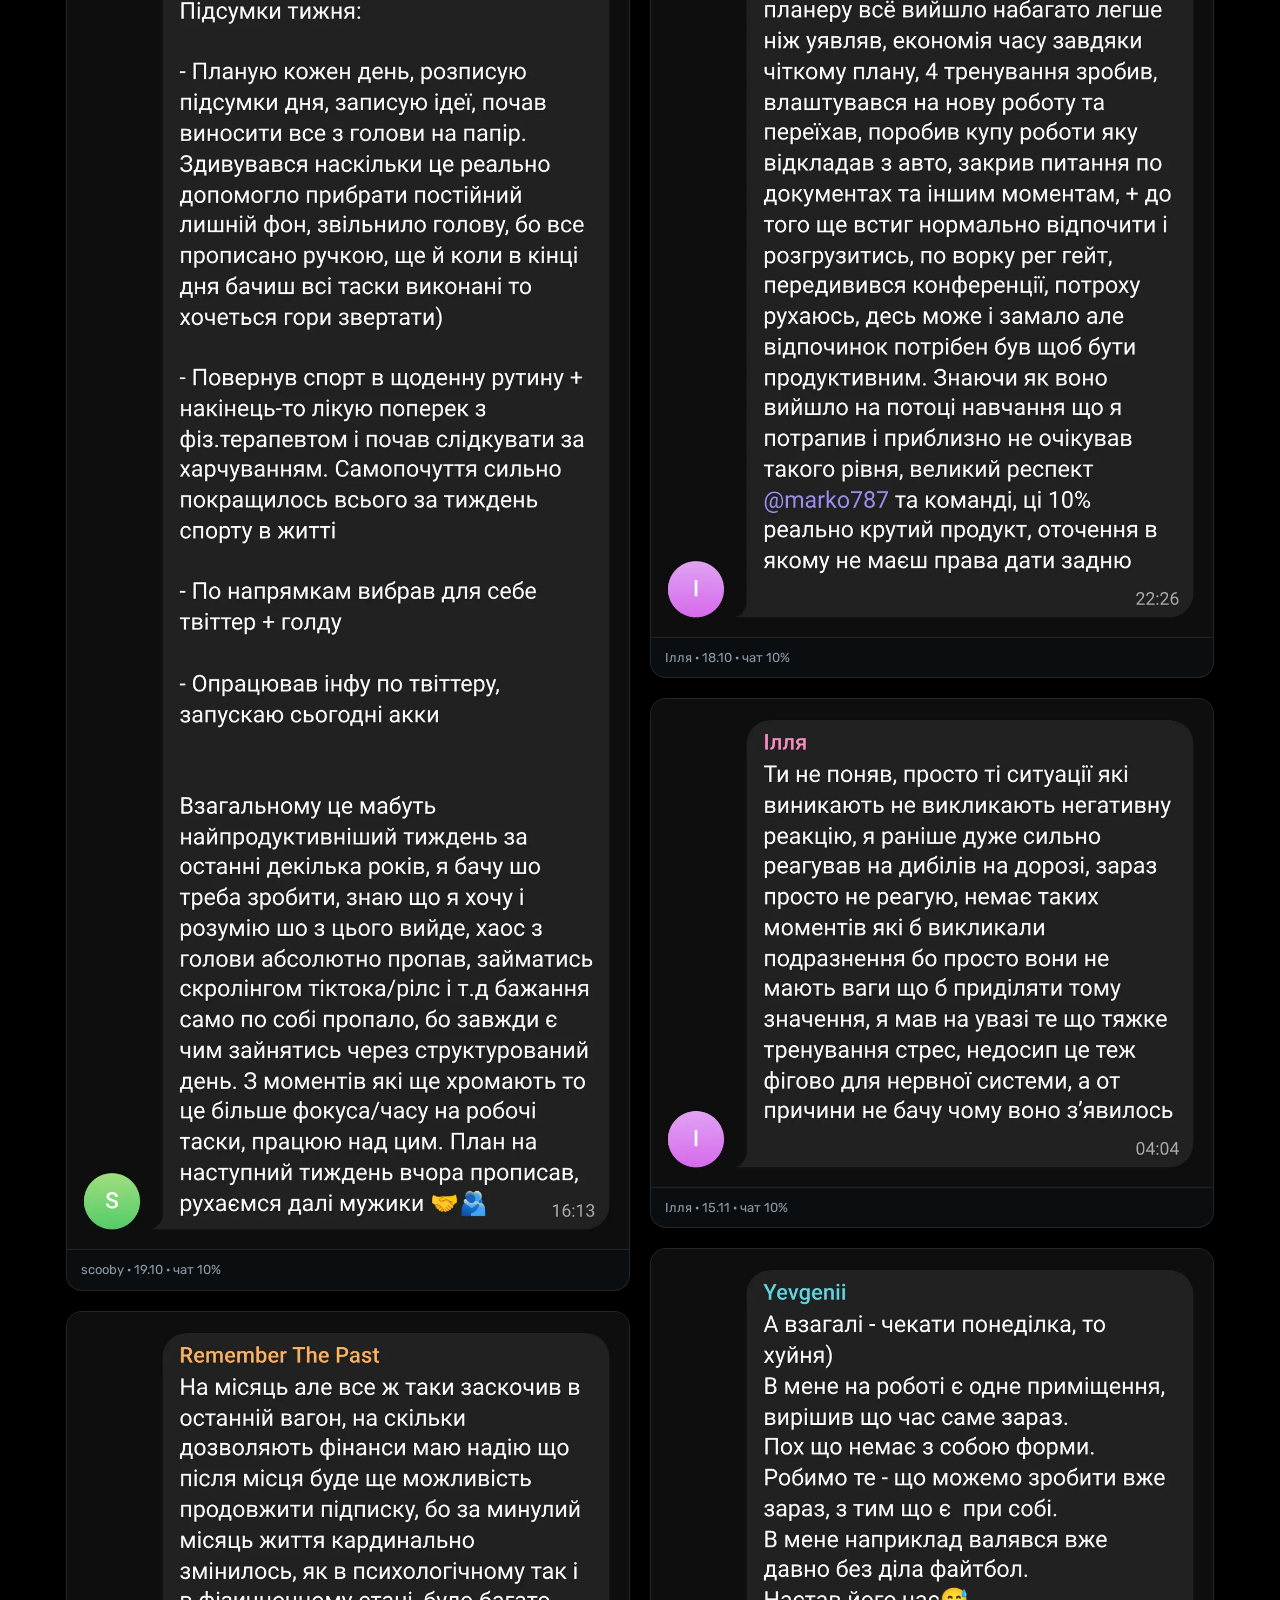
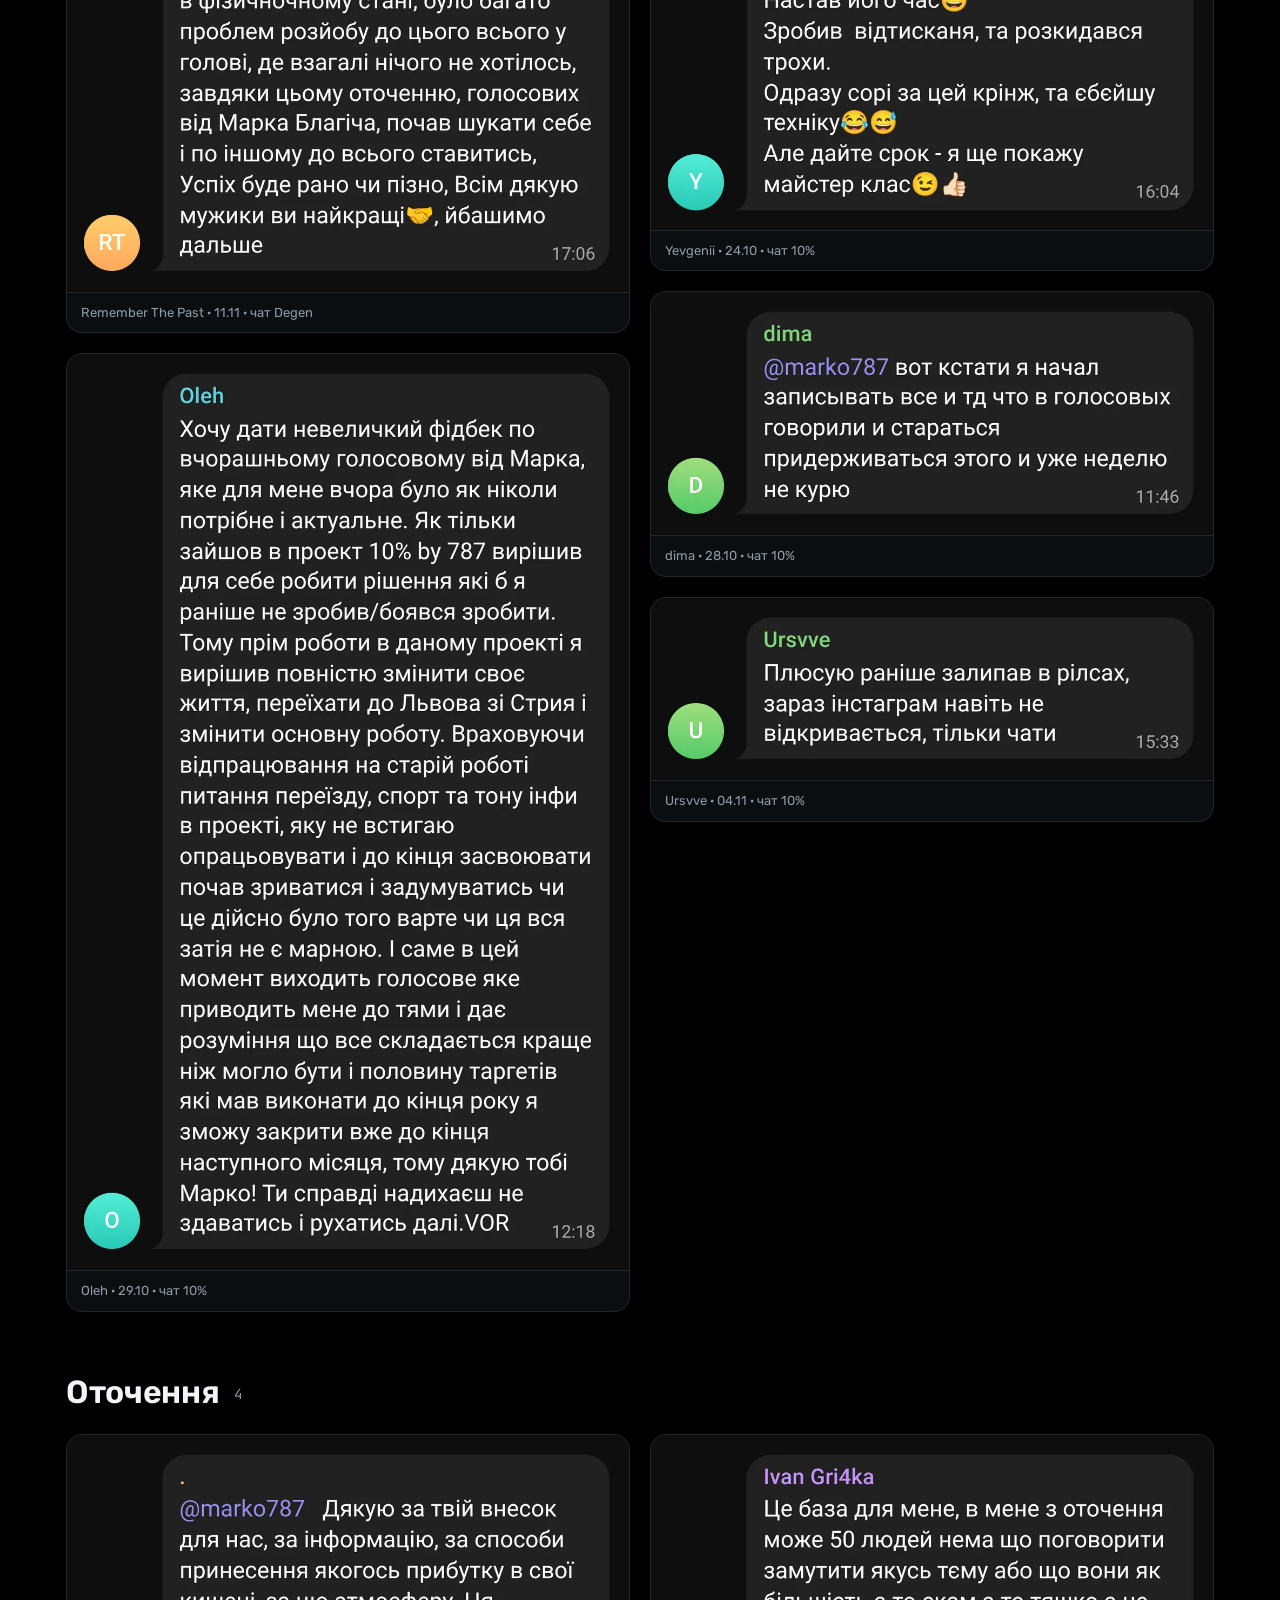
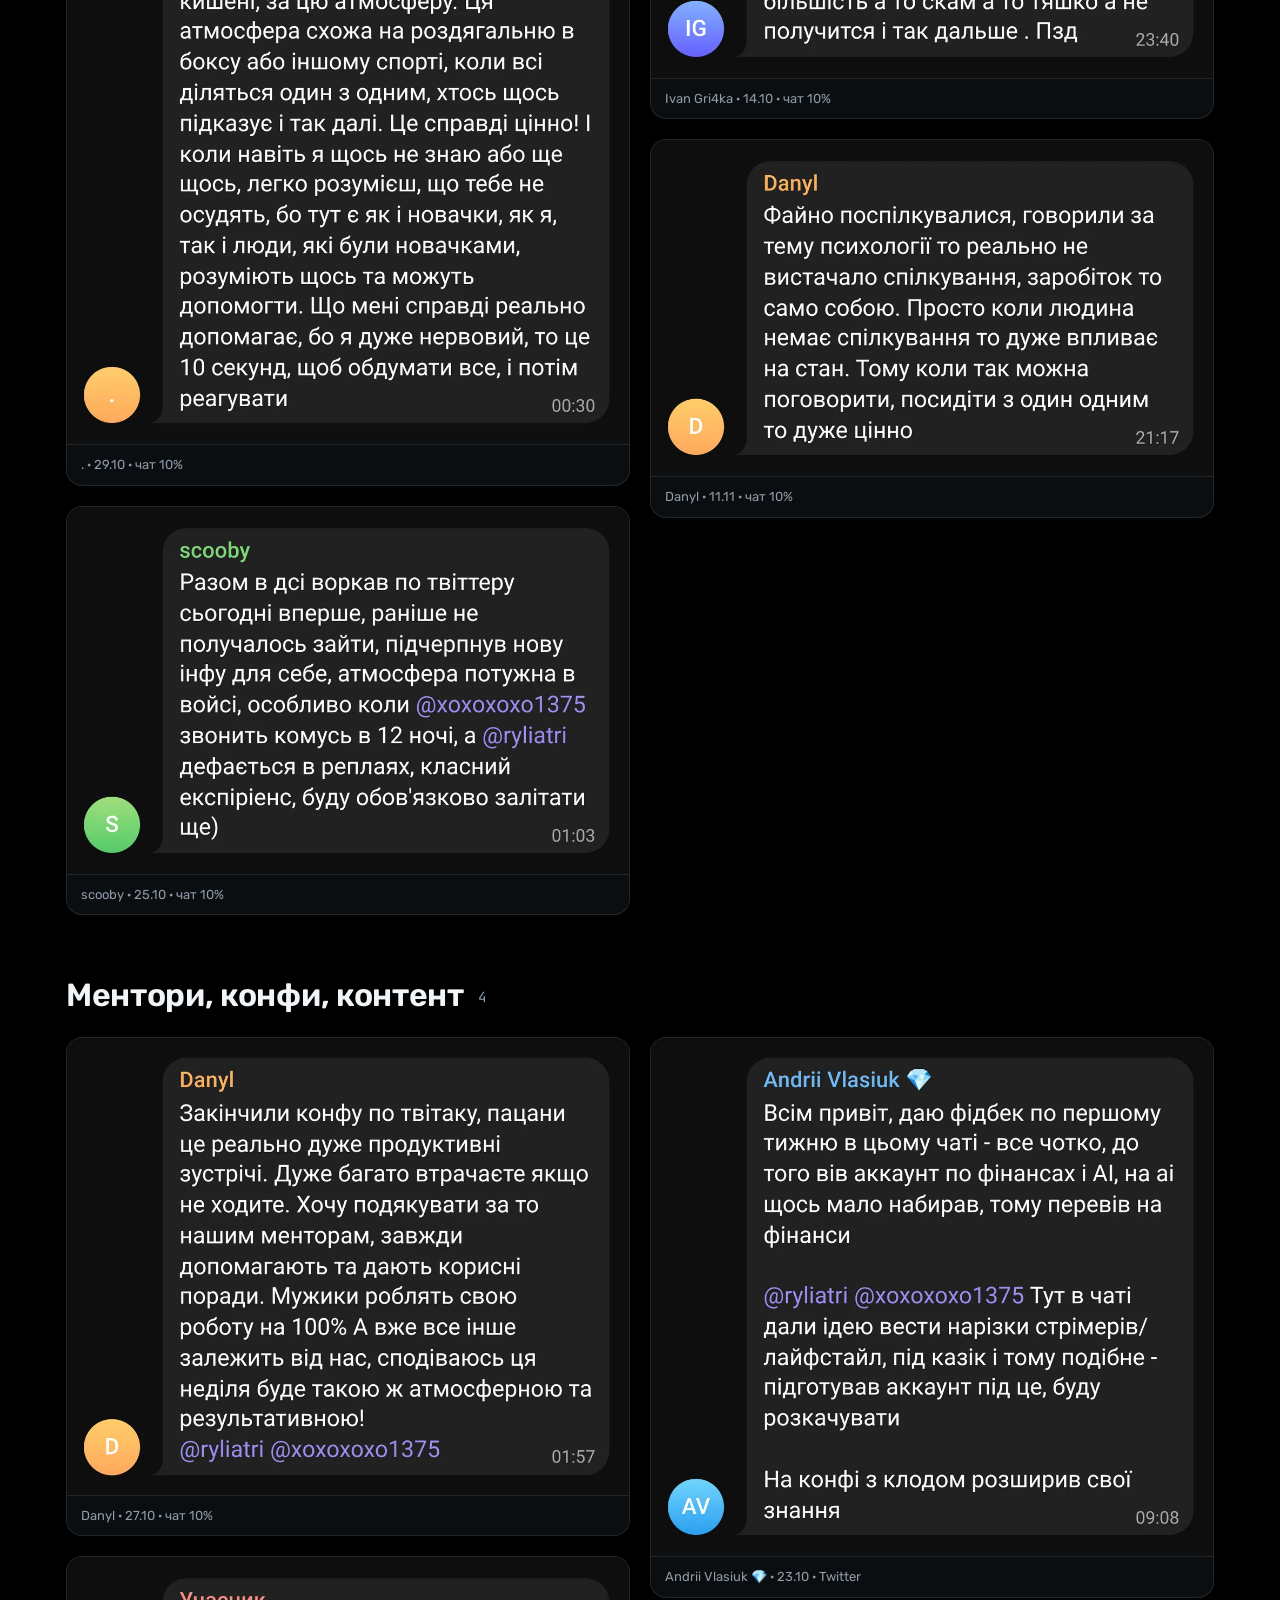
==== commit ff458b34: "Temporary staging: updated index.html (only constructive feedbacks) Co-Authored-By: Claude Opus 5.5 " ====
--- a/index.html
+++ b/index.html
@@ -4,10 +4,10 @@
 <meta charset="utf-8">
 <meta name="viewport" content="width=device-width,initial-scale=1,viewport-fit=cover">
 <title>Фідбеки 10% by 787</title>
-<meta name="description" content="174 повідомлень від учасників 10% by 787 за перший місяць ком'юніті.">
+<meta name="description" content="41 конструктивний фідбек від учасників 10% by 787 за перший місяць. Що змінилось і який результат, без «дякую».">
 <meta property="og:type" content="website">
 <meta property="og:title" content="Фідбеки 10% by 787">
-<meta property="og:description" content="174 повідомлень від учасників 10% by 787 за перший місяць ком'юніті.">
+<meta property="og:description" content="41 конструктивний фідбек від учасників 10% by 787 за перший місяць. Що змінилось і який результат, без «дякую».">
 <meta property="og:image" content="https://10by787.github.io/og.jpg">
 <meta property="og:url" content="https://10by787.github.io/">
 <meta name="twitter:card" content="summary_large_image">
@@ -62,10 +62,10 @@
 <div class="wrap">
 <div class="eb">10% BY 787</div>
 <h1>Фідбеки</h1>
-<p class="lead">174 повідомлень від учасників за перший місяць ком'юніті.</p>
-<p class="sub">Текст один в один, як писали в чатах. Тисни на повідомлення, щоб відкрити великим.</p>
-<div class="bar"><div class="chips"><button class="chip on" type="button" data-f="all">Всі <b>174</b></button><button class="chip" type="button" data-f="b0">Заробіток <b>30</b></button><button class="chip" type="button" data-f="b1">Тіло <b>19</b></button><button class="chip" type="button" data-f="b2">Голова <b>15</b></button><button class="chip" type="button" data-f="b3">Оточення <b>33</b></button><button class="chip" type="button" data-f="b4">Ментори і контент <b>57</b></button><button class="chip" type="button" data-f="b5">Цінність <b>20</b></button><button class="chip" type="button" data-f="minus">Мінус <b>1</b></button></div></div>
-<section class="blk" data-b="b0"><h2>Заробіток <span>30</span></h2><div class="grid"><figure class="cd"><img loading="lazy" decoding="async" width="1040" height="676" alt="Повідомлення від ., 10.11" src="137436.webp"><figcaption>. · 10.11 · чат 10%</figcaption></figure><figure class="cd"><img loading="lazy" decoding="async" width="1040" height="1357" alt="Повідомлення від V, 08.11" src="135977.webp"><figcaption>V · 08.11 · чат Degen</figcaption></figure><figure class="cd"><img loading="lazy" decoding="async" width="1040" height="2883" alt="Повідомлення від Danil Evseev, 19.10" src="118541.webp"><figcaption>Danil Evseev · 19.10 · чат 10%</figcaption></figure><figure class="cd"><img loading="lazy" decoding="async" width="1040" height="2795" alt="Повідомлення від dima, 25.10" src="125310.webp"><figcaption>dima · 25.10 · чат 10%</figcaption></figure><figure class="cd"><img loading="lazy" decoding="async" width="1040" height="393" alt="Повідомлення від Stalker, 05.11" src="134919.webp"><figcaption>Stalker · 05.11 · чат 10%</figcaption></figure><figure class="cd"><img loading="lazy" decoding="async" width="1040" height="790" alt="Повідомлення від xzolmoney (Александр), 01.11" src="130857.webp"><figcaption>xzolmoney (Александр) · 01.11 · Twitter</figcaption></figure><figure class="cd"><img loading="lazy" decoding="async" width="1040" height="281" alt="Повідомлення від Adam, 01.11" src="130898.webp"><figcaption>Adam · 01.11 · Twitter</figcaption></figure><figure class="cd"><img loading="lazy" decoding="async" width="1040" height="224" alt="Повідомлення від Ігор Мінчук, 23.10" src="122917.webp"><figcaption>Ігор Мінчук · 23.10 · чат Degen</figcaption></figure><figure class="cd"><img loading="lazy" decoding="async" width="1040" height="2239" alt="Повідомлення від Олег, 16.10" src="112699.webp"><figcaption>Олег · 16.10 · чат Twitter</figcaption></figure><figure class="cd"><img loading="lazy" decoding="async" width="1040" height="2059" alt="Повідомлення від xzolmoney (Александр), 20.10" src="119684.webp"><figcaption>xzolmoney (Александр) · 20.10 · Twitter</figcaption></figure><figure class="cd"><img loading="lazy" decoding="async" width="1040" height="507" alt="Повідомлення від Andrii Vlasiuk, 11.11" src="137664.webp"><figcaption>Andrii Vlasiuk · 11.11 · чат Twitter</figcaption></figure><figure class="cd"><img loading="lazy" decoding="async" width="1040" height="281" alt="Повідомлення від xzolmoney (Александр), 14.10" src="108485.webp"><figcaption>xzolmoney (Александр) · 14.10 · Twitter</figcaption></figure><figure class="cd"><img loading="lazy" decoding="async" width="1040" height="335" alt="Повідомлення від xzolmoney (Александр), 29.10" src="127877.webp"><figcaption>xzolmoney (Александр) · 29.10 · Twitter</figcaption></figure><figure class="cd"><img loading="lazy" decoding="async" width="1040" height="281" alt="Повідомлення від ., 02.11" src="131040.webp"><figcaption>. · 02.11 · чат Degen</figcaption></figure><figure class="cd"><img loading="lazy" decoding="async" width="1040" height="281" alt="Повідомлення від xzolmoney (Александр), 27.10" src="126340.webp"><figcaption>xzolmoney (Александр) · 27.10 · Twitter</figcaption></figure><figure class="cd"><img loading="lazy" decoding="async" width="1040" height="281" alt="Повідомлення від Cench, 18.10" src="117076.webp"><figcaption>Cench · 18.10 · Twitter</figcaption></figure><figure class="cd"><img loading="lazy" decoding="async" width="1040" height="338" alt="Повідомлення від xzolmoney (Александр), 01.11" src="130796.webp"><figcaption>xzolmoney (Александр) · 01.11 · Twitter</figcaption></figure><figure class="cd"><img loading="lazy" decoding="async" width="1040" height="507" alt="Повідомлення від Олег 🏜️, 13.10" src="106122.webp"><figcaption>Олег 🏜️ · 13.10 · Twitter</figcaption></figure><figure class="cd"><img loading="lazy" decoding="async" width="1040" height="281" alt="Повідомлення від Ростик, 21.10" src="120902.webp"><figcaption>Ростик · 21.10 · Twitter</figcaption></figure><figure class="cd"><img loading="lazy" decoding="async" width="1040" height="278" alt="Повідомлення від Сергій Баліцький, 29.10" src="127989.webp"><figcaption>Сергій Баліцький · 29.10 · Twitter</figcaption></figure><figure class="cd"><img loading="lazy" decoding="async" width="1040" height="395" alt="Повідомлення від xzolmoney (Александр), 01.11" src="130806.webp"><figcaption>xzolmoney (Александр) · 01.11 · Twitter</figcaption></figure><figure class="cd"><img loading="lazy" decoding="async" width="1040" height="281" alt="Повідомлення від Andrii Vlasiuk 💎, 02.11" src="131808.webp"><figcaption>Andrii Vlasiuk 💎 · 02.11 · Twitter</figcaption></figure><figure class="cd"><img loading="lazy" decoding="async" width="1040" height="281" alt="Повідомлення від Хомик, 05.11" src="134672.webp"><figcaption>Хомик · 05.11 · Degen</figcaption></figure><figure class="cd"><img loading="lazy" decoding="async" width="1040" height="224" alt="Повідомлення від dima, 04.11" src="133172.webp"><figcaption>dima · 04.11 · чат P2P</figcaption></figure><figure class="cd"><img loading="lazy" decoding="async" width="1040" height="281" alt="Повідомлення від Макс🚨, 16.10" src="113060.webp"><figcaption>Макс🚨 · 16.10 · Twitter</figcaption></figure><figure class="cd"><img loading="lazy" decoding="async" width="1040" height="1115" alt="Повідомлення від Мамай, 21.10" src="120636.webp"><figcaption>Мамай · 21.10 · Twitter</figcaption></figure><figure class="cd"><img loading="lazy" decoding="async" width="1040" height="507" alt="Повідомлення від Майкл, 23.10" src="123542.webp"><figcaption>Майкл · 23.10 · P2P</figcaption></figure><figure class="cd"><img loading="lazy" decoding="async" width="1040" height="393" alt="Повідомлення від Phantom, 28.10" src="127449.webp"><figcaption>Phantom · 28.10 · Twitter</figcaption></figure><figure class="cd"><img loading="lazy" decoding="async" width="1040" height="224" alt="Повідомлення від Тіма, 29.10" src="127965.webp"><figcaption>Тіма · 29.10 · Twitter</figcaption></figure><figure class="cd"><img loading="lazy" decoding="async" width="1040" height="281" alt="Повідомлення від Pidozriluy, 01.11" src="130823.webp"><figcaption>Pidozriluy · 01.11 · Twitter</figcaption></figure></div></section><section class="blk" data-b="b1"><h2>Тіло: зал і харчування <span>19</span></h2><div class="grid"><figure class="cd"><img loading="lazy" decoding="async" width="1040" height="1349" alt="Повідомлення від Vitalii Kozh, 17.10" src="115621.webp"><figcaption>Vitalii Kozh · 17.10 · чат 10%</figcaption></figure><figure class="cd"><img loading="lazy" decoding="async" width="1040" height="1414" alt="Повідомлення від 𝙰𝚛𝚜𝚎𝚗, 20.10" src="119830.webp"><figcaption>𝙰𝚛𝚜𝚎𝚗 · 20.10 · чат 10%</figcaption></figure><figure class="cd"><img loading="lazy" decoding="async" width="1040" height="1638" alt="Повідомлення від krystall., 20.10" src="119223.webp"><figcaption>krystall. · 20.10 · чат 10%</figcaption></figure><figure class="cd"><img loading="lazy" decoding="async" width="1040" height="1755" alt="Повідомлення від Vitalii Kozh, 13.10" src="107526.webp"><figcaption>Vitalii Kozh · 13.10 · чат 10%</figcaption></figure><figure class="cd"><img loading="lazy" decoding="async" width="1040" height="1979" alt="Повідомлення від Yevgenii, 28.10" src="127563.webp"><figcaption>Yevgenii · 28.10 · чат 10%</figcaption></figure><figure class="cd"><img loading="lazy" decoding="async" width="1040" height="619" alt="Повідомлення від Макс, 03.11" src="132505.webp"><figcaption>Макс · 03.11 · чат 10%</figcaption></figure><figure class="cd"><img loading="lazy" decoding="async" width="1040" height="733" alt="Повідомлення від krystall., 04.11" src="133526.webp"><figcaption>krystall. · 04.11 · чат 10%</figcaption></figure><figure class="cd"><img loading="lazy" decoding="async" width="1040" height="224" alt="Повідомлення від Andrii Vlasiuk 💎, 25.10" src="124976.webp"><figcaption>Andrii Vlasiuk 💎 · 25.10 · чат 10%</figcaption></figure><figure class="cd"><img loading="lazy" decoding="async" width="1040" height="3336" alt="Повідомлення від Vadim, 29.10" src="127957.webp"><figcaption>Vadim · 29.10 · чат 10%</figcaption></figure><figure class="cd"><img loading="lazy" decoding="async" width="1040" height="281" alt="Повідомлення від Danyl, 03.11" src="132306.webp"><figcaption>Danyl · 03.11 · чат 10%</figcaption></figure><figure class="cd"><img loading="lazy" decoding="async" width="1040" height="3448" alt="Повідомлення від Vadim, 21.10" src="120469.webp"><figcaption>Vadim · 21.10 · чат 10%</figcaption></figure><figure class="cd"><img loading="lazy" decoding="async" width="1040" height="2093" alt="Повідомлення від uaparata, 29.10" src="127837.webp"><figcaption>uaparata · 29.10 · чат 10%</figcaption></figure><figure class="cd"><img loading="lazy" decoding="async" width="1040" height="338" alt="Повідомлення від Massimo, 01.11" src="130472.webp"><figcaption>Massimo · 01.11 · чат 10%</figcaption></figure><figure class="cd"><img loading="lazy" decoding="async" width="1040" height="393" alt="Повідомлення від 𝕺𝖑𝖊𝖐𝖘𝖆𝖓𝖉𝖗 ️, 01.11" src="130483.webp"><figcaption>𝕺𝖑𝖊𝖐𝖘𝖆𝖓𝖉𝖗 ️ · 01.11 · чат 10%</figcaption></figure><figure class="cd"><img loading="lazy" decoding="async" width="1040" height="507" alt="Повідомлення від Ілля, 06.11" src="135335.webp"><figcaption>Ілля · 06.11 · чат 10%</figcaption></figure><figure class="cd"><img loading="lazy" decoding="async" width="1040" height="959" alt="Повідомлення від gnat, 21.10" src="121032.webp"><figcaption>gnat · 21.10 · чат 10%</figcaption></figure><figure class="cd"><img loading="lazy" decoding="async" width="1040" height="338" alt="Повідомлення від Nazar Smoliev, 03.11" src="132061.webp"><figcaption>Nazar Smoliev · 03.11 · чат 10%</figcaption></figure><figure class="cd"><img loading="lazy" decoding="async" width="1040" height="281" alt="Повідомлення від Stalker, 03.11" src="132063.webp"><figcaption>Stalker · 03.11 · чат 10%</figcaption></figure><figure class="cd"><img loading="lazy" decoding="async" width="1040" height="335" alt="Повідомлення від Yevgenii, 05.11" src="134755.webp"><figcaption>Yevgenii · 05.11 · чат 10%</figcaption></figure></div></section><section class="blk" data-b="b2"><h2>Голова: звички і зміни <span>15</span></h2><div class="grid"><figure class="cd"><img loading="lazy" decoding="async" width="1040" height="2488" alt="Повідомлення від scooby, 19.10" src="118479.webp"><figcaption>scooby · 19.10 · чат 10%</figcaption></figure><figure class="cd"><img loading="lazy" decoding="async" width="1040" height="1074" alt="Повідомлення від Remember The Past, 11.11" src="137997.webp"><figcaption>Remember The Past · 11.11 · чат Degen</figcaption></figure><figure class="cd"><img loading="lazy" decoding="async" width="1040" height="1695" alt="Повідомлення від Oleh, 29.10" src="127850.webp"><figcaption>Oleh · 29.10 · чат 10%</figcaption></figure><figure class="cd"><img loading="lazy" decoding="async" width="1040" height="1955" alt="Повідомлення від Максим Шумельда, 13.10" src="107740.webp"><figcaption>Максим Шумельда · 13.10 · чат 10%</figcaption></figure><figure class="cd"><img loading="lazy" decoding="async" width="1040" height="1355" alt="Повідомлення від Ілля, 18.10" src="117559.webp"><figcaption>Ілля · 18.10 · чат 10%</figcaption></figure><figure class="cd"><img loading="lazy" decoding="async" width="1040" height="790" alt="Повідомлення від Danyl, 21.10" src="121364.webp"><figcaption>Danyl · 21.10 · чат 10%</figcaption></figure><figure class="cd"><img loading="lazy" decoding="async" width="1040" height="281" alt="Повідомлення від krystall., 02.11" src="131624.webp"><figcaption>krystall. · 02.11 · чат 10%</figcaption></figure><figure class="cd"><img loading="lazy" decoding="async" width="1040" height="450" alt="Повідомлення від Ілля, 15.10" src="112260.webp"><figcaption>Ілля · 15.10 · чат 10%</figcaption></figure><figure class="cd"><img loading="lazy" decoding="async" width="1040" height="902" alt="Повідомлення від Ілля, 15.11" src="140812.webp"><figcaption>Ілля · 15.11 · чат 10%</figcaption></figure><figure class="cd"><img loading="lazy" decoding="async" width="1040" height="1074" alt="Повідомлення від Yevgenii, 24.10" src="124554.webp"><figcaption>Yevgenii · 24.10 · чат 10%</figcaption></figure><figure class="cd"><img loading="lazy" decoding="async" width="1040" height="1469" alt="Повідомлення від Ілля, 13.10" src="107165.webp"><figcaption>Ілля · 13.10 · чат 10%</figcaption></figure><figure class="cd"><img loading="lazy" decoding="async" width="1040" height="338" alt="Повідомлення від Danyl, 17.10" src="115707.webp"><figcaption>Danyl · 17.10 · чат 10%</figcaption></figure><figure class="cd"><img loading="lazy" decoding="async" width="1040" height="281" alt="Повідомлення від Danyl, 17.10" src="115711.webp"><figcaption>Danyl · 17.10 · чат 10%</figcaption></figure><figure class="cd"><img loading="lazy" decoding="async" width="1040" height="450" alt="Повідомлення від dima, 28.10" src="127166.webp"><figcaption>dima · 28.10 · чат 10%</figcaption></figure><figure class="cd"><img loading="lazy" decoding="async" width="1040" height="338" alt="Повідомлення від Ursvve, 04.11" src="133339.webp"><figcaption>Ursvve · 04.11 · чат 10%</figcaption></figure></div></section><section class="blk" data-b="b3"><h2>Оточення <span>33</span></h2><div class="grid"><figure class="cd"><img loading="lazy" decoding="async" width="1040" height="1128" alt="Повідомлення від ., 29.10" src="127678.webp"><figcaption>. · 29.10 · чат 10%</figcaption></figure><figure class="cd"><img loading="lazy" decoding="async" width="1040" height="1581" alt="Повідомлення від Dima, 03.11" src="131893.webp"><figcaption>Dima · 03.11 · чат 10%</figcaption></figure><figure class="cd"><img loading="lazy" decoding="async" width="1040" height="281" alt="Повідомлення від Макс, 31.10" src="129628.webp"><figcaption>Макс · 31.10 · чат 10%</figcaption></figure><figure class="cd"><img loading="lazy" decoding="async" width="1040" height="621" alt="Повідомлення від xzolmoney (Александр), 12.10" src="105369.webp"><figcaption>xzolmoney (Александр) · 12.10 · чат 10%</figcaption></figure><figure class="cd"><img loading="lazy" decoding="async" width="1040" height="1355" alt="Повідомлення від xzolmoney (Александр), 27.10" src="126972.webp"><figcaption>xzolmoney (Александр) · 27.10 · Twitter</figcaption></figure><figure class="cd"><img loading="lazy" decoding="async" width="1040" height="281" alt="Повідомлення від xzolmoney (Александр), 12.10" src="105523.webp"><figcaption>xzolmoney (Александр) · 12.10 · чат 10%</figcaption></figure><figure class="cd"><img loading="lazy" decoding="async" width="1040" height="450" alt="Повідомлення від xzolmoney (Александр), 12.10" src="105622.webp"><figcaption>xzolmoney (Александр) · 12.10 · чат 10%</figcaption></figure><figure class="cd"><img loading="lazy" decoding="async" width="1040" height="338" alt="Повідомлення від ., 29.10" src="128311.webp"><figcaption>. · 29.10 · Twitter</figcaption></figure><figure class="cd"><img loading="lazy" decoding="async" width="1040" height="338" alt="Повідомлення від Danyl, 11.11" src="138120.webp"><figcaption>Danyl · 11.11 · чат 10%</figcaption></figure><figure class="cd"><img loading="lazy" decoding="async" width="1040" height="335" alt="Повідомлення від 𝓘𝓰𝓸𝓡, 30.10" src="129303.webp"><figcaption>𝓘𝓰𝓸𝓡 · 30.10 · чат 10%</figcaption></figure><figure class="cd"><img loading="lazy" decoding="async" width="1040" height="338" alt="Повідомлення від Сергій Баліцький, 12.10" src="105337.webp"><figcaption>Сергій Баліцький · 12.10 · чат 10%</figcaption></figure><figure class="cd"><img loading="lazy" decoding="async" width="1040" height="395" alt="Повідомлення від 𝓘𝓰𝓸𝓡, 12.10" src="105443.webp"><figcaption>𝓘𝓰𝓸𝓡 · 12.10 · чат 10%</figcaption></figure><figure class="cd"><img loading="lazy" decoding="async" width="1040" height="335" alt="Повідомлення від Massimo, 14.10" src="109004.webp"><figcaption>Massimo · 14.10 · чат 10%</figcaption></figure><figure class="cd"><img loading="lazy" decoding="async" width="1040" height="281" alt="Повідомлення від krystall., 20.10" src="119213.webp"><figcaption>krystall. · 20.10 · чат 10%</figcaption></figure><figure class="cd"><img loading="lazy" decoding="async" width="1040" height="450" alt="Повідомлення від ︎ ︎ ︎︎ ︎ ︎ ︎ ︎︎ ︎ ︎︎︎ ︎ ︎ ︎ ︎ ︎ ︎︎ ︎ ︎ ︎ ︎︎ ︎ ︎ ︎ ︎︎ ︎ ︎︎︎ ︎ ︎, 27.10" src="126251.webp"><figcaption>︎ ︎ ︎︎ ︎ ︎ ︎ ︎︎ ︎ ︎︎︎ ︎ ︎ ︎ ︎ ︎ ︎︎ ︎ ︎ ︎ ︎︎ ︎ ︎ ︎ ︎︎ ︎ ︎︎︎ ︎ ︎ · 27.10 · Twitter</figcaption></figure><figure class="cd"><img loading="lazy" decoding="async" width="1040" height="679" alt="Повідомлення від scooby, 25.10" src="124940.webp"><figcaption>scooby · 25.10 · чат 10%</figcaption></figure><figure class="cd"><img loading="lazy" decoding="async" width="1040" height="733" alt="Повідомлення від Danyl, 14.10" src="110526.webp"><figcaption>Danyl · 14.10 · чат 10%</figcaption></figure><figure class="cd"><img loading="lazy" decoding="async" width="1040" height="902" alt="Повідомлення від Danyl, 29.10" src="128301.webp"><figcaption>Danyl · 29.10 · чат 10%</figcaption></figure><figure class="cd"><img loading="lazy" decoding="async" width="1040" height="281" alt="Повідомлення від ., 31.10" src="129404.webp"><figcaption>. · 31.10 · чат 10%</figcaption></figure><figure class="cd"><img loading="lazy" decoding="async" width="1040" height="338" alt="Повідомлення від Danyl, 31.10" src="130157.webp"><figcaption>Danyl · 31.10 · чат 10%</figcaption></figure><figure class="cd"><img loading="lazy" decoding="async" width="1040" height="450" alt="Повідомлення від Ivan Gri4ka, 14.10" src="110500.webp"><figcaption>Ivan Gri4ka · 14.10 · чат 10%</figcaption></figure><figure class="cd"><img loading="lazy" decoding="async" width="1040" height="393" alt="Повідомлення від Y, 25.10" src="124950.webp"><figcaption>Y · 25.10 · чат 10%</figcaption></figure><figure class="cd"><img loading="lazy" decoding="async" width="1040" height="281" alt="Повідомлення від 𝓘𝓰𝓸𝓡, 25.10" src="124937.webp"><figcaption>𝓘𝓰𝓸𝓡 · 25.10 · чат 10%</figcaption></figure><figure class="cd"><img loading="lazy" decoding="async" width="1040" height="338" alt="Повідомлення від Danyl, 25.10" src="124946.webp"><figcaption>Danyl · 25.10 · Twitter</figcaption></figure><figure class="cd"><img loading="lazy" decoding="async" width="1040" height="281" alt="Повідомлення від Artem, 28.10" src="126982.webp"><figcaption>Artem · 28.10 · Twitter</figcaption></figure><figure class="cd"><img loading="lazy" decoding="async" width="1040" height="562" alt="Повідомлення від Wolder, 14.11" src="140669.webp"><figcaption>Wolder · 14.11 · чат 10%</figcaption></figure><figure class="cd"><img loading="lazy" decoding="async" width="1040" height="226" alt="Повідомлення від Тіма, 30.10" src="128828.webp"><figcaption>Тіма · 30.10 · Twitter</figcaption></figure><figure class="cd"><img loading="lazy" decoding="async" width="1040" height="504" alt="Повідомлення від Wolder, 02.11" src="131172.webp"><figcaption>Wolder · 02.11 · чат 10%</figcaption></figure><figure class="cd"><img loading="lazy" decoding="async" width="1040" height="621" alt="Повідомлення від Danyl, 11.11" src="138132.webp"><figcaption>Danyl · 11.11 · чат 10%</figcaption></figure><figure class="cd"><img loading="lazy" decoding="async" width="1040" height="338" alt="Повідомлення від Danyl, 14.10" src="110508.webp"><figcaption>Danyl · 14.10 · чат 10%</figcaption></figure><figure class="cd"><img loading="lazy" decoding="async" width="1040" height="335" alt="Повідомлення від Юра, 24.10" src="124098.webp"><figcaption>Юра · 24.10 · Twitter</figcaption></figure><figure class="cd"><img loading="lazy" decoding="async" width="1040" height="338" alt="Повідомлення від Stalker, 02.11" src="131639.webp"><figcaption>Stalker · 02.11 · чат 10%</figcaption></figure><figure class="cd"><img loading="lazy" decoding="async" width="1040" height="281" alt="Повідомлення від 𝕺𝖑𝖊𝖐𝖘𝖆𝖓𝖉𝖗 ️, 07.11" src="135661.webp"><figcaption>𝕺𝖑𝖊𝖐𝖘𝖆𝖓𝖉𝖗 ️ · 07.11 · чат 10%</figcaption></figure></div></section><section class="blk" data-b="b4"><h2>Ментори, конфи, контент <span>57</span></h2><div class="grid"><figure class="cd"><img loading="lazy" decoding="async" width="1040" height="845" alt="Повідомлення від Danyl, 27.10" src="126253.webp"><figcaption>Danyl · 27.10 · чат 10%</figcaption></figure><figure class="cd"><img loading="lazy" decoding="async" width="1040" height="905" alt="Повідомлення від Ілля, 02.11" src="131216.webp"><figcaption>Ілля · 02.11 · чат 10%</figcaption></figure><figure class="cd"><img loading="lazy" decoding="async" width="1040" height="450" alt="Повідомлення від Alexey, 13.10" src="107785.webp"><figcaption>Alexey · 13.10 · чат 10%</figcaption></figure><figure class="cd"><img loading="lazy" decoding="async" width="1040" height="2488" alt="Повідомлення від Василь, 13.10" src="106210.webp"><figcaption>Василь · 13.10 · чат 10%</figcaption></figure><figure class="cd"><img loading="lazy" decoding="async" width="1040" height="281" alt="Повідомлення від Alex, 13.10" src="107744.webp"><figcaption>Alex · 13.10 · чат 10%</figcaption></figure><figure class="cd"><img loading="lazy" decoding="async" width="1040" height="450" alt="Повідомлення від Maks Good, 14.10" src="109056.webp"><figcaption>Maks Good · 14.10 · чат 10%</figcaption></figure><figure class="cd"><img loading="lazy" decoding="async" width="1040" height="224" alt="Повідомлення від Wolder, 23.10" src="123693.webp"><figcaption>Wolder · 23.10 · Degen</figcaption></figure><figure class="cd"><img loading="lazy" decoding="async" width="1040" height="676" alt="Повідомлення від Nazar Smoliev, 28.10" src="126985.webp"><figcaption>Nazar Smoliev · 28.10 · чат 10%</figcaption></figure><figure class="cd"><img loading="lazy" decoding="async" width="1040" height="450" alt="Повідомлення від Illia, 07.11" src="135525.webp"><figcaption>Illia · 07.11 · чат 10%</figcaption></figure><figure class="cd"><img loading="lazy" decoding="async" width="1040" height="395" alt="Повідомлення від , 07.11" src="135527.webp"><figcaption> · 07.11 · чат 10%</figcaption></figure><figure class="cd"><img loading="lazy" decoding="async" width="1040" height="619" alt="Повідомлення від Darashkv, 13.10" src="108111.webp"><figcaption>Darashkv · 13.10 · чат 10%</figcaption></figure><figure class="cd"><img loading="lazy" decoding="async" width="1040" height="395" alt="Повідомлення від Artem, 25.10" src="124938.webp"><figcaption>Artem · 25.10 · чат 10%</figcaption></figure><figure class="cd"><img loading="lazy" decoding="async" width="1040" height="619" alt="Повідомлення від xzolmoney (Александр), 27.10" src="126808.webp"><figcaption>xzolmoney (Александр) · 27.10 · Degen</figcaption></figure><figure class="cd"><img loading="lazy" decoding="async" width="1040" height="1243" alt="Повідомлення від Макс, 28.10" src="127019.webp"><figcaption>Макс · 28.10 · чат 10%</figcaption></figure><figure class="cd"><img loading="lazy" decoding="async" width="1040" height="338" alt="Повідомлення від Y, 23.10" src="122910.webp"><figcaption>Y · 23.10 · чат 10%</figcaption></figure><figure class="cd"><img loading="lazy" decoding="async" width="1040" height="450" alt="Повідомлення від Yevgenii, 28.10" src="127088.webp"><figcaption>Yevgenii · 28.10 · чат 10%</figcaption></figure><figure class="cd"><img loading="lazy" decoding="async" width="1040" height="507" alt="Повідомлення від Maks Good, 13.10" src="107793.webp"><figcaption>Maks Good · 13.10 · чат 10%</figcaption></figure><figure class="cd"><img loading="lazy" decoding="async" width="1040" height="564" alt="Повідомлення від Danyl, 25.10" src="124939.webp"><figcaption>Danyl · 25.10 · чат 10%</figcaption></figure><figure class="cd"><img loading="lazy" decoding="async" width="1040" height="393" alt="Повідомлення від Vitalii Kozh, 26.10" src="125616.webp"><figcaption>Vitalii Kozh · 26.10 · Twitter</figcaption></figure><figure class="cd"><img loading="lazy" decoding="async" width="1040" height="395" alt="Повідомлення від Dima, 03.11" src="132638.webp"><figcaption>Dima · 03.11 · чат 10%</figcaption></figure><figure class="cd"><img loading="lazy" decoding="async" width="1040" height="281" alt="Повідомлення від 𝓘𝓰𝓸𝓡, 04.11" src="133624.webp"><figcaption>𝓘𝓰𝓸𝓡 · 04.11 · Twitter</figcaption></figure><figure class="cd"><img loading="lazy" decoding="async" width="1040" height="224" alt="Повідомлення від Maks Good, 05.11" src="134911.webp"><figcaption>Maks Good · 05.11 · чат 10%</figcaption></figure><figure class="cd"><img loading="lazy" decoding="async" width="1040" height="619" alt="Повідомлення від ︎ ︎ ︎︎ ︎ ︎ ︎ ︎︎ ︎ ︎︎︎ ︎ ︎ ︎ ︎ ︎ ︎︎ ︎ ︎ ︎ ︎︎ ︎ ︎ ︎ ︎︎ ︎ ︎︎︎ ︎ ︎, 07.11" src="135526.webp"><figcaption>︎ ︎ ︎︎ ︎ ︎ ︎ ︎︎ ︎ ︎︎︎ ︎ ︎ ︎ ︎ ︎ ︎︎ ︎ ︎ ︎ ︎︎ ︎ ︎ ︎ ︎︎ ︎ ︎︎︎ ︎ ︎ · 07.11 · чат 10%</figcaption></figure><figure class="cd"><img loading="lazy" decoding="async" width="1040" height="395" alt="Повідомлення від Dmytro 4️⃣, 14.10" src="108784.webp"><figcaption>Dmytro 4️⃣ · 14.10 · чат 10%</figcaption></figure><figure class="cd"><img loading="lazy" decoding="async" width="1040" height="959" alt="Повідомлення від Andrii Vlasiuk 💎, 23.10" src="122940.webp"><figcaption>Andrii Vlasiuk 💎 · 23.10 · Twitter</figcaption></figure><figure class="cd"><img loading="lazy" decoding="async" width="1040" height="281" alt="Повідомлення від 𝓘𝓰𝓸𝓡, 24.10" src="124822.webp"><figcaption>𝓘𝓰𝓸𝓡 · 24.10 · чат 10%</figcaption></figure><figure class="cd"><img loading="lazy" decoding="async" width="1040" height="562" alt="Повідомлення від Владислав, 20.10" src="119912.webp"><figcaption>Владислав · 20.10 · чат 10%</figcaption></figure><figure class="cd"><img loading="lazy" decoding="async" width="1040" height="338" alt="Повідомлення від Ростик, 20.10" src="119983.webp"><figcaption>Ростик · 20.10 · чат 10%</figcaption></figure><figure class="cd"><img loading="lazy" decoding="async" width="1040" height="507" alt="Повідомлення від Egorb🫡, 21.10" src="121535.webp"><figcaption>Egorb🫡 · 21.10 · чат 10%</figcaption></figure><figure class="cd"><img loading="lazy" decoding="async" width="1040" height="281" alt="Повідомлення від Ya, 23.10" src="122942.webp"><figcaption>Ya · 23.10 · чат 10%</figcaption></figure><figure class="cd"><img loading="lazy" decoding="async" width="1040" height="338" alt="Повідомлення від Danyl, 24.10" src="124828.webp"><figcaption>Danyl · 24.10 · чат 10%</figcaption></figure><figure class="cd"><img loading="lazy" decoding="async" width="1040" height="281" alt="Повідомлення від Yevgenii, 24.10" src="124829.webp"><figcaption>Yevgenii · 24.10 · чат 10%</figcaption></figure><figure class="cd"><img loading="lazy" decoding="async" width="1040" height="278" alt="Повідомлення від Vadim, 25.10" src="124942.webp"><figcaption>Vadim · 25.10 · Twitter</figcaption></figure><figure class="cd"><img loading="lazy" decoding="async" width="1040" height="281" alt="Повідомлення від krystall., 25.10" src="124945.webp"><figcaption>krystall. · 25.10 · Twitter</figcaption></figure><figure class="cd"><img loading="lazy" decoding="async" width="1040" height="281" alt="Повідомлення від …, 26.10" src="125742.webp"><figcaption>… · 26.10 · Degen</figcaption></figure><figure class="cd"><img loading="lazy" decoding="async" width="1040" height="450" alt="Повідомлення від Danyl, 29.10" src="128451.webp"><figcaption>Danyl · 29.10 · чат 10%</figcaption></figure><figure class="cd"><img loading="lazy" decoding="async" width="1040" height="393" alt="Повідомлення від Danyl, 03.11" src="132734.webp"><figcaption>Danyl · 03.11 · чат 10%</figcaption></figure><figure class="cd"><img loading="lazy" decoding="async" width="1040" height="338" alt="Повідомлення від Danyl, 13.10" src="107801.webp"><figcaption>Danyl · 13.10 · чат 10%</figcaption></figure><figure class="cd"><img loading="lazy" decoding="async" width="1040" height="619" alt="Повідомлення від Олег, 13.10" src="107855.webp"><figcaption>Олег · 13.10 · чат 10%</figcaption></figure><figure class="cd"><img loading="lazy" decoding="async" width="1040" height="450" alt="Повідомлення від Andrii Vlasiuk 💎, 13.10" src="108293.webp"><figcaption>Andrii Vlasiuk 💎 · 13.10 · чат 10%</figcaption></figure><figure class="cd"><img loading="lazy" decoding="async" width="1040" height="452" alt="Повідомлення від Danil Evseev, 15.10" src="111365.webp"><figcaption>Danil Evseev · 15.10 · чат 10%</figcaption></figure><figure class="cd"><img loading="lazy" decoding="async" width="1040" height="504" alt="Повідомлення від Danil Evseev, 22.10" src="122112.webp"><figcaption>Danil Evseev · 22.10 · Degen</figcaption></figure><figure class="cd"><img loading="lazy" decoding="async" width="1040" height="338" alt="Повідомлення від dima, 25.10" src="125315.webp"><figcaption>dima · 25.10 · чат 10%</figcaption></figure><figure class="cd"><img loading="lazy" decoding="async" width="1040" height="224" alt="Повідомлення від Yevgenii, 27.10" src="126804.webp"><figcaption>Yevgenii · 27.10 · Degen</figcaption></figure><figure class="cd"><img loading="lazy" decoding="async" width="1040" height="450" alt="Повідомлення від Maks Good, 27.10" src="126927.webp"><figcaption>Maks Good · 27.10 · чат 10%</figcaption></figure><figure class="cd"><img loading="lazy" decoding="async" width="1040" height="335" alt="Повідомлення від Danyl, 30.10" src="128973.webp"><figcaption>Danyl · 30.10 · Degen</figcaption></figure><figure class="cd"><img loading="lazy" decoding="async" width="1040" height="224" alt="Повідомлення від Майкл, 30.10" src="129064.webp"><figcaption>Майкл · 30.10 · Degen</figcaption></figure><figure class="cd"><img loading="lazy" decoding="async" width="1040" height="281" alt="Повідомлення від Andrii Vlasiuk, 30.10" src="129163.webp"><figcaption>Andrii Vlasiuk · 30.10 · чат 10%</figcaption></figure><figure class="cd"><img loading="lazy" decoding="async" width="1040" height="224" alt="Повідомлення від ., 02.11" src="131330.webp"><figcaption>. · 02.11 · Degen</figcaption></figure><figure class="cd"><img loading="lazy" decoding="async" width="1040" height="452" alt="Повідомлення від Danyl, 07.11" src="135524.webp"><figcaption>Danyl · 07.11 · чат 10%</figcaption></figure><figure class="cd"><img loading="lazy" decoding="async" width="1040" height="1071" alt="Повідомлення від dima, 22.10" src="122106.webp"><figcaption>dima · 22.10 · P2P</figcaption></figure><figure class="cd"><img loading="lazy" decoding="async" width="1040" height="1017" alt="Повідомлення від Sats, 23.10" src="123406.webp"><figcaption>Sats · 23.10 · чат 10%</figcaption></figure><figure class="cd"><img loading="lazy" decoding="async" width="1040" height="1243" alt="Повідомлення від Danyl, 25.10" src="125323.webp"><figcaption>Danyl · 25.10 · чат 10%</figcaption></figure><figure class="cd"><img loading="lazy" decoding="async" width="1040" height="281" alt="Повідомлення від ., 27.10" src="126589.webp"><figcaption>. · 27.10 · чат 10%</figcaption></figure><figure class="cd"><img loading="lazy" decoding="async" width="1040" height="338" alt="Повідомлення від Adam, 03.11" src="132644.webp"><figcaption>Adam · 03.11 · Twitter</figcaption></figure><figure class="cd"><img loading="lazy" decoding="async" width="1040" height="224" alt="Повідомлення від 𝙰𝚛𝚜𝚎𝚗, 05.11" src="134736.webp"><figcaption>𝙰𝚛𝚜𝚎𝚗 · 05.11 · Degen</figcaption></figure><figure class="cd"><img loading="lazy" decoding="async" width="1040" height="281" alt="Повідомлення від Maks Good, 05.11" src="134937.webp"><figcaption>Maks Good · 05.11 · Degen</figcaption></figure></div></section><section class="blk" data-b="b5"><h2>Цінність і подяка <span>20</span></h2><div class="grid"><figure class="cd"><img loading="lazy" decoding="async" width="1040" height="1695" alt="Повідомлення від Danyl, 15.10" src="110622.webp"><figcaption>Danyl · 15.10 · чат 10%</figcaption></figure><figure class="cd"><img loading="lazy" decoding="async" width="1040" height="2033" alt="Повідомлення від sava88, 18.10" src="117242.webp"><figcaption>sava88 · 18.10 · чат 10%</figcaption></figure><figure class="cd"><img loading="lazy" decoding="async" width="1040" height="281" alt="Повідомлення від sava88, 04.11" src="133837.webp"><figcaption>sava88 · 04.11 · чат 10%</figcaption></figure><figure class="cd"><img loading="lazy" decoding="async" width="1040" height="338" alt="Повідомлення від Maks Good, 01.11" src="130869.webp"><figcaption>Maks Good · 01.11 · чат 10%</figcaption></figure><figure class="cd"><img loading="lazy" decoding="async" width="1040" height="2600" alt="Повідомлення від Sviat, 28.10" src="127650.webp"><figcaption>Sviat · 28.10 · чат 10%</figcaption></figure><figure class="cd"><img loading="lazy" decoding="async" width="1040" height="4581" alt="Повідомлення від Taras, 19.10" src="118593.webp"><figcaption>Taras · 19.10 · чат 10%</figcaption></figure><figure class="cd"><img loading="lazy" decoding="async" width="1040" height="281" alt="Повідомлення від ., 05.11" src="134080.webp"><figcaption>. · 05.11 · чат 10%</figcaption></figure><figure class="cd"><img loading="lazy" decoding="async" width="1040" height="676" alt="Повідомлення від xzolmoney (Александр), 04.11" src="133315.webp"><figcaption>xzolmoney (Александр) · 04.11 · чат 10%</figcaption></figure><figure class="cd"><img loading="lazy" decoding="async" width="1040" height="224" alt="Повідомлення від Massimo, 01.11" src="130790.webp"><figcaption>Massimo · 01.11 · чат 10%</figcaption></figure><figure class="cd"><img loading="lazy" decoding="async" width="1040" height="281" alt="Повідомлення від Vadim, 03.11" src="132687.webp"><figcaption>Vadim · 03.11 · чат 10%</figcaption></figure><figure class="cd"><img loading="lazy" decoding="async" width="1040" height="676" alt="Повідомлення від Sanya, 07.11" src="135530.webp"><figcaption>Sanya · 07.11 · чат 10%</figcaption></figure><figure class="cd"><img loading="lazy" decoding="async" width="1040" height="281" alt="Повідомлення від Оскар, 02.11" src="131471.webp"><figcaption>Оскар · 02.11 · чат 10%</figcaption></figure><figure class="cd"><img loading="lazy" decoding="async" width="1040" height="281" alt="Повідомлення від xzolmoney (Александр), 02.11" src="131571.webp"><figcaption>xzolmoney (Александр) · 02.11 · чат 10%</figcaption></figure><figure class="cd"><img loading="lazy" decoding="async" width="1040" height="450" alt="Повідомлення від Remember The Past, 11.11" src="138003.webp"><figcaption>Remember The Past · 11.11 · чат Degen</figcaption></figure><figure class="cd"><img loading="lazy" decoding="async" width="1040" height="1469" alt="Повідомлення від Макс, 14.10" src="108494.webp"><figcaption>Макс · 14.10 · чат 10%</figcaption></figure><figure class="cd"><img loading="lazy" decoding="async" width="1040" height="450" alt="Повідомлення від dima, 24.10" src="124861.webp"><figcaption>dima · 24.10 · чат 10%</figcaption></figure><figure class="cd"><img loading="lazy" decoding="async" width="1040" height="395" alt="Повідомлення від Danyl, 03.11" src="131941.webp"><figcaption>Danyl · 03.11 · чат 10%</figcaption></figure><figure class="cd"><img loading="lazy" decoding="async" width="1040" height="281" alt="Повідомлення від Aleksy, 04.11" src="133426.webp"><figcaption>Aleksy · 04.11 · чат 10%</figcaption></figure><figure class="cd"><img loading="lazy" decoding="async" width="1040" height="450" alt="Повідомлення від Egorb, 04.11" src="133838.webp"><figcaption>Egorb · 04.11 · чат 10%</figcaption></figure><figure class="cd"><img loading="lazy" decoding="async" width="1040" height="281" alt="Повідомлення від A., 04.11" src="133993.webp"><figcaption>A. · 04.11 · чат 10%</figcaption></figure></div></section>
+<p class="lead">Тут тільки конструктивні фідбеки: що змінилось і який результат. Без «дякую, все топ», яким шилить кожен другий.</p>
+<p class="sub">Зібрали 175 фідбеків за перший місяць, сюди взяли тільки 41 по ділу. Текст один в один, як писали в чатах. Тисни на повідомлення, щоб відкрити великим.</p>
+<div class="bar"><div class="chips"><button class="chip on" type="button" data-f="all">Всі <b>41</b></button><button class="chip" type="button" data-f="b0">Заробіток <b>11</b></button><button class="chip" type="button" data-f="b1">Тіло <b>10</b></button><button class="chip" type="button" data-f="b2">Голова <b>8</b></button><button class="chip" type="button" data-f="b3">Оточення <b>4</b></button><button class="chip" type="button" data-f="b4">Ментори і контент <b>4</b></button><button class="chip" type="button" data-f="b5">Цінність <b>4</b></button><button class="chip" type="button" data-f="minus">Мінус <b>1</b></button></div></div>
+<section class="blk" data-b="b0"><h2>Заробіток <span>11</span></h2><div class="grid"><figure class="cd"><img loading="lazy" decoding="async" width="1040" height="676" alt="Повідомлення від ., 10.11" src="137436.webp"><figcaption>. · 10.11 · чат 10%</figcaption></figure><figure class="cd"><img loading="lazy" decoding="async" width="1040" height="1357" alt="Повідомлення від V, 08.11" src="135977.webp"><figcaption>V · 08.11 · чат Degen</figcaption></figure><figure class="cd"><img loading="lazy" decoding="async" width="1040" height="2883" alt="Повідомлення від Danil Evseev, 19.10" src="118541.webp"><figcaption>Danil Evseev · 19.10 · чат 10%</figcaption></figure><figure class="cd"><img loading="lazy" decoding="async" width="1040" height="2795" alt="Повідомлення від dima, 25.10" src="125310.webp"><figcaption>dima · 25.10 · чат 10%</figcaption></figure><figure class="cd"><img loading="lazy" decoding="async" width="1040" height="393" alt="Повідомлення від Stalker, 05.11" src="134919.webp"><figcaption>Stalker · 05.11 · чат 10%</figcaption></figure><figure class="cd"><img loading="lazy" decoding="async" width="1040" height="2239" alt="Повідомлення від Олег, 16.10" src="112699.webp"><figcaption>Олег · 16.10 · чат Twitter</figcaption></figure><figure class="cd"><img loading="lazy" decoding="async" width="1040" height="2059" alt="Повідомлення від xzolmoney (Александр), 20.10" src="119684.webp"><figcaption>xzolmoney (Александр) · 20.10 · Twitter</figcaption></figure><figure class="cd"><img loading="lazy" decoding="async" width="1040" height="507" alt="Повідомлення від Andrii Vlasiuk, 11.11" src="137664.webp"><figcaption>Andrii Vlasiuk · 11.11 · чат Twitter</figcaption></figure><figure class="cd"><img loading="lazy" decoding="async" width="1040" height="335" alt="Повідомлення від xzolmoney (Александр), 29.10" src="127877.webp"><figcaption>xzolmoney (Александр) · 29.10 · Twitter</figcaption></figure><figure class="cd"><img loading="lazy" decoding="async" width="1040" height="338" alt="Повідомлення від xzolmoney (Александр), 01.11" src="130796.webp"><figcaption>xzolmoney (Александр) · 01.11 · Twitter</figcaption></figure><figure class="cd"><img loading="lazy" decoding="async" width="1040" height="281" alt="Повідомлення від Andrii Vlasiuk 💎, 02.11" src="131808.webp"><figcaption>Andrii Vlasiuk 💎 · 02.11 · Twitter</figcaption></figure></div></section><section class="blk" data-b="b1"><h2>Тіло: зал і харчування <span>10</span></h2><div class="grid"><figure class="cd"><img loading="lazy" decoding="async" width="1040" height="1349" alt="Повідомлення від Vitalii Kozh, 17.10" src="115621.webp"><figcaption>Vitalii Kozh · 17.10 · чат 10%</figcaption></figure><figure class="cd"><img loading="lazy" decoding="async" width="1040" height="1414" alt="Повідомлення від 𝙰𝚛𝚜𝚎𝚗, 20.10" src="119830.webp"><figcaption>𝙰𝚛𝚜𝚎𝚗 · 20.10 · чат 10%</figcaption></figure><figure class="cd"><img loading="lazy" decoding="async" width="1040" height="1638" alt="Повідомлення від krystall., 20.10" src="119223.webp"><figcaption>krystall. · 20.10 · чат 10%</figcaption></figure><figure class="cd"><img loading="lazy" decoding="async" width="1040" height="1979" alt="Повідомлення від Yevgenii, 28.10" src="127563.webp"><figcaption>Yevgenii · 28.10 · чат 10%</figcaption></figure><figure class="cd"><img loading="lazy" decoding="async" width="1040" height="733" alt="Повідомлення від krystall., 04.11" src="133526.webp"><figcaption>krystall. · 04.11 · чат 10%</figcaption></figure><figure class="cd"><img loading="lazy" decoding="async" width="1040" height="3336" alt="Повідомлення від Vadim, 29.10" src="127957.webp"><figcaption>Vadim · 29.10 · чат 10%</figcaption></figure><figure class="cd"><img loading="lazy" decoding="async" width="1040" height="3448" alt="Повідомлення від Vadim, 21.10" src="120469.webp"><figcaption>Vadim · 21.10 · чат 10%</figcaption></figure><figure class="cd"><img loading="lazy" decoding="async" width="1040" height="2093" alt="Повідомлення від uaparata, 29.10" src="127837.webp"><figcaption>uaparata · 29.10 · чат 10%</figcaption></figure><figure class="cd"><img loading="lazy" decoding="async" width="1040" height="507" alt="Повідомлення від Ілля, 06.11" src="135335.webp"><figcaption>Ілля · 06.11 · чат 10%</figcaption></figure><figure class="cd"><img loading="lazy" decoding="async" width="1040" height="959" alt="Повідомлення від gnat, 21.10" src="121032.webp"><figcaption>gnat · 21.10 · чат 10%</figcaption></figure></div></section><section class="blk" data-b="b2"><h2>Голова: звички і зміни <span>8</span></h2><div class="grid"><figure class="cd"><img loading="lazy" decoding="async" width="1040" height="2488" alt="Повідомлення від scooby, 19.10" src="118479.webp"><figcaption>scooby · 19.10 · чат 10%</figcaption></figure><figure class="cd"><img loading="lazy" decoding="async" width="1040" height="1074" alt="Повідомлення від Remember The Past, 11.11" src="137997.webp"><figcaption>Remember The Past · 11.11 · чат Degen</figcaption></figure><figure class="cd"><img loading="lazy" decoding="async" width="1040" height="1695" alt="Повідомлення від Oleh, 29.10" src="127850.webp"><figcaption>Oleh · 29.10 · чат 10%</figcaption></figure><figure class="cd"><img loading="lazy" decoding="async" width="1040" height="1355" alt="Повідомлення від Ілля, 18.10" src="117559.webp"><figcaption>Ілля · 18.10 · чат 10%</figcaption></figure><figure class="cd"><img loading="lazy" decoding="async" width="1040" height="902" alt="Повідомлення від Ілля, 15.11" src="140812.webp"><figcaption>Ілля · 15.11 · чат 10%</figcaption></figure><figure class="cd"><img loading="lazy" decoding="async" width="1040" height="1074" alt="Повідомлення від Yevgenii, 24.10" src="124554.webp"><figcaption>Yevgenii · 24.10 · чат 10%</figcaption></figure><figure class="cd"><img loading="lazy" decoding="async" width="1040" height="450" alt="Повідомлення від dima, 28.10" src="127166.webp"><figcaption>dima · 28.10 · чат 10%</figcaption></figure><figure class="cd"><img loading="lazy" decoding="async" width="1040" height="338" alt="Повідомлення від Ursvve, 04.11" src="133339.webp"><figcaption>Ursvve · 04.11 · чат 10%</figcaption></figure></div></section><section class="blk" data-b="b3"><h2>Оточення <span>4</span></h2><div class="grid"><figure class="cd"><img loading="lazy" decoding="async" width="1040" height="1128" alt="Повідомлення від ., 29.10" src="127678.webp"><figcaption>. · 29.10 · чат 10%</figcaption></figure><figure class="cd"><img loading="lazy" decoding="async" width="1040" height="679" alt="Повідомлення від scooby, 25.10" src="124940.webp"><figcaption>scooby · 25.10 · чат 10%</figcaption></figure><figure class="cd"><img loading="lazy" decoding="async" width="1040" height="450" alt="Повідомлення від Ivan Gri4ka, 14.10" src="110500.webp"><figcaption>Ivan Gri4ka · 14.10 · чат 10%</figcaption></figure><figure class="cd"><img loading="lazy" decoding="async" width="1040" height="621" alt="Повідомлення від Danyl, 11.11" src="138132.webp"><figcaption>Danyl · 11.11 · чат 10%</figcaption></figure></div></section><section class="blk" data-b="b4"><h2>Ментори, конфи, контент <span>4</span></h2><div class="grid"><figure class="cd"><img loading="lazy" decoding="async" width="1040" height="845" alt="Повідомлення від Danyl, 27.10" src="126253.webp"><figcaption>Danyl · 27.10 · чат 10%</figcaption></figure><figure class="cd"><img loading="lazy" decoding="async" width="1040" height="395" alt="Повідомлення від , 07.11" src="135527.webp"><figcaption> · 07.11 · чат 10%</figcaption></figure><figure class="cd"><img loading="lazy" decoding="async" width="1040" height="959" alt="Повідомлення від Andrii Vlasiuk 💎, 23.10" src="122940.webp"><figcaption>Andrii Vlasiuk 💎 · 23.10 · Twitter</figcaption></figure><figure class="cd"><img loading="lazy" decoding="async" width="1040" height="1243" alt="Повідомлення від Danyl, 25.10" src="125323.webp"><figcaption>Danyl · 25.10 · чат 10%</figcaption></figure></div></section><section class="blk" data-b="b5"><h2>Цінність і подяка <span>4</span></h2><div class="grid"><figure class="cd"><img loading="lazy" decoding="async" width="1040" height="2033" alt="Повідомлення від sava88, 18.10" src="117242.webp"><figcaption>sava88 · 18.10 · чат 10%</figcaption></figure><figure class="cd"><img loading="lazy" decoding="async" width="1040" height="2600" alt="Повідомлення від Sviat, 28.10" src="127650.webp"><figcaption>Sviat · 28.10 · чат 10%</figcaption></figure><figure class="cd"><img loading="lazy" decoding="async" width="1040" height="4581" alt="Повідомлення від Taras, 19.10" src="118593.webp"><figcaption>Taras · 19.10 · чат 10%</figcaption></figure><figure class="cd"><img loading="lazy" decoding="async" width="1040" height="1469" alt="Повідомлення від Макс, 14.10" src="108494.webp"><figcaption>Макс · 14.10 · чат 10%</figcaption></figure></div></section>
 <section class="blk" data-b="minus">
   <h2>Мінус, який ми почули <span>1</span></h2>
   <div class="grid">
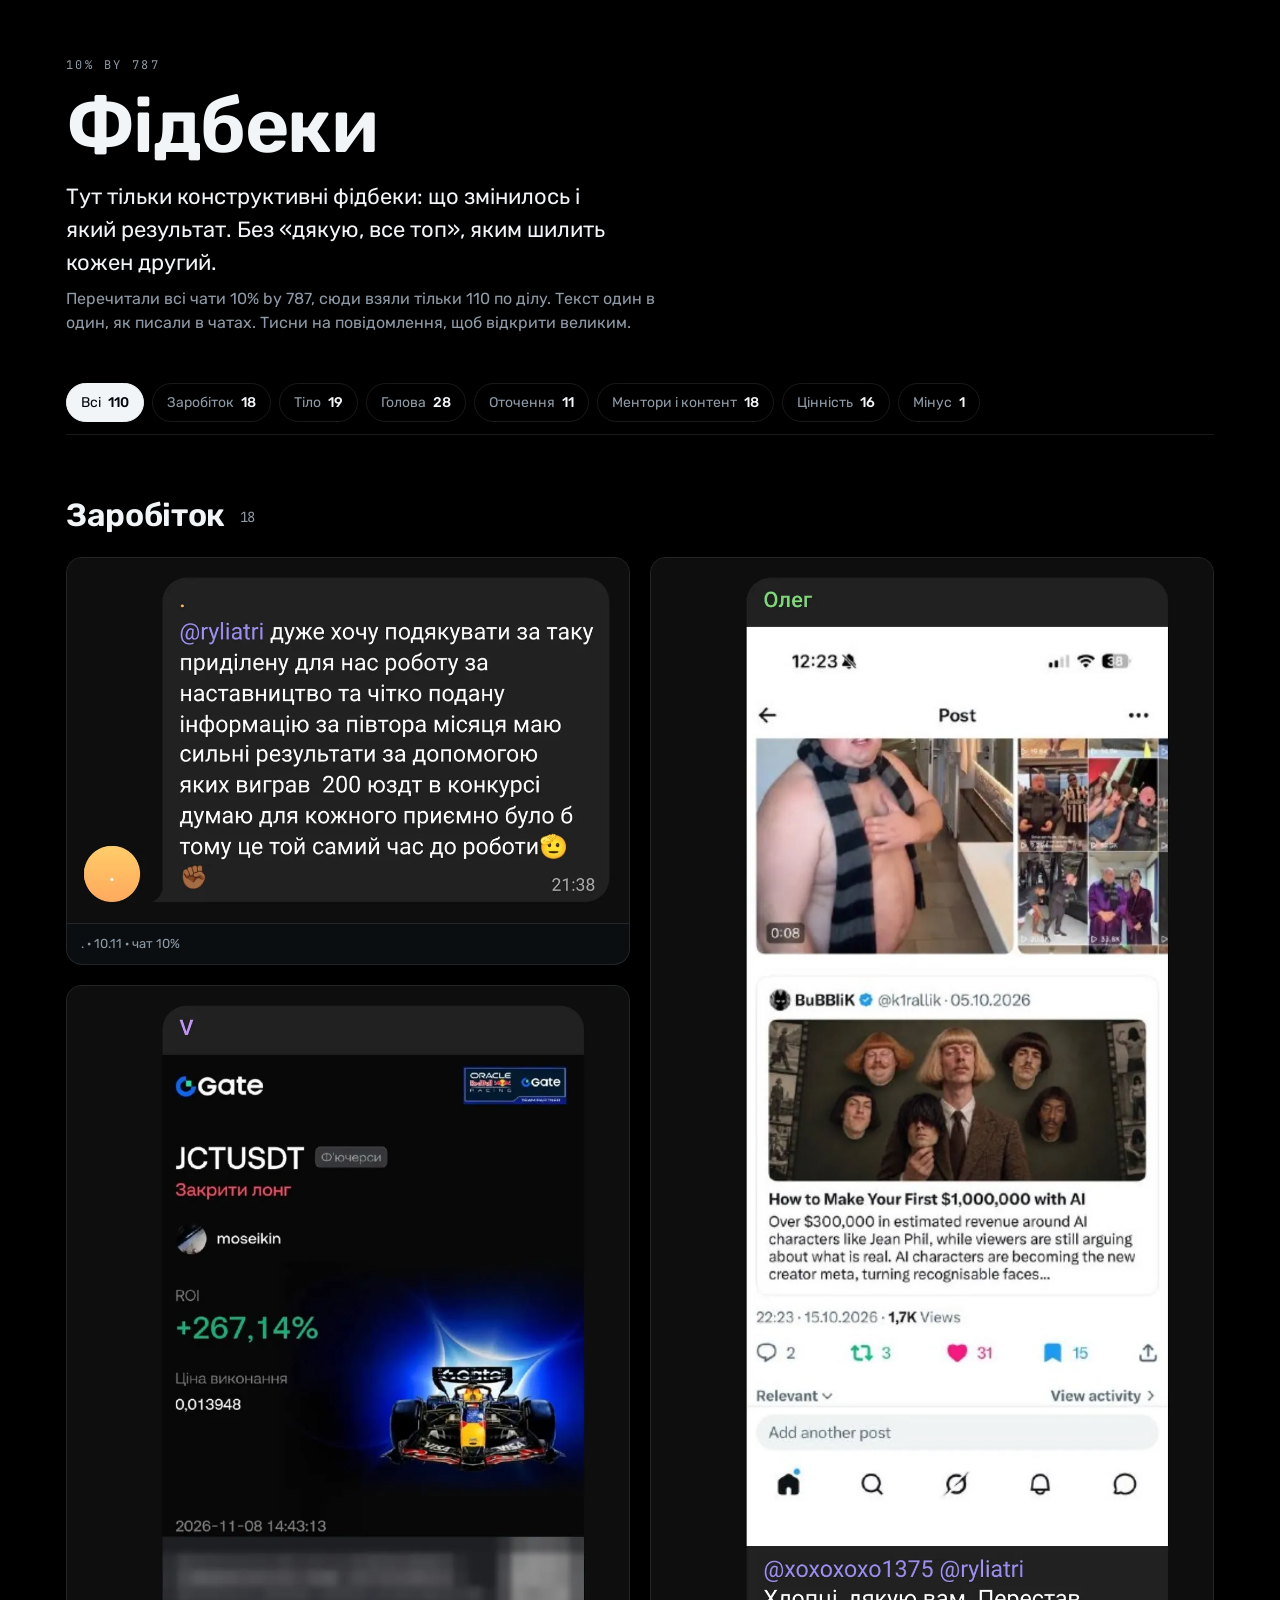
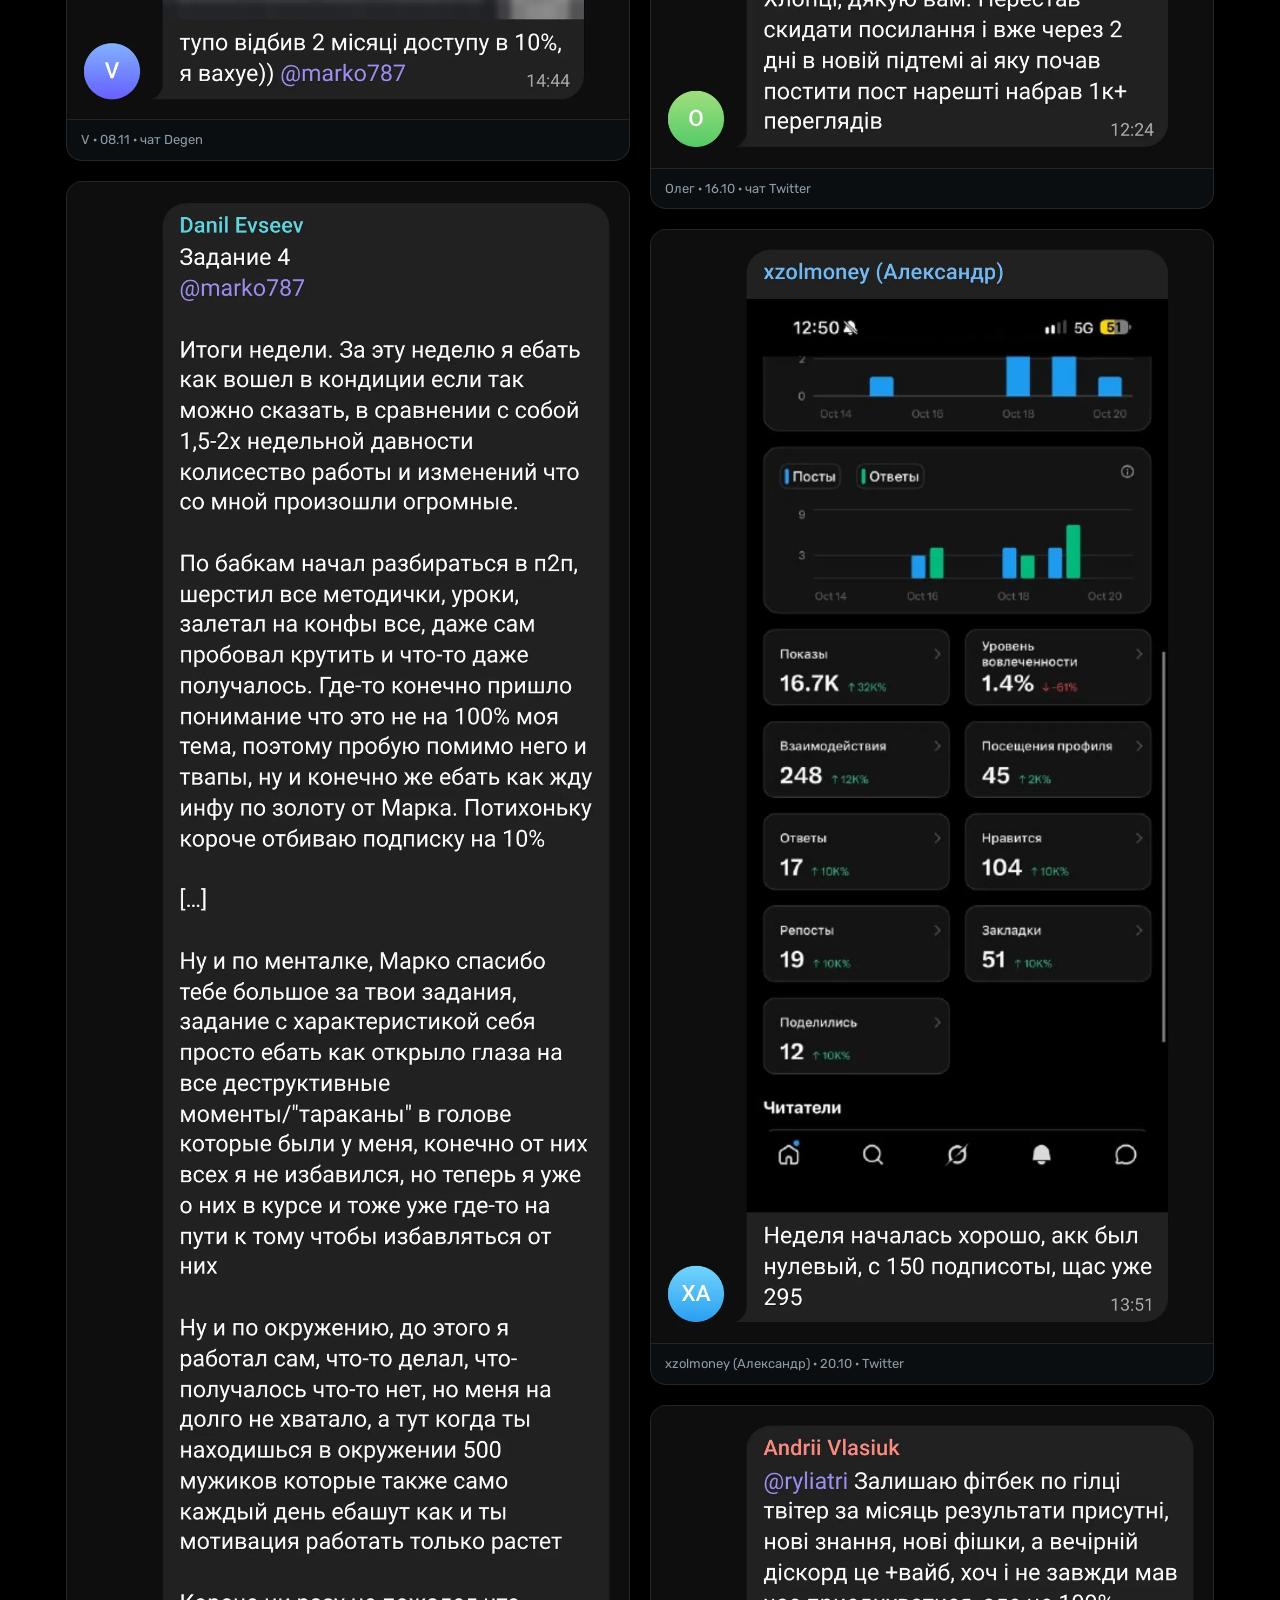
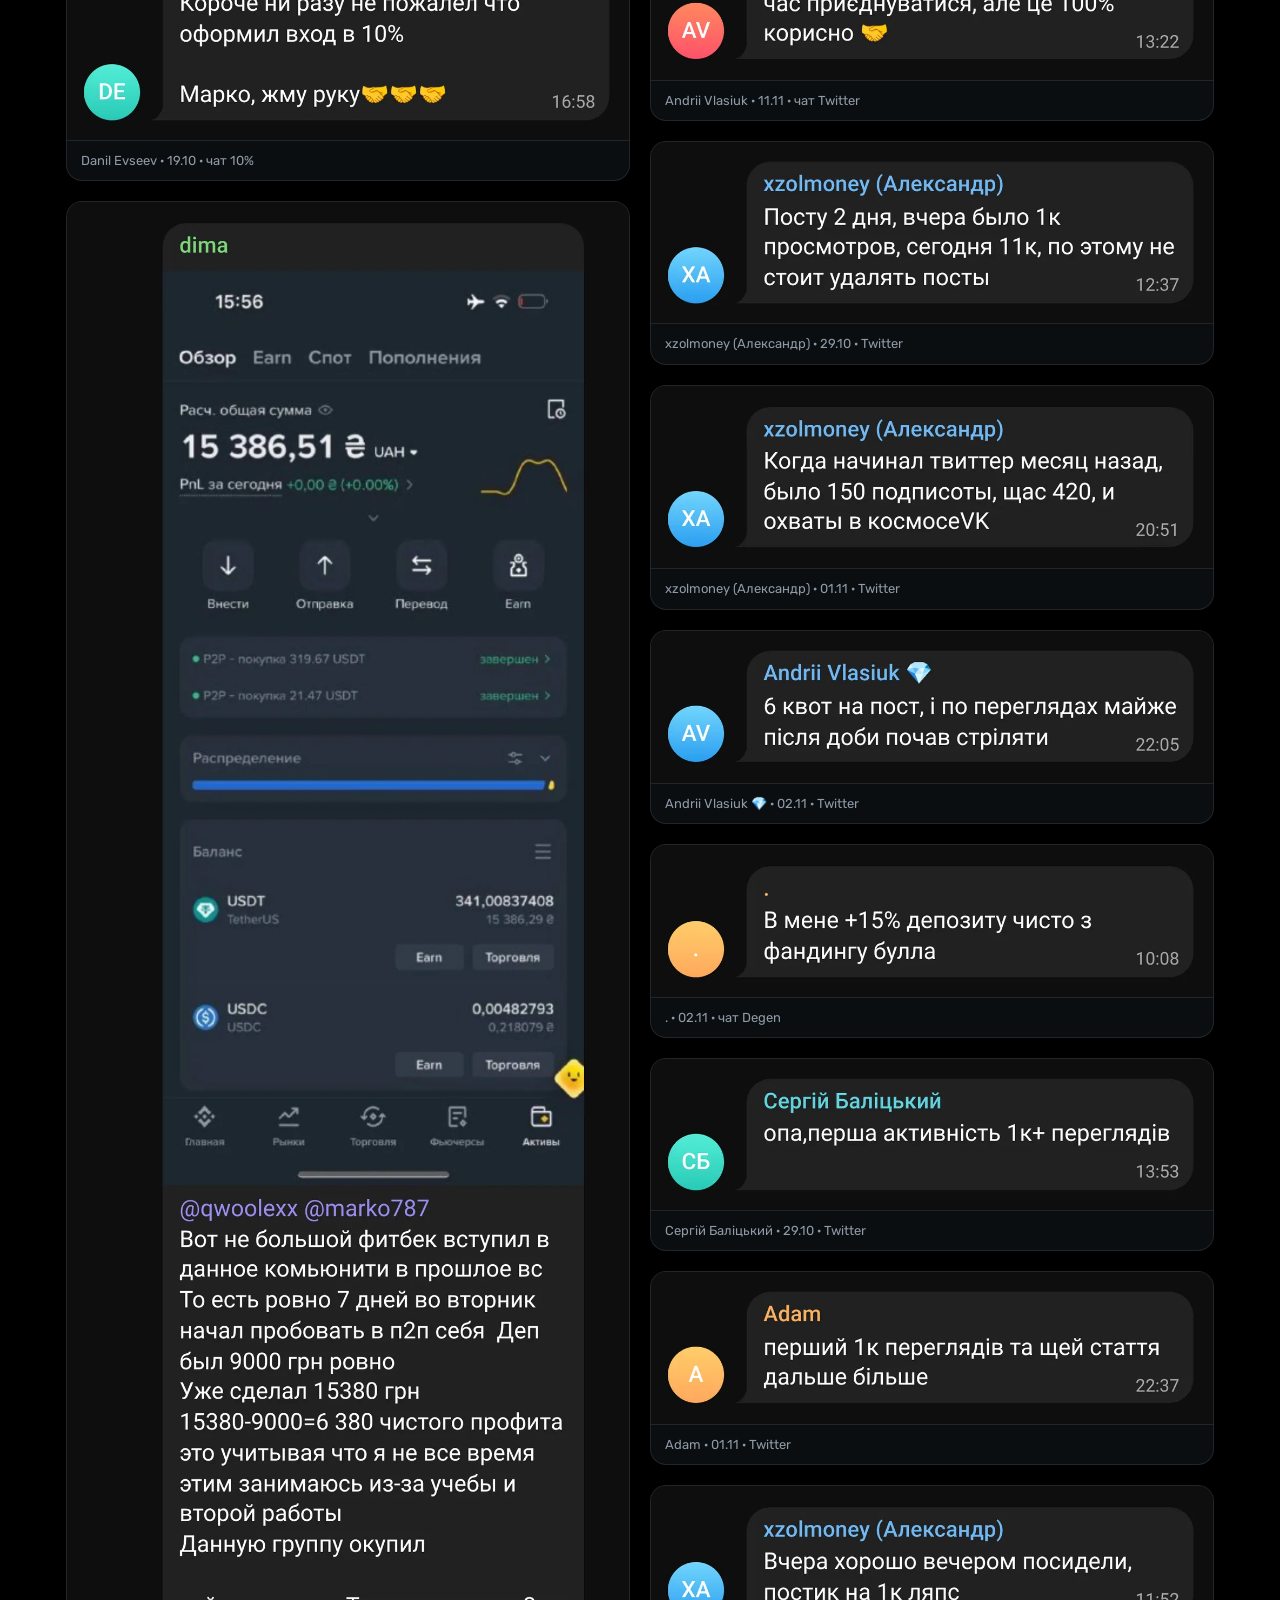
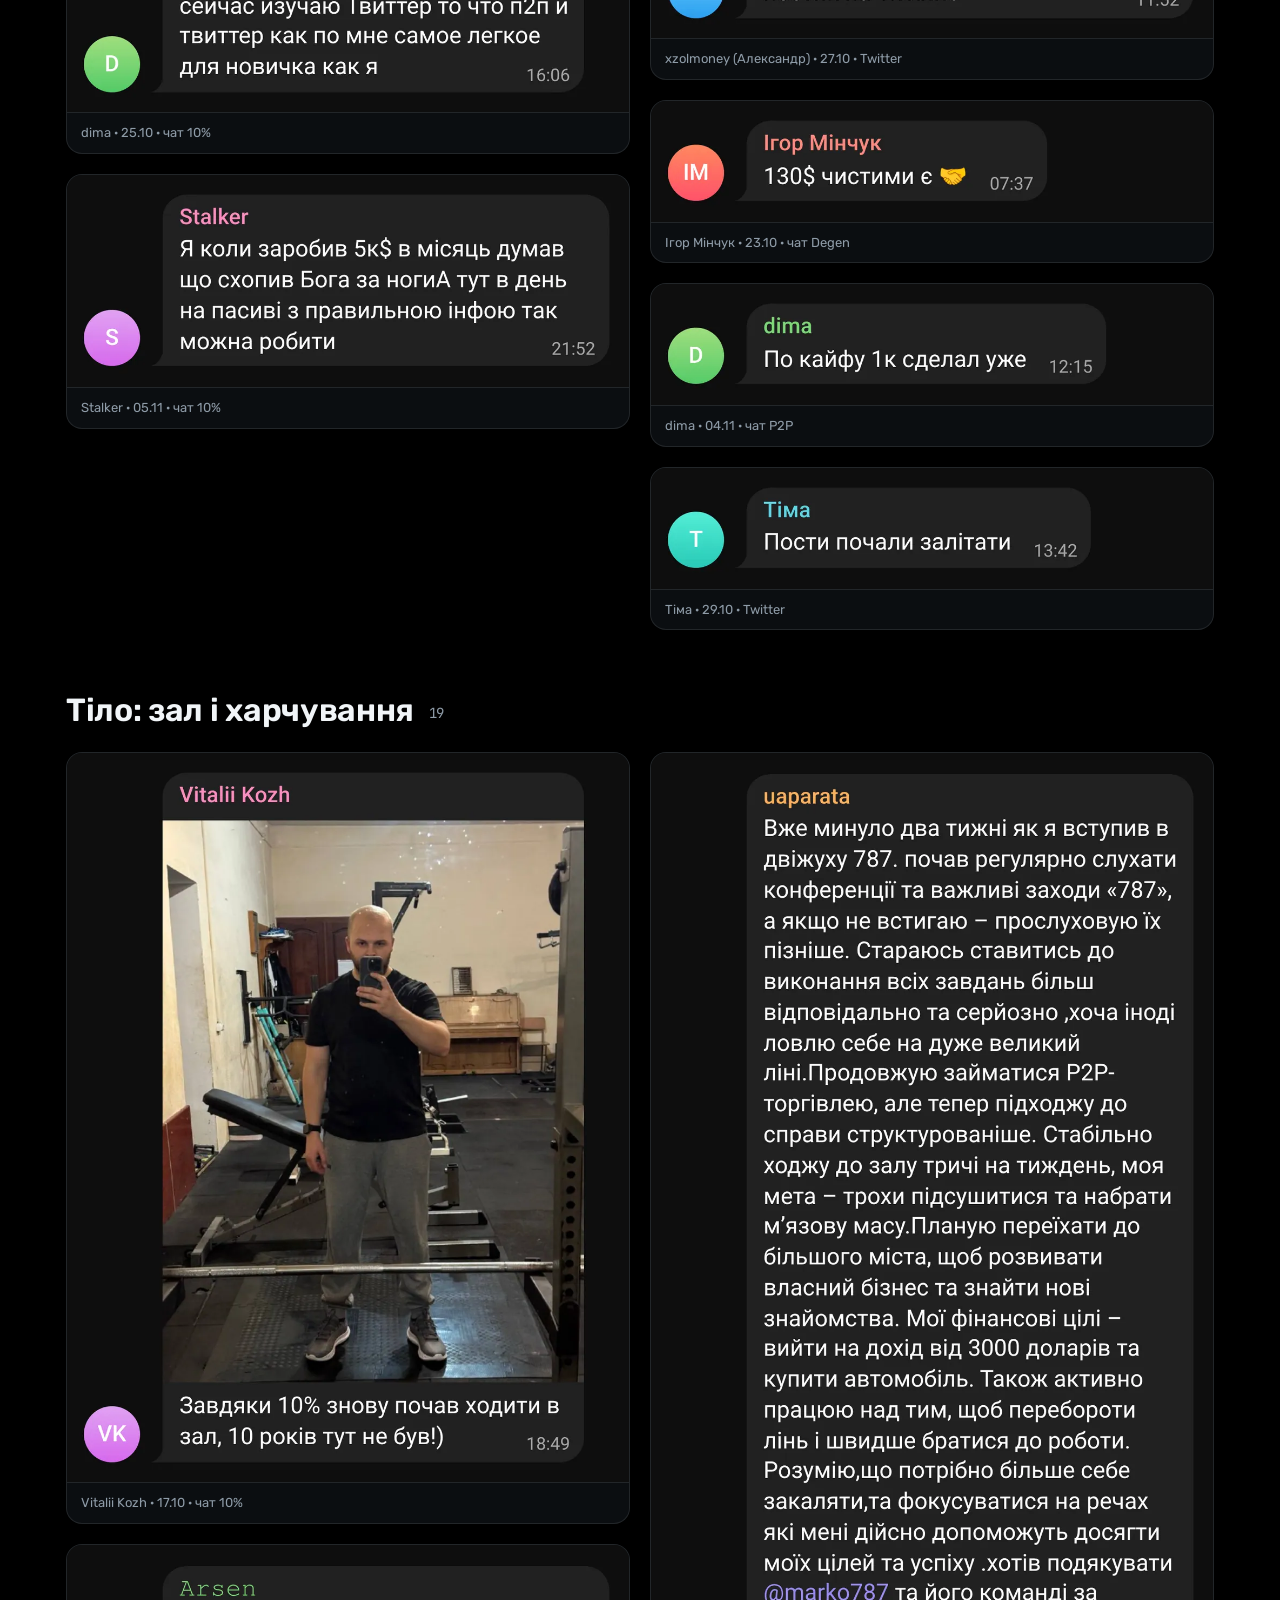
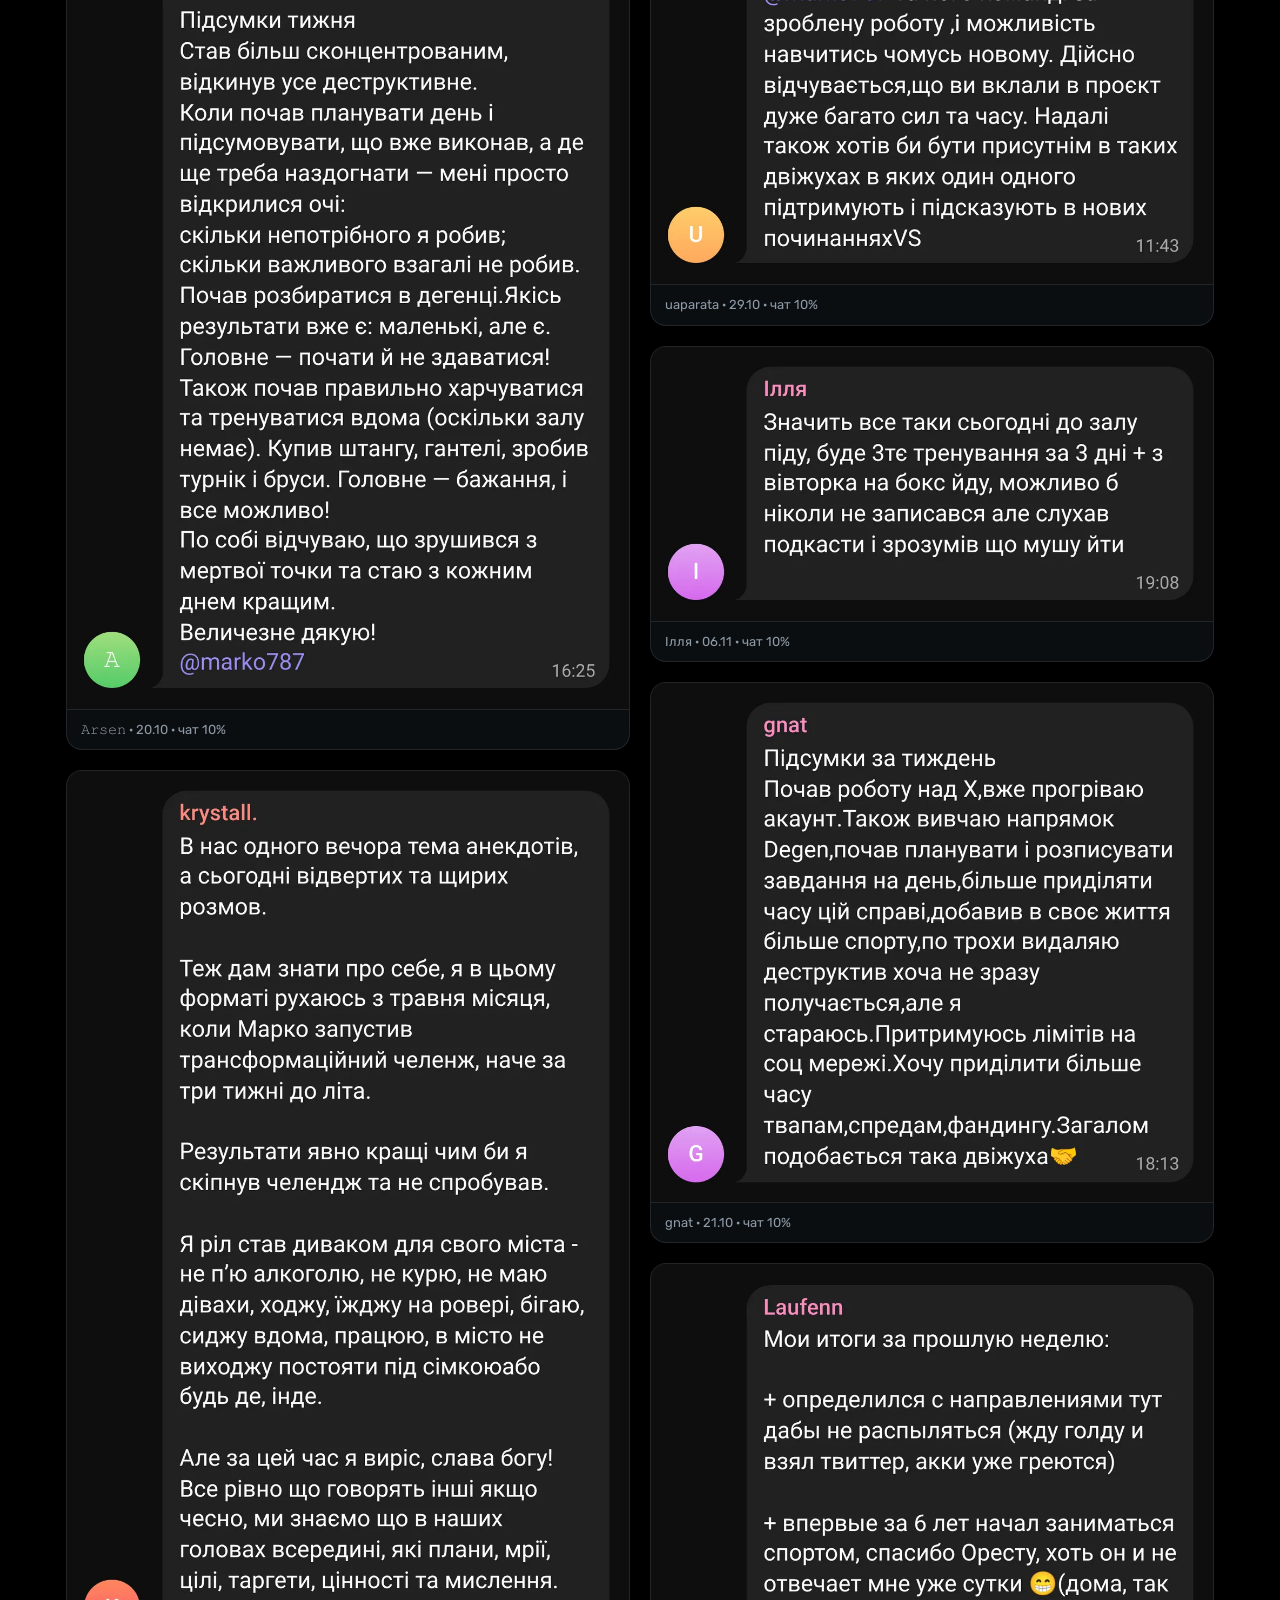
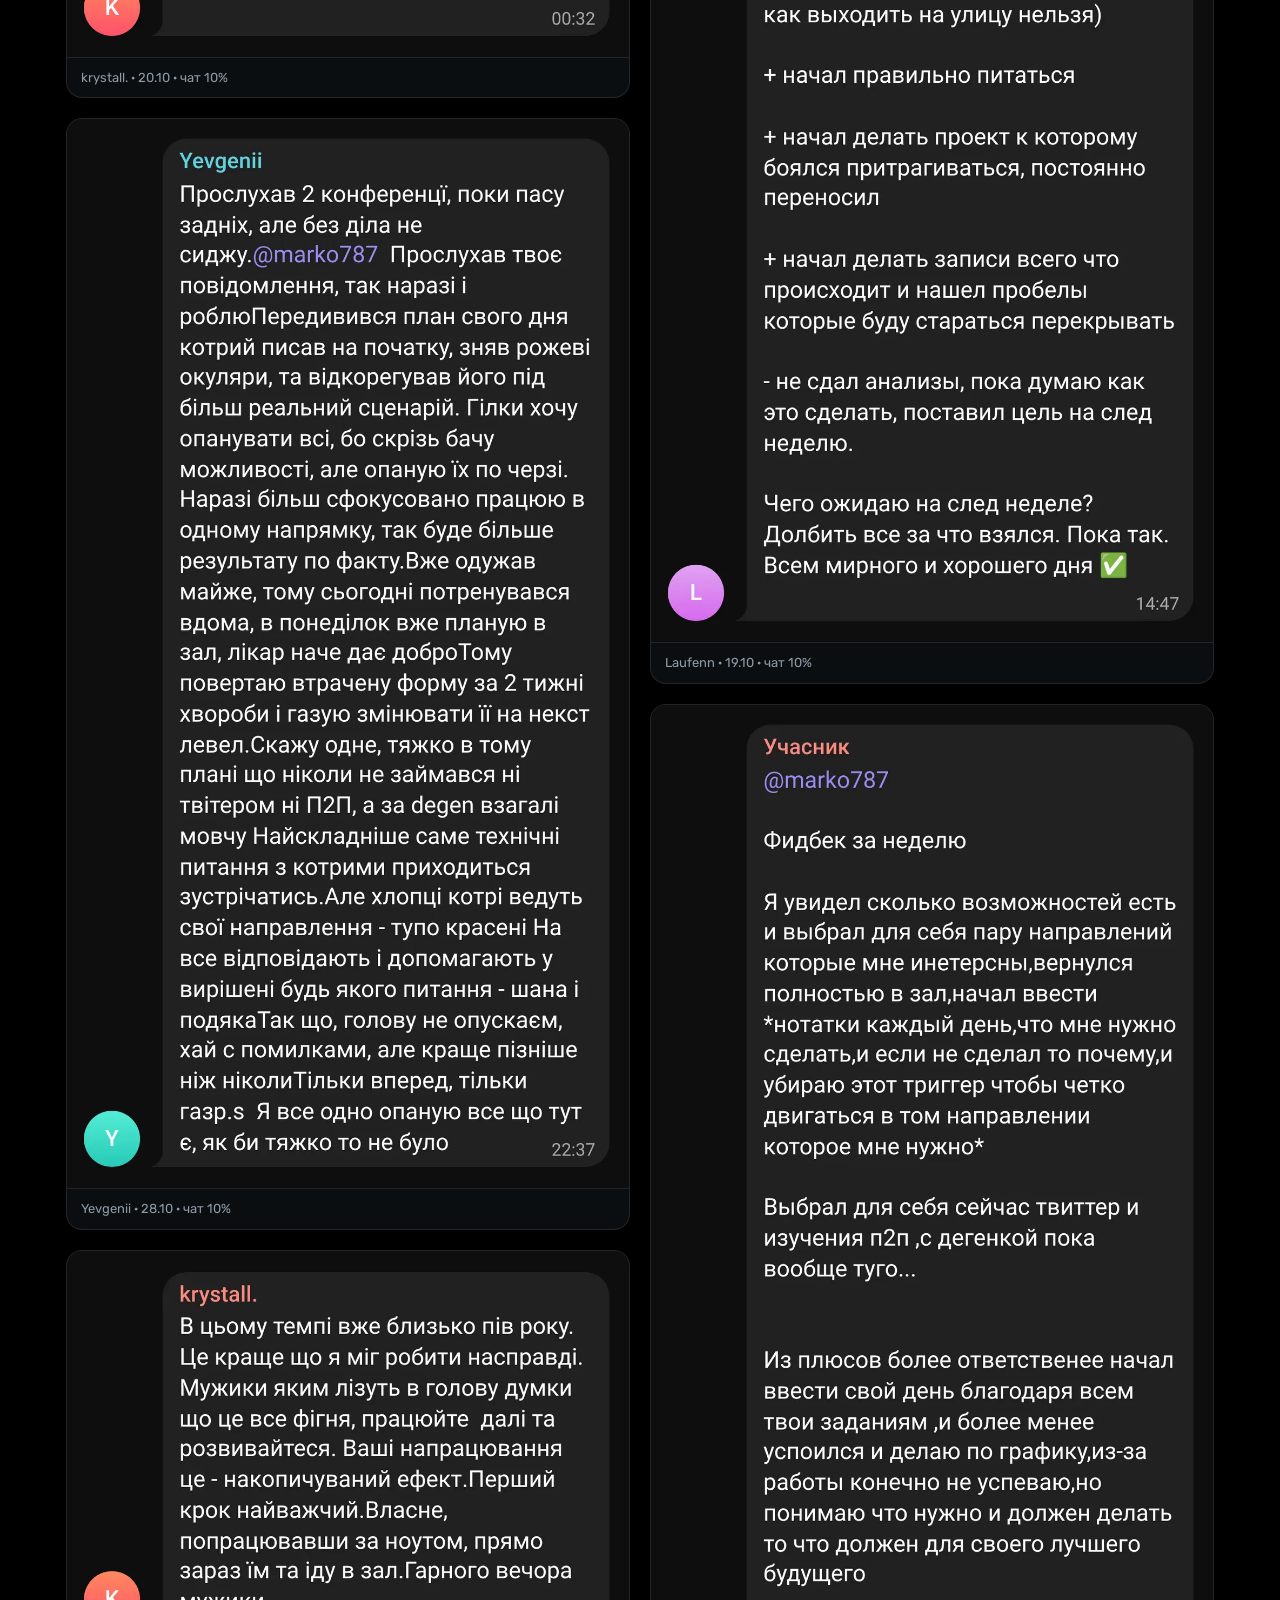
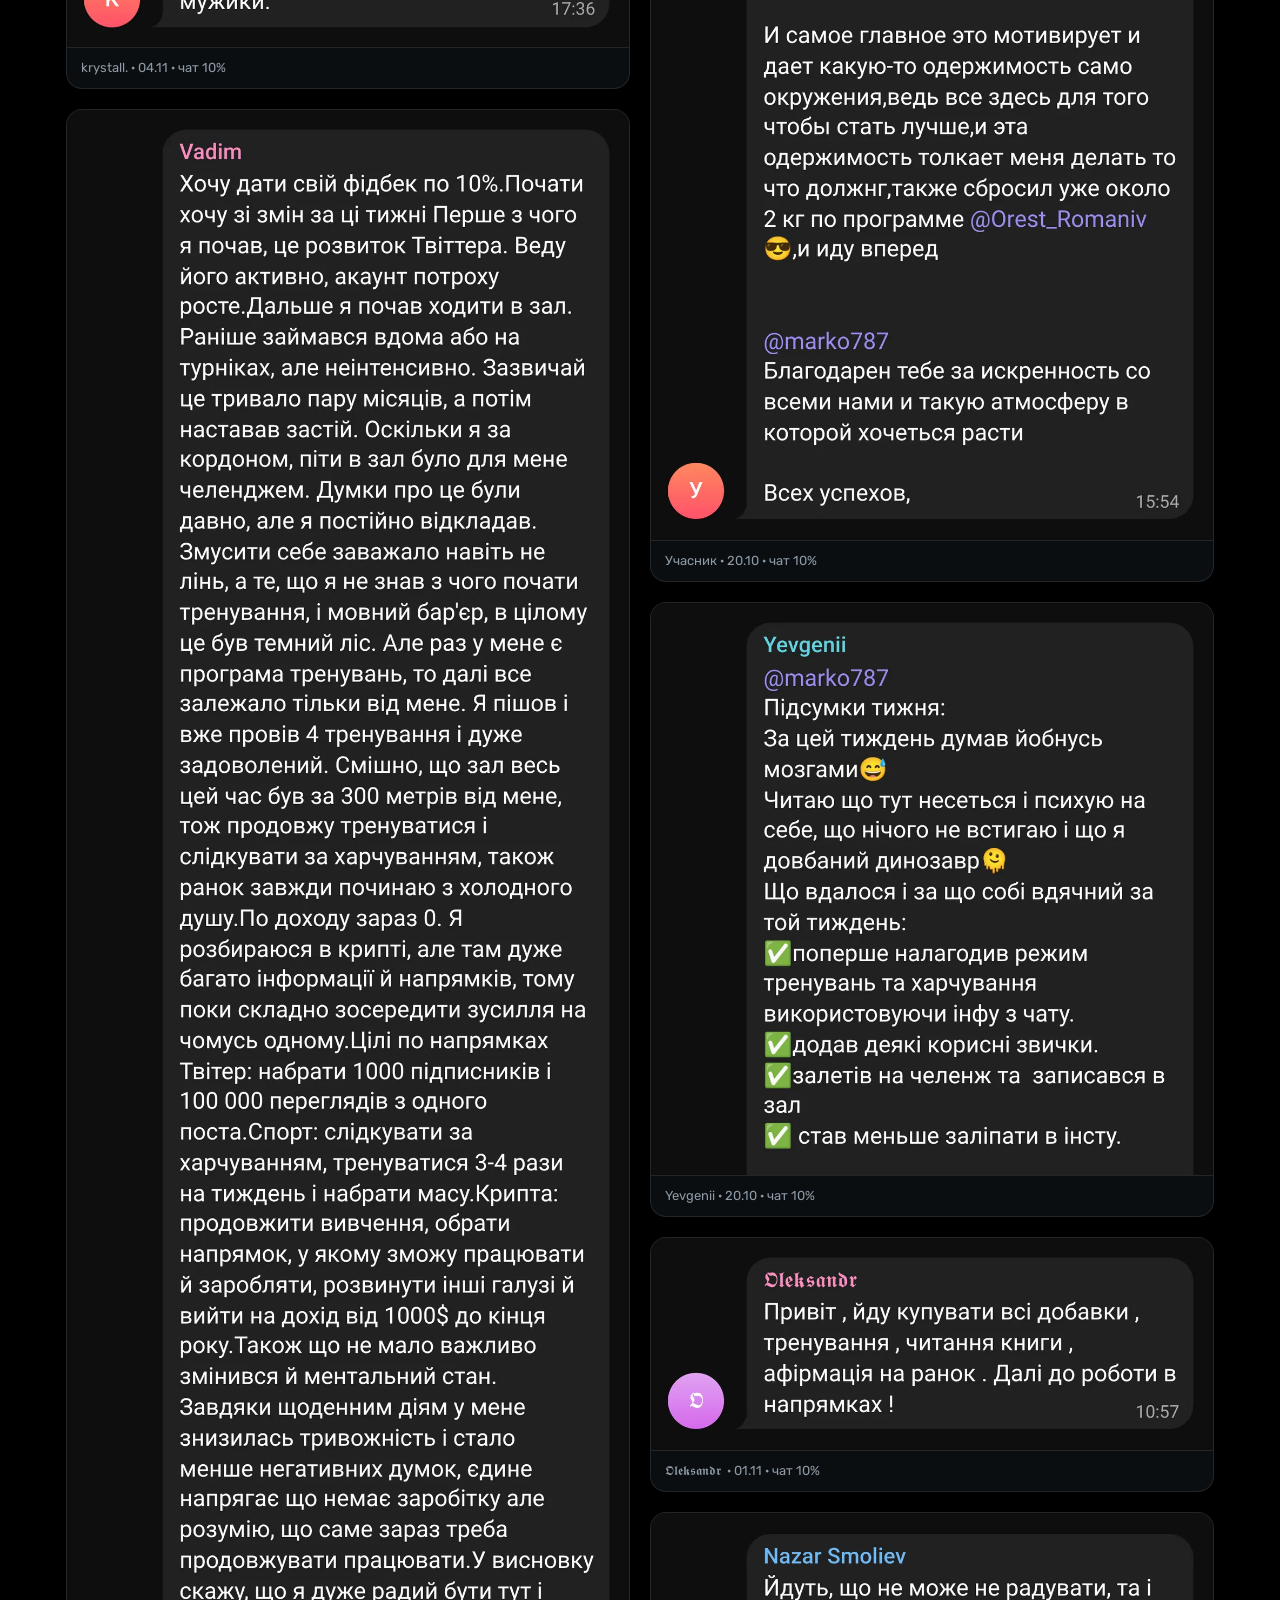
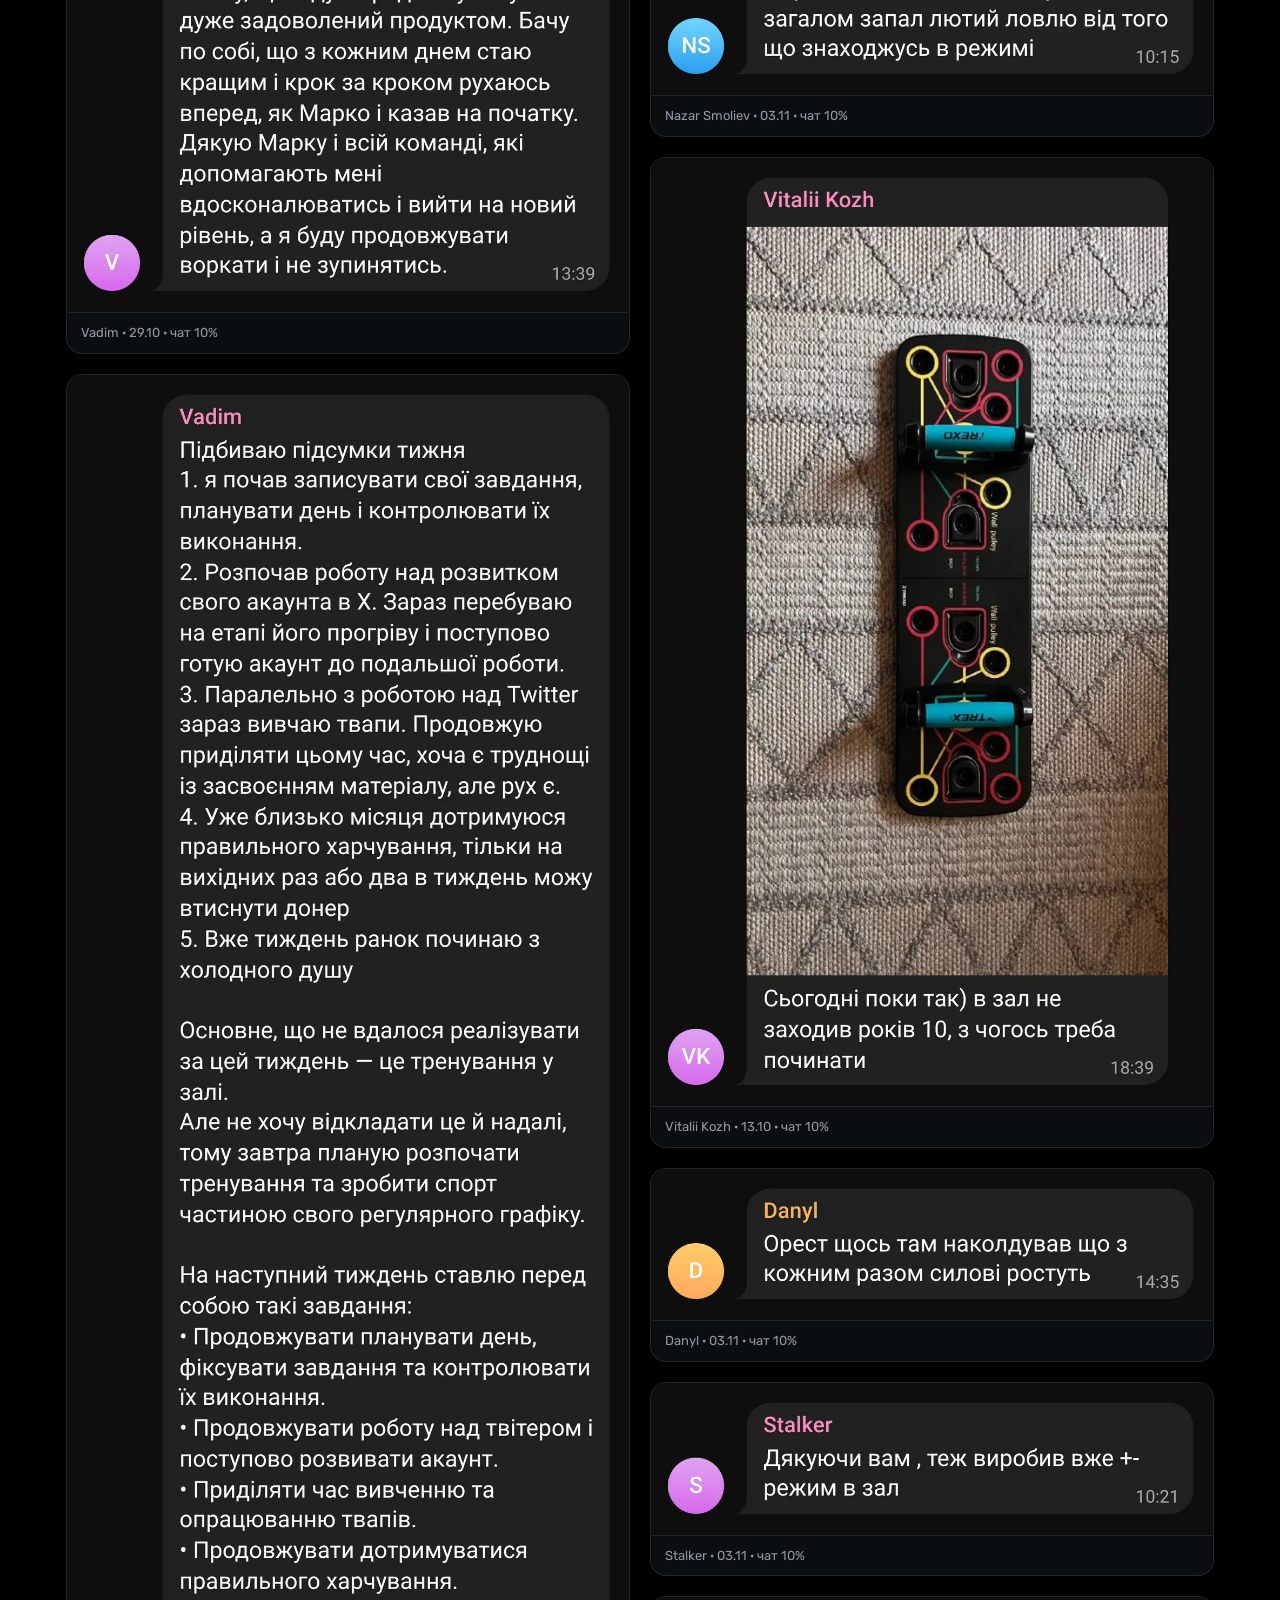
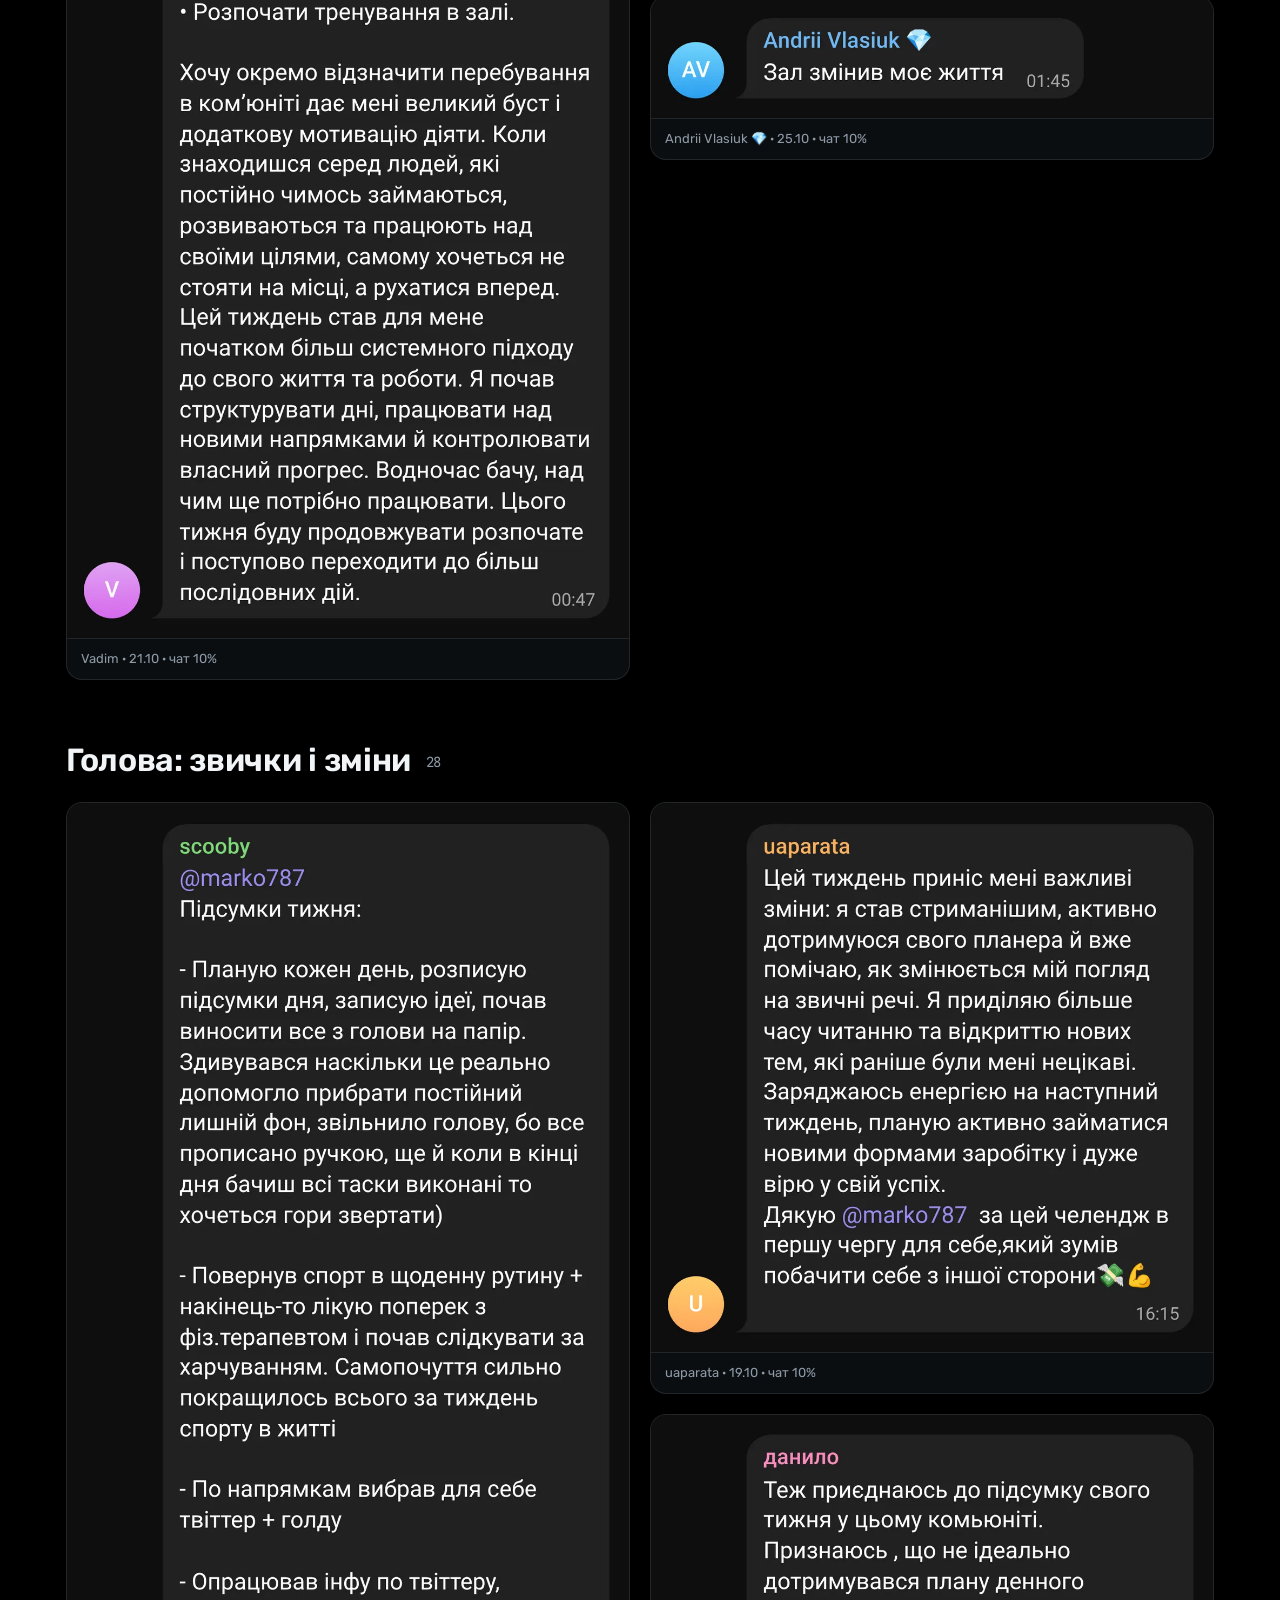
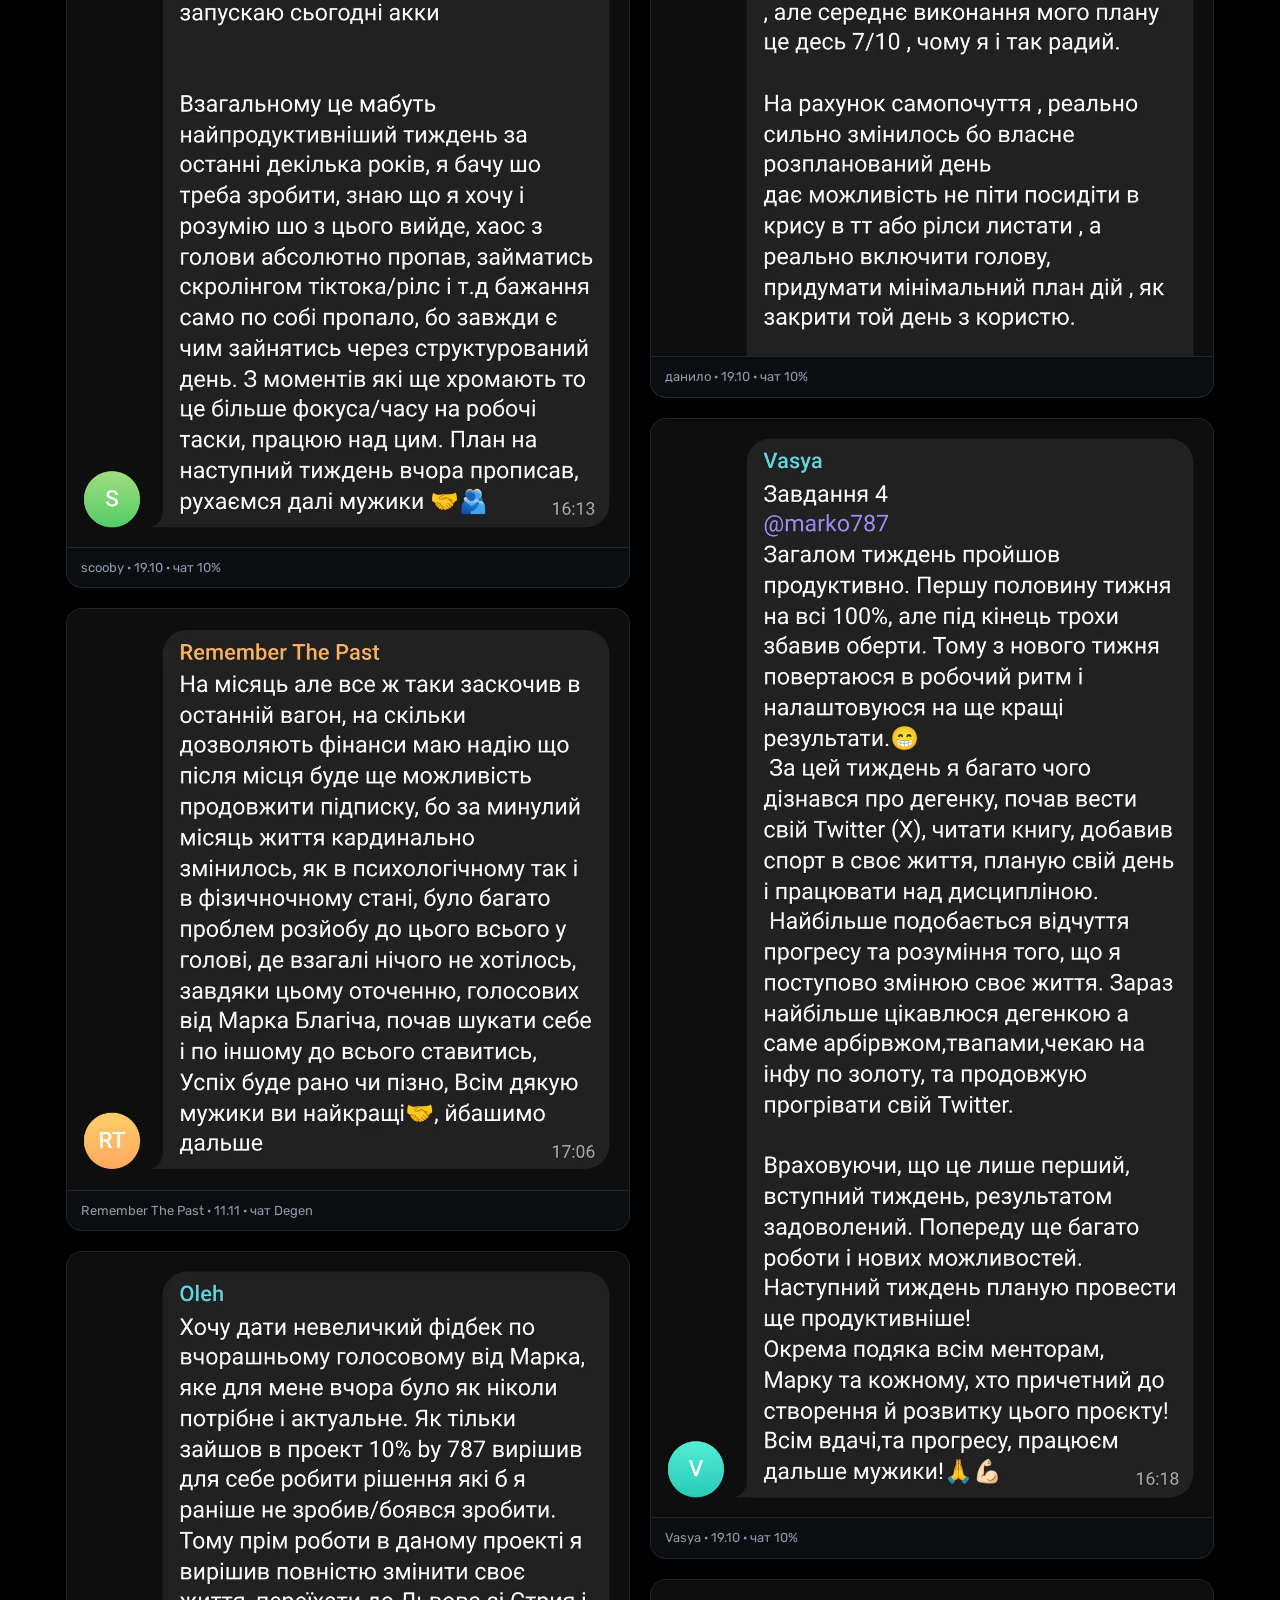
==== commit 70ee2338: "Temporary staging: 110 feedbacks (index.html + 30 images) Co-Authored-By: Claude Fable 5.2 <noreply@" ====
--- a/index.html
+++ b/index.html
@@ -4,10 +4,10 @@
 <meta charset="utf-8">
 <meta name="viewport" content="width=device-width,initial-scale=1,viewport-fit=cover">
 <title>Фідбеки 10% by 787</title>
-<meta name="description" content="41 конструктивний фідбек від учасників 10% by 787 за перший місяць. Що змінилось і який результат, без «дякую».">
+<meta name="description" content="110 конструктивних фідбеків від учасників 10% by 787. Що змінилось і який результат, без «дякую».">
 <meta property="og:type" content="website">
 <meta property="og:title" content="Фідбеки 10% by 787">
-<meta property="og:description" content="41 конструктивний фідбек від учасників 10% by 787 за перший місяць. Що змінилось і який результат, без «дякую».">
+<meta property="og:description" content="110 конструктивних фідбеків від учасників 10% by 787. Що змінилось і який результат, без «дякую».">
 <meta property="og:image" content="https://10by787.github.io/og.jpg">
 <meta property="og:url" content="https://10by787.github.io/">
 <meta name="twitter:card" content="summary_large_image">
@@ -63,9 +63,9 @@
 <div class="eb">10% BY 787</div>
 <h1>Фідбеки</h1>
 <p class="lead">Тут тільки конструктивні фідбеки: що змінилось і який результат. Без «дякую, все топ», яким шилить кожен другий.</p>
-<p class="sub">Зібрали 175 фідбеків за перший місяць, сюди взяли тільки 41 по ділу. Текст один в один, як писали в чатах. Тисни на повідомлення, щоб відкрити великим.</p>
-<div class="bar"><div class="chips"><button class="chip on" type="button" data-f="all">Всі <b>41</b></button><button class="chip" type="button" data-f="b0">Заробіток <b>11</b></button><button class="chip" type="button" data-f="b1">Тіло <b>10</b></button><button class="chip" type="button" data-f="b2">Голова <b>8</b></button><button class="chip" type="button" data-f="b3">Оточення <b>4</b></button><button class="chip" type="button" data-f="b4">Ментори і контент <b>4</b></button><button class="chip" type="button" data-f="b5">Цінність <b>4</b></button><button class="chip" type="button" data-f="minus">Мінус <b>1</b></button></div></div>
-<section class="blk" data-b="b0"><h2>Заробіток <span>11</span></h2><div class="grid"><figure class="cd"><img loading="lazy" decoding="async" width="1040" height="676" alt="Повідомлення від ., 10.11" src="137436.webp"><figcaption>. · 10.11 · чат 10%</figcaption></figure><figure class="cd"><img loading="lazy" decoding="async" width="1040" height="1357" alt="Повідомлення від V, 08.11" src="135977.webp"><figcaption>V · 08.11 · чат Degen</figcaption></figure><figure class="cd"><img loading="lazy" decoding="async" width="1040" height="2883" alt="Повідомлення від Danil Evseev, 19.10" src="118541.webp"><figcaption>Danil Evseev · 19.10 · чат 10%</figcaption></figure><figure class="cd"><img loading="lazy" decoding="async" width="1040" height="2795" alt="Повідомлення від dima, 25.10" src="125310.webp"><figcaption>dima · 25.10 · чат 10%</figcaption></figure><figure class="cd"><img loading="lazy" decoding="async" width="1040" height="393" alt="Повідомлення від Stalker, 05.11" src="134919.webp"><figcaption>Stalker · 05.11 · чат 10%</figcaption></figure><figure class="cd"><img loading="lazy" decoding="async" width="1040" height="2239" alt="Повідомлення від Олег, 16.10" src="112699.webp"><figcaption>Олег · 16.10 · чат Twitter</figcaption></figure><figure class="cd"><img loading="lazy" decoding="async" width="1040" height="2059" alt="Повідомлення від xzolmoney (Александр), 20.10" src="119684.webp"><figcaption>xzolmoney (Александр) · 20.10 · Twitter</figcaption></figure><figure class="cd"><img loading="lazy" decoding="async" width="1040" height="507" alt="Повідомлення від Andrii Vlasiuk, 11.11" src="137664.webp"><figcaption>Andrii Vlasiuk · 11.11 · чат Twitter</figcaption></figure><figure class="cd"><img loading="lazy" decoding="async" width="1040" height="335" alt="Повідомлення від xzolmoney (Александр), 29.10" src="127877.webp"><figcaption>xzolmoney (Александр) · 29.10 · Twitter</figcaption></figure><figure class="cd"><img loading="lazy" decoding="async" width="1040" height="338" alt="Повідомлення від xzolmoney (Александр), 01.11" src="130796.webp"><figcaption>xzolmoney (Александр) · 01.11 · Twitter</figcaption></figure><figure class="cd"><img loading="lazy" decoding="async" width="1040" height="281" alt="Повідомлення від Andrii Vlasiuk 💎, 02.11" src="131808.webp"><figcaption>Andrii Vlasiuk 💎 · 02.11 · Twitter</figcaption></figure></div></section><section class="blk" data-b="b1"><h2>Тіло: зал і харчування <span>10</span></h2><div class="grid"><figure class="cd"><img loading="lazy" decoding="async" width="1040" height="1349" alt="Повідомлення від Vitalii Kozh, 17.10" src="115621.webp"><figcaption>Vitalii Kozh · 17.10 · чат 10%</figcaption></figure><figure class="cd"><img loading="lazy" decoding="async" width="1040" height="1414" alt="Повідомлення від 𝙰𝚛𝚜𝚎𝚗, 20.10" src="119830.webp"><figcaption>𝙰𝚛𝚜𝚎𝚗 · 20.10 · чат 10%</figcaption></figure><figure class="cd"><img loading="lazy" decoding="async" width="1040" height="1638" alt="Повідомлення від krystall., 20.10" src="119223.webp"><figcaption>krystall. · 20.10 · чат 10%</figcaption></figure><figure class="cd"><img loading="lazy" decoding="async" width="1040" height="1979" alt="Повідомлення від Yevgenii, 28.10" src="127563.webp"><figcaption>Yevgenii · 28.10 · чат 10%</figcaption></figure><figure class="cd"><img loading="lazy" decoding="async" width="1040" height="733" alt="Повідомлення від krystall., 04.11" src="133526.webp"><figcaption>krystall. · 04.11 · чат 10%</figcaption></figure><figure class="cd"><img loading="lazy" decoding="async" width="1040" height="3336" alt="Повідомлення від Vadim, 29.10" src="127957.webp"><figcaption>Vadim · 29.10 · чат 10%</figcaption></figure><figure class="cd"><img loading="lazy" decoding="async" width="1040" height="3448" alt="Повідомлення від Vadim, 21.10" src="120469.webp"><figcaption>Vadim · 21.10 · чат 10%</figcaption></figure><figure class="cd"><img loading="lazy" decoding="async" width="1040" height="2093" alt="Повідомлення від uaparata, 29.10" src="127837.webp"><figcaption>uaparata · 29.10 · чат 10%</figcaption></figure><figure class="cd"><img loading="lazy" decoding="async" width="1040" height="507" alt="Повідомлення від Ілля, 06.11" src="135335.webp"><figcaption>Ілля · 06.11 · чат 10%</figcaption></figure><figure class="cd"><img loading="lazy" decoding="async" width="1040" height="959" alt="Повідомлення від gnat, 21.10" src="121032.webp"><figcaption>gnat · 21.10 · чат 10%</figcaption></figure></div></section><section class="blk" data-b="b2"><h2>Голова: звички і зміни <span>8</span></h2><div class="grid"><figure class="cd"><img loading="lazy" decoding="async" width="1040" height="2488" alt="Повідомлення від scooby, 19.10" src="118479.webp"><figcaption>scooby · 19.10 · чат 10%</figcaption></figure><figure class="cd"><img loading="lazy" decoding="async" width="1040" height="1074" alt="Повідомлення від Remember The Past, 11.11" src="137997.webp"><figcaption>Remember The Past · 11.11 · чат Degen</figcaption></figure><figure class="cd"><img loading="lazy" decoding="async" width="1040" height="1695" alt="Повідомлення від Oleh, 29.10" src="127850.webp"><figcaption>Oleh · 29.10 · чат 10%</figcaption></figure><figure class="cd"><img loading="lazy" decoding="async" width="1040" height="1355" alt="Повідомлення від Ілля, 18.10" src="117559.webp"><figcaption>Ілля · 18.10 · чат 10%</figcaption></figure><figure class="cd"><img loading="lazy" decoding="async" width="1040" height="902" alt="Повідомлення від Ілля, 15.11" src="140812.webp"><figcaption>Ілля · 15.11 · чат 10%</figcaption></figure><figure class="cd"><img loading="lazy" decoding="async" width="1040" height="1074" alt="Повідомлення від Yevgenii, 24.10" src="124554.webp"><figcaption>Yevgenii · 24.10 · чат 10%</figcaption></figure><figure class="cd"><img loading="lazy" decoding="async" width="1040" height="450" alt="Повідомлення від dima, 28.10" src="127166.webp"><figcaption>dima · 28.10 · чат 10%</figcaption></figure><figure class="cd"><img loading="lazy" decoding="async" width="1040" height="338" alt="Повідомлення від Ursvve, 04.11" src="133339.webp"><figcaption>Ursvve · 04.11 · чат 10%</figcaption></figure></div></section><section class="blk" data-b="b3"><h2>Оточення <span>4</span></h2><div class="grid"><figure class="cd"><img loading="lazy" decoding="async" width="1040" height="1128" alt="Повідомлення від ., 29.10" src="127678.webp"><figcaption>. · 29.10 · чат 10%</figcaption></figure><figure class="cd"><img loading="lazy" decoding="async" width="1040" height="679" alt="Повідомлення від scooby, 25.10" src="124940.webp"><figcaption>scooby · 25.10 · чат 10%</figcaption></figure><figure class="cd"><img loading="lazy" decoding="async" width="1040" height="450" alt="Повідомлення від Ivan Gri4ka, 14.10" src="110500.webp"><figcaption>Ivan Gri4ka · 14.10 · чат 10%</figcaption></figure><figure class="cd"><img loading="lazy" decoding="async" width="1040" height="621" alt="Повідомлення від Danyl, 11.11" src="138132.webp"><figcaption>Danyl · 11.11 · чат 10%</figcaption></figure></div></section><section class="blk" data-b="b4"><h2>Ментори, конфи, контент <span>4</span></h2><div class="grid"><figure class="cd"><img loading="lazy" decoding="async" width="1040" height="845" alt="Повідомлення від Danyl, 27.10" src="126253.webp"><figcaption>Danyl · 27.10 · чат 10%</figcaption></figure><figure class="cd"><img loading="lazy" decoding="async" width="1040" height="395" alt="Повідомлення від , 07.11" src="135527.webp"><figcaption> · 07.11 · чат 10%</figcaption></figure><figure class="cd"><img loading="lazy" decoding="async" width="1040" height="959" alt="Повідомлення від Andrii Vlasiuk 💎, 23.10" src="122940.webp"><figcaption>Andrii Vlasiuk 💎 · 23.10 · Twitter</figcaption></figure><figure class="cd"><img loading="lazy" decoding="async" width="1040" height="1243" alt="Повідомлення від Danyl, 25.10" src="125323.webp"><figcaption>Danyl · 25.10 · чат 10%</figcaption></figure></div></section><section class="blk" data-b="b5"><h2>Цінність і подяка <span>4</span></h2><div class="grid"><figure class="cd"><img loading="lazy" decoding="async" width="1040" height="2033" alt="Повідомлення від sava88, 18.10" src="117242.webp"><figcaption>sava88 · 18.10 · чат 10%</figcaption></figure><figure class="cd"><img loading="lazy" decoding="async" width="1040" height="2600" alt="Повідомлення від Sviat, 28.10" src="127650.webp"><figcaption>Sviat · 28.10 · чат 10%</figcaption></figure><figure class="cd"><img loading="lazy" decoding="async" width="1040" height="4581" alt="Повідомлення від Taras, 19.10" src="118593.webp"><figcaption>Taras · 19.10 · чат 10%</figcaption></figure><figure class="cd"><img loading="lazy" decoding="async" width="1040" height="1469" alt="Повідомлення від Макс, 14.10" src="108494.webp"><figcaption>Макс · 14.10 · чат 10%</figcaption></figure></div></section>
+<p class="sub">Перечитали всі чати 10% by 787, сюди взяли тільки 110 по ділу. Текст один в один, як писали в чатах. Тисни на повідомлення, щоб відкрити великим.</p>
+<div class="bar"><div class="chips"><button class="chip on" type="button" data-f="all">Всі <b>110</b></button><button class="chip" type="button" data-f="b0">Заробіток <b>18</b></button><button class="chip" type="button" data-f="b1">Тіло <b>19</b></button><button class="chip" type="button" data-f="b2">Голова <b>28</b></button><button class="chip" type="button" data-f="b3">Оточення <b>11</b></button><button class="chip" type="button" data-f="b4">Ментори і контент <b>18</b></button><button class="chip" type="button" data-f="b5">Цінність <b>16</b></button><button class="chip" type="button" data-f="minus">Мінус <b>1</b></button></div></div>
+<section class="blk" data-b="b0"><h2>Заробіток <span>18</span></h2><div class="grid"><figure class="cd"><img loading="lazy" decoding="async" width="1040" height="676" alt="Повідомлення від ., 10.11" src="137436.webp"><figcaption>. · 10.11 · чат 10%</figcaption></figure><figure class="cd"><img loading="lazy" decoding="async" width="1040" height="1357" alt="Повідомлення від V, 08.11" src="135977.webp"><figcaption>V · 08.11 · чат Degen</figcaption></figure><figure class="cd"><img loading="lazy" decoding="async" width="1040" height="2883" alt="Повідомлення від Danil Evseev, 19.10" src="118541.webp"><figcaption>Danil Evseev · 19.10 · чат 10%</figcaption></figure><figure class="cd"><img loading="lazy" decoding="async" width="1040" height="2795" alt="Повідомлення від dima, 25.10" src="125310.webp"><figcaption>dima · 25.10 · чат 10%</figcaption></figure><figure class="cd"><img loading="lazy" decoding="async" width="1040" height="393" alt="Повідомлення від Stalker, 05.11" src="134919.webp"><figcaption>Stalker · 05.11 · чат 10%</figcaption></figure><figure class="cd"><img loading="lazy" decoding="async" width="1040" height="2239" alt="Повідомлення від Олег, 16.10" src="112699.webp"><figcaption>Олег · 16.10 · чат Twitter</figcaption></figure><figure class="cd"><img loading="lazy" decoding="async" width="1040" height="2059" alt="Повідомлення від xzolmoney (Александр), 20.10" src="119684.webp"><figcaption>xzolmoney (Александр) · 20.10 · Twitter</figcaption></figure><figure class="cd"><img loading="lazy" decoding="async" width="1040" height="507" alt="Повідомлення від Andrii Vlasiuk, 11.11" src="137664.webp"><figcaption>Andrii Vlasiuk · 11.11 · чат Twitter</figcaption></figure><figure class="cd"><img loading="lazy" decoding="async" width="1040" height="335" alt="Повідомлення від xzolmoney (Александр), 29.10" src="127877.webp"><figcaption>xzolmoney (Александр) · 29.10 · Twitter</figcaption></figure><figure class="cd"><img loading="lazy" decoding="async" width="1040" height="338" alt="Повідомлення від xzolmoney (Александр), 01.11" src="130796.webp"><figcaption>xzolmoney (Александр) · 01.11 · Twitter</figcaption></figure><figure class="cd"><img loading="lazy" decoding="async" width="1040" height="281" alt="Повідомлення від Andrii Vlasiuk 💎, 02.11" src="131808.webp"><figcaption>Andrii Vlasiuk 💎 · 02.11 · Twitter</figcaption></figure><figure class="cd"><img loading="lazy" decoding="async" width="1040" height="281" alt="Повідомлення від ., 02.11" src="131040.webp"><figcaption>. · 02.11 · чат Degen</figcaption></figure><figure class="cd"><img loading="lazy" decoding="async" width="1040" height="278" alt="Повідомлення від Сергій Баліцький, 29.10" src="127989.webp"><figcaption>Сергій Баліцький · 29.10 · Twitter</figcaption></figure><figure class="cd"><img loading="lazy" decoding="async" width="1040" height="281" alt="Повідомлення від Adam, 01.11" src="130898.webp"><figcaption>Adam · 01.11 · Twitter</figcaption></figure><figure class="cd"><img loading="lazy" decoding="async" width="1040" height="281" alt="Повідомлення від xzolmoney (Александр), 27.10" src="126340.webp"><figcaption>xzolmoney (Александр) · 27.10 · Twitter</figcaption></figure><figure class="cd"><img loading="lazy" decoding="async" width="1040" height="224" alt="Повідомлення від Ігор Мінчук, 23.10" src="122917.webp"><figcaption>Ігор Мінчук · 23.10 · чат Degen</figcaption></figure><figure class="cd"><img loading="lazy" decoding="async" width="1040" height="224" alt="Повідомлення від dima, 04.11" src="133172.webp"><figcaption>dima · 04.11 · чат P2P</figcaption></figure><figure class="cd"><img loading="lazy" decoding="async" width="1040" height="224" alt="Повідомлення від Тіма, 29.10" src="127965.webp"><figcaption>Тіма · 29.10 · Twitter</figcaption></figure></div></section><section class="blk" data-b="b1"><h2>Тіло: зал і харчування <span>19</span></h2><div class="grid"><figure class="cd"><img loading="lazy" decoding="async" width="1040" height="1349" alt="Повідомлення від Vitalii Kozh, 17.10" src="115621.webp"><figcaption>Vitalii Kozh · 17.10 · чат 10%</figcaption></figure><figure class="cd"><img loading="lazy" decoding="async" width="1040" height="1414" alt="Повідомлення від 𝙰𝚛𝚜𝚎𝚗, 20.10" src="119830.webp"><figcaption>𝙰𝚛𝚜𝚎𝚗 · 20.10 · чат 10%</figcaption></figure><figure class="cd"><img loading="lazy" decoding="async" width="1040" height="1638" alt="Повідомлення від krystall., 20.10" src="119223.webp"><figcaption>krystall. · 20.10 · чат 10%</figcaption></figure><figure class="cd"><img loading="lazy" decoding="async" width="1040" height="1979" alt="Повідомлення від Yevgenii, 28.10" src="127563.webp"><figcaption>Yevgenii · 28.10 · чат 10%</figcaption></figure><figure class="cd"><img loading="lazy" decoding="async" width="1040" height="733" alt="Повідомлення від krystall., 04.11" src="133526.webp"><figcaption>krystall. · 04.11 · чат 10%</figcaption></figure><figure class="cd"><img loading="lazy" decoding="async" width="1040" height="3336" alt="Повідомлення від Vadim, 29.10" src="127957.webp"><figcaption>Vadim · 29.10 · чат 10%</figcaption></figure><figure class="cd"><img loading="lazy" decoding="async" width="1040" height="3448" alt="Повідомлення від Vadim, 21.10" src="120469.webp"><figcaption>Vadim · 21.10 · чат 10%</figcaption></figure><figure class="cd"><img loading="lazy" decoding="async" width="1040" height="2093" alt="Повідомлення від uaparata, 29.10" src="127837.webp"><figcaption>uaparata · 29.10 · чат 10%</figcaption></figure><figure class="cd"><img loading="lazy" decoding="async" width="1040" height="507" alt="Повідомлення від Ілля, 06.11" src="135335.webp"><figcaption>Ілля · 06.11 · чат 10%</figcaption></figure><figure class="cd"><img loading="lazy" decoding="async" width="1040" height="959" alt="Повідомлення від gnat, 21.10" src="121032.webp"><figcaption>gnat · 21.10 · чат 10%</figcaption></figure><figure class="cd"><img loading="lazy" decoding="async" width="1040" height="1810" alt="Повідомлення від Laufenn, 19.10" src="118270.webp"><figcaption>Laufenn · 19.10 · чат 10%</figcaption></figure><figure class="cd"><img loading="lazy" decoding="async" width="1040" height="2657" alt="Повідомлення від Учасник, 20.10" src="119799.webp"><figcaption>Учасник · 20.10 · чат 10%</figcaption></figure><figure class="cd"><img loading="lazy" decoding="async" width="1040" height="1059" alt="Повідомлення від Yevgenii, 20.10" src="119787.webp"><figcaption>Yevgenii · 20.10 · чат 10%</figcaption></figure><figure class="cd"><img loading="lazy" decoding="async" width="1040" height="393" alt="Повідомлення від 𝕺𝖑𝖊𝖐𝖘𝖆𝖓𝖉𝖗 ️, 01.11" src="130483.webp"><figcaption>𝕺𝖑𝖊𝖐𝖘𝖆𝖓𝖉𝖗 ️ · 01.11 · чат 10%</figcaption></figure><figure class="cd"><img loading="lazy" decoding="async" width="1040" height="338" alt="Повідомлення від Nazar Smoliev, 03.11" src="132061.webp"><figcaption>Nazar Smoliev · 03.11 · чат 10%</figcaption></figure><figure class="cd"><img loading="lazy" decoding="async" width="1040" height="1755" alt="Повідомлення від Vitalii Kozh, 13.10" src="107526.webp"><figcaption>Vitalii Kozh · 13.10 · чат 10%</figcaption></figure><figure class="cd"><img loading="lazy" decoding="async" width="1040" height="281" alt="Повідомлення від Danyl, 03.11" src="132306.webp"><figcaption>Danyl · 03.11 · чат 10%</figcaption></figure><figure class="cd"><img loading="lazy" decoding="async" width="1040" height="281" alt="Повідомлення від Stalker, 03.11" src="132063.webp"><figcaption>Stalker · 03.11 · чат 10%</figcaption></figure><figure class="cd"><img loading="lazy" decoding="async" width="1040" height="224" alt="Повідомлення від Andrii Vlasiuk 💎, 25.10" src="124976.webp"><figcaption>Andrii Vlasiuk 💎 · 25.10 · чат 10%</figcaption></figure></div></section><section class="blk" data-b="b2"><h2>Голова: звички і зміни <span>28</span></h2><div class="grid"><figure class="cd"><img loading="lazy" decoding="async" width="1040" height="2488" alt="Повідомлення від scooby, 19.10" src="118479.webp"><figcaption>scooby · 19.10 · чат 10%</figcaption></figure><figure class="cd"><img loading="lazy" decoding="async" width="1040" height="1074" alt="Повідомлення від Remember The Past, 11.11" src="137997.webp"><figcaption>Remember The Past · 11.11 · чат Degen</figcaption></figure><figure class="cd"><img loading="lazy" decoding="async" width="1040" height="1695" alt="Повідомлення від Oleh, 29.10" src="127850.webp"><figcaption>Oleh · 29.10 · чат 10%</figcaption></figure><figure class="cd"><img loading="lazy" decoding="async" width="1040" height="1355" alt="Повідомлення від Ілля, 18.10" src="117559.webp"><figcaption>Ілля · 18.10 · чат 10%</figcaption></figure><figure class="cd"><img loading="lazy" decoding="async" width="1040" height="902" alt="Повідомлення від Ілля, 15.11" src="140812.webp"><figcaption>Ілля · 15.11 · чат 10%</figcaption></figure><figure class="cd"><img loading="lazy" decoding="async" width="1040" height="1074" alt="Повідомлення від Yevgenii, 24.10" src="124554.webp"><figcaption>Yevgenii · 24.10 · чат 10%</figcaption></figure><figure class="cd"><img loading="lazy" decoding="async" width="1040" height="450" alt="Повідомлення від dima, 28.10" src="127166.webp"><figcaption>dima · 28.10 · чат 10%</figcaption></figure><figure class="cd"><img loading="lazy" decoding="async" width="1040" height="338" alt="Повідомлення від Ursvve, 04.11" src="133339.webp"><figcaption>Ursvve · 04.11 · чат 10%</figcaption></figure><figure class="cd"><img loading="lazy" decoding="async" width="1040" height="1864" alt="Повідомлення від Wolder, 19.10" src="118424.webp"><figcaption>Wolder · 19.10 · чат 10%</figcaption></figure><figure class="cd"><img loading="lazy" decoding="async" width="1040" height="1638" alt="Повідомлення від Maks Good, 19.10" src="118431.webp"><figcaption>Maks Good · 19.10 · чат 10%</figcaption></figure><figure class="cd"><img loading="lazy" decoding="async" width="1040" height="3224" alt="Повідомлення від Danyl, 19.10" src="118463.webp"><figcaption>Danyl · 19.10 · чат 10%</figcaption></figure><figure class="cd"><img loading="lazy" decoding="async" width="1040" height="1017" alt="Повідомлення від Любомир, 20.10" src="119265.webp"><figcaption>Любомир · 20.10 · чат 10%</figcaption></figure><figure class="cd"><img loading="lazy" decoding="async" width="1040" height="1581" alt="Повідомлення від 𝓘𝓰𝓸𝓡, 19.10" src="118408.webp"><figcaption>𝓘𝓰𝓸𝓡 · 19.10 · чат 10%</figcaption></figure><figure class="cd"><img loading="lazy" decoding="async" width="1040" height="1017" alt="Повідомлення від uaparata, 19.10" src="118480.webp"><figcaption>uaparata · 19.10 · чат 10%</figcaption></figure><figure class="cd"><img loading="lazy" decoding="async" width="1040" height="1002" alt="Повідомлення від данило, 19.10" src="118956.webp"><figcaption>данило · 19.10 · чат 10%</figcaption></figure><figure class="cd"><img loading="lazy" decoding="async" width="1040" height="2033" alt="Повідомлення від Vasya, 19.10" src="118483.webp"><figcaption>Vasya · 19.10 · чат 10%</figcaption></figure><figure class="cd"><img loading="lazy" decoding="async" width="1040" height="2150" alt="Повідомлення від 𝓚𝓞𝓒𝓜𝓞𝓒 | 1%, 19.10" src="118462.webp"><figcaption>𝓚𝓞𝓒𝓜𝓞𝓒 | 1% · 19.10 · чат 10%</figcaption></figure><figure class="cd"><img loading="lazy" decoding="async" width="1040" height="2486" alt="Повідомлення від Макс, 19.10" src="118904.webp"><figcaption>Макс · 19.10 · чат 10%</figcaption></figure><figure class="cd"><img loading="lazy" decoding="async" width="1040" height="1583" alt="Повідомлення від Cench, 19.10" src="118400.webp"><figcaption>Cench · 19.10 · чат 10%</figcaption></figure><figure class="cd"><img loading="lazy" decoding="async" width="1040" height="1355" alt="Повідомлення від ., 19.10" src="118537.webp"><figcaption>. · 19.10 · чат 10%</figcaption></figure><figure class="cd"><img loading="lazy" decoding="async" width="1040" height="621" alt="Повідомлення від Egorb🫡, 19.10" src="118926.webp"><figcaption>Egorb🫡 · 19.10 · чат 10%</figcaption></figure><figure class="cd"><img loading="lazy" decoding="async" width="1040" height="2829" alt="Повідомлення від Ростик, 20.10" src="119403.webp"><figcaption>Ростик · 20.10 · чат 10%</figcaption></figure><figure class="cd"><img loading="lazy" decoding="async" width="1040" height="1355" alt="Повідомлення від 𝕺𝖑𝖊𝖐𝖘𝖆𝖓𝖉𝖗 ️, 13.10" src="106659.webp"><figcaption>𝕺𝖑𝖊𝖐𝖘𝖆𝖓𝖉𝖗 ️ · 13.10 · чат 10%</figcaption></figure><figure class="cd"><img loading="lazy" decoding="async" width="1040" height="790" alt="Повідомлення від Danyl, 21.10" src="121364.webp"><figcaption>Danyl · 21.10 · чат 10%</figcaption></figure><figure class="cd"><img loading="lazy" decoding="async" width="1040" height="450" alt="Повідомлення від Ілля, 15.10" src="112260.webp"><figcaption>Ілля · 15.10 · чат 10%</figcaption></figure><figure class="cd"><img loading="lazy" decoding="async" width="1040" height="281" alt="Повідомлення від Danyl, 17.10" src="115711.webp"><figcaption>Danyl · 17.10 · чат 10%</figcaption></figure><figure class="cd"><img loading="lazy" decoding="async" width="1040" height="281" alt="Повідомлення від krystall., 02.11" src="131624.webp"><figcaption>krystall. · 02.11 · чат 10%</figcaption></figure><figure class="cd"><img loading="lazy" decoding="async" width="1040" height="338" alt="Повідомлення від Danyl, 17.10" src="115707.webp"><figcaption>Danyl · 17.10 · чат 10%</figcaption></figure></div></section><section class="blk" data-b="b3"><h2>Оточення <span>11</span></h2><div class="grid"><figure class="cd"><img loading="lazy" decoding="async" width="1040" height="1128" alt="Повідомлення від ., 29.10" src="127678.webp"><figcaption>. · 29.10 · чат 10%</figcaption></figure><figure class="cd"><img loading="lazy" decoding="async" width="1040" height="679" alt="Повідомлення від scooby, 25.10" src="124940.webp"><figcaption>scooby · 25.10 · чат 10%</figcaption></figure><figure class="cd"><img loading="lazy" decoding="async" width="1040" height="450" alt="Повідомлення від Ivan Gri4ka, 14.10" src="110500.webp"><figcaption>Ivan Gri4ka · 14.10 · чат 10%</figcaption></figure><figure class="cd"><img loading="lazy" decoding="async" width="1040" height="621" alt="Повідомлення від Danyl, 11.11" src="138132.webp"><figcaption>Danyl · 11.11 · чат 10%</figcaption></figure><figure class="cd"><img loading="lazy" decoding="async" width="1040" height="1071" alt="Повідомлення від Дімон, 19.10" src="118511.webp"><figcaption>Дімон · 19.10 · чат 10%</figcaption></figure><figure class="cd"><img loading="lazy" decoding="async" width="1040" height="621" alt="Повідомлення від xzolmoney (Александр), 12.10" src="105369.webp"><figcaption>xzolmoney (Александр) · 12.10 · чат 10%</figcaption></figure><figure class="cd"><img loading="lazy" decoding="async" width="1040" height="562" alt="Повідомлення від Wolder, 14.11" src="140669.webp"><figcaption>Wolder · 14.11 · чат 10%</figcaption></figure><figure class="cd"><img loading="lazy" decoding="async" width="1040" height="450" alt="Повідомлення від Учасник, 27.10" src="126251.webp"><figcaption>Учасник · 27.10 · Twitter</figcaption></figure><figure class="cd"><img loading="lazy" decoding="async" width="1040" height="393" alt="Повідомлення від Y, 25.10" src="124950.webp"><figcaption>Y · 25.10 · чат 10%</figcaption></figure><figure class="cd"><img loading="lazy" decoding="async" width="1040" height="335" alt="Повідомлення від 𝓘𝓰𝓸𝓡, 30.10" src="129303.webp"><figcaption>𝓘𝓰𝓸𝓡 · 30.10 · чат 10%</figcaption></figure><figure class="cd"><img loading="lazy" decoding="async" width="1040" height="338" alt="Повідомлення від Сергій Баліцький, 12.10" src="105337.webp"><figcaption>Сергій Баліцький · 12.10 · чат 10%</figcaption></figure></div></section><section class="blk" data-b="b4"><h2>Ментори, конфи, контент <span>18</span></h2><div class="grid"><figure class="cd"><img loading="lazy" decoding="async" width="1040" height="845" alt="Повідомлення від Danyl, 27.10" src="126253.webp"><figcaption>Danyl · 27.10 · чат 10%</figcaption></figure><figure class="cd"><img loading="lazy" decoding="async" width="1040" height="395" alt="Повідомлення від , 07.11" src="135527.webp"><figcaption> · 07.11 · чат 10%</figcaption></figure><figure class="cd"><img loading="lazy" decoding="async" width="1040" height="959" alt="Повідомлення від Andrii Vlasiuk 💎, 23.10" src="122940.webp"><figcaption>Andrii Vlasiuk 💎 · 23.10 · Twitter</figcaption></figure><figure class="cd"><img loading="lazy" decoding="async" width="1040" height="1243" alt="Повідомлення від Danyl, 25.10" src="125323.webp"><figcaption>Danyl · 25.10 · чат 10%</figcaption></figure><figure class="cd"><img loading="lazy" decoding="async" width="1040" height="905" alt="Повідомлення від Danyl, 13.11" src="139712.webp"><figcaption>Danyl · 13.11 · чат 10%</figcaption></figure><figure class="cd"><img loading="lazy" decoding="async" width="1040" height="676" alt="Повідомлення від krystall., 14.11" src="139932.webp"><figcaption>krystall. · 14.11 · чат 10%</figcaption></figure><figure class="cd"><img loading="lazy" decoding="async" width="1040" height="676" alt="Повідомлення від Yevgenii, 14.11" src="140647.webp"><figcaption>Yevgenii · 14.11 · чат 10%</figcaption></figure><figure class="cd"><img loading="lazy" decoding="async" width="1040" height="507" alt="Повідомлення від IgoR, 13.11" src="139695.webp"><figcaption>IgoR · 13.11 · чат 10%</figcaption></figure><figure class="cd"><img loading="lazy" decoding="async" width="1040" height="676" alt="Повідомлення від Nazar Smoliev, 28.10" src="126985.webp"><figcaption>Nazar Smoliev · 28.10 · чат 10%</figcaption></figure><figure class="cd"><img loading="lazy" decoding="async" width="1040" height="619" alt="Повідомлення від Учасник, 07.11" src="135526.webp"><figcaption>Учасник · 07.11 · чат 10%</figcaption></figure><figure class="cd"><img loading="lazy" decoding="async" width="1040" height="619" alt="Повідомлення від Darashkv, 13.10" src="108111.webp"><figcaption>Darashkv · 13.10 · чат 10%</figcaption></figure><figure class="cd"><img loading="lazy" decoding="async" width="1040" height="507" alt="Повідомлення від Egorb🫡, 21.10" src="121535.webp"><figcaption>Egorb🫡 · 21.10 · чат 10%</figcaption></figure><figure class="cd"><img loading="lazy" decoding="async" width="1040" height="450" alt="Повідомлення від Maks Good, 27.10" src="126927.webp"><figcaption>Maks Good · 27.10 · чат 10%</figcaption></figure><figure class="cd"><img loading="lazy" decoding="async" width="1040" height="452" alt="Повідомлення від Danyl, 07.11" src="135524.webp"><figcaption>Danyl · 07.11 · чат 10%</figcaption></figure><figure class="cd"><img loading="lazy" decoding="async" width="1040" height="395" alt="Повідомлення від Artem, 25.10" src="124938.webp"><figcaption>Artem · 25.10 · чат 10%</figcaption></figure><figure class="cd"><img loading="lazy" decoding="async" width="1040" height="1071" alt="Повідомлення від dima, 22.10" src="122106.webp"><figcaption>dima · 22.10 · P2P</figcaption></figure><figure class="cd"><img loading="lazy" decoding="async" width="1040" height="393" alt="Повідомлення від Danyl, 03.11" src="132734.webp"><figcaption>Danyl · 03.11 · чат 10%</figcaption></figure><figure class="cd"><img loading="lazy" decoding="async" width="1040" height="450" alt="Повідомлення від Yevgenii, 28.10" src="127088.webp"><figcaption>Yevgenii · 28.10 · чат 10%</figcaption></figure></div></section><section class="blk" data-b="b5"><h2>Цінність і подяка <span>16</span></h2><div class="grid"><figure class="cd"><img loading="lazy" decoding="async" width="1040" height="2033" alt="Повідомлення від sava88, 18.10" src="117242.webp"><figcaption>sava88 · 18.10 · чат 10%</figcaption></figure><figure class="cd"><img loading="lazy" decoding="async" width="1040" height="2600" alt="Повідомлення від Sviat, 28.10" src="127650.webp"><figcaption>Sviat · 28.10 · чат 10%</figcaption></figure><figure class="cd"><img loading="lazy" decoding="async" width="1040" height="4581" alt="Повідомлення від Taras, 19.10" src="118593.webp"><figcaption>Taras · 19.10 · чат 10%</figcaption></figure><figure class="cd"><img loading="lazy" decoding="async" width="1040" height="1469" alt="Повідомлення від Макс, 14.10" src="108494.webp"><figcaption>Макс · 14.10 · чат 10%</figcaption></figure><figure class="cd"><img loading="lazy" decoding="async" width="1040" height="621" alt="Повідомлення від Massimo, 14.10" src="109003.webp"><figcaption>Massimo · 14.10 · чат 10%</figcaption></figure><figure class="cd"><img loading="lazy" decoding="async" width="1040" height="355" alt="Повідомлення від 𝓘𝓰𝓸𝓡, 13.10" src="108276.webp"><figcaption>𝓘𝓰𝓸𝓡 · 13.10 · чат 10%</figcaption></figure><figure class="cd"><img loading="lazy" decoding="async" width="1040" height="1300" alt="Повідомлення від Rostyslav Melenchuk, 13.10" src="107445.webp"><figcaption>Rostyslav Melenchuk · 13.10 · чат 10%</figcaption></figure><figure class="cd"><img loading="lazy" decoding="async" width="1040" height="808" alt="Повідомлення від Kapi, 18.10" src="116616.webp"><figcaption>Kapi · 18.10 · чат 10%</figcaption></figure><figure class="cd"><img loading="lazy" decoding="async" width="1040" height="468" alt="Повідомлення від А К, 12.10" src="105306.webp"><figcaption>А К · 12.10 · чат 10%</figcaption></figure><figure class="cd"><img loading="lazy" decoding="async" width="1040" height="676" alt="Повідомлення від Sanya, 07.11" src="135530.webp"><figcaption>Sanya · 07.11 · чат 10%</figcaption></figure><figure class="cd"><img loading="lazy" decoding="async" width="1040" height="450" alt="Повідомлення від dima, 24.10" src="124861.webp"><figcaption>dima · 24.10 · чат 10%</figcaption></figure><figure class="cd"><img loading="lazy" decoding="async" width="1040" height="450" alt="Повідомлення від Remember The Past, 11.11" src="138003.webp"><figcaption>Remember The Past · 11.11 · чат Degen</figcaption></figure><figure class="cd"><img loading="lazy" decoding="async" width="1040" height="450" alt="Повідомлення від Egorb, 04.11" src="133838.webp"><figcaption>Egorb · 04.11 · чат 10%</figcaption></figure><figure class="cd"><img loading="lazy" decoding="async" width="1040" height="281" alt="Повідомлення від sava88, 04.11" src="133837.webp"><figcaption>sava88 · 04.11 · чат 10%</figcaption></figure><figure class="cd"><img loading="lazy" decoding="async" width="1040" height="1695" alt="Повідомлення від Danyl, 15.10" src="110622.webp"><figcaption>Danyl · 15.10 · чат 10%</figcaption></figure><figure class="cd"><img loading="lazy" decoding="async" width="1040" height="338" alt="Повідомлення від Maks Good, 01.11" src="130869.webp"><figcaption>Maks Good · 01.11 · чат 10%</figcaption></figure></div></section>
 <section class="blk" data-b="minus">
   <h2>Мінус, який ми почули <span>1</span></h2>
   <div class="grid">
